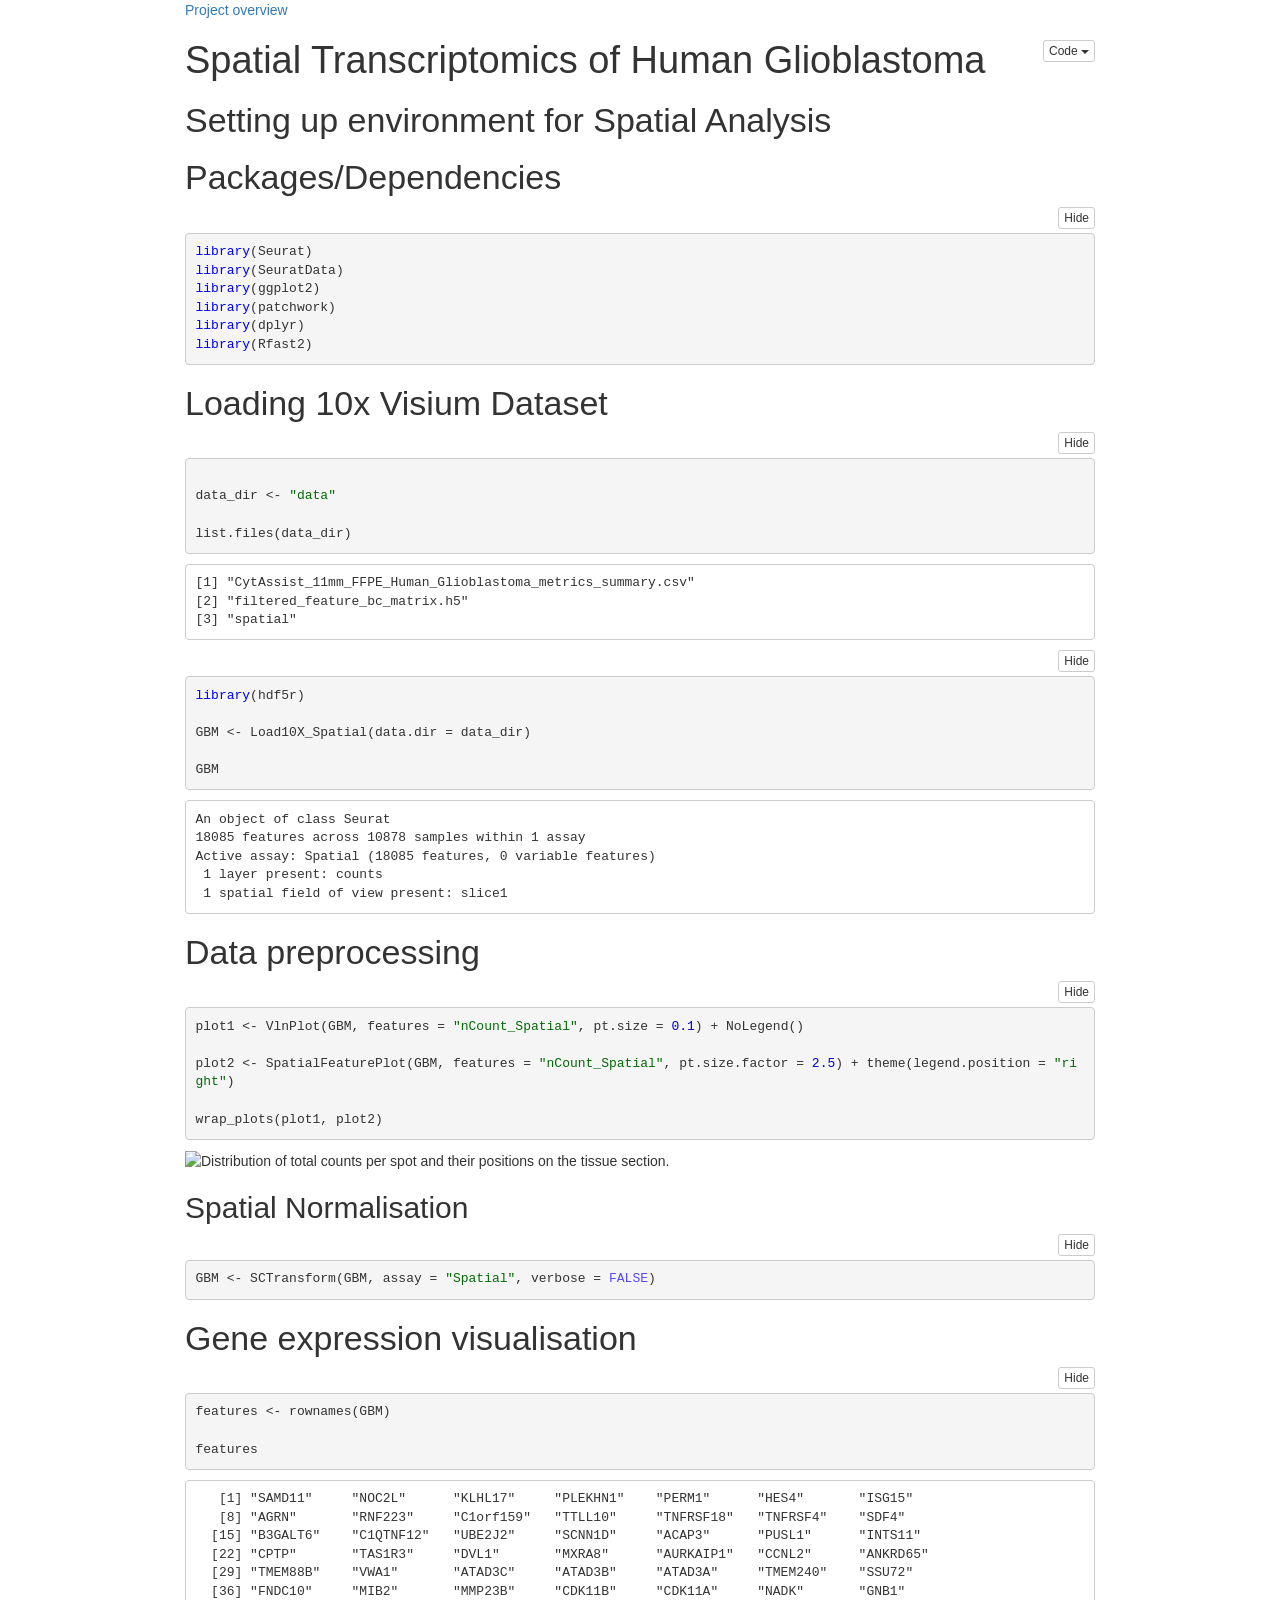
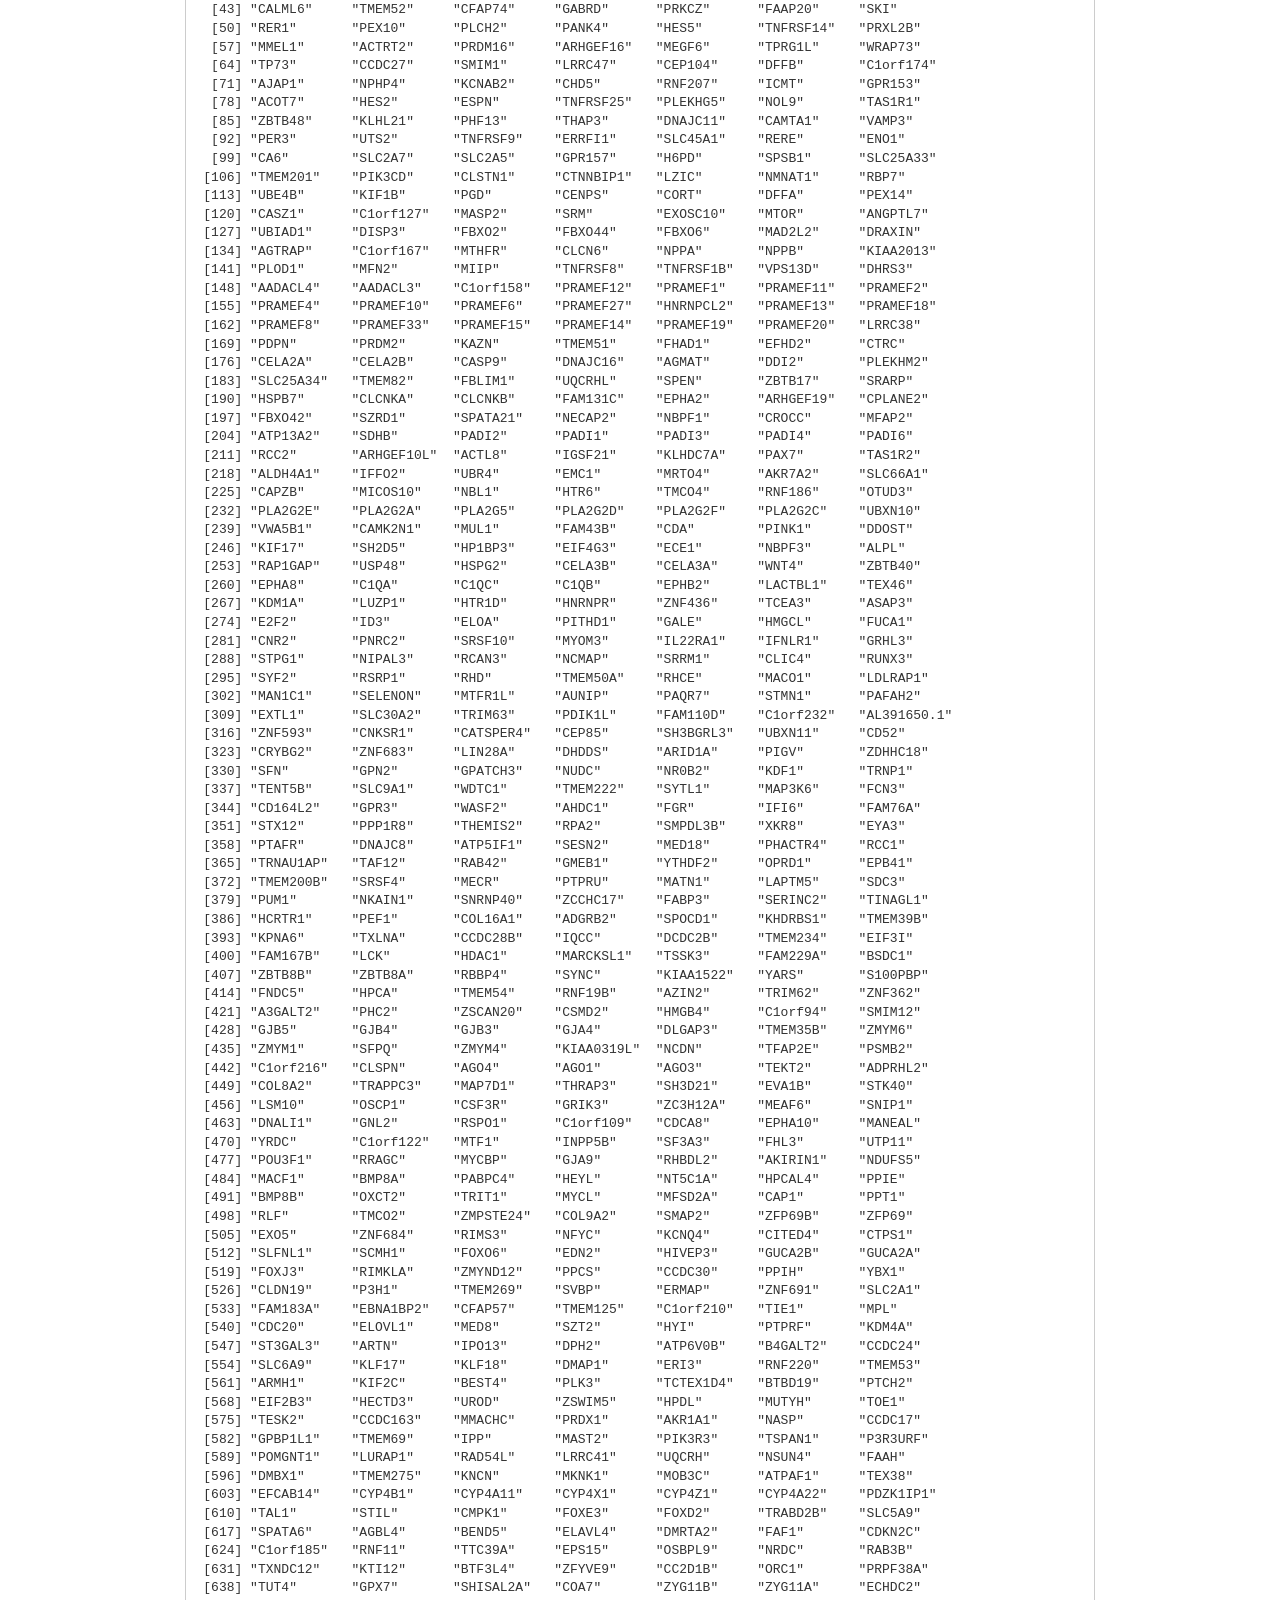
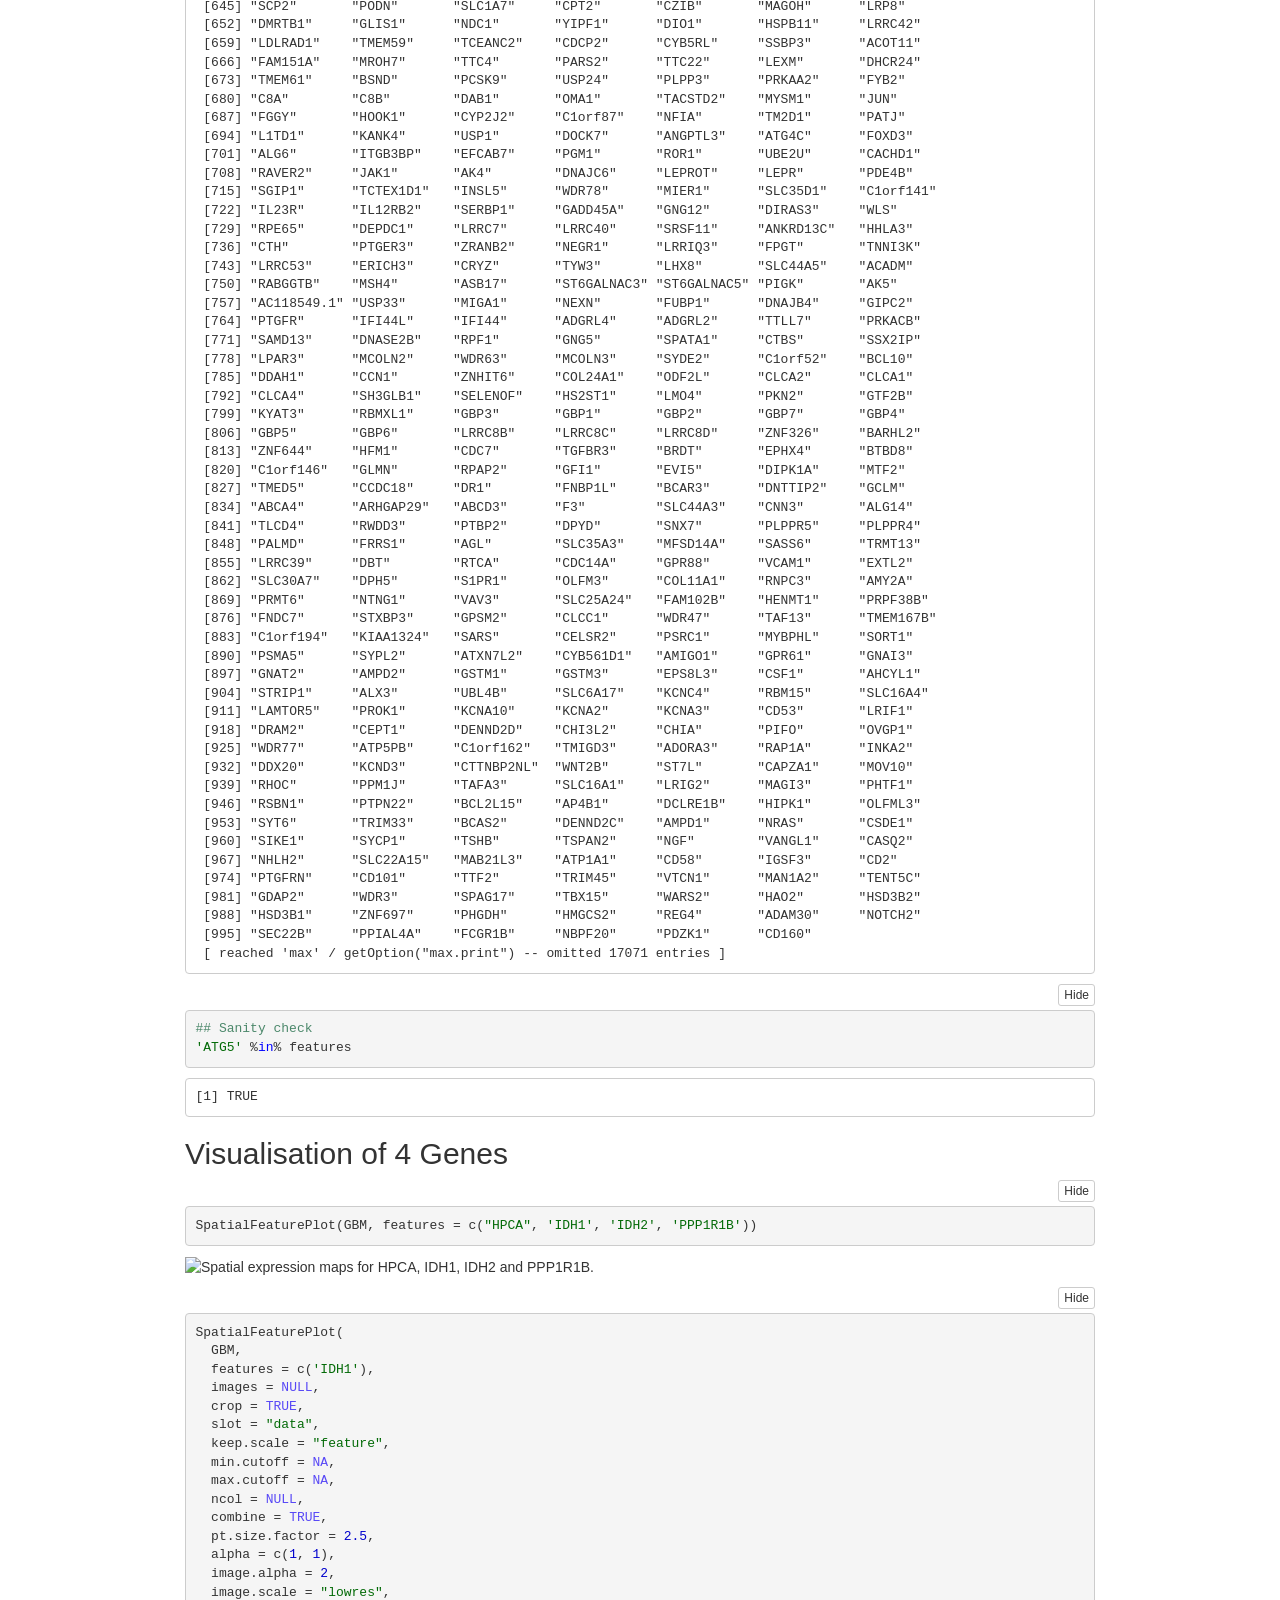
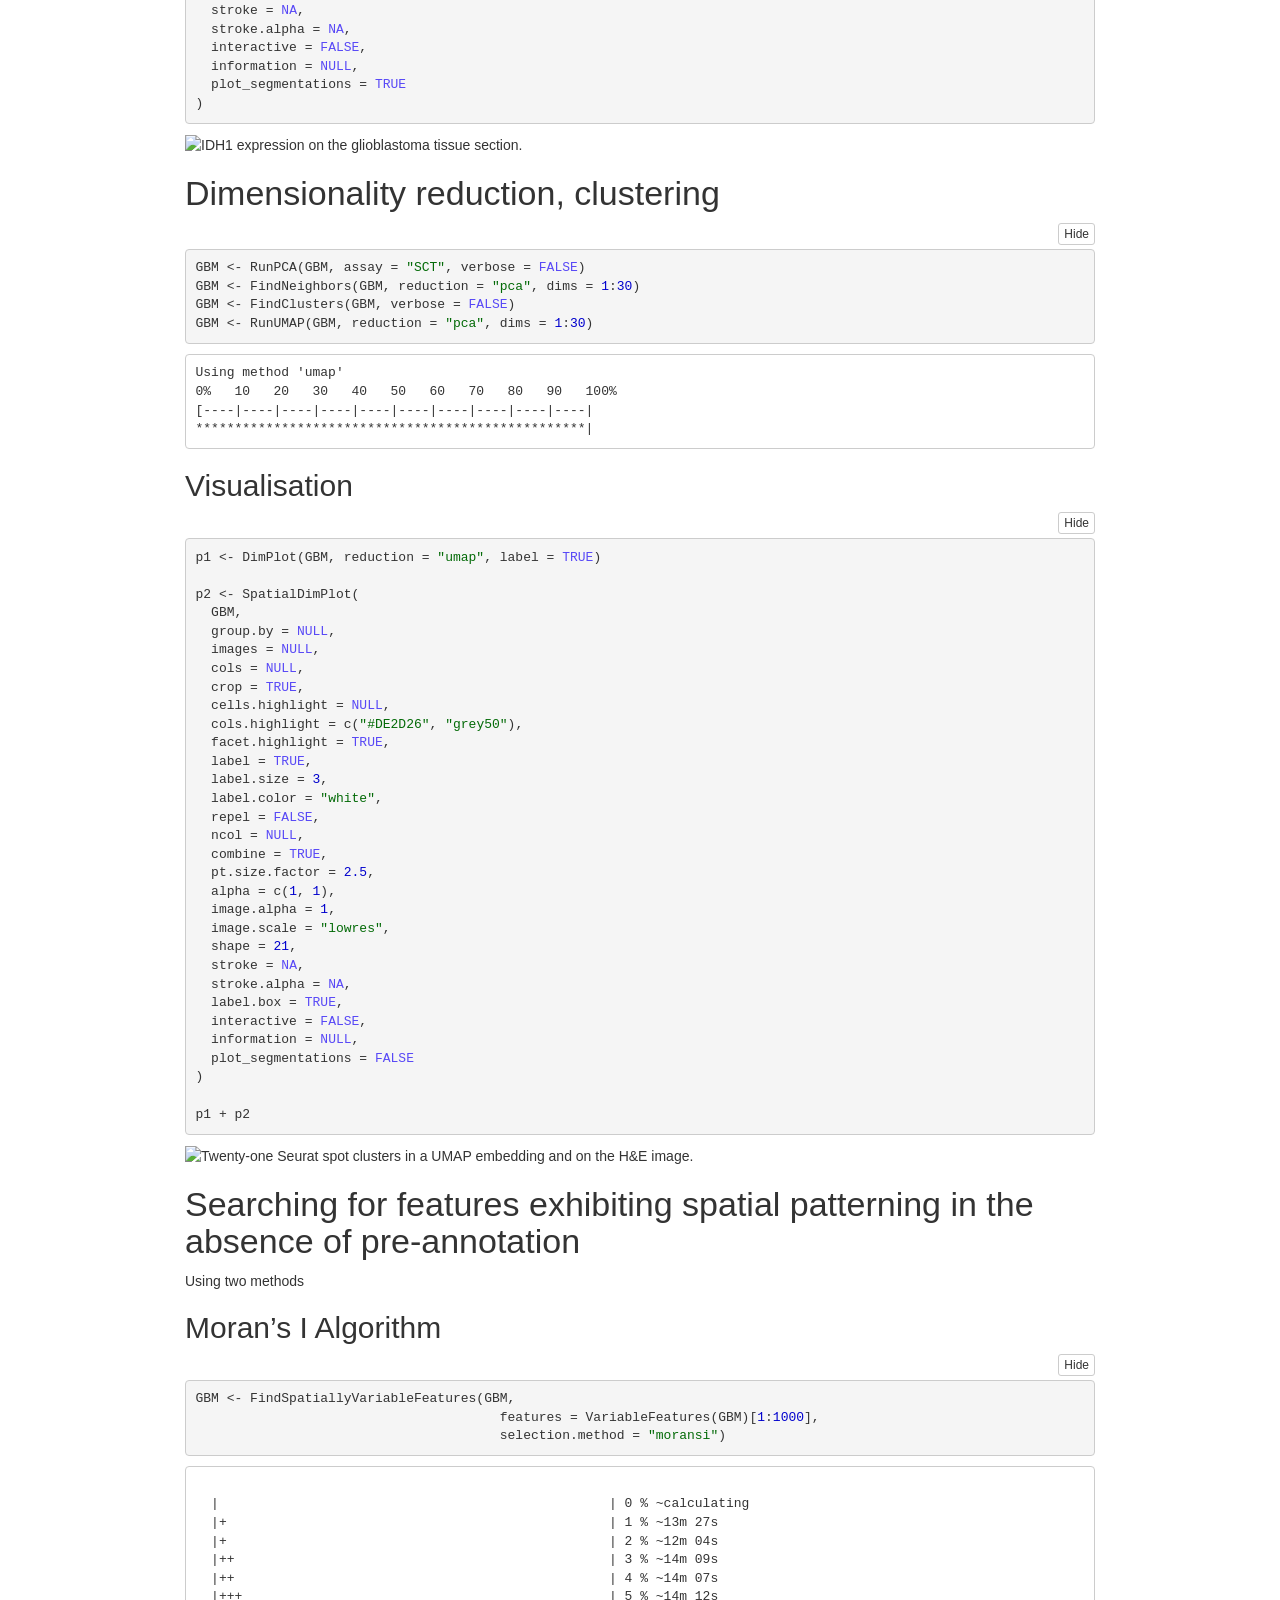
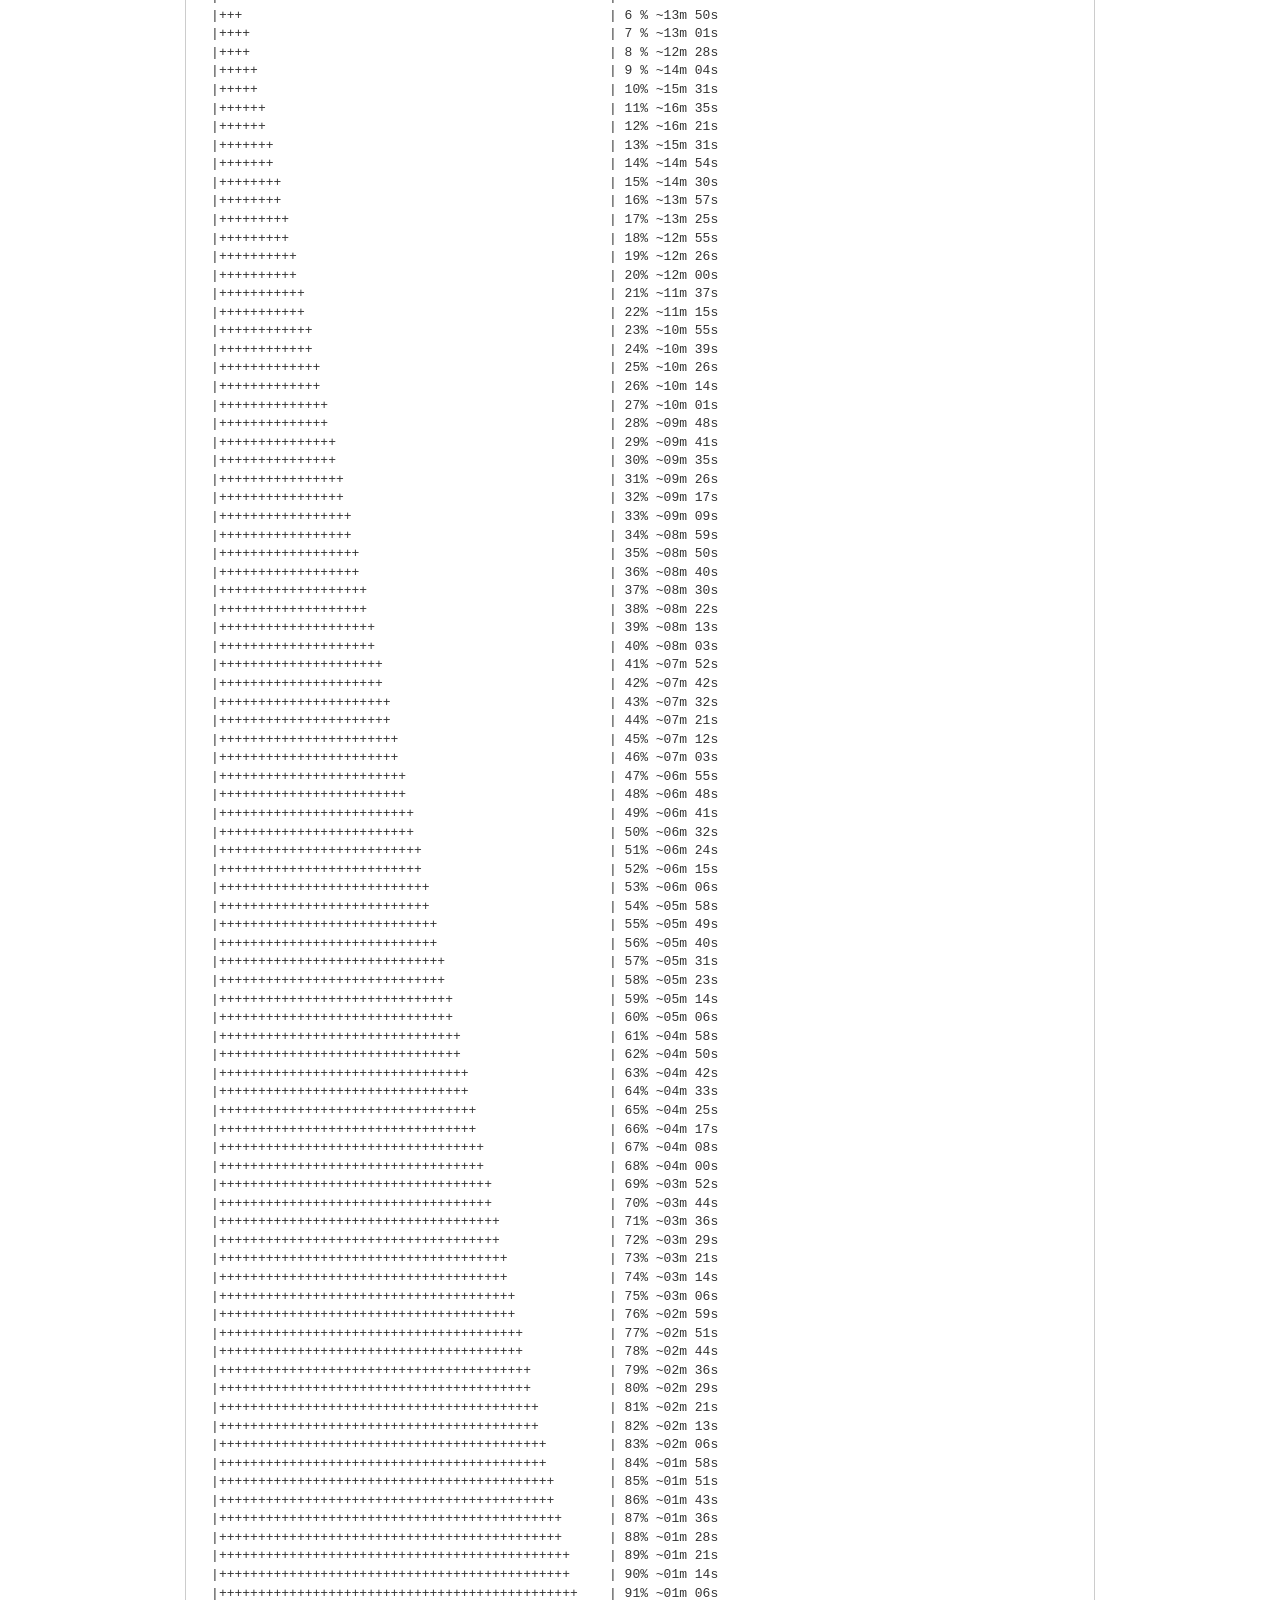
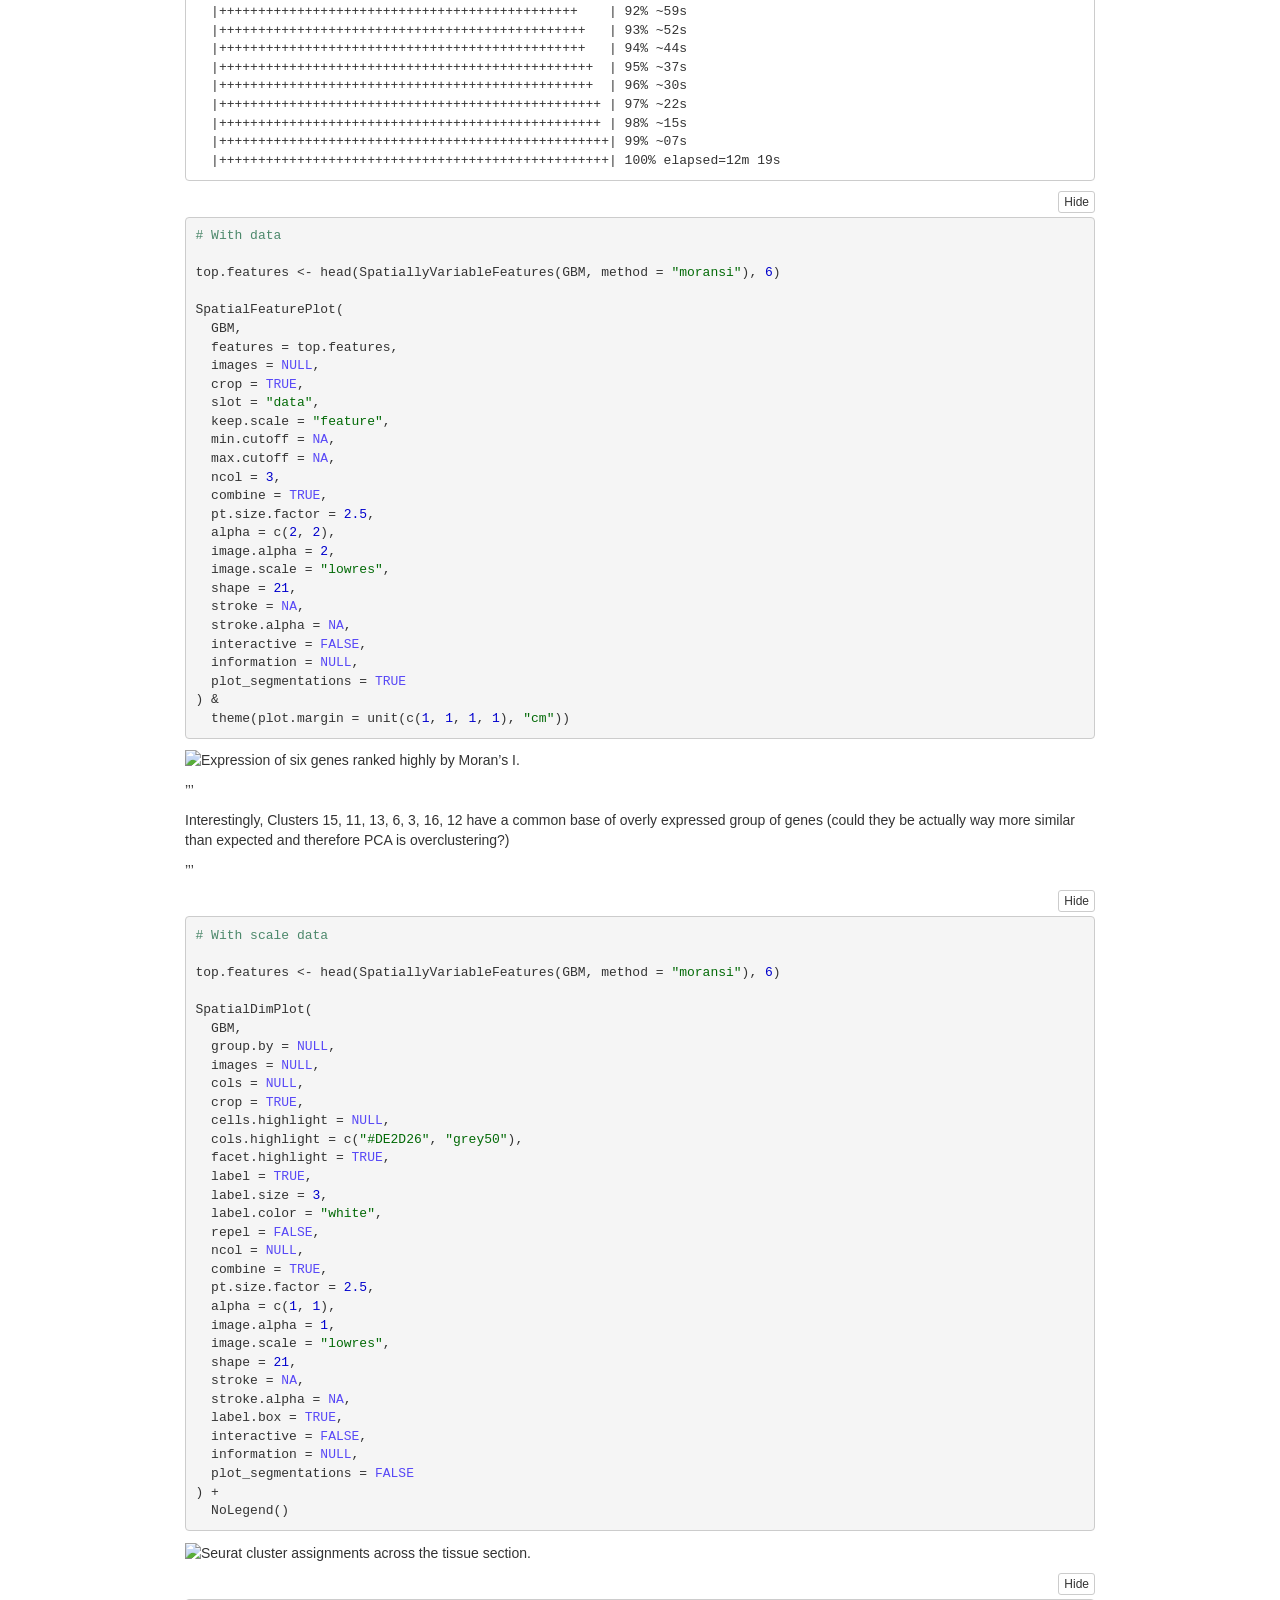
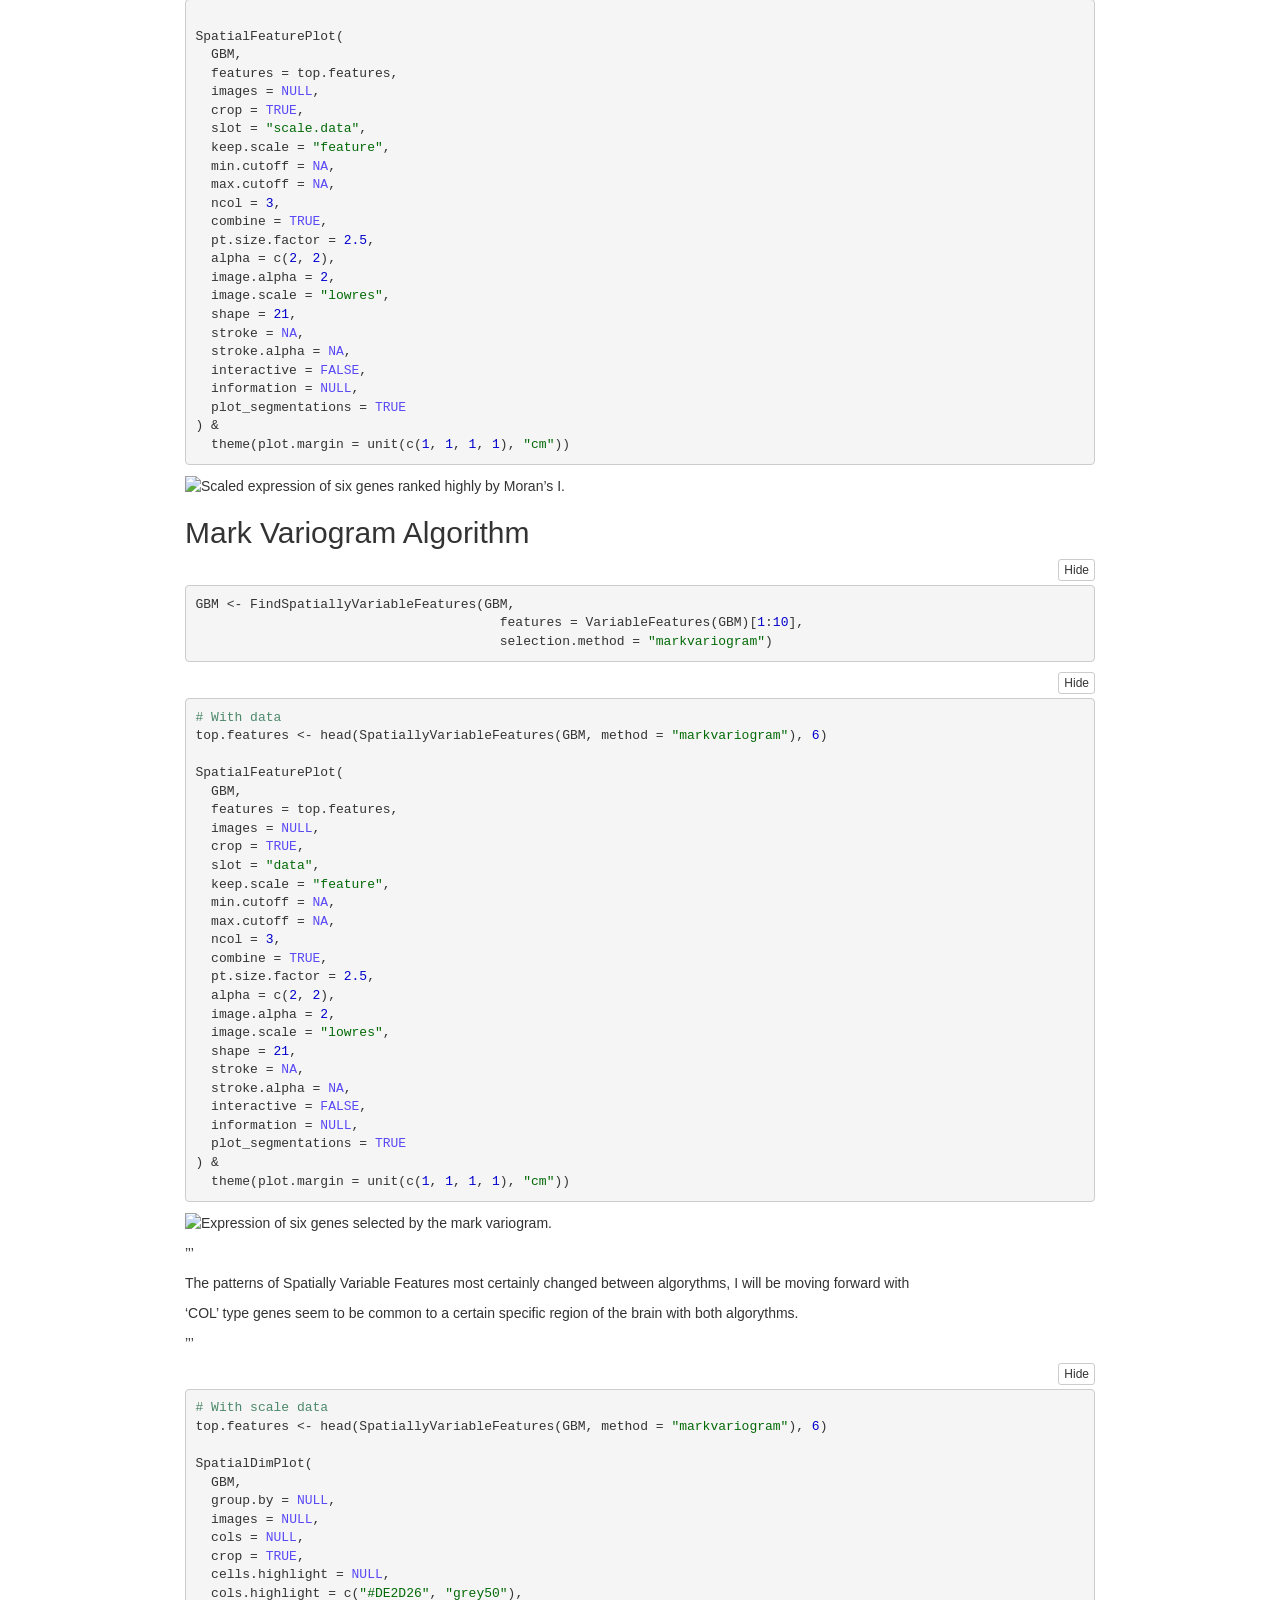
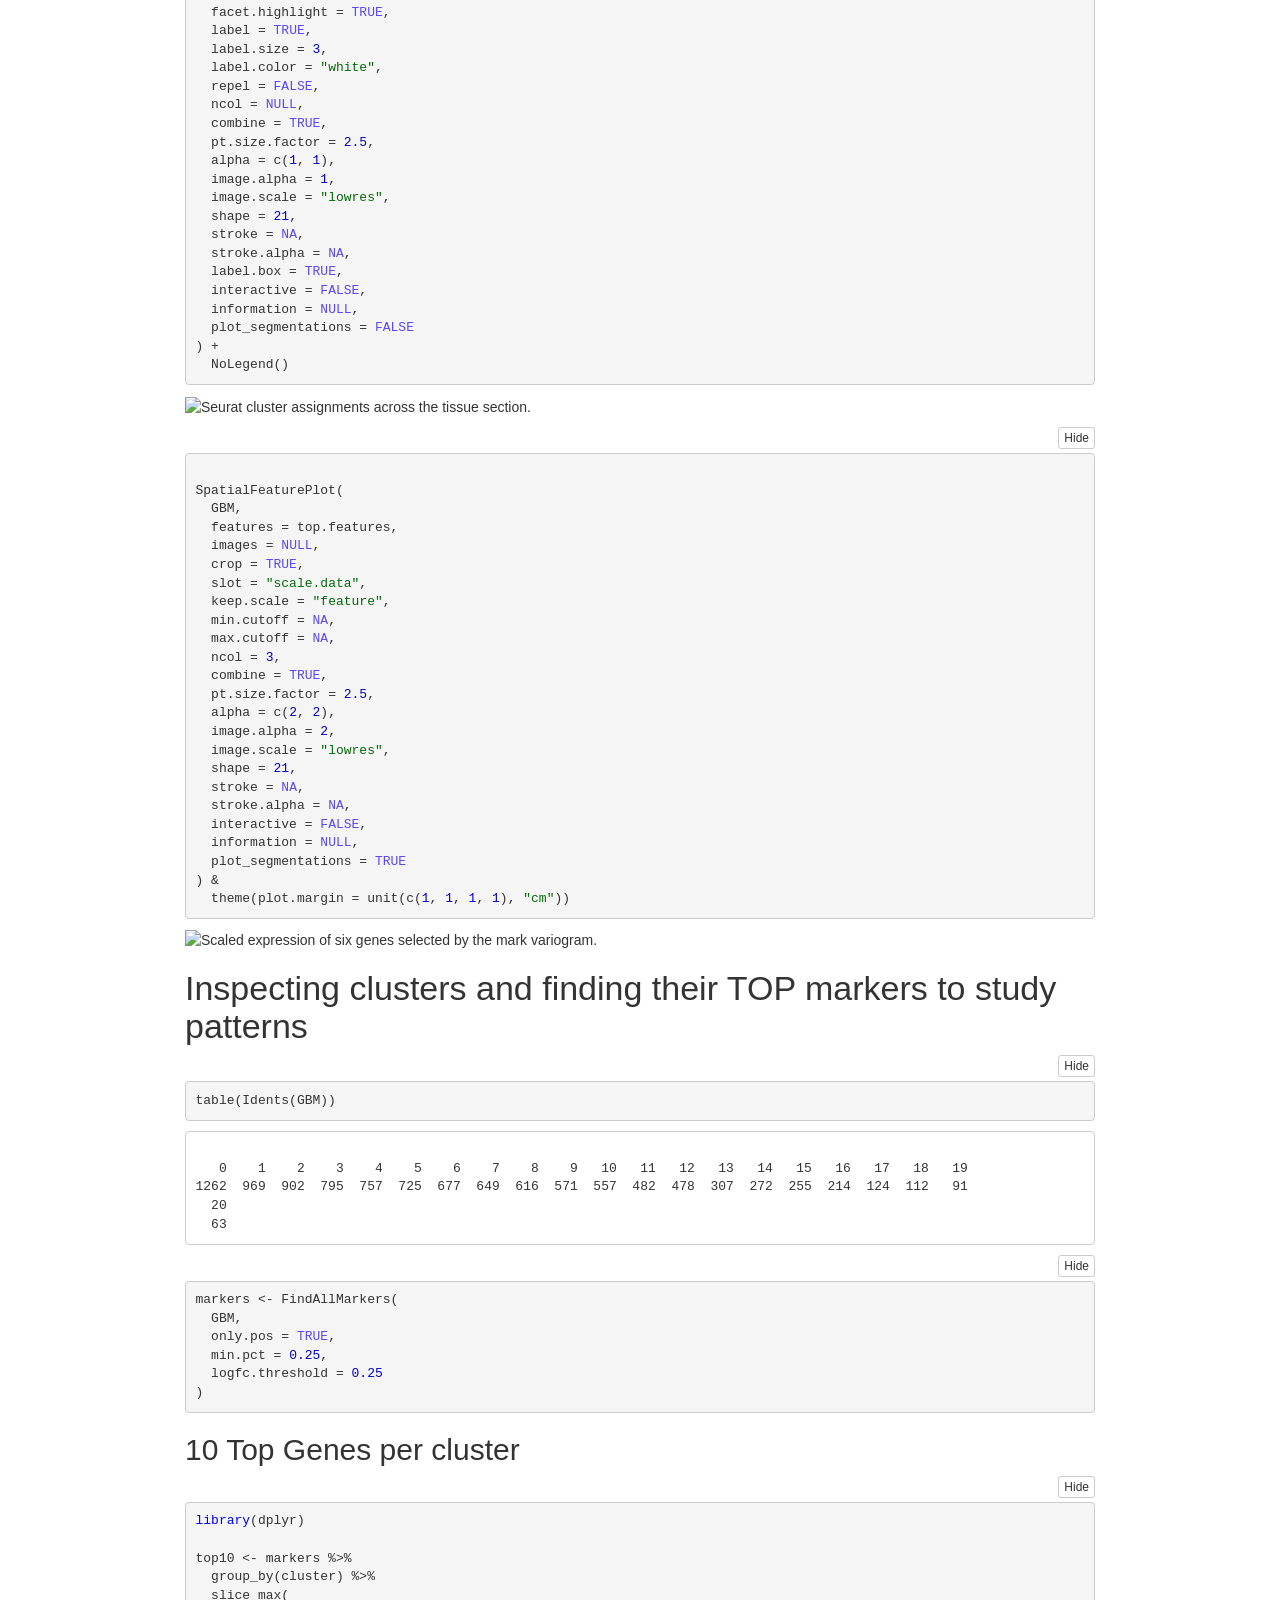
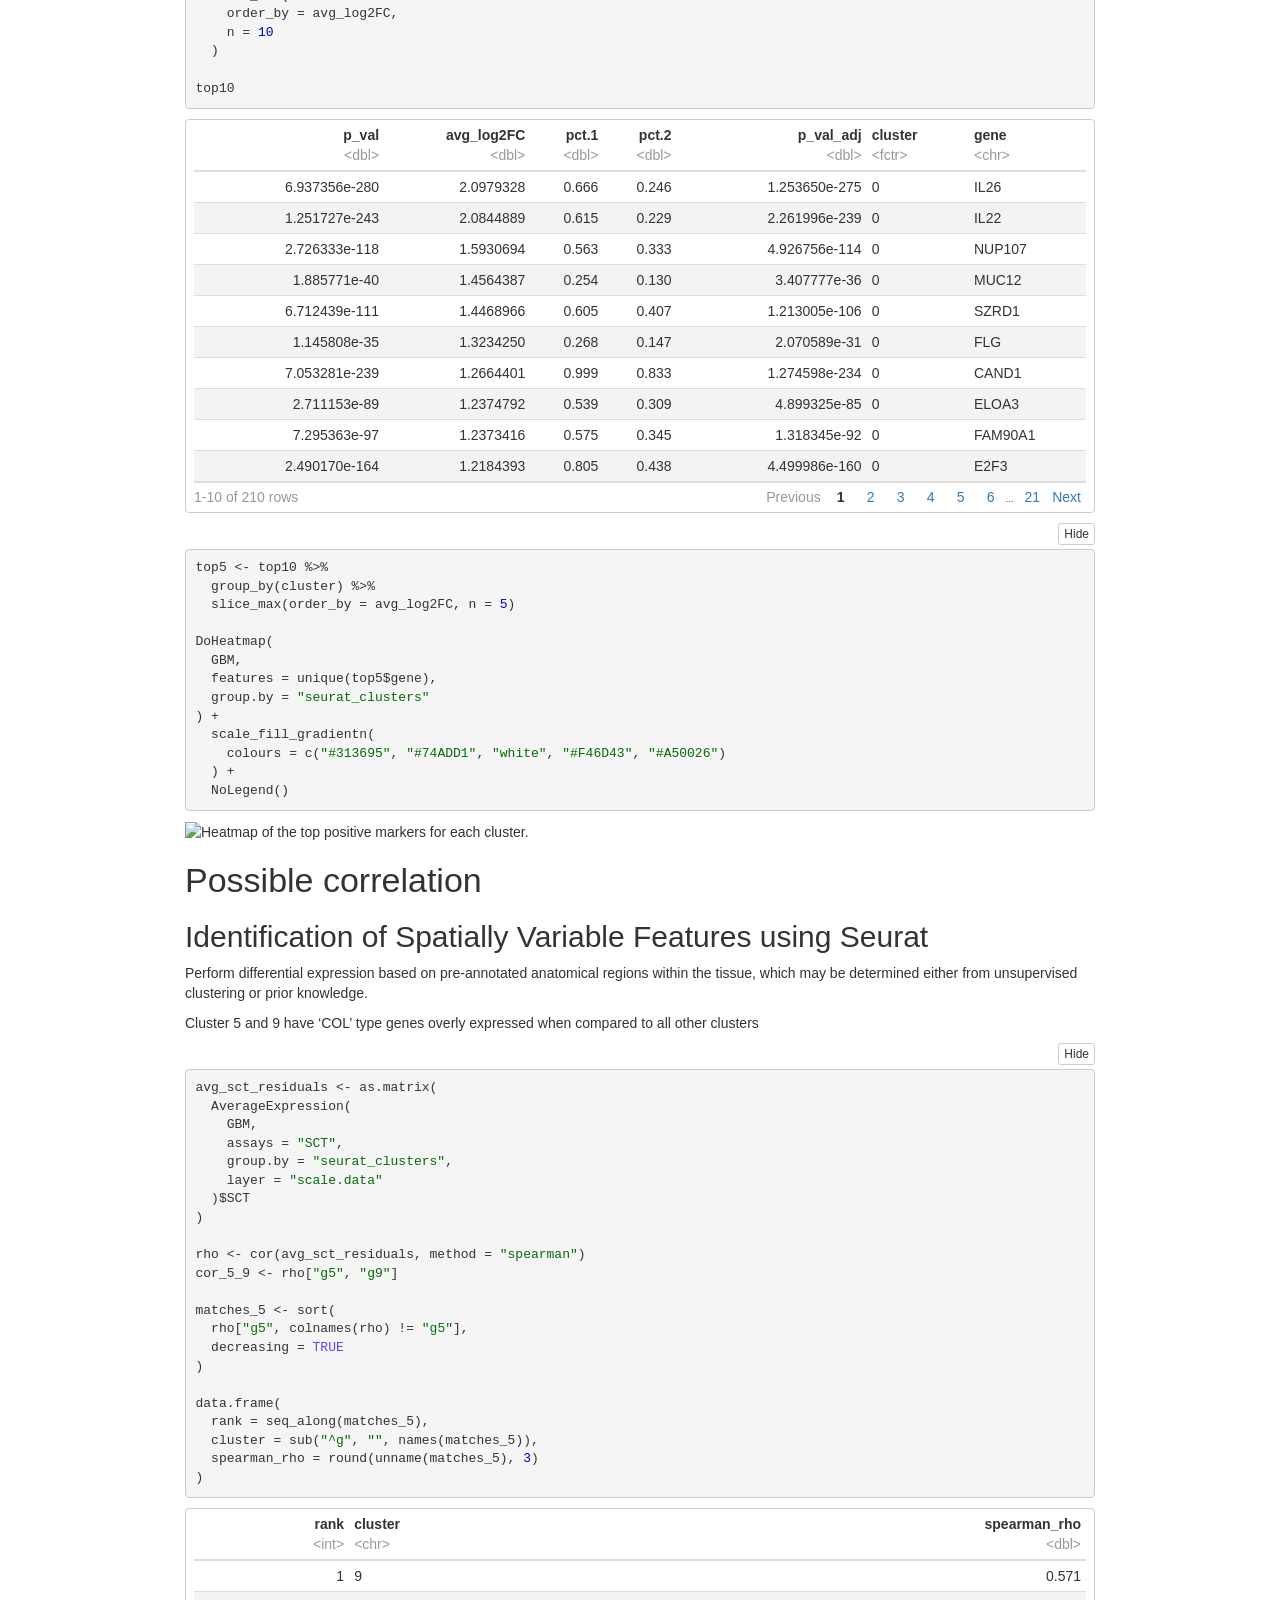
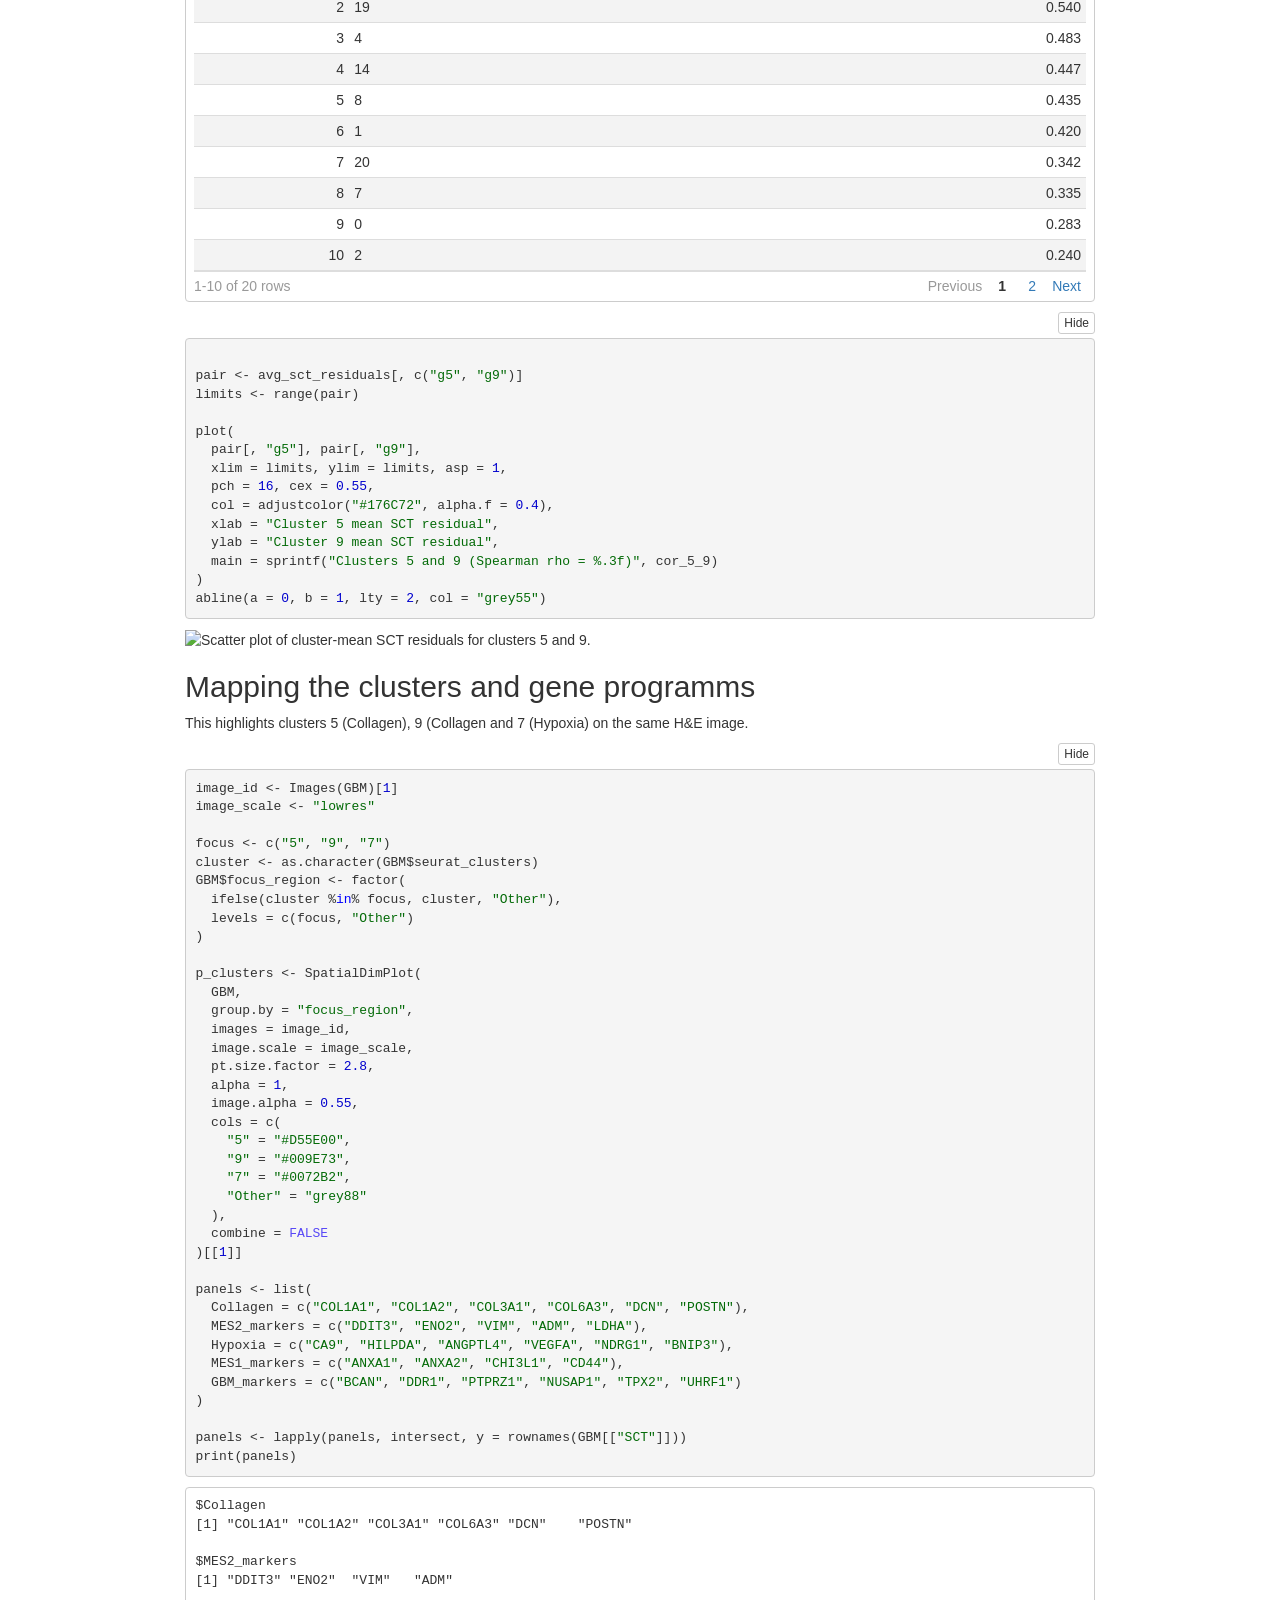
==== notebook.html @ c9907b53 "Add files via upload" ====
<!DOCTYPE html>

<html>

<head>

<meta charset="utf-8" />
<meta name="generator" content="pandoc" />
<meta http-equiv="X-UA-Compatible" content="IE=EDGE" />




<title>Spatial Transcriptomics of Human Glioblastoma | R notebook</title>

<script>// Pandoc 2.9 adds attributes on both header and div. We remove the former (to
// be compatible with the behavior of Pandoc < 2.8).
document.addEventListener('DOMContentLoaded', function(e) {
  var hs = document.querySelectorAll("div.section[class*='level'] > :first-child");
  var i, h, a;
  for (i = 0; i < hs.length; i++) {
    h = hs[i];
    if (!/^h[1-6]$/i.test(h.tagName)) continue;  // it should be a header h1-h6
    a = h.attributes;
    while (a.length > 0) h.removeAttribute(a[0].name);
  }
});
</script>
<script>/*! jQuery v3.6.0 | (c) OpenJS Foundation and other contributors | jquery.org/license */
!function(e,t){"use strict";"object"==typeof module&&"object"==typeof module.exports?module.exports=e.document?t(e,!0):function(e){if(!e.document)throw new Error("jQuery requires a window with a document");return t(e)}:t(e)}("undefined"!=typeof window?window:this,function(C,e){"use strict";var t=[],r=Object.getPrototypeOf,s=t.slice,g=t.flat?function(e){return t.flat.call(e)}:function(e){return t.concat.apply([],e)},u=t.push,i=t.indexOf,n={},o=n.toString,v=n.hasOwnProperty,a=v.toString,l=a.call(Object),y={},m=function(e){return"function"==typeof e&&"number"!=typeof e.nodeType&&"function"!=typeof e.item},x=function(e){return null!=e&&e===e.window},E=C.document,c={type:!0,src:!0,nonce:!0,noModule:!0};function b(e,t,n){var r,i,o=(n=n||E).createElement("script");if(o.text=e,t)for(r in c)(i=t[r]||t.getAttribute&&t.getAttribute(r))&&o.setAttribute(r,i);n.head.appendChild(o).parentNode.removeChild(o)}function w(e){return null==e?e+"":"object"==typeof e||"function"==typeof e?n[o.call(e)]||"object":typeof e}var f="3.6.0",S=function(e,t){return new S.fn.init(e,t)};function p(e){var t=!!e&&"length"in e&&e.length,n=w(e);return!m(e)&&!x(e)&&("array"===n||0===t||"number"==typeof t&&0<t&&t-1 in e)}S.fn=S.prototype={jquery:f,constructor:S,length:0,toArray:function(){return s.call(this)},get:function(e){return null==e?s.call(this):e<0?this[e+this.length]:this[e]},pushStack:function(e){var t=S.merge(this.constructor(),e);return t.prevObject=this,t},each:function(e){return S.each(this,e)},map:function(n){return this.pushStack(S.map(this,function(e,t){return n.call(e,t,e)}))},slice:function(){return this.pushStack(s.apply(this,arguments))},first:function(){return this.eq(0)},last:function(){return this.eq(-1)},even:function(){return this.pushStack(S.grep(this,function(e,t){return(t+1)%2}))},odd:function(){return this.pushStack(S.grep(this,function(e,t){return t%2}))},eq:function(e){var t=this.length,n=+e+(e<0?t:0);return this.pushStack(0<=n&&n<t?[this[n]]:[])},end:function(){return this.prevObject||this.constructor()},push:u,sort:t.sort,splice:t.splice},S.extend=S.fn.extend=function(){var e,t,n,r,i,o,a=arguments[0]||{},s=1,u=arguments.length,l=!1;for("boolean"==typeof a&&(l=a,a=arguments[s]||{},s++),"object"==typeof a||m(a)||(a={}),s===u&&(a=this,s--);s<u;s++)if(null!=(e=arguments[s]))for(t in e)r=e[t],"__proto__"!==t&&a!==r&&(l&&r&&(S.isPlainObject(r)||(i=Array.isArray(r)))?(n=a[t],o=i&&!Array.isArray(n)?[]:i||S.isPlainObject(n)?n:{},i=!1,a[t]=S.extend(l,o,r)):void 0!==r&&(a[t]=r));return a},S.extend({expando:"jQuery"+(f+Math.random()).replace(/\D/g,""),isReady:!0,error:function(e){throw new Error(e)},noop:function(){},isPlainObject:function(e){var t,n;return!(!e||"[object Object]"!==o.call(e))&&(!(t=r(e))||"function"==typeof(n=v.call(t,"constructor")&&t.constructor)&&a.call(n)===l)},isEmptyObject:function(e){var t;for(t in e)return!1;return!0},globalEval:function(e,t,n){b(e,{nonce:t&&t.nonce},n)},each:function(e,t){var n,r=0;if(p(e)){for(n=e.length;r<n;r++)if(!1===t.call(e[r],r,e[r]))break}else for(r in e)if(!1===t.call(e[r],r,e[r]))break;return e},makeArray:function(e,t){var n=t||[];return null!=e&&(p(Object(e))?S.merge(n,"string"==typeof e?[e]:e):u.call(n,e)),n},inArray:function(e,t,n){return null==t?-1:i.call(t,e,n)},merge:function(e,t){for(var n=+t.length,r=0,i=e.length;r<n;r++)e[i++]=t[r];return e.length=i,e},grep:function(e,t,n){for(var r=[],i=0,o=e.length,a=!n;i<o;i++)!t(e[i],i)!==a&&r.push(e[i]);return r},map:function(e,t,n){var r,i,o=0,a=[];if(p(e))for(r=e.length;o<r;o++)null!=(i=t(e[o],o,n))&&a.push(i);else for(o in e)null!=(i=t(e[o],o,n))&&a.push(i);return g(a)},guid:1,support:y}),"function"==typeof Symbol&&(S.fn[Symbol.iterator]=t[Symbol.iterator]),S.each("Boolean Number String Function Array Date RegExp Object Error Symbol".split(" "),function(e,t){n["[object "+t+"]"]=t.toLowerCase()});var d=function(n){var e,d,b,o,i,h,f,g,w,u,l,T,C,a,E,v,s,c,y,S="sizzle"+1*new Date,p=n.document,k=0,r=0,m=ue(),x=ue(),A=ue(),N=ue(),j=function(e,t){return e===t&&(l=!0),0},D={}.hasOwnProperty,t=[],q=t.pop,L=t.push,H=t.push,O=t.slice,P=function(e,t){for(var n=0,r=e.length;n<r;n++)if(e[n]===t)return n;return-1},R="checked|selected|async|autofocus|autoplay|controls|defer|disabled|hidden|ismap|loop|multiple|open|readonly|required|scoped",M="[\\x20\\t\\r\\n\\f]",I="(?:\\\\[\\da-fA-F]{1,6}"+M+"?|\\\\[^\\r\\n\\f]|[\\w-]|[^\0-\\x7f])+",W="\\["+M+"*("+I+")(?:"+M+"*([*^$|!~]?=)"+M+"*(?:'((?:\\\\.|[^\\\\'])*)'|\"((?:\\\\.|[^\\\\\"])*)\"|("+I+"))|)"+M+"*\\]",F=":("+I+")(?:\\((('((?:\\\\.|[^\\\\'])*)'|\"((?:\\\\.|[^\\\\\"])*)\")|((?:\\\\.|[^\\\\()[\\]]|"+W+")*)|.*)\\)|)",B=new RegExp(M+"+","g"),$=new RegExp("^"+M+"+|((?:^|[^\\\\])(?:\\\\.)*)"+M+"+$","g"),_=new RegExp("^"+M+"*,"+M+"*"),z=new RegExp("^"+M+"*([>+~]|"+M+")"+M+"*"),U=new RegExp(M+"|>"),X=new RegExp(F),V=new RegExp("^"+I+"$"),G={ID:new RegExp("^#("+I+")"),CLASS:new RegExp("^\\.("+I+")"),TAG:new RegExp("^("+I+"|[*])"),ATTR:new RegExp("^"+W),PSEUDO:new RegExp("^"+F),CHILD:new RegExp("^:(only|first|last|nth|nth-last)-(child|of-type)(?:\\("+M+"*(even|odd|(([+-]|)(\\d*)n|)"+M+"*(?:([+-]|)"+M+"*(\\d+)|))"+M+"*\\)|)","i"),bool:new RegExp("^(?:"+R+")$","i"),needsContext:new RegExp("^"+M+"*[>+~]|:(even|odd|eq|gt|lt|nth|first|last)(?:\\("+M+"*((?:-\\d)?\\d*)"+M+"*\\)|)(?=[^-]|$)","i")},Y=/HTML$/i,Q=/^(?:input|select|textarea|button)$/i,J=/^h\d$/i,K=/^[^{]+\{\s*\[native \w/,Z=/^(?:#([\w-]+)|(\w+)|\.([\w-]+))$/,ee=/[+~]/,te=new RegExp("\\\\[\\da-fA-F]{1,6}"+M+"?|\\\\([^\\r\\n\\f])","g"),ne=function(e,t){var n="0x"+e.slice(1)-65536;return t||(n<0?String.fromCharCode(n+65536):String.fromCharCode(n>>10|55296,1023&n|56320))},re=/([\0-\x1f\x7f]|^-?\d)|^-$|[^\0-\x1f\x7f-\uFFFF\w-]/g,ie=function(e,t){return t?"\0"===e?"\ufffd":e.slice(0,-1)+"\\"+e.charCodeAt(e.length-1).toString(16)+" ":"\\"+e},oe=function(){T()},ae=be(function(e){return!0===e.disabled&&"fieldset"===e.nodeName.toLowerCase()},{dir:"parentNode",next:"legend"});try{H.apply(t=O.call(p.childNodes),p.childNodes),t[p.childNodes.length].nodeType}catch(e){H={apply:t.length?function(e,t){L.apply(e,O.call(t))}:function(e,t){var n=e.length,r=0;while(e[n++]=t[r++]);e.length=n-1}}}function se(t,e,n,r){var i,o,a,s,u,l,c,f=e&&e.ownerDocument,p=e?e.nodeType:9;if(n=n||[],"string"!=typeof t||!t||1!==p&&9!==p&&11!==p)return n;if(!r&&(T(e),e=e||C,E)){if(11!==p&&(u=Z.exec(t)))if(i=u[1]){if(9===p){if(!(a=e.getElementById(i)))return n;if(a.id===i)return n.push(a),n}else if(f&&(a=f.getElementById(i))&&y(e,a)&&a.id===i)return n.push(a),n}else{if(u[2])return H.apply(n,e.getElementsByTagName(t)),n;if((i=u[3])&&d.getElementsByClassName&&e.getElementsByClassName)return H.apply(n,e.getElementsByClassName(i)),n}if(d.qsa&&!N[t+" "]&&(!v||!v.test(t))&&(1!==p||"object"!==e.nodeName.toLowerCase())){if(c=t,f=e,1===p&&(U.test(t)||z.test(t))){(f=ee.test(t)&&ye(e.parentNode)||e)===e&&d.scope||((s=e.getAttribute("id"))?s=s.replace(re,ie):e.setAttribute("id",s=S)),o=(l=h(t)).length;while(o--)l[o]=(s?"#"+s:":scope")+" "+xe(l[o]);c=l.join(",")}try{return H.apply(n,f.querySelectorAll(c)),n}catch(e){N(t,!0)}finally{s===S&&e.removeAttribute("id")}}}return g(t.replace($,"$1"),e,n,r)}function ue(){var r=[];return function e(t,n){return r.push(t+" ")>b.cacheLength&&delete e[r.shift()],e[t+" "]=n}}function le(e){return e[S]=!0,e}function ce(e){var t=C.createElement("fieldset");try{return!!e(t)}catch(e){return!1}finally{t.parentNode&&t.parentNode.removeChild(t),t=null}}function fe(e,t){var n=e.split("|"),r=n.length;while(r--)b.attrHandle[n[r]]=t}function pe(e,t){var n=t&&e,r=n&&1===e.nodeType&&1===t.nodeType&&e.sourceIndex-t.sourceIndex;if(r)return r;if(n)while(n=n.nextSibling)if(n===t)return-1;return e?1:-1}function de(t){return function(e){return"input"===e.nodeName.toLowerCase()&&e.type===t}}function he(n){return function(e){var t=e.nodeName.toLowerCase();return("input"===t||"button"===t)&&e.type===n}}function ge(t){return function(e){return"form"in e?e.parentNode&&!1===e.disabled?"label"in e?"label"in e.parentNode?e.parentNode.disabled===t:e.disabled===t:e.isDisabled===t||e.isDisabled!==!t&&ae(e)===t:e.disabled===t:"label"in e&&e.disabled===t}}function ve(a){return le(function(o){return o=+o,le(function(e,t){var n,r=a([],e.length,o),i=r.length;while(i--)e[n=r[i]]&&(e[n]=!(t[n]=e[n]))})})}function ye(e){return e&&"undefined"!=typeof e.getElementsByTagName&&e}for(e in d=se.support={},i=se.isXML=function(e){var t=e&&e.namespaceURI,n=e&&(e.ownerDocument||e).documentElement;return!Y.test(t||n&&n.nodeName||"HTML")},T=se.setDocument=function(e){var t,n,r=e?e.ownerDocument||e:p;return r!=C&&9===r.nodeType&&r.documentElement&&(a=(C=r).documentElement,E=!i(C),p!=C&&(n=C.defaultView)&&n.top!==n&&(n.addEventListener?n.addEventListener("unload",oe,!1):n.attachEvent&&n.attachEvent("onunload",oe)),d.scope=ce(function(e){return a.appendChild(e).appendChild(C.createElement("div")),"undefined"!=typeof e.querySelectorAll&&!e.querySelectorAll(":scope fieldset div").length}),d.attributes=ce(function(e){return e.className="i",!e.getAttribute("className")}),d.getElementsByTagName=ce(function(e){return e.appendChild(C.createComment("")),!e.getElementsByTagName("*").length}),d.getElementsByClassName=K.test(C.getElementsByClassName),d.getById=ce(function(e){return a.appendChild(e).id=S,!C.getElementsByName||!C.getElementsByName(S).length}),d.getById?(b.filter.ID=function(e){var t=e.replace(te,ne);return function(e){return e.getAttribute("id")===t}},b.find.ID=function(e,t){if("undefined"!=typeof t.getElementById&&E){var n=t.getElementById(e);return n?[n]:[]}}):(b.filter.ID=function(e){var n=e.replace(te,ne);return function(e){var t="undefined"!=typeof e.getAttributeNode&&e.getAttributeNode("id");return t&&t.value===n}},b.find.ID=function(e,t){if("undefined"!=typeof t.getElementById&&E){var n,r,i,o=t.getElementById(e);if(o){if((n=o.getAttributeNode("id"))&&n.value===e)return[o];i=t.getElementsByName(e),r=0;while(o=i[r++])if((n=o.getAttributeNode("id"))&&n.value===e)return[o]}return[]}}),b.find.TAG=d.getElementsByTagName?function(e,t){return"undefined"!=typeof t.getElementsByTagName?t.getElementsByTagName(e):d.qsa?t.querySelectorAll(e):void 0}:function(e,t){var n,r=[],i=0,o=t.getElementsByTagName(e);if("*"===e){while(n=o[i++])1===n.nodeType&&r.push(n);return r}return o},b.find.CLASS=d.getElementsByClassName&&function(e,t){if("undefined"!=typeof t.getElementsByClassName&&E)return t.getElementsByClassName(e)},s=[],v=[],(d.qsa=K.test(C.querySelectorAll))&&(ce(function(e){var t;a.appendChild(e).innerHTML="<a id='"+S+"'></a><select id='"+S+"-\r\\' msallowcapture=''><option selected=''></option></select>",e.querySelectorAll("[msallowcapture^='']").length&&v.push("[*^$]="+M+"*(?:''|\"\")"),e.querySelectorAll("[selected]").length||v.push("\\["+M+"*(?:value|"+R+")"),e.querySelectorAll("[id~="+S+"-]").length||v.push("~="),(t=C.createElement("input")).setAttribute("name",""),e.appendChild(t),e.querySelectorAll("[name='']").length||v.push("\\["+M+"*name"+M+"*="+M+"*(?:''|\"\")"),e.querySelectorAll(":checked").length||v.push(":checked"),e.querySelectorAll("a#"+S+"+*").length||v.push(".#.+[+~]"),e.querySelectorAll("\\\f"),v.push("[\\r\\n\\f]")}),ce(function(e){e.innerHTML="<a href='' disabled='disabled'></a><select disabled='disabled'><option/></select>";var t=C.createElement("input");t.setAttribute("type","hidden"),e.appendChild(t).setAttribute("name","D"),e.querySelectorAll("[name=d]").length&&v.push("name"+M+"*[*^$|!~]?="),2!==e.querySelectorAll(":enabled").length&&v.push(":enabled",":disabled"),a.appendChild(e).disabled=!0,2!==e.querySelectorAll(":disabled").length&&v.push(":enabled",":disabled"),e.querySelectorAll("*,:x"),v.push(",.*:")})),(d.matchesSelector=K.test(c=a.matches||a.webkitMatchesSelector||a.mozMatchesSelector||a.oMatchesSelector||a.msMatchesSelector))&&ce(function(e){d.disconnectedMatch=c.call(e,"*"),c.call(e,"[s!='']:x"),s.push("!=",F)}),v=v.length&&new RegExp(v.join("|")),s=s.length&&new RegExp(s.join("|")),t=K.test(a.compareDocumentPosition),y=t||K.test(a.contains)?function(e,t){var n=9===e.nodeType?e.documentElement:e,r=t&&t.parentNode;return e===r||!(!r||1!==r.nodeType||!(n.contains?n.contains(r):e.compareDocumentPosition&&16&e.compareDocumentPosition(r)))}:function(e,t){if(t)while(t=t.parentNode)if(t===e)return!0;return!1},j=t?function(e,t){if(e===t)return l=!0,0;var n=!e.compareDocumentPosition-!t.compareDocumentPosition;return n||(1&(n=(e.ownerDocument||e)==(t.ownerDocument||t)?e.compareDocumentPosition(t):1)||!d.sortDetached&&t.compareDocumentPosition(e)===n?e==C||e.ownerDocument==p&&y(p,e)?-1:t==C||t.ownerDocument==p&&y(p,t)?1:u?P(u,e)-P(u,t):0:4&n?-1:1)}:function(e,t){if(e===t)return l=!0,0;var n,r=0,i=e.parentNode,o=t.parentNode,a=[e],s=[t];if(!i||!o)return e==C?-1:t==C?1:i?-1:o?1:u?P(u,e)-P(u,t):0;if(i===o)return pe(e,t);n=e;while(n=n.parentNode)a.unshift(n);n=t;while(n=n.parentNode)s.unshift(n);while(a[r]===s[r])r++;return r?pe(a[r],s[r]):a[r]==p?-1:s[r]==p?1:0}),C},se.matches=function(e,t){return se(e,null,null,t)},se.matchesSelector=function(e,t){if(T(e),d.matchesSelector&&E&&!N[t+" "]&&(!s||!s.test(t))&&(!v||!v.test(t)))try{var n=c.call(e,t);if(n||d.disconnectedMatch||e.document&&11!==e.document.nodeType)return n}catch(e){N(t,!0)}return 0<se(t,C,null,[e]).length},se.contains=function(e,t){return(e.ownerDocument||e)!=C&&T(e),y(e,t)},se.attr=function(e,t){(e.ownerDocument||e)!=C&&T(e);var n=b.attrHandle[t.toLowerCase()],r=n&&D.call(b.attrHandle,t.toLowerCase())?n(e,t,!E):void 0;return void 0!==r?r:d.attributes||!E?e.getAttribute(t):(r=e.getAttributeNode(t))&&r.specified?r.value:null},se.escape=function(e){return(e+"").replace(re,ie)},se.error=function(e){throw new Error("Syntax error, unrecognized expression: "+e)},se.uniqueSort=function(e){var t,n=[],r=0,i=0;if(l=!d.detectDuplicates,u=!d.sortStable&&e.slice(0),e.sort(j),l){while(t=e[i++])t===e[i]&&(r=n.push(i));while(r--)e.splice(n[r],1)}return u=null,e},o=se.getText=function(e){var t,n="",r=0,i=e.nodeType;if(i){if(1===i||9===i||11===i){if("string"==typeof e.textContent)return e.textContent;for(e=e.firstChild;e;e=e.nextSibling)n+=o(e)}else if(3===i||4===i)return e.nodeValue}else while(t=e[r++])n+=o(t);return n},(b=se.selectors={cacheLength:50,createPseudo:le,match:G,attrHandle:{},find:{},relative:{">":{dir:"parentNode",first:!0}," ":{dir:"parentNode"},"+":{dir:"previousSibling",first:!0},"~":{dir:"previousSibling"}},preFilter:{ATTR:function(e){return e[1]=e[1].replace(te,ne),e[3]=(e[3]||e[4]||e[5]||"").replace(te,ne),"~="===e[2]&&(e[3]=" "+e[3]+" "),e.slice(0,4)},CHILD:function(e){return e[1]=e[1].toLowerCase(),"nth"===e[1].slice(0,3)?(e[3]||se.error(e[0]),e[4]=+(e[4]?e[5]+(e[6]||1):2*("even"===e[3]||"odd"===e[3])),e[5]=+(e[7]+e[8]||"odd"===e[3])):e[3]&&se.error(e[0]),e},PSEUDO:function(e){var t,n=!e[6]&&e[2];return G.CHILD.test(e[0])?null:(e[3]?e[2]=e[4]||e[5]||"":n&&X.test(n)&&(t=h(n,!0))&&(t=n.indexOf(")",n.length-t)-n.length)&&(e[0]=e[0].slice(0,t),e[2]=n.slice(0,t)),e.slice(0,3))}},filter:{TAG:function(e){var t=e.replace(te,ne).toLowerCase();return"*"===e?function(){return!0}:function(e){return e.nodeName&&e.nodeName.toLowerCase()===t}},CLASS:function(e){var t=m[e+" "];return t||(t=new RegExp("(^|"+M+")"+e+"("+M+"|$)"))&&m(e,function(e){return t.test("string"==typeof e.className&&e.className||"undefined"!=typeof e.getAttribute&&e.getAttribute("class")||"")})},ATTR:function(n,r,i){return function(e){var t=se.attr(e,n);return null==t?"!="===r:!r||(t+="","="===r?t===i:"!="===r?t!==i:"^="===r?i&&0===t.indexOf(i):"*="===r?i&&-1<t.indexOf(i):"$="===r?i&&t.slice(-i.length)===i:"~="===r?-1<(" "+t.replace(B," ")+" ").indexOf(i):"|="===r&&(t===i||t.slice(0,i.length+1)===i+"-"))}},CHILD:function(h,e,t,g,v){var y="nth"!==h.slice(0,3),m="last"!==h.slice(-4),x="of-type"===e;return 1===g&&0===v?function(e){return!!e.parentNode}:function(e,t,n){var r,i,o,a,s,u,l=y!==m?"nextSibling":"previousSibling",c=e.parentNode,f=x&&e.nodeName.toLowerCase(),p=!n&&!x,d=!1;if(c){if(y){while(l){a=e;while(a=a[l])if(x?a.nodeName.toLowerCase()===f:1===a.nodeType)return!1;u=l="only"===h&&!u&&"nextSibling"}return!0}if(u=[m?c.firstChild:c.lastChild],m&&p){d=(s=(r=(i=(o=(a=c)[S]||(a[S]={}))[a.uniqueID]||(o[a.uniqueID]={}))[h]||[])[0]===k&&r[1])&&r[2],a=s&&c.childNodes[s];while(a=++s&&a&&a[l]||(d=s=0)||u.pop())if(1===a.nodeType&&++d&&a===e){i[h]=[k,s,d];break}}else if(p&&(d=s=(r=(i=(o=(a=e)[S]||(a[S]={}))[a.uniqueID]||(o[a.uniqueID]={}))[h]||[])[0]===k&&r[1]),!1===d)while(a=++s&&a&&a[l]||(d=s=0)||u.pop())if((x?a.nodeName.toLowerCase()===f:1===a.nodeType)&&++d&&(p&&((i=(o=a[S]||(a[S]={}))[a.uniqueID]||(o[a.uniqueID]={}))[h]=[k,d]),a===e))break;return(d-=v)===g||d%g==0&&0<=d/g}}},PSEUDO:function(e,o){var t,a=b.pseudos[e]||b.setFilters[e.toLowerCase()]||se.error("unsupported pseudo: "+e);return a[S]?a(o):1<a.length?(t=[e,e,"",o],b.setFilters.hasOwnProperty(e.toLowerCase())?le(function(e,t){var n,r=a(e,o),i=r.length;while(i--)e[n=P(e,r[i])]=!(t[n]=r[i])}):function(e){return a(e,0,t)}):a}},pseudos:{not:le(function(e){var r=[],i=[],s=f(e.replace($,"$1"));return s[S]?le(function(e,t,n,r){var i,o=s(e,null,r,[]),a=e.length;while(a--)(i=o[a])&&(e[a]=!(t[a]=i))}):function(e,t,n){return r[0]=e,s(r,null,n,i),r[0]=null,!i.pop()}}),has:le(function(t){return function(e){return 0<se(t,e).length}}),contains:le(function(t){return t=t.replace(te,ne),function(e){return-1<(e.textContent||o(e)).indexOf(t)}}),lang:le(function(n){return V.test(n||"")||se.error("unsupported lang: "+n),n=n.replace(te,ne).toLowerCase(),function(e){var t;do{if(t=E?e.lang:e.getAttribute("xml:lang")||e.getAttribute("lang"))return(t=t.toLowerCase())===n||0===t.indexOf(n+"-")}while((e=e.parentNode)&&1===e.nodeType);return!1}}),target:function(e){var t=n.location&&n.location.hash;return t&&t.slice(1)===e.id},root:function(e){return e===a},focus:function(e){return e===C.activeElement&&(!C.hasFocus||C.hasFocus())&&!!(e.type||e.href||~e.tabIndex)},enabled:ge(!1),disabled:ge(!0),checked:function(e){var t=e.nodeName.toLowerCase();return"input"===t&&!!e.checked||"option"===t&&!!e.selected},selected:function(e){return e.parentNode&&e.parentNode.selectedIndex,!0===e.selected},empty:function(e){for(e=e.firstChild;e;e=e.nextSibling)if(e.nodeType<6)return!1;return!0},parent:function(e){return!b.pseudos.empty(e)},header:function(e){return J.test(e.nodeName)},input:function(e){return Q.test(e.nodeName)},button:function(e){var t=e.nodeName.toLowerCase();return"input"===t&&"button"===e.type||"button"===t},text:function(e){var t;return"input"===e.nodeName.toLowerCase()&&"text"===e.type&&(null==(t=e.getAttribute("type"))||"text"===t.toLowerCase())},first:ve(function(){return[0]}),last:ve(function(e,t){return[t-1]}),eq:ve(function(e,t,n){return[n<0?n+t:n]}),even:ve(function(e,t){for(var n=0;n<t;n+=2)e.push(n);return e}),odd:ve(function(e,t){for(var n=1;n<t;n+=2)e.push(n);return e}),lt:ve(function(e,t,n){for(var r=n<0?n+t:t<n?t:n;0<=--r;)e.push(r);return e}),gt:ve(function(e,t,n){for(var r=n<0?n+t:n;++r<t;)e.push(r);return e})}}).pseudos.nth=b.pseudos.eq,{radio:!0,checkbox:!0,file:!0,password:!0,image:!0})b.pseudos[e]=de(e);for(e in{submit:!0,reset:!0})b.pseudos[e]=he(e);function me(){}function xe(e){for(var t=0,n=e.length,r="";t<n;t++)r+=e[t].value;return r}function be(s,e,t){var u=e.dir,l=e.next,c=l||u,f=t&&"parentNode"===c,p=r++;return e.first?function(e,t,n){while(e=e[u])if(1===e.nodeType||f)return s(e,t,n);return!1}:function(e,t,n){var r,i,o,a=[k,p];if(n){while(e=e[u])if((1===e.nodeType||f)&&s(e,t,n))return!0}else while(e=e[u])if(1===e.nodeType||f)if(i=(o=e[S]||(e[S]={}))[e.uniqueID]||(o[e.uniqueID]={}),l&&l===e.nodeName.toLowerCase())e=e[u]||e;else{if((r=i[c])&&r[0]===k&&r[1]===p)return a[2]=r[2];if((i[c]=a)[2]=s(e,t,n))return!0}return!1}}function we(i){return 1<i.length?function(e,t,n){var r=i.length;while(r--)if(!i[r](e,t,n))return!1;return!0}:i[0]}function Te(e,t,n,r,i){for(var o,a=[],s=0,u=e.length,l=null!=t;s<u;s++)(o=e[s])&&(n&&!n(o,r,i)||(a.push(o),l&&t.push(s)));return a}function Ce(d,h,g,v,y,e){return v&&!v[S]&&(v=Ce(v)),y&&!y[S]&&(y=Ce(y,e)),le(function(e,t,n,r){var i,o,a,s=[],u=[],l=t.length,c=e||function(e,t,n){for(var r=0,i=t.length;r<i;r++)se(e,t[r],n);return n}(h||"*",n.nodeType?[n]:n,[]),f=!d||!e&&h?c:Te(c,s,d,n,r),p=g?y||(e?d:l||v)?[]:t:f;if(g&&g(f,p,n,r),v){i=Te(p,u),v(i,[],n,r),o=i.length;while(o--)(a=i[o])&&(p[u[o]]=!(f[u[o]]=a))}if(e){if(y||d){if(y){i=[],o=p.length;while(o--)(a=p[o])&&i.push(f[o]=a);y(null,p=[],i,r)}o=p.length;while(o--)(a=p[o])&&-1<(i=y?P(e,a):s[o])&&(e[i]=!(t[i]=a))}}else p=Te(p===t?p.splice(l,p.length):p),y?y(null,t,p,r):H.apply(t,p)})}function Ee(e){for(var i,t,n,r=e.length,o=b.relative[e[0].type],a=o||b.relative[" "],s=o?1:0,u=be(function(e){return e===i},a,!0),l=be(function(e){return-1<P(i,e)},a,!0),c=[function(e,t,n){var r=!o&&(n||t!==w)||((i=t).nodeType?u(e,t,n):l(e,t,n));return i=null,r}];s<r;s++)if(t=b.relative[e[s].type])c=[be(we(c),t)];else{if((t=b.filter[e[s].type].apply(null,e[s].matches))[S]){for(n=++s;n<r;n++)if(b.relative[e[n].type])break;return Ce(1<s&&we(c),1<s&&xe(e.slice(0,s-1).concat({value:" "===e[s-2].type?"*":""})).replace($,"$1"),t,s<n&&Ee(e.slice(s,n)),n<r&&Ee(e=e.slice(n)),n<r&&xe(e))}c.push(t)}return we(c)}return me.prototype=b.filters=b.pseudos,b.setFilters=new me,h=se.tokenize=function(e,t){var n,r,i,o,a,s,u,l=x[e+" "];if(l)return t?0:l.slice(0);a=e,s=[],u=b.preFilter;while(a){for(o in n&&!(r=_.exec(a))||(r&&(a=a.slice(r[0].length)||a),s.push(i=[])),n=!1,(r=z.exec(a))&&(n=r.shift(),i.push({value:n,type:r[0].replace($," ")}),a=a.slice(n.length)),b.filter)!(r=G[o].exec(a))||u[o]&&!(r=u[o](r))||(n=r.shift(),i.push({value:n,type:o,matches:r}),a=a.slice(n.length));if(!n)break}return t?a.length:a?se.error(e):x(e,s).slice(0)},f=se.compile=function(e,t){var n,v,y,m,x,r,i=[],o=[],a=A[e+" "];if(!a){t||(t=h(e)),n=t.length;while(n--)(a=Ee(t[n]))[S]?i.push(a):o.push(a);(a=A(e,(v=o,m=0<(y=i).length,x=0<v.length,r=function(e,t,n,r,i){var o,a,s,u=0,l="0",c=e&&[],f=[],p=w,d=e||x&&b.find.TAG("*",i),h=k+=null==p?1:Math.random()||.1,g=d.length;for(i&&(w=t==C||t||i);l!==g&&null!=(o=d[l]);l++){if(x&&o){a=0,t||o.ownerDocument==C||(T(o),n=!E);while(s=v[a++])if(s(o,t||C,n)){r.push(o);break}i&&(k=h)}m&&((o=!s&&o)&&u--,e&&c.push(o))}if(u+=l,m&&l!==u){a=0;while(s=y[a++])s(c,f,t,n);if(e){if(0<u)while(l--)c[l]||f[l]||(f[l]=q.call(r));f=Te(f)}H.apply(r,f),i&&!e&&0<f.length&&1<u+y.length&&se.uniqueSort(r)}return i&&(k=h,w=p),c},m?le(r):r))).selector=e}return a},g=se.select=function(e,t,n,r){var i,o,a,s,u,l="function"==typeof e&&e,c=!r&&h(e=l.selector||e);if(n=n||[],1===c.length){if(2<(o=c[0]=c[0].slice(0)).length&&"ID"===(a=o[0]).type&&9===t.nodeType&&E&&b.relative[o[1].type]){if(!(t=(b.find.ID(a.matches[0].replace(te,ne),t)||[])[0]))return n;l&&(t=t.parentNode),e=e.slice(o.shift().value.length)}i=G.needsContext.test(e)?0:o.length;while(i--){if(a=o[i],b.relative[s=a.type])break;if((u=b.find[s])&&(r=u(a.matches[0].replace(te,ne),ee.test(o[0].type)&&ye(t.parentNode)||t))){if(o.splice(i,1),!(e=r.length&&xe(o)))return H.apply(n,r),n;break}}}return(l||f(e,c))(r,t,!E,n,!t||ee.test(e)&&ye(t.parentNode)||t),n},d.sortStable=S.split("").sort(j).join("")===S,d.detectDuplicates=!!l,T(),d.sortDetached=ce(function(e){return 1&e.compareDocumentPosition(C.createElement("fieldset"))}),ce(function(e){return e.innerHTML="<a href='#'></a>","#"===e.firstChild.getAttribute("href")})||fe("type|href|height|width",function(e,t,n){if(!n)return e.getAttribute(t,"type"===t.toLowerCase()?1:2)}),d.attributes&&ce(function(e){return e.innerHTML="<input/>",e.firstChild.setAttribute("value",""),""===e.firstChild.getAttribute("value")})||fe("value",function(e,t,n){if(!n&&"input"===e.nodeName.toLowerCase())return e.defaultValue}),ce(function(e){return null==e.getAttribute("disabled")})||fe(R,function(e,t,n){var r;if(!n)return!0===e[t]?t.toLowerCase():(r=e.getAttributeNode(t))&&r.specified?r.value:null}),se}(C);S.find=d,S.expr=d.selectors,S.expr[":"]=S.expr.pseudos,S.uniqueSort=S.unique=d.uniqueSort,S.text=d.getText,S.isXMLDoc=d.isXML,S.contains=d.contains,S.escapeSelector=d.escape;var h=function(e,t,n){var r=[],i=void 0!==n;while((e=e[t])&&9!==e.nodeType)if(1===e.nodeType){if(i&&S(e).is(n))break;r.push(e)}return r},T=function(e,t){for(var n=[];e;e=e.nextSibling)1===e.nodeType&&e!==t&&n.push(e);return n},k=S.expr.match.needsContext;function A(e,t){return e.nodeName&&e.nodeName.toLowerCase()===t.toLowerCase()}var N=/^<([a-z][^\/\0>:\x20\t\r\n\f]*)[\x20\t\r\n\f]*\/?>(?:<\/\1>|)$/i;function j(e,n,r){return m(n)?S.grep(e,function(e,t){return!!n.call(e,t,e)!==r}):n.nodeType?S.grep(e,function(e){return e===n!==r}):"string"!=typeof n?S.grep(e,function(e){return-1<i.call(n,e)!==r}):S.filter(n,e,r)}S.filter=function(e,t,n){var r=t[0];return n&&(e=":not("+e+")"),1===t.length&&1===r.nodeType?S.find.matchesSelector(r,e)?[r]:[]:S.find.matches(e,S.grep(t,function(e){return 1===e.nodeType}))},S.fn.extend({find:function(e){var t,n,r=this.length,i=this;if("string"!=typeof e)return this.pushStack(S(e).filter(function(){for(t=0;t<r;t++)if(S.contains(i[t],this))return!0}));for(n=this.pushStack([]),t=0;t<r;t++)S.find(e,i[t],n);return 1<r?S.uniqueSort(n):n},filter:function(e){return this.pushStack(j(this,e||[],!1))},not:function(e){return this.pushStack(j(this,e||[],!0))},is:function(e){return!!j(this,"string"==typeof e&&k.test(e)?S(e):e||[],!1).length}});var D,q=/^(?:\s*(<[\w\W]+>)[^>]*|#([\w-]+))$/;(S.fn.init=function(e,t,n){var r,i;if(!e)return this;if(n=n||D,"string"==typeof e){if(!(r="<"===e[0]&&">"===e[e.length-1]&&3<=e.length?[null,e,null]:q.exec(e))||!r[1]&&t)return!t||t.jquery?(t||n).find(e):this.constructor(t).find(e);if(r[1]){if(t=t instanceof S?t[0]:t,S.merge(this,S.parseHTML(r[1],t&&t.nodeType?t.ownerDocument||t:E,!0)),N.test(r[1])&&S.isPlainObject(t))for(r in t)m(this[r])?this[r](t[r]):this.attr(r,t[r]);return this}return(i=E.getElementById(r[2]))&&(this[0]=i,this.length=1),this}return e.nodeType?(this[0]=e,this.length=1,this):m(e)?void 0!==n.ready?n.ready(e):e(S):S.makeArray(e,this)}).prototype=S.fn,D=S(E);var L=/^(?:parents|prev(?:Until|All))/,H={children:!0,contents:!0,next:!0,prev:!0};function O(e,t){while((e=e[t])&&1!==e.nodeType);return e}S.fn.extend({has:function(e){var t=S(e,this),n=t.length;return this.filter(function(){for(var e=0;e<n;e++)if(S.contains(this,t[e]))return!0})},closest:function(e,t){var n,r=0,i=this.length,o=[],a="string"!=typeof e&&S(e);if(!k.test(e))for(;r<i;r++)for(n=this[r];n&&n!==t;n=n.parentNode)if(n.nodeType<11&&(a?-1<a.index(n):1===n.nodeType&&S.find.matchesSelector(n,e))){o.push(n);break}return this.pushStack(1<o.length?S.uniqueSort(o):o)},index:function(e){return e?"string"==typeof e?i.call(S(e),this[0]):i.call(this,e.jquery?e[0]:e):this[0]&&this[0].parentNode?this.first().prevAll().length:-1},add:function(e,t){return this.pushStack(S.uniqueSort(S.merge(this.get(),S(e,t))))},addBack:function(e){return this.add(null==e?this.prevObject:this.prevObject.filter(e))}}),S.each({parent:function(e){var t=e.parentNode;return t&&11!==t.nodeType?t:null},parents:function(e){return h(e,"parentNode")},parentsUntil:function(e,t,n){return h(e,"parentNode",n)},next:function(e){return O(e,"nextSibling")},prev:function(e){return O(e,"previousSibling")},nextAll:function(e){return h(e,"nextSibling")},prevAll:function(e){return h(e,"previousSibling")},nextUntil:function(e,t,n){return h(e,"nextSibling",n)},prevUntil:function(e,t,n){return h(e,"previousSibling",n)},siblings:function(e){return T((e.parentNode||{}).firstChild,e)},children:function(e){return T(e.firstChild)},contents:function(e){return null!=e.contentDocument&&r(e.contentDocument)?e.contentDocument:(A(e,"template")&&(e=e.content||e),S.merge([],e.childNodes))}},function(r,i){S.fn[r]=function(e,t){var n=S.map(this,i,e);return"Until"!==r.slice(-5)&&(t=e),t&&"string"==typeof t&&(n=S.filter(t,n)),1<this.length&&(H[r]||S.uniqueSort(n),L.test(r)&&n.reverse()),this.pushStack(n)}});var P=/[^\x20\t\r\n\f]+/g;function R(e){return e}function M(e){throw e}function I(e,t,n,r){var i;try{e&&m(i=e.promise)?i.call(e).done(t).fail(n):e&&m(i=e.then)?i.call(e,t,n):t.apply(void 0,[e].slice(r))}catch(e){n.apply(void 0,[e])}}S.Callbacks=function(r){var e,n;r="string"==typeof r?(e=r,n={},S.each(e.match(P)||[],function(e,t){n[t]=!0}),n):S.extend({},r);var i,t,o,a,s=[],u=[],l=-1,c=function(){for(a=a||r.once,o=i=!0;u.length;l=-1){t=u.shift();while(++l<s.length)!1===s[l].apply(t[0],t[1])&&r.stopOnFalse&&(l=s.length,t=!1)}r.memory||(t=!1),i=!1,a&&(s=t?[]:"")},f={add:function(){return s&&(t&&!i&&(l=s.length-1,u.push(t)),function n(e){S.each(e,function(e,t){m(t)?r.unique&&f.has(t)||s.push(t):t&&t.length&&"string"!==w(t)&&n(t)})}(arguments),t&&!i&&c()),this},remove:function(){return S.each(arguments,function(e,t){var n;while(-1<(n=S.inArray(t,s,n)))s.splice(n,1),n<=l&&l--}),this},has:function(e){return e?-1<S.inArray(e,s):0<s.length},empty:function(){return s&&(s=[]),this},disable:function(){return a=u=[],s=t="",this},disabled:function(){return!s},lock:function(){return a=u=[],t||i||(s=t=""),this},locked:function(){return!!a},fireWith:function(e,t){return a||(t=[e,(t=t||[]).slice?t.slice():t],u.push(t),i||c()),this},fire:function(){return f.fireWith(this,arguments),this},fired:function(){return!!o}};return f},S.extend({Deferred:function(e){var o=[["notify","progress",S.Callbacks("memory"),S.Callbacks("memory"),2],["resolve","done",S.Callbacks("once memory"),S.Callbacks("once memory"),0,"resolved"],["reject","fail",S.Callbacks("once memory"),S.Callbacks("once memory"),1,"rejected"]],i="pending",a={state:function(){return i},always:function(){return s.done(arguments).fail(arguments),this},"catch":function(e){return a.then(null,e)},pipe:function(){var i=arguments;return S.Deferred(function(r){S.each(o,function(e,t){var n=m(i[t[4]])&&i[t[4]];s[t[1]](function(){var e=n&&n.apply(this,arguments);e&&m(e.promise)?e.promise().progress(r.notify).done(r.resolve).fail(r.reject):r[t[0]+"With"](this,n?[e]:arguments)})}),i=null}).promise()},then:function(t,n,r){var u=0;function l(i,o,a,s){return function(){var n=this,r=arguments,e=function(){var e,t;if(!(i<u)){if((e=a.apply(n,r))===o.promise())throw new TypeError("Thenable self-resolution");t=e&&("object"==typeof e||"function"==typeof e)&&e.then,m(t)?s?t.call(e,l(u,o,R,s),l(u,o,M,s)):(u++,t.call(e,l(u,o,R,s),l(u,o,M,s),l(u,o,R,o.notifyWith))):(a!==R&&(n=void 0,r=[e]),(s||o.resolveWith)(n,r))}},t=s?e:function(){try{e()}catch(e){S.Deferred.exceptionHook&&S.Deferred.exceptionHook(e,t.stackTrace),u<=i+1&&(a!==M&&(n=void 0,r=[e]),o.rejectWith(n,r))}};i?t():(S.Deferred.getStackHook&&(t.stackTrace=S.Deferred.getStackHook()),C.setTimeout(t))}}return S.Deferred(function(e){o[0][3].add(l(0,e,m(r)?r:R,e.notifyWith)),o[1][3].add(l(0,e,m(t)?t:R)),o[2][3].add(l(0,e,m(n)?n:M))}).promise()},promise:function(e){return null!=e?S.extend(e,a):a}},s={};return S.each(o,function(e,t){var n=t[2],r=t[5];a[t[1]]=n.add,r&&n.add(function(){i=r},o[3-e][2].disable,o[3-e][3].disable,o[0][2].lock,o[0][3].lock),n.add(t[3].fire),s[t[0]]=function(){return s[t[0]+"With"](this===s?void 0:this,arguments),this},s[t[0]+"With"]=n.fireWith}),a.promise(s),e&&e.call(s,s),s},when:function(e){var n=arguments.length,t=n,r=Array(t),i=s.call(arguments),o=S.Deferred(),a=function(t){return function(e){r[t]=this,i[t]=1<arguments.length?s.call(arguments):e,--n||o.resolveWith(r,i)}};if(n<=1&&(I(e,o.done(a(t)).resolve,o.reject,!n),"pending"===o.state()||m(i[t]&&i[t].then)))return o.then();while(t--)I(i[t],a(t),o.reject);return o.promise()}});var W=/^(Eval|Internal|Range|Reference|Syntax|Type|URI)Error$/;S.Deferred.exceptionHook=function(e,t){C.console&&C.console.warn&&e&&W.test(e.name)&&C.console.warn("jQuery.Deferred exception: "+e.message,e.stack,t)},S.readyException=function(e){C.setTimeout(function(){throw e})};var F=S.Deferred();function B(){E.removeEventListener("DOMContentLoaded",B),C.removeEventListener("load",B),S.ready()}S.fn.ready=function(e){return F.then(e)["catch"](function(e){S.readyException(e)}),this},S.extend({isReady:!1,readyWait:1,ready:function(e){(!0===e?--S.readyWait:S.isReady)||(S.isReady=!0)!==e&&0<--S.readyWait||F.resolveWith(E,[S])}}),S.ready.then=F.then,"complete"===E.readyState||"loading"!==E.readyState&&!E.documentElement.doScroll?C.setTimeout(S.ready):(E.addEventListener("DOMContentLoaded",B),C.addEventListener("load",B));var $=function(e,t,n,r,i,o,a){var s=0,u=e.length,l=null==n;if("object"===w(n))for(s in i=!0,n)$(e,t,s,n[s],!0,o,a);else if(void 0!==r&&(i=!0,m(r)||(a=!0),l&&(a?(t.call(e,r),t=null):(l=t,t=function(e,t,n){return l.call(S(e),n)})),t))for(;s<u;s++)t(e[s],n,a?r:r.call(e[s],s,t(e[s],n)));return i?e:l?t.call(e):u?t(e[0],n):o},_=/^-ms-/,z=/-([a-z])/g;function U(e,t){return t.toUpperCase()}function X(e){return e.replace(_,"ms-").replace(z,U)}var V=function(e){return 1===e.nodeType||9===e.nodeType||!+e.nodeType};function G(){this.expando=S.expando+G.uid++}G.uid=1,G.prototype={cache:function(e){var t=e[this.expando];return t||(t={},V(e)&&(e.nodeType?e[this.expando]=t:Object.defineProperty(e,this.expando,{value:t,configurable:!0}))),t},set:function(e,t,n){var r,i=this.cache(e);if("string"==typeof t)i[X(t)]=n;else for(r in t)i[X(r)]=t[r];return i},get:function(e,t){return void 0===t?this.cache(e):e[this.expando]&&e[this.expando][X(t)]},access:function(e,t,n){return void 0===t||t&&"string"==typeof t&&void 0===n?this.get(e,t):(this.set(e,t,n),void 0!==n?n:t)},remove:function(e,t){var n,r=e[this.expando];if(void 0!==r){if(void 0!==t){n=(t=Array.isArray(t)?t.map(X):(t=X(t))in r?[t]:t.match(P)||[]).length;while(n--)delete r[t[n]]}(void 0===t||S.isEmptyObject(r))&&(e.nodeType?e[this.expando]=void 0:delete e[this.expando])}},hasData:function(e){var t=e[this.expando];return void 0!==t&&!S.isEmptyObject(t)}};var Y=new G,Q=new G,J=/^(?:\{[\w\W]*\}|\[[\w\W]*\])$/,K=/[A-Z]/g;function Z(e,t,n){var r,i;if(void 0===n&&1===e.nodeType)if(r="data-"+t.replace(K,"-$&").toLowerCase(),"string"==typeof(n=e.getAttribute(r))){try{n="true"===(i=n)||"false"!==i&&("null"===i?null:i===+i+""?+i:J.test(i)?JSON.parse(i):i)}catch(e){}Q.set(e,t,n)}else n=void 0;return n}S.extend({hasData:function(e){return Q.hasData(e)||Y.hasData(e)},data:function(e,t,n){return Q.access(e,t,n)},removeData:function(e,t){Q.remove(e,t)},_data:function(e,t,n){return Y.access(e,t,n)},_removeData:function(e,t){Y.remove(e,t)}}),S.fn.extend({data:function(n,e){var t,r,i,o=this[0],a=o&&o.attributes;if(void 0===n){if(this.length&&(i=Q.get(o),1===o.nodeType&&!Y.get(o,"hasDataAttrs"))){t=a.length;while(t--)a[t]&&0===(r=a[t].name).indexOf("data-")&&(r=X(r.slice(5)),Z(o,r,i[r]));Y.set(o,"hasDataAttrs",!0)}return i}return"object"==typeof n?this.each(function(){Q.set(this,n)}):$(this,function(e){var t;if(o&&void 0===e)return void 0!==(t=Q.get(o,n))?t:void 0!==(t=Z(o,n))?t:void 0;this.each(function(){Q.set(this,n,e)})},null,e,1<arguments.length,null,!0)},removeData:function(e){return this.each(function(){Q.remove(this,e)})}}),S.extend({queue:function(e,t,n){var r;if(e)return t=(t||"fx")+"queue",r=Y.get(e,t),n&&(!r||Array.isArray(n)?r=Y.access(e,t,S.makeArray(n)):r.push(n)),r||[]},dequeue:function(e,t){t=t||"fx";var n=S.queue(e,t),r=n.length,i=n.shift(),o=S._queueHooks(e,t);"inprogress"===i&&(i=n.shift(),r--),i&&("fx"===t&&n.unshift("inprogress"),delete o.stop,i.call(e,function(){S.dequeue(e,t)},o)),!r&&o&&o.empty.fire()},_queueHooks:function(e,t){var n=t+"queueHooks";return Y.get(e,n)||Y.access(e,n,{empty:S.Callbacks("once memory").add(function(){Y.remove(e,[t+"queue",n])})})}}),S.fn.extend({queue:function(t,n){var e=2;return"string"!=typeof t&&(n=t,t="fx",e--),arguments.length<e?S.queue(this[0],t):void 0===n?this:this.each(function(){var e=S.queue(this,t,n);S._queueHooks(this,t),"fx"===t&&"inprogress"!==e[0]&&S.dequeue(this,t)})},dequeue:function(e){return this.each(function(){S.dequeue(this,e)})},clearQueue:function(e){return this.queue(e||"fx",[])},promise:function(e,t){var n,r=1,i=S.Deferred(),o=this,a=this.length,s=function(){--r||i.resolveWith(o,[o])};"string"!=typeof e&&(t=e,e=void 0),e=e||"fx";while(a--)(n=Y.get(o[a],e+"queueHooks"))&&n.empty&&(r++,n.empty.add(s));return s(),i.promise(t)}});var ee=/[+-]?(?:\d*\.|)\d+(?:[eE][+-]?\d+|)/.source,te=new RegExp("^(?:([+-])=|)("+ee+")([a-z%]*)$","i"),ne=["Top","Right","Bottom","Left"],re=E.documentElement,ie=function(e){return S.contains(e.ownerDocument,e)},oe={composed:!0};re.getRootNode&&(ie=function(e){return S.contains(e.ownerDocument,e)||e.getRootNode(oe)===e.ownerDocument});var ae=function(e,t){return"none"===(e=t||e).style.display||""===e.style.display&&ie(e)&&"none"===S.css(e,"display")};function se(e,t,n,r){var i,o,a=20,s=r?function(){return r.cur()}:function(){return S.css(e,t,"")},u=s(),l=n&&n[3]||(S.cssNumber[t]?"":"px"),c=e.nodeType&&(S.cssNumber[t]||"px"!==l&&+u)&&te.exec(S.css(e,t));if(c&&c[3]!==l){u/=2,l=l||c[3],c=+u||1;while(a--)S.style(e,t,c+l),(1-o)*(1-(o=s()/u||.5))<=0&&(a=0),c/=o;c*=2,S.style(e,t,c+l),n=n||[]}return n&&(c=+c||+u||0,i=n[1]?c+(n[1]+1)*n[2]:+n[2],r&&(r.unit=l,r.start=c,r.end=i)),i}var ue={};function le(e,t){for(var n,r,i,o,a,s,u,l=[],c=0,f=e.length;c<f;c++)(r=e[c]).style&&(n=r.style.display,t?("none"===n&&(l[c]=Y.get(r,"display")||null,l[c]||(r.style.display="")),""===r.style.display&&ae(r)&&(l[c]=(u=a=o=void 0,a=(i=r).ownerDocument,s=i.nodeName,(u=ue[s])||(o=a.body.appendChild(a.createElement(s)),u=S.css(o,"display"),o.parentNode.removeChild(o),"none"===u&&(u="block"),ue[s]=u)))):"none"!==n&&(l[c]="none",Y.set(r,"display",n)));for(c=0;c<f;c++)null!=l[c]&&(e[c].style.display=l[c]);return e}S.fn.extend({show:function(){return le(this,!0)},hide:function(){return le(this)},toggle:function(e){return"boolean"==typeof e?e?this.show():this.hide():this.each(function(){ae(this)?S(this).show():S(this).hide()})}});var ce,fe,pe=/^(?:checkbox|radio)$/i,de=/<([a-z][^\/\0>\x20\t\r\n\f]*)/i,he=/^$|^module$|\/(?:java|ecma)script/i;ce=E.createDocumentFragment().appendChild(E.createElement("div")),(fe=E.createElement("input")).setAttribute("type","radio"),fe.setAttribute("checked","checked"),fe.setAttribute("name","t"),ce.appendChild(fe),y.checkClone=ce.cloneNode(!0).cloneNode(!0).lastChild.checked,ce.innerHTML="<textarea>x</textarea>",y.noCloneChecked=!!ce.cloneNode(!0).lastChild.defaultValue,ce.innerHTML="<option></option>",y.option=!!ce.lastChild;var ge={thead:[1,"<table>","</table>"],col:[2,"<table><colgroup>","</colgroup></table>"],tr:[2,"<table><tbody>","</tbody></table>"],td:[3,"<table><tbody><tr>","</tr></tbody></table>"],_default:[0,"",""]};function ve(e,t){var n;return n="undefined"!=typeof e.getElementsByTagName?e.getElementsByTagName(t||"*"):"undefined"!=typeof e.querySelectorAll?e.querySelectorAll(t||"*"):[],void 0===t||t&&A(e,t)?S.merge([e],n):n}function ye(e,t){for(var n=0,r=e.length;n<r;n++)Y.set(e[n],"globalEval",!t||Y.get(t[n],"globalEval"))}ge.tbody=ge.tfoot=ge.colgroup=ge.caption=ge.thead,ge.th=ge.td,y.option||(ge.optgroup=ge.option=[1,"<select multiple='multiple'>","</select>"]);var me=/<|&#?\w+;/;function xe(e,t,n,r,i){for(var o,a,s,u,l,c,f=t.createDocumentFragment(),p=[],d=0,h=e.length;d<h;d++)if((o=e[d])||0===o)if("object"===w(o))S.merge(p,o.nodeType?[o]:o);else if(me.test(o)){a=a||f.appendChild(t.createElement("div")),s=(de.exec(o)||["",""])[1].toLowerCase(),u=ge[s]||ge._default,a.innerHTML=u[1]+S.htmlPrefilter(o)+u[2],c=u[0];while(c--)a=a.lastChild;S.merge(p,a.childNodes),(a=f.firstChild).textContent=""}else p.push(t.createTextNode(o));f.textContent="",d=0;while(o=p[d++])if(r&&-1<S.inArray(o,r))i&&i.push(o);else if(l=ie(o),a=ve(f.appendChild(o),"script"),l&&ye(a),n){c=0;while(o=a[c++])he.test(o.type||"")&&n.push(o)}return f}var be=/^([^.]*)(?:\.(.+)|)/;function we(){return!0}function Te(){return!1}function Ce(e,t){return e===function(){try{return E.activeElement}catch(e){}}()==("focus"===t)}function Ee(e,t,n,r,i,o){var a,s;if("object"==typeof t){for(s in"string"!=typeof n&&(r=r||n,n=void 0),t)Ee(e,s,n,r,t[s],o);return e}if(null==r&&null==i?(i=n,r=n=void 0):null==i&&("string"==typeof n?(i=r,r=void 0):(i=r,r=n,n=void 0)),!1===i)i=Te;else if(!i)return e;return 1===o&&(a=i,(i=function(e){return S().off(e),a.apply(this,arguments)}).guid=a.guid||(a.guid=S.guid++)),e.each(function(){S.event.add(this,t,i,r,n)})}function Se(e,i,o){o?(Y.set(e,i,!1),S.event.add(e,i,{namespace:!1,handler:function(e){var t,n,r=Y.get(this,i);if(1&e.isTrigger&&this[i]){if(r.length)(S.event.special[i]||{}).delegateType&&e.stopPropagation();else if(r=s.call(arguments),Y.set(this,i,r),t=o(this,i),this[i](),r!==(n=Y.get(this,i))||t?Y.set(this,i,!1):n={},r!==n)return e.stopImmediatePropagation(),e.preventDefault(),n&&n.value}else r.length&&(Y.set(this,i,{value:S.event.trigger(S.extend(r[0],S.Event.prototype),r.slice(1),this)}),e.stopImmediatePropagation())}})):void 0===Y.get(e,i)&&S.event.add(e,i,we)}S.event={global:{},add:function(t,e,n,r,i){var o,a,s,u,l,c,f,p,d,h,g,v=Y.get(t);if(V(t)){n.handler&&(n=(o=n).handler,i=o.selector),i&&S.find.matchesSelector(re,i),n.guid||(n.guid=S.guid++),(u=v.events)||(u=v.events=Object.create(null)),(a=v.handle)||(a=v.handle=function(e){return"undefined"!=typeof S&&S.event.triggered!==e.type?S.event.dispatch.apply(t,arguments):void 0}),l=(e=(e||"").match(P)||[""]).length;while(l--)d=g=(s=be.exec(e[l])||[])[1],h=(s[2]||"").split(".").sort(),d&&(f=S.event.special[d]||{},d=(i?f.delegateType:f.bindType)||d,f=S.event.special[d]||{},c=S.extend({type:d,origType:g,data:r,handler:n,guid:n.guid,selector:i,needsContext:i&&S.expr.match.needsContext.test(i),namespace:h.join(".")},o),(p=u[d])||((p=u[d]=[]).delegateCount=0,f.setup&&!1!==f.setup.call(t,r,h,a)||t.addEventListener&&t.addEventListener(d,a)),f.add&&(f.add.call(t,c),c.handler.guid||(c.handler.guid=n.guid)),i?p.splice(p.delegateCount++,0,c):p.push(c),S.event.global[d]=!0)}},remove:function(e,t,n,r,i){var o,a,s,u,l,c,f,p,d,h,g,v=Y.hasData(e)&&Y.get(e);if(v&&(u=v.events)){l=(t=(t||"").match(P)||[""]).length;while(l--)if(d=g=(s=be.exec(t[l])||[])[1],h=(s[2]||"").split(".").sort(),d){f=S.event.special[d]||{},p=u[d=(r?f.delegateType:f.bindType)||d]||[],s=s[2]&&new RegExp("(^|\\.)"+h.join("\\.(?:.*\\.|)")+"(\\.|$)"),a=o=p.length;while(o--)c=p[o],!i&&g!==c.origType||n&&n.guid!==c.guid||s&&!s.test(c.namespace)||r&&r!==c.selector&&("**"!==r||!c.selector)||(p.splice(o,1),c.selector&&p.delegateCount--,f.remove&&f.remove.call(e,c));a&&!p.length&&(f.teardown&&!1!==f.teardown.call(e,h,v.handle)||S.removeEvent(e,d,v.handle),delete u[d])}else for(d in u)S.event.remove(e,d+t[l],n,r,!0);S.isEmptyObject(u)&&Y.remove(e,"handle events")}},dispatch:function(e){var t,n,r,i,o,a,s=new Array(arguments.length),u=S.event.fix(e),l=(Y.get(this,"events")||Object.create(null))[u.type]||[],c=S.event.special[u.type]||{};for(s[0]=u,t=1;t<arguments.length;t++)s[t]=arguments[t];if(u.delegateTarget=this,!c.preDispatch||!1!==c.preDispatch.call(this,u)){a=S.event.handlers.call(this,u,l),t=0;while((i=a[t++])&&!u.isPropagationStopped()){u.currentTarget=i.elem,n=0;while((o=i.handlers[n++])&&!u.isImmediatePropagationStopped())u.rnamespace&&!1!==o.namespace&&!u.rnamespace.test(o.namespace)||(u.handleObj=o,u.data=o.data,void 0!==(r=((S.event.special[o.origType]||{}).handle||o.handler).apply(i.elem,s))&&!1===(u.result=r)&&(u.preventDefault(),u.stopPropagation()))}return c.postDispatch&&c.postDispatch.call(this,u),u.result}},handlers:function(e,t){var n,r,i,o,a,s=[],u=t.delegateCount,l=e.target;if(u&&l.nodeType&&!("click"===e.type&&1<=e.button))for(;l!==this;l=l.parentNode||this)if(1===l.nodeType&&("click"!==e.type||!0!==l.disabled)){for(o=[],a={},n=0;n<u;n++)void 0===a[i=(r=t[n]).selector+" "]&&(a[i]=r.needsContext?-1<S(i,this).index(l):S.find(i,this,null,[l]).length),a[i]&&o.push(r);o.length&&s.push({elem:l,handlers:o})}return l=this,u<t.length&&s.push({elem:l,handlers:t.slice(u)}),s},addProp:function(t,e){Object.defineProperty(S.Event.prototype,t,{enumerable:!0,configurable:!0,get:m(e)?function(){if(this.originalEvent)return e(this.originalEvent)}:function(){if(this.originalEvent)return this.originalEvent[t]},set:function(e){Object.defineProperty(this,t,{enumerable:!0,configurable:!0,writable:!0,value:e})}})},fix:function(e){return e[S.expando]?e:new S.Event(e)},special:{load:{noBubble:!0},click:{setup:function(e){var t=this||e;return pe.test(t.type)&&t.click&&A(t,"input")&&Se(t,"click",we),!1},trigger:function(e){var t=this||e;return pe.test(t.type)&&t.click&&A(t,"input")&&Se(t,"click"),!0},_default:function(e){var t=e.target;return pe.test(t.type)&&t.click&&A(t,"input")&&Y.get(t,"click")||A(t,"a")}},beforeunload:{postDispatch:function(e){void 0!==e.result&&e.originalEvent&&(e.originalEvent.returnValue=e.result)}}}},S.removeEvent=function(e,t,n){e.removeEventListener&&e.removeEventListener(t,n)},S.Event=function(e,t){if(!(this instanceof S.Event))return new S.Event(e,t);e&&e.type?(this.originalEvent=e,this.type=e.type,this.isDefaultPrevented=e.defaultPrevented||void 0===e.defaultPrevented&&!1===e.returnValue?we:Te,this.target=e.target&&3===e.target.nodeType?e.target.parentNode:e.target,this.currentTarget=e.currentTarget,this.relatedTarget=e.relatedTarget):this.type=e,t&&S.extend(this,t),this.timeStamp=e&&e.timeStamp||Date.now(),this[S.expando]=!0},S.Event.prototype={constructor:S.Event,isDefaultPrevented:Te,isPropagationStopped:Te,isImmediatePropagationStopped:Te,isSimulated:!1,preventDefault:function(){var e=this.originalEvent;this.isDefaultPrevented=we,e&&!this.isSimulated&&e.preventDefault()},stopPropagation:function(){var e=this.originalEvent;this.isPropagationStopped=we,e&&!this.isSimulated&&e.stopPropagation()},stopImmediatePropagation:function(){var e=this.originalEvent;this.isImmediatePropagationStopped=we,e&&!this.isSimulated&&e.stopImmediatePropagation(),this.stopPropagation()}},S.each({altKey:!0,bubbles:!0,cancelable:!0,changedTouches:!0,ctrlKey:!0,detail:!0,eventPhase:!0,metaKey:!0,pageX:!0,pageY:!0,shiftKey:!0,view:!0,"char":!0,code:!0,charCode:!0,key:!0,keyCode:!0,button:!0,buttons:!0,clientX:!0,clientY:!0,offsetX:!0,offsetY:!0,pointerId:!0,pointerType:!0,screenX:!0,screenY:!0,targetTouches:!0,toElement:!0,touches:!0,which:!0},S.event.addProp),S.each({focus:"focusin",blur:"focusout"},function(e,t){S.event.special[e]={setup:function(){return Se(this,e,Ce),!1},trigger:function(){return Se(this,e),!0},_default:function(){return!0},delegateType:t}}),S.each({mouseenter:"mouseover",mouseleave:"mouseout",pointerenter:"pointerover",pointerleave:"pointerout"},function(e,i){S.event.special[e]={delegateType:i,bindType:i,handle:function(e){var t,n=e.relatedTarget,r=e.handleObj;return n&&(n===this||S.contains(this,n))||(e.type=r.origType,t=r.handler.apply(this,arguments),e.type=i),t}}}),S.fn.extend({on:function(e,t,n,r){return Ee(this,e,t,n,r)},one:function(e,t,n,r){return Ee(this,e,t,n,r,1)},off:function(e,t,n){var r,i;if(e&&e.preventDefault&&e.handleObj)return r=e.handleObj,S(e.delegateTarget).off(r.namespace?r.origType+"."+r.namespace:r.origType,r.selector,r.handler),this;if("object"==typeof e){for(i in e)this.off(i,t,e[i]);return this}return!1!==t&&"function"!=typeof t||(n=t,t=void 0),!1===n&&(n=Te),this.each(function(){S.event.remove(this,e,n,t)})}});var ke=/<script|<style|<link/i,Ae=/checked\s*(?:[^=]|=\s*.checked.)/i,Ne=/^\s*<!(?:\[CDATA\[|--)|(?:\]\]|--)>\s*$/g;function je(e,t){return A(e,"table")&&A(11!==t.nodeType?t:t.firstChild,"tr")&&S(e).children("tbody")[0]||e}function De(e){return e.type=(null!==e.getAttribute("type"))+"/"+e.type,e}function qe(e){return"true/"===(e.type||"").slice(0,5)?e.type=e.type.slice(5):e.removeAttribute("type"),e}function Le(e,t){var n,r,i,o,a,s;if(1===t.nodeType){if(Y.hasData(e)&&(s=Y.get(e).events))for(i in Y.remove(t,"handle events"),s)for(n=0,r=s[i].length;n<r;n++)S.event.add(t,i,s[i][n]);Q.hasData(e)&&(o=Q.access(e),a=S.extend({},o),Q.set(t,a))}}function He(n,r,i,o){r=g(r);var e,t,a,s,u,l,c=0,f=n.length,p=f-1,d=r[0],h=m(d);if(h||1<f&&"string"==typeof d&&!y.checkClone&&Ae.test(d))return n.each(function(e){var t=n.eq(e);h&&(r[0]=d.call(this,e,t.html())),He(t,r,i,o)});if(f&&(t=(e=xe(r,n[0].ownerDocument,!1,n,o)).firstChild,1===e.childNodes.length&&(e=t),t||o)){for(s=(a=S.map(ve(e,"script"),De)).length;c<f;c++)u=e,c!==p&&(u=S.clone(u,!0,!0),s&&S.merge(a,ve(u,"script"))),i.call(n[c],u,c);if(s)for(l=a[a.length-1].ownerDocument,S.map(a,qe),c=0;c<s;c++)u=a[c],he.test(u.type||"")&&!Y.access(u,"globalEval")&&S.contains(l,u)&&(u.src&&"module"!==(u.type||"").toLowerCase()?S._evalUrl&&!u.noModule&&S._evalUrl(u.src,{nonce:u.nonce||u.getAttribute("nonce")},l):b(u.textContent.replace(Ne,""),u,l))}return n}function Oe(e,t,n){for(var r,i=t?S.filter(t,e):e,o=0;null!=(r=i[o]);o++)n||1!==r.nodeType||S.cleanData(ve(r)),r.parentNode&&(n&&ie(r)&&ye(ve(r,"script")),r.parentNode.removeChild(r));return e}S.extend({htmlPrefilter:function(e){return e},clone:function(e,t,n){var r,i,o,a,s,u,l,c=e.cloneNode(!0),f=ie(e);if(!(y.noCloneChecked||1!==e.nodeType&&11!==e.nodeType||S.isXMLDoc(e)))for(a=ve(c),r=0,i=(o=ve(e)).length;r<i;r++)s=o[r],u=a[r],void 0,"input"===(l=u.nodeName.toLowerCase())&&pe.test(s.type)?u.checked=s.checked:"input"!==l&&"textarea"!==l||(u.defaultValue=s.defaultValue);if(t)if(n)for(o=o||ve(e),a=a||ve(c),r=0,i=o.length;r<i;r++)Le(o[r],a[r]);else Le(e,c);return 0<(a=ve(c,"script")).length&&ye(a,!f&&ve(e,"script")),c},cleanData:function(e){for(var t,n,r,i=S.event.special,o=0;void 0!==(n=e[o]);o++)if(V(n)){if(t=n[Y.expando]){if(t.events)for(r in t.events)i[r]?S.event.remove(n,r):S.removeEvent(n,r,t.handle);n[Y.expando]=void 0}n[Q.expando]&&(n[Q.expando]=void 0)}}}),S.fn.extend({detach:function(e){return Oe(this,e,!0)},remove:function(e){return Oe(this,e)},text:function(e){return $(this,function(e){return void 0===e?S.text(this):this.empty().each(function(){1!==this.nodeType&&11!==this.nodeType&&9!==this.nodeType||(this.textContent=e)})},null,e,arguments.length)},append:function(){return He(this,arguments,function(e){1!==this.nodeType&&11!==this.nodeType&&9!==this.nodeType||je(this,e).appendChild(e)})},prepend:function(){return He(this,arguments,function(e){if(1===this.nodeType||11===this.nodeType||9===this.nodeType){var t=je(this,e);t.insertBefore(e,t.firstChild)}})},before:function(){return He(this,arguments,function(e){this.parentNode&&this.parentNode.insertBefore(e,this)})},after:function(){return He(this,arguments,function(e){this.parentNode&&this.parentNode.insertBefore(e,this.nextSibling)})},empty:function(){for(var e,t=0;null!=(e=this[t]);t++)1===e.nodeType&&(S.cleanData(ve(e,!1)),e.textContent="");return this},clone:function(e,t){return e=null!=e&&e,t=null==t?e:t,this.map(function(){return S.clone(this,e,t)})},html:function(e){return $(this,function(e){var t=this[0]||{},n=0,r=this.length;if(void 0===e&&1===t.nodeType)return t.innerHTML;if("string"==typeof e&&!ke.test(e)&&!ge[(de.exec(e)||["",""])[1].toLowerCase()]){e=S.htmlPrefilter(e);try{for(;n<r;n++)1===(t=this[n]||{}).nodeType&&(S.cleanData(ve(t,!1)),t.innerHTML=e);t=0}catch(e){}}t&&this.empty().append(e)},null,e,arguments.length)},replaceWith:function(){var n=[];return He(this,arguments,function(e){var t=this.parentNode;S.inArray(this,n)<0&&(S.cleanData(ve(this)),t&&t.replaceChild(e,this))},n)}}),S.each({appendTo:"append",prependTo:"prepend",insertBefore:"before",insertAfter:"after",replaceAll:"replaceWith"},function(e,a){S.fn[e]=function(e){for(var t,n=[],r=S(e),i=r.length-1,o=0;o<=i;o++)t=o===i?this:this.clone(!0),S(r[o])[a](t),u.apply(n,t.get());return this.pushStack(n)}});var Pe=new RegExp("^("+ee+")(?!px)[a-z%]+$","i"),Re=function(e){var t=e.ownerDocument.defaultView;return t&&t.opener||(t=C),t.getComputedStyle(e)},Me=function(e,t,n){var r,i,o={};for(i in t)o[i]=e.style[i],e.style[i]=t[i];for(i in r=n.call(e),t)e.style[i]=o[i];return r},Ie=new RegExp(ne.join("|"),"i");function We(e,t,n){var r,i,o,a,s=e.style;return(n=n||Re(e))&&(""!==(a=n.getPropertyValue(t)||n[t])||ie(e)||(a=S.style(e,t)),!y.pixelBoxStyles()&&Pe.test(a)&&Ie.test(t)&&(r=s.width,i=s.minWidth,o=s.maxWidth,s.minWidth=s.maxWidth=s.width=a,a=n.width,s.width=r,s.minWidth=i,s.maxWidth=o)),void 0!==a?a+"":a}function Fe(e,t){return{get:function(){if(!e())return(this.get=t).apply(this,arguments);delete this.get}}}!function(){function e(){if(l){u.style.cssText="position:absolute;left:-11111px;width:60px;margin-top:1px;padding:0;border:0",l.style.cssText="position:relative;display:block;box-sizing:border-box;overflow:scroll;margin:auto;border:1px;padding:1px;width:60%;top:1%",re.appendChild(u).appendChild(l);var e=C.getComputedStyle(l);n="1%"!==e.top,s=12===t(e.marginLeft),l.style.right="60%",o=36===t(e.right),r=36===t(e.width),l.style.position="absolute",i=12===t(l.offsetWidth/3),re.removeChild(u),l=null}}function t(e){return Math.round(parseFloat(e))}var n,r,i,o,a,s,u=E.createElement("div"),l=E.createElement("div");l.style&&(l.style.backgroundClip="content-box",l.cloneNode(!0).style.backgroundClip="",y.clearCloneStyle="content-box"===l.style.backgroundClip,S.extend(y,{boxSizingReliable:function(){return e(),r},pixelBoxStyles:function(){return e(),o},pixelPosition:function(){return e(),n},reliableMarginLeft:function(){return e(),s},scrollboxSize:function(){return e(),i},reliableTrDimensions:function(){var e,t,n,r;return null==a&&(e=E.createElement("table"),t=E.createElement("tr"),n=E.createElement("div"),e.style.cssText="position:absolute;left:-11111px;border-collapse:separate",t.style.cssText="border:1px solid",t.style.height="1px",n.style.height="9px",n.style.display="block",re.appendChild(e).appendChild(t).appendChild(n),r=C.getComputedStyle(t),a=parseInt(r.height,10)+parseInt(r.borderTopWidth,10)+parseInt(r.borderBottomWidth,10)===t.offsetHeight,re.removeChild(e)),a}}))}();var Be=["Webkit","Moz","ms"],$e=E.createElement("div").style,_e={};function ze(e){var t=S.cssProps[e]||_e[e];return t||(e in $e?e:_e[e]=function(e){var t=e[0].toUpperCase()+e.slice(1),n=Be.length;while(n--)if((e=Be[n]+t)in $e)return e}(e)||e)}var Ue=/^(none|table(?!-c[ea]).+)/,Xe=/^--/,Ve={position:"absolute",visibility:"hidden",display:"block"},Ge={letterSpacing:"0",fontWeight:"400"};function Ye(e,t,n){var r=te.exec(t);return r?Math.max(0,r[2]-(n||0))+(r[3]||"px"):t}function Qe(e,t,n,r,i,o){var a="width"===t?1:0,s=0,u=0;if(n===(r?"border":"content"))return 0;for(;a<4;a+=2)"margin"===n&&(u+=S.css(e,n+ne[a],!0,i)),r?("content"===n&&(u-=S.css(e,"padding"+ne[a],!0,i)),"margin"!==n&&(u-=S.css(e,"border"+ne[a]+"Width",!0,i))):(u+=S.css(e,"padding"+ne[a],!0,i),"padding"!==n?u+=S.css(e,"border"+ne[a]+"Width",!0,i):s+=S.css(e,"border"+ne[a]+"Width",!0,i));return!r&&0<=o&&(u+=Math.max(0,Math.ceil(e["offset"+t[0].toUpperCase()+t.slice(1)]-o-u-s-.5))||0),u}function Je(e,t,n){var r=Re(e),i=(!y.boxSizingReliable()||n)&&"border-box"===S.css(e,"boxSizing",!1,r),o=i,a=We(e,t,r),s="offset"+t[0].toUpperCase()+t.slice(1);if(Pe.test(a)){if(!n)return a;a="auto"}return(!y.boxSizingReliable()&&i||!y.reliableTrDimensions()&&A(e,"tr")||"auto"===a||!parseFloat(a)&&"inline"===S.css(e,"display",!1,r))&&e.getClientRects().length&&(i="border-box"===S.css(e,"boxSizing",!1,r),(o=s in e)&&(a=e[s])),(a=parseFloat(a)||0)+Qe(e,t,n||(i?"border":"content"),o,r,a)+"px"}function Ke(e,t,n,r,i){return new Ke.prototype.init(e,t,n,r,i)}S.extend({cssHooks:{opacity:{get:function(e,t){if(t){var n=We(e,"opacity");return""===n?"1":n}}}},cssNumber:{animationIterationCount:!0,columnCount:!0,fillOpacity:!0,flexGrow:!0,flexShrink:!0,fontWeight:!0,gridArea:!0,gridColumn:!0,gridColumnEnd:!0,gridColumnStart:!0,gridRow:!0,gridRowEnd:!0,gridRowStart:!0,lineHeight:!0,opacity:!0,order:!0,orphans:!0,widows:!0,zIndex:!0,zoom:!0},cssProps:{},style:function(e,t,n,r){if(e&&3!==e.nodeType&&8!==e.nodeType&&e.style){var i,o,a,s=X(t),u=Xe.test(t),l=e.style;if(u||(t=ze(s)),a=S.cssHooks[t]||S.cssHooks[s],void 0===n)return a&&"get"in a&&void 0!==(i=a.get(e,!1,r))?i:l[t];"string"===(o=typeof n)&&(i=te.exec(n))&&i[1]&&(n=se(e,t,i),o="number"),null!=n&&n==n&&("number"!==o||u||(n+=i&&i[3]||(S.cssNumber[s]?"":"px")),y.clearCloneStyle||""!==n||0!==t.indexOf("background")||(l[t]="inherit"),a&&"set"in a&&void 0===(n=a.set(e,n,r))||(u?l.setProperty(t,n):l[t]=n))}},css:function(e,t,n,r){var i,o,a,s=X(t);return Xe.test(t)||(t=ze(s)),(a=S.cssHooks[t]||S.cssHooks[s])&&"get"in a&&(i=a.get(e,!0,n)),void 0===i&&(i=We(e,t,r)),"normal"===i&&t in Ge&&(i=Ge[t]),""===n||n?(o=parseFloat(i),!0===n||isFinite(o)?o||0:i):i}}),S.each(["height","width"],function(e,u){S.cssHooks[u]={get:function(e,t,n){if(t)return!Ue.test(S.css(e,"display"))||e.getClientRects().length&&e.getBoundingClientRect().width?Je(e,u,n):Me(e,Ve,function(){return Je(e,u,n)})},set:function(e,t,n){var r,i=Re(e),o=!y.scrollboxSize()&&"absolute"===i.position,a=(o||n)&&"border-box"===S.css(e,"boxSizing",!1,i),s=n?Qe(e,u,n,a,i):0;return a&&o&&(s-=Math.ceil(e["offset"+u[0].toUpperCase()+u.slice(1)]-parseFloat(i[u])-Qe(e,u,"border",!1,i)-.5)),s&&(r=te.exec(t))&&"px"!==(r[3]||"px")&&(e.style[u]=t,t=S.css(e,u)),Ye(0,t,s)}}}),S.cssHooks.marginLeft=Fe(y.reliableMarginLeft,function(e,t){if(t)return(parseFloat(We(e,"marginLeft"))||e.getBoundingClientRect().left-Me(e,{marginLeft:0},function(){return e.getBoundingClientRect().left}))+"px"}),S.each({margin:"",padding:"",border:"Width"},function(i,o){S.cssHooks[i+o]={expand:function(e){for(var t=0,n={},r="string"==typeof e?e.split(" "):[e];t<4;t++)n[i+ne[t]+o]=r[t]||r[t-2]||r[0];return n}},"margin"!==i&&(S.cssHooks[i+o].set=Ye)}),S.fn.extend({css:function(e,t){return $(this,function(e,t,n){var r,i,o={},a=0;if(Array.isArray(t)){for(r=Re(e),i=t.length;a<i;a++)o[t[a]]=S.css(e,t[a],!1,r);return o}return void 0!==n?S.style(e,t,n):S.css(e,t)},e,t,1<arguments.length)}}),((S.Tween=Ke).prototype={constructor:Ke,init:function(e,t,n,r,i,o){this.elem=e,this.prop=n,this.easing=i||S.easing._default,this.options=t,this.start=this.now=this.cur(),this.end=r,this.unit=o||(S.cssNumber[n]?"":"px")},cur:function(){var e=Ke.propHooks[this.prop];return e&&e.get?e.get(this):Ke.propHooks._default.get(this)},run:function(e){var t,n=Ke.propHooks[this.prop];return this.options.duration?this.pos=t=S.easing[this.easing](e,this.options.duration*e,0,1,this.options.duration):this.pos=t=e,this.now=(this.end-this.start)*t+this.start,this.options.step&&this.options.step.call(this.elem,this.now,this),n&&n.set?n.set(this):Ke.propHooks._default.set(this),this}}).init.prototype=Ke.prototype,(Ke.propHooks={_default:{get:function(e){var t;return 1!==e.elem.nodeType||null!=e.elem[e.prop]&&null==e.elem.style[e.prop]?e.elem[e.prop]:(t=S.css(e.elem,e.prop,""))&&"auto"!==t?t:0},set:function(e){S.fx.step[e.prop]?S.fx.step[e.prop](e):1!==e.elem.nodeType||!S.cssHooks[e.prop]&&null==e.elem.style[ze(e.prop)]?e.elem[e.prop]=e.now:S.style(e.elem,e.prop,e.now+e.unit)}}}).scrollTop=Ke.propHooks.scrollLeft={set:function(e){e.elem.nodeType&&e.elem.parentNode&&(e.elem[e.prop]=e.now)}},S.easing={linear:function(e){return e},swing:function(e){return.5-Math.cos(e*Math.PI)/2},_default:"swing"},S.fx=Ke.prototype.init,S.fx.step={};var Ze,et,tt,nt,rt=/^(?:toggle|show|hide)$/,it=/queueHooks$/;function ot(){et&&(!1===E.hidden&&C.requestAnimationFrame?C.requestAnimationFrame(ot):C.setTimeout(ot,S.fx.interval),S.fx.tick())}function at(){return C.setTimeout(function(){Ze=void 0}),Ze=Date.now()}function st(e,t){var n,r=0,i={height:e};for(t=t?1:0;r<4;r+=2-t)i["margin"+(n=ne[r])]=i["padding"+n]=e;return t&&(i.opacity=i.width=e),i}function ut(e,t,n){for(var r,i=(lt.tweeners[t]||[]).concat(lt.tweeners["*"]),o=0,a=i.length;o<a;o++)if(r=i[o].call(n,t,e))return r}function lt(o,e,t){var n,a,r=0,i=lt.prefilters.length,s=S.Deferred().always(function(){delete u.elem}),u=function(){if(a)return!1;for(var e=Ze||at(),t=Math.max(0,l.startTime+l.duration-e),n=1-(t/l.duration||0),r=0,i=l.tweens.length;r<i;r++)l.tweens[r].run(n);return s.notifyWith(o,[l,n,t]),n<1&&i?t:(i||s.notifyWith(o,[l,1,0]),s.resolveWith(o,[l]),!1)},l=s.promise({elem:o,props:S.extend({},e),opts:S.extend(!0,{specialEasing:{},easing:S.easing._default},t),originalProperties:e,originalOptions:t,startTime:Ze||at(),duration:t.duration,tweens:[],createTween:function(e,t){var n=S.Tween(o,l.opts,e,t,l.opts.specialEasing[e]||l.opts.easing);return l.tweens.push(n),n},stop:function(e){var t=0,n=e?l.tweens.length:0;if(a)return this;for(a=!0;t<n;t++)l.tweens[t].run(1);return e?(s.notifyWith(o,[l,1,0]),s.resolveWith(o,[l,e])):s.rejectWith(o,[l,e]),this}}),c=l.props;for(!function(e,t){var n,r,i,o,a;for(n in e)if(i=t[r=X(n)],o=e[n],Array.isArray(o)&&(i=o[1],o=e[n]=o[0]),n!==r&&(e[r]=o,delete e[n]),(a=S.cssHooks[r])&&"expand"in a)for(n in o=a.expand(o),delete e[r],o)n in e||(e[n]=o[n],t[n]=i);else t[r]=i}(c,l.opts.specialEasing);r<i;r++)if(n=lt.prefilters[r].call(l,o,c,l.opts))return m(n.stop)&&(S._queueHooks(l.elem,l.opts.queue).stop=n.stop.bind(n)),n;return S.map(c,ut,l),m(l.opts.start)&&l.opts.start.call(o,l),l.progress(l.opts.progress).done(l.opts.done,l.opts.complete).fail(l.opts.fail).always(l.opts.always),S.fx.timer(S.extend(u,{elem:o,anim:l,queue:l.opts.queue})),l}S.Animation=S.extend(lt,{tweeners:{"*":[function(e,t){var n=this.createTween(e,t);return se(n.elem,e,te.exec(t),n),n}]},tweener:function(e,t){m(e)?(t=e,e=["*"]):e=e.match(P);for(var n,r=0,i=e.length;r<i;r++)n=e[r],lt.tweeners[n]=lt.tweeners[n]||[],lt.tweeners[n].unshift(t)},prefilters:[function(e,t,n){var r,i,o,a,s,u,l,c,f="width"in t||"height"in t,p=this,d={},h=e.style,g=e.nodeType&&ae(e),v=Y.get(e,"fxshow");for(r in n.queue||(null==(a=S._queueHooks(e,"fx")).unqueued&&(a.unqueued=0,s=a.empty.fire,a.empty.fire=function(){a.unqueued||s()}),a.unqueued++,p.always(function(){p.always(function(){a.unqueued--,S.queue(e,"fx").length||a.empty.fire()})})),t)if(i=t[r],rt.test(i)){if(delete t[r],o=o||"toggle"===i,i===(g?"hide":"show")){if("show"!==i||!v||void 0===v[r])continue;g=!0}d[r]=v&&v[r]||S.style(e,r)}if((u=!S.isEmptyObject(t))||!S.isEmptyObject(d))for(r in f&&1===e.nodeType&&(n.overflow=[h.overflow,h.overflowX,h.overflowY],null==(l=v&&v.display)&&(l=Y.get(e,"display")),"none"===(c=S.css(e,"display"))&&(l?c=l:(le([e],!0),l=e.style.display||l,c=S.css(e,"display"),le([e]))),("inline"===c||"inline-block"===c&&null!=l)&&"none"===S.css(e,"float")&&(u||(p.done(function(){h.display=l}),null==l&&(c=h.display,l="none"===c?"":c)),h.display="inline-block")),n.overflow&&(h.overflow="hidden",p.always(function(){h.overflow=n.overflow[0],h.overflowX=n.overflow[1],h.overflowY=n.overflow[2]})),u=!1,d)u||(v?"hidden"in v&&(g=v.hidden):v=Y.access(e,"fxshow",{display:l}),o&&(v.hidden=!g),g&&le([e],!0),p.done(function(){for(r in g||le([e]),Y.remove(e,"fxshow"),d)S.style(e,r,d[r])})),u=ut(g?v[r]:0,r,p),r in v||(v[r]=u.start,g&&(u.end=u.start,u.start=0))}],prefilter:function(e,t){t?lt.prefilters.unshift(e):lt.prefilters.push(e)}}),S.speed=function(e,t,n){var r=e&&"object"==typeof e?S.extend({},e):{complete:n||!n&&t||m(e)&&e,duration:e,easing:n&&t||t&&!m(t)&&t};return S.fx.off?r.duration=0:"number"!=typeof r.duration&&(r.duration in S.fx.speeds?r.duration=S.fx.speeds[r.duration]:r.duration=S.fx.speeds._default),null!=r.queue&&!0!==r.queue||(r.queue="fx"),r.old=r.complete,r.complete=function(){m(r.old)&&r.old.call(this),r.queue&&S.dequeue(this,r.queue)},r},S.fn.extend({fadeTo:function(e,t,n,r){return this.filter(ae).css("opacity",0).show().end().animate({opacity:t},e,n,r)},animate:function(t,e,n,r){var i=S.isEmptyObject(t),o=S.speed(e,n,r),a=function(){var e=lt(this,S.extend({},t),o);(i||Y.get(this,"finish"))&&e.stop(!0)};return a.finish=a,i||!1===o.queue?this.each(a):this.queue(o.queue,a)},stop:function(i,e,o){var a=function(e){var t=e.stop;delete e.stop,t(o)};return"string"!=typeof i&&(o=e,e=i,i=void 0),e&&this.queue(i||"fx",[]),this.each(function(){var e=!0,t=null!=i&&i+"queueHooks",n=S.timers,r=Y.get(this);if(t)r[t]&&r[t].stop&&a(r[t]);else for(t in r)r[t]&&r[t].stop&&it.test(t)&&a(r[t]);for(t=n.length;t--;)n[t].elem!==this||null!=i&&n[t].queue!==i||(n[t].anim.stop(o),e=!1,n.splice(t,1));!e&&o||S.dequeue(this,i)})},finish:function(a){return!1!==a&&(a=a||"fx"),this.each(function(){var e,t=Y.get(this),n=t[a+"queue"],r=t[a+"queueHooks"],i=S.timers,o=n?n.length:0;for(t.finish=!0,S.queue(this,a,[]),r&&r.stop&&r.stop.call(this,!0),e=i.length;e--;)i[e].elem===this&&i[e].queue===a&&(i[e].anim.stop(!0),i.splice(e,1));for(e=0;e<o;e++)n[e]&&n[e].finish&&n[e].finish.call(this);delete t.finish})}}),S.each(["toggle","show","hide"],function(e,r){var i=S.fn[r];S.fn[r]=function(e,t,n){return null==e||"boolean"==typeof e?i.apply(this,arguments):this.animate(st(r,!0),e,t,n)}}),S.each({slideDown:st("show"),slideUp:st("hide"),slideToggle:st("toggle"),fadeIn:{opacity:"show"},fadeOut:{opacity:"hide"},fadeToggle:{opacity:"toggle"}},function(e,r){S.fn[e]=function(e,t,n){return this.animate(r,e,t,n)}}),S.timers=[],S.fx.tick=function(){var e,t=0,n=S.timers;for(Ze=Date.now();t<n.length;t++)(e=n[t])()||n[t]!==e||n.splice(t--,1);n.length||S.fx.stop(),Ze=void 0},S.fx.timer=function(e){S.timers.push(e),S.fx.start()},S.fx.interval=13,S.fx.start=function(){et||(et=!0,ot())},S.fx.stop=function(){et=null},S.fx.speeds={slow:600,fast:200,_default:400},S.fn.delay=function(r,e){return r=S.fx&&S.fx.speeds[r]||r,e=e||"fx",this.queue(e,function(e,t){var n=C.setTimeout(e,r);t.stop=function(){C.clearTimeout(n)}})},tt=E.createElement("input"),nt=E.createElement("select").appendChild(E.createElement("option")),tt.type="checkbox",y.checkOn=""!==tt.value,y.optSelected=nt.selected,(tt=E.createElement("input")).value="t",tt.type="radio",y.radioValue="t"===tt.value;var ct,ft=S.expr.attrHandle;S.fn.extend({attr:function(e,t){return $(this,S.attr,e,t,1<arguments.length)},removeAttr:function(e){return this.each(function(){S.removeAttr(this,e)})}}),S.extend({attr:function(e,t,n){var r,i,o=e.nodeType;if(3!==o&&8!==o&&2!==o)return"undefined"==typeof e.getAttribute?S.prop(e,t,n):(1===o&&S.isXMLDoc(e)||(i=S.attrHooks[t.toLowerCase()]||(S.expr.match.bool.test(t)?ct:void 0)),void 0!==n?null===n?void S.removeAttr(e,t):i&&"set"in i&&void 0!==(r=i.set(e,n,t))?r:(e.setAttribute(t,n+""),n):i&&"get"in i&&null!==(r=i.get(e,t))?r:null==(r=S.find.attr(e,t))?void 0:r)},attrHooks:{type:{set:function(e,t){if(!y.radioValue&&"radio"===t&&A(e,"input")){var n=e.value;return e.setAttribute("type",t),n&&(e.value=n),t}}}},removeAttr:function(e,t){var n,r=0,i=t&&t.match(P);if(i&&1===e.nodeType)while(n=i[r++])e.removeAttribute(n)}}),ct={set:function(e,t,n){return!1===t?S.removeAttr(e,n):e.setAttribute(n,n),n}},S.each(S.expr.match.bool.source.match(/\w+/g),function(e,t){var a=ft[t]||S.find.attr;ft[t]=function(e,t,n){var r,i,o=t.toLowerCase();return n||(i=ft[o],ft[o]=r,r=null!=a(e,t,n)?o:null,ft[o]=i),r}});var pt=/^(?:input|select|textarea|button)$/i,dt=/^(?:a|area)$/i;function ht(e){return(e.match(P)||[]).join(" ")}function gt(e){return e.getAttribute&&e.getAttribute("class")||""}function vt(e){return Array.isArray(e)?e:"string"==typeof e&&e.match(P)||[]}S.fn.extend({prop:function(e,t){return $(this,S.prop,e,t,1<arguments.length)},removeProp:function(e){return this.each(function(){delete this[S.propFix[e]||e]})}}),S.extend({prop:function(e,t,n){var r,i,o=e.nodeType;if(3!==o&&8!==o&&2!==o)return 1===o&&S.isXMLDoc(e)||(t=S.propFix[t]||t,i=S.propHooks[t]),void 0!==n?i&&"set"in i&&void 0!==(r=i.set(e,n,t))?r:e[t]=n:i&&"get"in i&&null!==(r=i.get(e,t))?r:e[t]},propHooks:{tabIndex:{get:function(e){var t=S.find.attr(e,"tabindex");return t?parseInt(t,10):pt.test(e.nodeName)||dt.test(e.nodeName)&&e.href?0:-1}}},propFix:{"for":"htmlFor","class":"className"}}),y.optSelected||(S.propHooks.selected={get:function(e){var t=e.parentNode;return t&&t.parentNode&&t.parentNode.selectedIndex,null},set:function(e){var t=e.parentNode;t&&(t.selectedIndex,t.parentNode&&t.parentNode.selectedIndex)}}),S.each(["tabIndex","readOnly","maxLength","cellSpacing","cellPadding","rowSpan","colSpan","useMap","frameBorder","contentEditable"],function(){S.propFix[this.toLowerCase()]=this}),S.fn.extend({addClass:function(t){var e,n,r,i,o,a,s,u=0;if(m(t))return this.each(function(e){S(this).addClass(t.call(this,e,gt(this)))});if((e=vt(t)).length)while(n=this[u++])if(i=gt(n),r=1===n.nodeType&&" "+ht(i)+" "){a=0;while(o=e[a++])r.indexOf(" "+o+" ")<0&&(r+=o+" ");i!==(s=ht(r))&&n.setAttribute("class",s)}return this},removeClass:function(t){var e,n,r,i,o,a,s,u=0;if(m(t))return this.each(function(e){S(this).removeClass(t.call(this,e,gt(this)))});if(!arguments.length)return this.attr("class","");if((e=vt(t)).length)while(n=this[u++])if(i=gt(n),r=1===n.nodeType&&" "+ht(i)+" "){a=0;while(o=e[a++])while(-1<r.indexOf(" "+o+" "))r=r.replace(" "+o+" "," ");i!==(s=ht(r))&&n.setAttribute("class",s)}return this},toggleClass:function(i,t){var o=typeof i,a="string"===o||Array.isArray(i);return"boolean"==typeof t&&a?t?this.addClass(i):this.removeClass(i):m(i)?this.each(function(e){S(this).toggleClass(i.call(this,e,gt(this),t),t)}):this.each(function(){var e,t,n,r;if(a){t=0,n=S(this),r=vt(i);while(e=r[t++])n.hasClass(e)?n.removeClass(e):n.addClass(e)}else void 0!==i&&"boolean"!==o||((e=gt(this))&&Y.set(this,"__className__",e),this.setAttribute&&this.setAttribute("class",e||!1===i?"":Y.get(this,"__className__")||""))})},hasClass:function(e){var t,n,r=0;t=" "+e+" ";while(n=this[r++])if(1===n.nodeType&&-1<(" "+ht(gt(n))+" ").indexOf(t))return!0;return!1}});var yt=/\r/g;S.fn.extend({val:function(n){var r,e,i,t=this[0];return arguments.length?(i=m(n),this.each(function(e){var t;1===this.nodeType&&(null==(t=i?n.call(this,e,S(this).val()):n)?t="":"number"==typeof t?t+="":Array.isArray(t)&&(t=S.map(t,function(e){return null==e?"":e+""})),(r=S.valHooks[this.type]||S.valHooks[this.nodeName.toLowerCase()])&&"set"in r&&void 0!==r.set(this,t,"value")||(this.value=t))})):t?(r=S.valHooks[t.type]||S.valHooks[t.nodeName.toLowerCase()])&&"get"in r&&void 0!==(e=r.get(t,"value"))?e:"string"==typeof(e=t.value)?e.replace(yt,""):null==e?"":e:void 0}}),S.extend({valHooks:{option:{get:function(e){var t=S.find.attr(e,"value");return null!=t?t:ht(S.text(e))}},select:{get:function(e){var t,n,r,i=e.options,o=e.selectedIndex,a="select-one"===e.type,s=a?null:[],u=a?o+1:i.length;for(r=o<0?u:a?o:0;r<u;r++)if(((n=i[r]).selected||r===o)&&!n.disabled&&(!n.parentNode.disabled||!A(n.parentNode,"optgroup"))){if(t=S(n).val(),a)return t;s.push(t)}return s},set:function(e,t){var n,r,i=e.options,o=S.makeArray(t),a=i.length;while(a--)((r=i[a]).selected=-1<S.inArray(S.valHooks.option.get(r),o))&&(n=!0);return n||(e.selectedIndex=-1),o}}}}),S.each(["radio","checkbox"],function(){S.valHooks[this]={set:function(e,t){if(Array.isArray(t))return e.checked=-1<S.inArray(S(e).val(),t)}},y.checkOn||(S.valHooks[this].get=function(e){return null===e.getAttribute("value")?"on":e.value})}),y.focusin="onfocusin"in C;var mt=/^(?:focusinfocus|focusoutblur)$/,xt=function(e){e.stopPropagation()};S.extend(S.event,{trigger:function(e,t,n,r){var i,o,a,s,u,l,c,f,p=[n||E],d=v.call(e,"type")?e.type:e,h=v.call(e,"namespace")?e.namespace.split("."):[];if(o=f=a=n=n||E,3!==n.nodeType&&8!==n.nodeType&&!mt.test(d+S.event.triggered)&&(-1<d.indexOf(".")&&(d=(h=d.split(".")).shift(),h.sort()),u=d.indexOf(":")<0&&"on"+d,(e=e[S.expando]?e:new S.Event(d,"object"==typeof e&&e)).isTrigger=r?2:3,e.namespace=h.join("."),e.rnamespace=e.namespace?new RegExp("(^|\\.)"+h.join("\\.(?:.*\\.|)")+"(\\.|$)"):null,e.result=void 0,e.target||(e.target=n),t=null==t?[e]:S.makeArray(t,[e]),c=S.event.special[d]||{},r||!c.trigger||!1!==c.trigger.apply(n,t))){if(!r&&!c.noBubble&&!x(n)){for(s=c.delegateType||d,mt.test(s+d)||(o=o.parentNode);o;o=o.parentNode)p.push(o),a=o;a===(n.ownerDocument||E)&&p.push(a.defaultView||a.parentWindow||C)}i=0;while((o=p[i++])&&!e.isPropagationStopped())f=o,e.type=1<i?s:c.bindType||d,(l=(Y.get(o,"events")||Object.create(null))[e.type]&&Y.get(o,"handle"))&&l.apply(o,t),(l=u&&o[u])&&l.apply&&V(o)&&(e.result=l.apply(o,t),!1===e.result&&e.preventDefault());return e.type=d,r||e.isDefaultPrevented()||c._default&&!1!==c._default.apply(p.pop(),t)||!V(n)||u&&m(n[d])&&!x(n)&&((a=n[u])&&(n[u]=null),S.event.triggered=d,e.isPropagationStopped()&&f.addEventListener(d,xt),n[d](),e.isPropagationStopped()&&f.removeEventListener(d,xt),S.event.triggered=void 0,a&&(n[u]=a)),e.result}},simulate:function(e,t,n){var r=S.extend(new S.Event,n,{type:e,isSimulated:!0});S.event.trigger(r,null,t)}}),S.fn.extend({trigger:function(e,t){return this.each(function(){S.event.trigger(e,t,this)})},triggerHandler:function(e,t){var n=this[0];if(n)return S.event.trigger(e,t,n,!0)}}),y.focusin||S.each({focus:"focusin",blur:"focusout"},function(n,r){var i=function(e){S.event.simulate(r,e.target,S.event.fix(e))};S.event.special[r]={setup:function(){var e=this.ownerDocument||this.document||this,t=Y.access(e,r);t||e.addEventListener(n,i,!0),Y.access(e,r,(t||0)+1)},teardown:function(){var e=this.ownerDocument||this.document||this,t=Y.access(e,r)-1;t?Y.access(e,r,t):(e.removeEventListener(n,i,!0),Y.remove(e,r))}}});var bt=C.location,wt={guid:Date.now()},Tt=/\?/;S.parseXML=function(e){var t,n;if(!e||"string"!=typeof e)return null;try{t=(new C.DOMParser).parseFromString(e,"text/xml")}catch(e){}return n=t&&t.getElementsByTagName("parsererror")[0],t&&!n||S.error("Invalid XML: "+(n?S.map(n.childNodes,function(e){return e.textContent}).join("\n"):e)),t};var Ct=/\[\]$/,Et=/\r?\n/g,St=/^(?:submit|button|image|reset|file)$/i,kt=/^(?:input|select|textarea|keygen)/i;function At(n,e,r,i){var t;if(Array.isArray(e))S.each(e,function(e,t){r||Ct.test(n)?i(n,t):At(n+"["+("object"==typeof t&&null!=t?e:"")+"]",t,r,i)});else if(r||"object"!==w(e))i(n,e);else for(t in e)At(n+"["+t+"]",e[t],r,i)}S.param=function(e,t){var n,r=[],i=function(e,t){var n=m(t)?t():t;r[r.length]=encodeURIComponent(e)+"="+encodeURIComponent(null==n?"":n)};if(null==e)return"";if(Array.isArray(e)||e.jquery&&!S.isPlainObject(e))S.each(e,function(){i(this.name,this.value)});else for(n in e)At(n,e[n],t,i);return r.join("&")},S.fn.extend({serialize:function(){return S.param(this.serializeArray())},serializeArray:function(){return this.map(function(){var e=S.prop(this,"elements");return e?S.makeArray(e):this}).filter(function(){var e=this.type;return this.name&&!S(this).is(":disabled")&&kt.test(this.nodeName)&&!St.test(e)&&(this.checked||!pe.test(e))}).map(function(e,t){var n=S(this).val();return null==n?null:Array.isArray(n)?S.map(n,function(e){return{name:t.name,value:e.replace(Et,"\r\n")}}):{name:t.name,value:n.replace(Et,"\r\n")}}).get()}});var Nt=/%20/g,jt=/#.*$/,Dt=/([?&])_=[^&]*/,qt=/^(.*?):[ \t]*([^\r\n]*)$/gm,Lt=/^(?:GET|HEAD)$/,Ht=/^\/\//,Ot={},Pt={},Rt="*/".concat("*"),Mt=E.createElement("a");function It(o){return function(e,t){"string"!=typeof e&&(t=e,e="*");var n,r=0,i=e.toLowerCase().match(P)||[];if(m(t))while(n=i[r++])"+"===n[0]?(n=n.slice(1)||"*",(o[n]=o[n]||[]).unshift(t)):(o[n]=o[n]||[]).push(t)}}function Wt(t,i,o,a){var s={},u=t===Pt;function l(e){var r;return s[e]=!0,S.each(t[e]||[],function(e,t){var n=t(i,o,a);return"string"!=typeof n||u||s[n]?u?!(r=n):void 0:(i.dataTypes.unshift(n),l(n),!1)}),r}return l(i.dataTypes[0])||!s["*"]&&l("*")}function Ft(e,t){var n,r,i=S.ajaxSettings.flatOptions||{};for(n in t)void 0!==t[n]&&((i[n]?e:r||(r={}))[n]=t[n]);return r&&S.extend(!0,e,r),e}Mt.href=bt.href,S.extend({active:0,lastModified:{},etag:{},ajaxSettings:{url:bt.href,type:"GET",isLocal:/^(?:about|app|app-storage|.+-extension|file|res|widget):$/.test(bt.protocol),global:!0,processData:!0,async:!0,contentType:"application/x-www-form-urlencoded; charset=UTF-8",accepts:{"*":Rt,text:"text/plain",html:"text/html",xml:"application/xml, text/xml",json:"application/json, text/javascript"},contents:{xml:/\bxml\b/,html:/\bhtml/,json:/\bjson\b/},responseFields:{xml:"responseXML",text:"responseText",json:"responseJSON"},converters:{"* text":String,"text html":!0,"text json":JSON.parse,"text xml":S.parseXML},flatOptions:{url:!0,context:!0}},ajaxSetup:function(e,t){return t?Ft(Ft(e,S.ajaxSettings),t):Ft(S.ajaxSettings,e)},ajaxPrefilter:It(Ot),ajaxTransport:It(Pt),ajax:function(e,t){"object"==typeof e&&(t=e,e=void 0),t=t||{};var c,f,p,n,d,r,h,g,i,o,v=S.ajaxSetup({},t),y=v.context||v,m=v.context&&(y.nodeType||y.jquery)?S(y):S.event,x=S.Deferred(),b=S.Callbacks("once memory"),w=v.statusCode||{},a={},s={},u="canceled",T={readyState:0,getResponseHeader:function(e){var t;if(h){if(!n){n={};while(t=qt.exec(p))n[t[1].toLowerCase()+" "]=(n[t[1].toLowerCase()+" "]||[]).concat(t[2])}t=n[e.toLowerCase()+" "]}return null==t?null:t.join(", ")},getAllResponseHeaders:function(){return h?p:null},setRequestHeader:function(e,t){return null==h&&(e=s[e.toLowerCase()]=s[e.toLowerCase()]||e,a[e]=t),this},overrideMimeType:function(e){return null==h&&(v.mimeType=e),this},statusCode:function(e){var t;if(e)if(h)T.always(e[T.status]);else for(t in e)w[t]=[w[t],e[t]];return this},abort:function(e){var t=e||u;return c&&c.abort(t),l(0,t),this}};if(x.promise(T),v.url=((e||v.url||bt.href)+"").replace(Ht,bt.protocol+"//"),v.type=t.method||t.type||v.method||v.type,v.dataTypes=(v.dataType||"*").toLowerCase().match(P)||[""],null==v.crossDomain){r=E.createElement("a");try{r.href=v.url,r.href=r.href,v.crossDomain=Mt.protocol+"//"+Mt.host!=r.protocol+"//"+r.host}catch(e){v.crossDomain=!0}}if(v.data&&v.processData&&"string"!=typeof v.data&&(v.data=S.param(v.data,v.traditional)),Wt(Ot,v,t,T),h)return T;for(i in(g=S.event&&v.global)&&0==S.active++&&S.event.trigger("ajaxStart"),v.type=v.type.toUpperCase(),v.hasContent=!Lt.test(v.type),f=v.url.replace(jt,""),v.hasContent?v.data&&v.processData&&0===(v.contentType||"").indexOf("application/x-www-form-urlencoded")&&(v.data=v.data.replace(Nt,"+")):(o=v.url.slice(f.length),v.data&&(v.processData||"string"==typeof v.data)&&(f+=(Tt.test(f)?"&":"?")+v.data,delete v.data),!1===v.cache&&(f=f.replace(Dt,"$1"),o=(Tt.test(f)?"&":"?")+"_="+wt.guid+++o),v.url=f+o),v.ifModified&&(S.lastModified[f]&&T.setRequestHeader("If-Modified-Since",S.lastModified[f]),S.etag[f]&&T.setRequestHeader("If-None-Match",S.etag[f])),(v.data&&v.hasContent&&!1!==v.contentType||t.contentType)&&T.setRequestHeader("Content-Type",v.contentType),T.setRequestHeader("Accept",v.dataTypes[0]&&v.accepts[v.dataTypes[0]]?v.accepts[v.dataTypes[0]]+("*"!==v.dataTypes[0]?", "+Rt+"; q=0.01":""):v.accepts["*"]),v.headers)T.setRequestHeader(i,v.headers[i]);if(v.beforeSend&&(!1===v.beforeSend.call(y,T,v)||h))return T.abort();if(u="abort",b.add(v.complete),T.done(v.success),T.fail(v.error),c=Wt(Pt,v,t,T)){if(T.readyState=1,g&&m.trigger("ajaxSend",[T,v]),h)return T;v.async&&0<v.timeout&&(d=C.setTimeout(function(){T.abort("timeout")},v.timeout));try{h=!1,c.send(a,l)}catch(e){if(h)throw e;l(-1,e)}}else l(-1,"No Transport");function l(e,t,n,r){var i,o,a,s,u,l=t;h||(h=!0,d&&C.clearTimeout(d),c=void 0,p=r||"",T.readyState=0<e?4:0,i=200<=e&&e<300||304===e,n&&(s=function(e,t,n){var r,i,o,a,s=e.contents,u=e.dataTypes;while("*"===u[0])u.shift(),void 0===r&&(r=e.mimeType||t.getResponseHeader("Content-Type"));if(r)for(i in s)if(s[i]&&s[i].test(r)){u.unshift(i);break}if(u[0]in n)o=u[0];else{for(i in n){if(!u[0]||e.converters[i+" "+u[0]]){o=i;break}a||(a=i)}o=o||a}if(o)return o!==u[0]&&u.unshift(o),n[o]}(v,T,n)),!i&&-1<S.inArray("script",v.dataTypes)&&S.inArray("json",v.dataTypes)<0&&(v.converters["text script"]=function(){}),s=function(e,t,n,r){var i,o,a,s,u,l={},c=e.dataTypes.slice();if(c[1])for(a in e.converters)l[a.toLowerCase()]=e.converters[a];o=c.shift();while(o)if(e.responseFields[o]&&(n[e.responseFields[o]]=t),!u&&r&&e.dataFilter&&(t=e.dataFilter(t,e.dataType)),u=o,o=c.shift())if("*"===o)o=u;else if("*"!==u&&u!==o){if(!(a=l[u+" "+o]||l["* "+o]))for(i in l)if((s=i.split(" "))[1]===o&&(a=l[u+" "+s[0]]||l["* "+s[0]])){!0===a?a=l[i]:!0!==l[i]&&(o=s[0],c.unshift(s[1]));break}if(!0!==a)if(a&&e["throws"])t=a(t);else try{t=a(t)}catch(e){return{state:"parsererror",error:a?e:"No conversion from "+u+" to "+o}}}return{state:"success",data:t}}(v,s,T,i),i?(v.ifModified&&((u=T.getResponseHeader("Last-Modified"))&&(S.lastModified[f]=u),(u=T.getResponseHeader("etag"))&&(S.etag[f]=u)),204===e||"HEAD"===v.type?l="nocontent":304===e?l="notmodified":(l=s.state,o=s.data,i=!(a=s.error))):(a=l,!e&&l||(l="error",e<0&&(e=0))),T.status=e,T.statusText=(t||l)+"",i?x.resolveWith(y,[o,l,T]):x.rejectWith(y,[T,l,a]),T.statusCode(w),w=void 0,g&&m.trigger(i?"ajaxSuccess":"ajaxError",[T,v,i?o:a]),b.fireWith(y,[T,l]),g&&(m.trigger("ajaxComplete",[T,v]),--S.active||S.event.trigger("ajaxStop")))}return T},getJSON:function(e,t,n){return S.get(e,t,n,"json")},getScript:function(e,t){return S.get(e,void 0,t,"script")}}),S.each(["get","post"],function(e,i){S[i]=function(e,t,n,r){return m(t)&&(r=r||n,n=t,t=void 0),S.ajax(S.extend({url:e,type:i,dataType:r,data:t,success:n},S.isPlainObject(e)&&e))}}),S.ajaxPrefilter(function(e){var t;for(t in e.headers)"content-type"===t.toLowerCase()&&(e.contentType=e.headers[t]||"")}),S._evalUrl=function(e,t,n){return S.ajax({url:e,type:"GET",dataType:"script",cache:!0,async:!1,global:!1,converters:{"text script":function(){}},dataFilter:function(e){S.globalEval(e,t,n)}})},S.fn.extend({wrapAll:function(e){var t;return this[0]&&(m(e)&&(e=e.call(this[0])),t=S(e,this[0].ownerDocument).eq(0).clone(!0),this[0].parentNode&&t.insertBefore(this[0]),t.map(function(){var e=this;while(e.firstElementChild)e=e.firstElementChild;return e}).append(this)),this},wrapInner:function(n){return m(n)?this.each(function(e){S(this).wrapInner(n.call(this,e))}):this.each(function(){var e=S(this),t=e.contents();t.length?t.wrapAll(n):e.append(n)})},wrap:function(t){var n=m(t);return this.each(function(e){S(this).wrapAll(n?t.call(this,e):t)})},unwrap:function(e){return this.parent(e).not("body").each(function(){S(this).replaceWith(this.childNodes)}),this}}),S.expr.pseudos.hidden=function(e){return!S.expr.pseudos.visible(e)},S.expr.pseudos.visible=function(e){return!!(e.offsetWidth||e.offsetHeight||e.getClientRects().length)},S.ajaxSettings.xhr=function(){try{return new C.XMLHttpRequest}catch(e){}};var Bt={0:200,1223:204},$t=S.ajaxSettings.xhr();y.cors=!!$t&&"withCredentials"in $t,y.ajax=$t=!!$t,S.ajaxTransport(function(i){var o,a;if(y.cors||$t&&!i.crossDomain)return{send:function(e,t){var n,r=i.xhr();if(r.open(i.type,i.url,i.async,i.username,i.password),i.xhrFields)for(n in i.xhrFields)r[n]=i.xhrFields[n];for(n in i.mimeType&&r.overrideMimeType&&r.overrideMimeType(i.mimeType),i.crossDomain||e["X-Requested-With"]||(e["X-Requested-With"]="XMLHttpRequest"),e)r.setRequestHeader(n,e[n]);o=function(e){return function(){o&&(o=a=r.onload=r.onerror=r.onabort=r.ontimeout=r.onreadystatechange=null,"abort"===e?r.abort():"error"===e?"number"!=typeof r.status?t(0,"error"):t(r.status,r.statusText):t(Bt[r.status]||r.status,r.statusText,"text"!==(r.responseType||"text")||"string"!=typeof r.responseText?{binary:r.response}:{text:r.responseText},r.getAllResponseHeaders()))}},r.onload=o(),a=r.onerror=r.ontimeout=o("error"),void 0!==r.onabort?r.onabort=a:r.onreadystatechange=function(){4===r.readyState&&C.setTimeout(function(){o&&a()})},o=o("abort");try{r.send(i.hasContent&&i.data||null)}catch(e){if(o)throw e}},abort:function(){o&&o()}}}),S.ajaxPrefilter(function(e){e.crossDomain&&(e.contents.script=!1)}),S.ajaxSetup({accepts:{script:"text/javascript, application/javascript, application/ecmascript, application/x-ecmascript"},contents:{script:/\b(?:java|ecma)script\b/},converters:{"text script":function(e){return S.globalEval(e),e}}}),S.ajaxPrefilter("script",function(e){void 0===e.cache&&(e.cache=!1),e.crossDomain&&(e.type="GET")}),S.ajaxTransport("script",function(n){var r,i;if(n.crossDomain||n.scriptAttrs)return{send:function(e,t){r=S("<script>").attr(n.scriptAttrs||{}).prop({charset:n.scriptCharset,src:n.url}).on("load error",i=function(e){r.remove(),i=null,e&&t("error"===e.type?404:200,e.type)}),E.head.appendChild(r[0])},abort:function(){i&&i()}}});var _t,zt=[],Ut=/(=)\?(?=&|$)|\?\?/;S.ajaxSetup({jsonp:"callback",jsonpCallback:function(){var e=zt.pop()||S.expando+"_"+wt.guid++;return this[e]=!0,e}}),S.ajaxPrefilter("json jsonp",function(e,t,n){var r,i,o,a=!1!==e.jsonp&&(Ut.test(e.url)?"url":"string"==typeof e.data&&0===(e.contentType||"").indexOf("application/x-www-form-urlencoded")&&Ut.test(e.data)&&"data");if(a||"jsonp"===e.dataTypes[0])return r=e.jsonpCallback=m(e.jsonpCallback)?e.jsonpCallback():e.jsonpCallback,a?e[a]=e[a].replace(Ut,"$1"+r):!1!==e.jsonp&&(e.url+=(Tt.test(e.url)?"&":"?")+e.jsonp+"="+r),e.converters["script json"]=function(){return o||S.error(r+" was not called"),o[0]},e.dataTypes[0]="json",i=C[r],C[r]=function(){o=arguments},n.always(function(){void 0===i?S(C).removeProp(r):C[r]=i,e[r]&&(e.jsonpCallback=t.jsonpCallback,zt.push(r)),o&&m(i)&&i(o[0]),o=i=void 0}),"script"}),y.createHTMLDocument=((_t=E.implementation.createHTMLDocument("").body).innerHTML="<form></form><form></form>",2===_t.childNodes.length),S.parseHTML=function(e,t,n){return"string"!=typeof e?[]:("boolean"==typeof t&&(n=t,t=!1),t||(y.createHTMLDocument?((r=(t=E.implementation.createHTMLDocument("")).createElement("base")).href=E.location.href,t.head.appendChild(r)):t=E),o=!n&&[],(i=N.exec(e))?[t.createElement(i[1])]:(i=xe([e],t,o),o&&o.length&&S(o).remove(),S.merge([],i.childNodes)));var r,i,o},S.fn.load=function(e,t,n){var r,i,o,a=this,s=e.indexOf(" ");return-1<s&&(r=ht(e.slice(s)),e=e.slice(0,s)),m(t)?(n=t,t=void 0):t&&"object"==typeof t&&(i="POST"),0<a.length&&S.ajax({url:e,type:i||"GET",dataType:"html",data:t}).done(function(e){o=arguments,a.html(r?S("<div>").append(S.parseHTML(e)).find(r):e)}).always(n&&function(e,t){a.each(function(){n.apply(this,o||[e.responseText,t,e])})}),this},S.expr.pseudos.animated=function(t){return S.grep(S.timers,function(e){return t===e.elem}).length},S.offset={setOffset:function(e,t,n){var r,i,o,a,s,u,l=S.css(e,"position"),c=S(e),f={};"static"===l&&(e.style.position="relative"),s=c.offset(),o=S.css(e,"top"),u=S.css(e,"left"),("absolute"===l||"fixed"===l)&&-1<(o+u).indexOf("auto")?(a=(r=c.position()).top,i=r.left):(a=parseFloat(o)||0,i=parseFloat(u)||0),m(t)&&(t=t.call(e,n,S.extend({},s))),null!=t.top&&(f.top=t.top-s.top+a),null!=t.left&&(f.left=t.left-s.left+i),"using"in t?t.using.call(e,f):c.css(f)}},S.fn.extend({offset:function(t){if(arguments.length)return void 0===t?this:this.each(function(e){S.offset.setOffset(this,t,e)});var e,n,r=this[0];return r?r.getClientRects().length?(e=r.getBoundingClientRect(),n=r.ownerDocument.defaultView,{top:e.top+n.pageYOffset,left:e.left+n.pageXOffset}):{top:0,left:0}:void 0},position:function(){if(this[0]){var e,t,n,r=this[0],i={top:0,left:0};if("fixed"===S.css(r,"position"))t=r.getBoundingClientRect();else{t=this.offset(),n=r.ownerDocument,e=r.offsetParent||n.documentElement;while(e&&(e===n.body||e===n.documentElement)&&"static"===S.css(e,"position"))e=e.parentNode;e&&e!==r&&1===e.nodeType&&((i=S(e).offset()).top+=S.css(e,"borderTopWidth",!0),i.left+=S.css(e,"borderLeftWidth",!0))}return{top:t.top-i.top-S.css(r,"marginTop",!0),left:t.left-i.left-S.css(r,"marginLeft",!0)}}},offsetParent:function(){return this.map(function(){var e=this.offsetParent;while(e&&"static"===S.css(e,"position"))e=e.offsetParent;return e||re})}}),S.each({scrollLeft:"pageXOffset",scrollTop:"pageYOffset"},function(t,i){var o="pageYOffset"===i;S.fn[t]=function(e){return $(this,function(e,t,n){var r;if(x(e)?r=e:9===e.nodeType&&(r=e.defaultView),void 0===n)return r?r[i]:e[t];r?r.scrollTo(o?r.pageXOffset:n,o?n:r.pageYOffset):e[t]=n},t,e,arguments.length)}}),S.each(["top","left"],function(e,n){S.cssHooks[n]=Fe(y.pixelPosition,function(e,t){if(t)return t=We(e,n),Pe.test(t)?S(e).position()[n]+"px":t})}),S.each({Height:"height",Width:"width"},function(a,s){S.each({padding:"inner"+a,content:s,"":"outer"+a},function(r,o){S.fn[o]=function(e,t){var n=arguments.length&&(r||"boolean"!=typeof e),i=r||(!0===e||!0===t?"margin":"border");return $(this,function(e,t,n){var r;return x(e)?0===o.indexOf("outer")?e["inner"+a]:e.document.documentElement["client"+a]:9===e.nodeType?(r=e.documentElement,Math.max(e.body["scroll"+a],r["scroll"+a],e.body["offset"+a],r["offset"+a],r["client"+a])):void 0===n?S.css(e,t,i):S.style(e,t,n,i)},s,n?e:void 0,n)}})}),S.each(["ajaxStart","ajaxStop","ajaxComplete","ajaxError","ajaxSuccess","ajaxSend"],function(e,t){S.fn[t]=function(e){return this.on(t,e)}}),S.fn.extend({bind:function(e,t,n){return this.on(e,null,t,n)},unbind:function(e,t){return this.off(e,null,t)},delegate:function(e,t,n,r){return this.on(t,e,n,r)},undelegate:function(e,t,n){return 1===arguments.length?this.off(e,"**"):this.off(t,e||"**",n)},hover:function(e,t){return this.mouseenter(e).mouseleave(t||e)}}),S.each("blur focus focusin focusout resize scroll click dblclick mousedown mouseup mousemove mouseover mouseout mouseenter mouseleave change select submit keydown keypress keyup contextmenu".split(" "),function(e,n){S.fn[n]=function(e,t){return 0<arguments.length?this.on(n,null,e,t):this.trigger(n)}});var Xt=/^[\s\uFEFF\xA0]+|[\s\uFEFF\xA0]+$/g;S.proxy=function(e,t){var n,r,i;if("string"==typeof t&&(n=e[t],t=e,e=n),m(e))return r=s.call(arguments,2),(i=function(){return e.apply(t||this,r.concat(s.call(arguments)))}).guid=e.guid=e.guid||S.guid++,i},S.holdReady=function(e){e?S.readyWait++:S.ready(!0)},S.isArray=Array.isArray,S.parseJSON=JSON.parse,S.nodeName=A,S.isFunction=m,S.isWindow=x,S.camelCase=X,S.type=w,S.now=Date.now,S.isNumeric=function(e){var t=S.type(e);return("number"===t||"string"===t)&&!isNaN(e-parseFloat(e))},S.trim=function(e){return null==e?"":(e+"").replace(Xt,"")},"function"==typeof define&&define.amd&&define("jquery",[],function(){return S});var Vt=C.jQuery,Gt=C.$;return S.noConflict=function(e){return C.$===S&&(C.$=Gt),e&&C.jQuery===S&&(C.jQuery=Vt),S},"undefined"==typeof e&&(C.jQuery=C.$=S),S});
</script>
<meta name="viewport" content="width=device-width, initial-scale=1" />
<style type="text/css">html{font-family:sans-serif;-webkit-text-size-adjust:100%;-ms-text-size-adjust:100%}body{margin:0}article,aside,details,figcaption,figure,footer,header,hgroup,main,menu,nav,section,summary{display:block}audio,canvas,progress,video{display:inline-block;vertical-align:baseline}audio:not([controls]){display:none;height:0}[hidden],template{display:none}a{background-color:transparent}a:active,a:hover{outline:0}abbr[title]{border-bottom:1px dotted}b,strong{font-weight:700}dfn{font-style:italic}h1{margin:.67em 0;font-size:2em}mark{color:#000;background:#ff0}small{font-size:80%}sub,sup{position:relative;font-size:75%;line-height:0;vertical-align:baseline}sup{top:-.5em}sub{bottom:-.25em}img{border:0}svg:not(:root){overflow:hidden}figure{margin:1em 40px}hr{height:0;-webkit-box-sizing:content-box;-moz-box-sizing:content-box;box-sizing:content-box}pre{overflow:auto}code,kbd,pre,samp{font-family:monospace,monospace;font-size:1em}button,input,optgroup,select,textarea{margin:0;font:inherit;color:inherit}button{overflow:visible}button,select{text-transform:none}button,html input[type=button],input[type=reset],input[type=submit]{-webkit-appearance:button;cursor:pointer}button[disabled],html input[disabled]{cursor:default}button::-moz-focus-inner,input::-moz-focus-inner{padding:0;border:0}input{line-height:normal}input[type=checkbox],input[type=radio]{-webkit-box-sizing:border-box;-moz-box-sizing:border-box;box-sizing:border-box;padding:0}input[type=number]::-webkit-inner-spin-button,input[type=number]::-webkit-outer-spin-button{height:auto}input[type=search]{-webkit-box-sizing:content-box;-moz-box-sizing:content-box;box-sizing:content-box;-webkit-appearance:textfield}input[type=search]::-webkit-search-cancel-button,input[type=search]::-webkit-search-decoration{-webkit-appearance:none}fieldset{padding:.35em .625em .75em;margin:0 2px;border:1px solid silver}legend{padding:0;border:0}textarea{overflow:auto}optgroup{font-weight:700}table{border-spacing:0;border-collapse:collapse}td,th{padding:0}@media print{*,:after,:before{color:#000!important;text-shadow:none!important;background:0 0!important;-webkit-box-shadow:none!important;box-shadow:none!important}a,a:visited{text-decoration:underline}a[href]:after{content:" (" attr(href) ")"}abbr[title]:after{content:" (" attr(title) ")"}a[href^="javascript:"]:after,a[href^="#"]:after{content:""}blockquote,pre{border:1px solid #999;page-break-inside:avoid}thead{display:table-header-group}img,tr{page-break-inside:avoid}img{max-width:100%!important}h2,h3,p{orphans:3;widows:3}h2,h3{page-break-after:avoid}.navbar{display:none}.btn>.caret,.dropup>.btn>.caret{border-top-color:#000!important}.label{border:1px solid #000}.table{border-collapse:collapse!important}.table td,.table th{background-color:#fff!important}.table-bordered td,.table-bordered th{border:1px solid #ddd!important}}@font-face{font-family:'Glyphicons Halflings';src:url([data-uri]);src:url([data-uri]) format('embedded-opentype'),url([data-uri]) format('woff'),url([data-uri]) format('truetype'),url([data-uri]) format('svg')}.glyphicon{position:relative;top:1px;display:inline-block;font-family:'Glyphicons Halflings';font-style:normal;font-weight:400;line-height:1;-webkit-font-smoothing:antialiased;-moz-osx-font-smoothing:grayscale}.glyphicon-asterisk:before{content:"\2a"}.glyphicon-plus:before{content:"\2b"}.glyphicon-eur:before,.glyphicon-euro:before{content:"\20ac"}.glyphicon-minus:before{content:"\2212"}.glyphicon-cloud:before{content:"\2601"}.glyphicon-envelope:before{content:"\2709"}.glyphicon-pencil:before{content:"\270f"}.glyphicon-glass:before{content:"\e001"}.glyphicon-music:before{content:"\e002"}.glyphicon-search:before{content:"\e003"}.glyphicon-heart:before{content:"\e005"}.glyphicon-star:before{content:"\e006"}.glyphicon-star-empty:before{content:"\e007"}.glyphicon-user:before{content:"\e008"}.glyphicon-film:before{content:"\e009"}.glyphicon-th-large:before{content:"\e010"}.glyphicon-th:before{content:"\e011"}.glyphicon-th-list:before{content:"\e012"}.glyphicon-ok:before{content:"\e013"}.glyphicon-remove:before{content:"\e014"}.glyphicon-zoom-in:before{content:"\e015"}.glyphicon-zoom-out:before{content:"\e016"}.glyphicon-off:before{content:"\e017"}.glyphicon-signal:before{content:"\e018"}.glyphicon-cog:before{content:"\e019"}.glyphicon-trash:before{content:"\e020"}.glyphicon-home:before{content:"\e021"}.glyphicon-file:before{content:"\e022"}.glyphicon-time:before{content:"\e023"}.glyphicon-road:before{content:"\e024"}.glyphicon-download-alt:before{content:"\e025"}.glyphicon-download:before{content:"\e026"}.glyphicon-upload:before{content:"\e027"}.glyphicon-inbox:before{content:"\e028"}.glyphicon-play-circle:before{content:"\e029"}.glyphicon-repeat:before{content:"\e030"}.glyphicon-refresh:before{content:"\e031"}.glyphicon-list-alt:before{content:"\e032"}.glyphicon-lock:before{content:"\e033"}.glyphicon-flag:before{content:"\e034"}.glyphicon-headphones:before{content:"\e035"}.glyphicon-volume-off:before{content:"\e036"}.glyphicon-volume-down:before{content:"\e037"}.glyphicon-volume-up:before{content:"\e038"}.glyphicon-qrcode:before{content:"\e039"}.glyphicon-barcode:before{content:"\e040"}.glyphicon-tag:before{content:"\e041"}.glyphicon-tags:before{content:"\e042"}.glyphicon-book:before{content:"\e043"}.glyphicon-bookmark:before{content:"\e044"}.glyphicon-print:before{content:"\e045"}.glyphicon-camera:before{content:"\e046"}.glyphicon-font:before{content:"\e047"}.glyphicon-bold:before{content:"\e048"}.glyphicon-italic:before{content:"\e049"}.glyphicon-text-height:before{content:"\e050"}.glyphicon-text-width:before{content:"\e051"}.glyphicon-align-left:before{content:"\e052"}.glyphicon-align-center:before{content:"\e053"}.glyphicon-align-right:before{content:"\e054"}.glyphicon-align-justify:before{content:"\e055"}.glyphicon-list:before{content:"\e056"}.glyphicon-indent-left:before{content:"\e057"}.glyphicon-indent-right:before{content:"\e058"}.glyphicon-facetime-video:before{content:"\e059"}.glyphicon-picture:before{content:"\e060"}.glyphicon-map-marker:before{content:"\e062"}.glyphicon-adjust:before{content:"\e063"}.glyphicon-tint:before{content:"\e064"}.glyphicon-edit:before{content:"\e065"}.glyphicon-share:before{content:"\e066"}.glyphicon-check:before{content:"\e067"}.glyphicon-move:before{content:"\e068"}.glyphicon-step-backward:before{content:"\e069"}.glyphicon-fast-backward:before{content:"\e070"}.glyphicon-backward:before{content:"\e071"}.glyphicon-play:before{content:"\e072"}.glyphicon-pause:before{content:"\e073"}.glyphicon-stop:before{content:"\e074"}.glyphicon-forward:before{content:"\e075"}.glyphicon-fast-forward:before{content:"\e076"}.glyphicon-step-forward:before{content:"\e077"}.glyphicon-eject:before{content:"\e078"}.glyphicon-chevron-left:before{content:"\e079"}.glyphicon-chevron-right:before{content:"\e080"}.glyphicon-plus-sign:before{content:"\e081"}.glyphicon-minus-sign:before{content:"\e082"}.glyphicon-remove-sign:before{content:"\e083"}.glyphicon-ok-sign:before{content:"\e084"}.glyphicon-question-sign:before{content:"\e085"}.glyphicon-info-sign:before{content:"\e086"}.glyphicon-screenshot:before{content:"\e087"}.glyphicon-remove-circle:before{content:"\e088"}.glyphicon-ok-circle:before{content:"\e089"}.glyphicon-ban-circle:before{content:"\e090"}.glyphicon-arrow-left:before{content:"\e091"}.glyphicon-arrow-right:before{content:"\e092"}.glyphicon-arrow-up:before{content:"\e093"}.glyphicon-arrow-down:before{content:"\e094"}.glyphicon-share-alt:before{content:"\e095"}.glyphicon-resize-full:before{content:"\e096"}.glyphicon-resize-small:before{content:"\e097"}.glyphicon-exclamation-sign:before{content:"\e101"}.glyphicon-gift:before{content:"\e102"}.glyphicon-leaf:before{content:"\e103"}.glyphicon-fire:before{content:"\e104"}.glyphicon-eye-open:before{content:"\e105"}.glyphicon-eye-close:before{content:"\e106"}.glyphicon-warning-sign:before{content:"\e107"}.glyphicon-plane:before{content:"\e108"}.glyphicon-calendar:before{content:"\e109"}.glyphicon-random:before{content:"\e110"}.glyphicon-comment:before{content:"\e111"}.glyphicon-magnet:before{content:"\e112"}.glyphicon-chevron-up:before{content:"\e113"}.glyphicon-chevron-down:before{content:"\e114"}.glyphicon-retweet:before{content:"\e115"}.glyphicon-shopping-cart:before{content:"\e116"}.glyphicon-folder-close:before{content:"\e117"}.glyphicon-folder-open:before{content:"\e118"}.glyphicon-resize-vertical:before{content:"\e119"}.glyphicon-resize-horizontal:before{content:"\e120"}.glyphicon-hdd:before{content:"\e121"}.glyphicon-bullhorn:before{content:"\e122"}.glyphicon-bell:before{content:"\e123"}.glyphicon-certificate:before{content:"\e124"}.glyphicon-thumbs-up:before{content:"\e125"}.glyphicon-thumbs-down:before{content:"\e126"}.glyphicon-hand-right:before{content:"\e127"}.glyphicon-hand-left:before{content:"\e128"}.glyphicon-hand-up:before{content:"\e129"}.glyphicon-hand-down:before{content:"\e130"}.glyphicon-circle-arrow-right:before{content:"\e131"}.glyphicon-circle-arrow-left:before{content:"\e132"}.glyphicon-circle-arrow-up:before{content:"\e133"}.glyphicon-circle-arrow-down:before{content:"\e134"}.glyphicon-globe:before{content:"\e135"}.glyphicon-wrench:before{content:"\e136"}.glyphicon-tasks:before{content:"\e137"}.glyphicon-filter:before{content:"\e138"}.glyphicon-briefcase:before{content:"\e139"}.glyphicon-fullscreen:before{content:"\e140"}.glyphicon-dashboard:before{content:"\e141"}.glyphicon-paperclip:before{content:"\e142"}.glyphicon-heart-empty:before{content:"\e143"}.glyphicon-link:before{content:"\e144"}.glyphicon-phone:before{content:"\e145"}.glyphicon-pushpin:before{content:"\e146"}.glyphicon-usd:before{content:"\e148"}.glyphicon-gbp:before{content:"\e149"}.glyphicon-sort:before{content:"\e150"}.glyphicon-sort-by-alphabet:before{content:"\e151"}.glyphicon-sort-by-alphabet-alt:before{content:"\e152"}.glyphicon-sort-by-order:before{content:"\e153"}.glyphicon-sort-by-order-alt:before{content:"\e154"}.glyphicon-sort-by-attributes:before{content:"\e155"}.glyphicon-sort-by-attributes-alt:before{content:"\e156"}.glyphicon-unchecked:before{content:"\e157"}.glyphicon-expand:before{content:"\e158"}.glyphicon-collapse-down:before{content:"\e159"}.glyphicon-collapse-up:before{content:"\e160"}.glyphicon-log-in:before{content:"\e161"}.glyphicon-flash:before{content:"\e162"}.glyphicon-log-out:before{content:"\e163"}.glyphicon-new-window:before{content:"\e164"}.glyphicon-record:before{content:"\e165"}.glyphicon-save:before{content:"\e166"}.glyphicon-open:before{content:"\e167"}.glyphicon-saved:before{content:"\e168"}.glyphicon-import:before{content:"\e169"}.glyphicon-export:before{content:"\e170"}.glyphicon-send:before{content:"\e171"}.glyphicon-floppy-disk:before{content:"\e172"}.glyphicon-floppy-saved:before{content:"\e173"}.glyphicon-floppy-remove:before{content:"\e174"}.glyphicon-floppy-save:before{content:"\e175"}.glyphicon-floppy-open:before{content:"\e176"}.glyphicon-credit-card:before{content:"\e177"}.glyphicon-transfer:before{content:"\e178"}.glyphicon-cutlery:before{content:"\e179"}.glyphicon-header:before{content:"\e180"}.glyphicon-compressed:before{content:"\e181"}.glyphicon-earphone:before{content:"\e182"}.glyphicon-phone-alt:before{content:"\e183"}.glyphicon-tower:before{content:"\e184"}.glyphicon-stats:before{content:"\e185"}.glyphicon-sd-video:before{content:"\e186"}.glyphicon-hd-video:before{content:"\e187"}.glyphicon-subtitles:before{content:"\e188"}.glyphicon-sound-stereo:before{content:"\e189"}.glyphicon-sound-dolby:before{content:"\e190"}.glyphicon-sound-5-1:before{content:"\e191"}.glyphicon-sound-6-1:before{content:"\e192"}.glyphicon-sound-7-1:before{content:"\e193"}.glyphicon-copyright-mark:before{content:"\e194"}.glyphicon-registration-mark:before{content:"\e195"}.glyphicon-cloud-download:before{content:"\e197"}.glyphicon-cloud-upload:before{content:"\e198"}.glyphicon-tree-conifer:before{content:"\e199"}.glyphicon-tree-deciduous:before{content:"\e200"}.glyphicon-cd:before{content:"\e201"}.glyphicon-save-file:before{content:"\e202"}.glyphicon-open-file:before{content:"\e203"}.glyphicon-level-up:before{content:"\e204"}.glyphicon-copy:before{content:"\e205"}.glyphicon-paste:before{content:"\e206"}.glyphicon-alert:before{content:"\e209"}.glyphicon-equalizer:before{content:"\e210"}.glyphicon-king:before{content:"\e211"}.glyphicon-queen:before{content:"\e212"}.glyphicon-pawn:before{content:"\e213"}.glyphicon-bishop:before{content:"\e214"}.glyphicon-knight:before{content:"\e215"}.glyphicon-baby-formula:before{content:"\e216"}.glyphicon-tent:before{content:"\26fa"}.glyphicon-blackboard:before{content:"\e218"}.glyphicon-bed:before{content:"\e219"}.glyphicon-apple:before{content:"\f8ff"}.glyphicon-erase:before{content:"\e221"}.glyphicon-hourglass:before{content:"\231b"}.glyphicon-lamp:before{content:"\e223"}.glyphicon-duplicate:before{content:"\e224"}.glyphicon-piggy-bank:before{content:"\e225"}.glyphicon-scissors:before{content:"\e226"}.glyphicon-bitcoin:before{content:"\e227"}.glyphicon-btc:before{content:"\e227"}.glyphicon-xbt:before{content:"\e227"}.glyphicon-yen:before{content:"\00a5"}.glyphicon-jpy:before{content:"\00a5"}.glyphicon-ruble:before{content:"\20bd"}.glyphicon-rub:before{content:"\20bd"}.glyphicon-scale:before{content:"\e230"}.glyphicon-ice-lolly:before{content:"\e231"}.glyphicon-ice-lolly-tasted:before{content:"\e232"}.glyphicon-education:before{content:"\e233"}.glyphicon-option-horizontal:before{content:"\e234"}.glyphicon-option-vertical:before{content:"\e235"}.glyphicon-menu-hamburger:before{content:"\e236"}.glyphicon-modal-window:before{content:"\e237"}.glyphicon-oil:before{content:"\e238"}.glyphicon-grain:before{content:"\e239"}.glyphicon-sunglasses:before{content:"\e240"}.glyphicon-text-size:before{content:"\e241"}.glyphicon-text-color:before{content:"\e242"}.glyphicon-text-background:before{content:"\e243"}.glyphicon-object-align-top:before{content:"\e244"}.glyphicon-object-align-bottom:before{content:"\e245"}.glyphicon-object-align-horizontal:before{content:"\e246"}.glyphicon-object-align-left:before{content:"\e247"}.glyphicon-object-align-vertical:before{content:"\e248"}.glyphicon-object-align-right:before{content:"\e249"}.glyphicon-triangle-right:before{content:"\e250"}.glyphicon-triangle-left:before{content:"\e251"}.glyphicon-triangle-bottom:before{content:"\e252"}.glyphicon-triangle-top:before{content:"\e253"}.glyphicon-console:before{content:"\e254"}.glyphicon-superscript:before{content:"\e255"}.glyphicon-subscript:before{content:"\e256"}.glyphicon-menu-left:before{content:"\e257"}.glyphicon-menu-right:before{content:"\e258"}.glyphicon-menu-down:before{content:"\e259"}.glyphicon-menu-up:before{content:"\e260"}*{-webkit-box-sizing:border-box;-moz-box-sizing:border-box;box-sizing:border-box}:after,:before{-webkit-box-sizing:border-box;-moz-box-sizing:border-box;box-sizing:border-box}html{font-size:10px;-webkit-tap-highlight-color:rgba(0,0,0,0)}body{font-family:"Helvetica Neue",Helvetica,Arial,sans-serif;font-size:14px;line-height:1.42857143;color:#333;background-color:#fff}button,input,select,textarea{font-family:inherit;font-size:inherit;line-height:inherit}a{color:#337ab7;text-decoration:none}a:focus,a:hover{color:#23527c;text-decoration:underline}a:focus{outline:thin dotted;outline:5px auto -webkit-focus-ring-color;outline-offset:-2px}figure{margin:0}img{vertical-align:middle}.carousel-inner>.item>a>img,.carousel-inner>.item>img,.img-responsive,.thumbnail a>img,.thumbnail>img{display:block;max-width:100%;height:auto}.img-rounded{border-radius:6px}.img-thumbnail{display:inline-block;max-width:100%;height:auto;padding:4px;line-height:1.42857143;background-color:#fff;border:1px solid #ddd;border-radius:4px;-webkit-transition:all .2s ease-in-out;-o-transition:all .2s ease-in-out;transition:all .2s ease-in-out}.img-circle{border-radius:50%}hr{margin-top:20px;margin-bottom:20px;border:0;border-top:1px solid #eee}.sr-only{position:absolute;width:1px;height:1px;padding:0;margin:-1px;overflow:hidden;clip:rect(0,0,0,0);border:0}.sr-only-focusable:active,.sr-only-focusable:focus{position:static;width:auto;height:auto;margin:0;overflow:visible;clip:auto}[role=button]{cursor:pointer}.h1,.h2,.h3,.h4,.h5,.h6,h1,h2,h3,h4,h5,h6{font-family:inherit;font-weight:500;line-height:1.1;color:inherit}.h1 .small,.h1 small,.h2 .small,.h2 small,.h3 .small,.h3 small,.h4 .small,.h4 small,.h5 .small,.h5 small,.h6 .small,.h6 small,h1 .small,h1 small,h2 .small,h2 small,h3 .small,h3 small,h4 .small,h4 small,h5 .small,h5 small,h6 .small,h6 small{font-weight:400;line-height:1;color:#777}.h1,.h2,.h3,h1,h2,h3{margin-top:20px;margin-bottom:10px}.h1 .small,.h1 small,.h2 .small,.h2 small,.h3 .small,.h3 small,h1 .small,h1 small,h2 .small,h2 small,h3 .small,h3 small{font-size:65%}.h4,.h5,.h6,h4,h5,h6{margin-top:10px;margin-bottom:10px}.h4 .small,.h4 small,.h5 .small,.h5 small,.h6 .small,.h6 small,h4 .small,h4 small,h5 .small,h5 small,h6 .small,h6 small{font-size:75%}.h1,h1{font-size:36px}.h2,h2{font-size:30px}.h3,h3{font-size:24px}.h4,h4{font-size:18px}.h5,h5{font-size:14px}.h6,h6{font-size:12px}p{margin:0 0 10px}.lead{margin-bottom:20px;font-size:16px;font-weight:300;line-height:1.4}@media (min-width:768px){.lead{font-size:21px}}.small,small{font-size:85%}.mark,mark{padding:.2em;background-color:#fcf8e3}.text-left{text-align:left}.text-right{text-align:right}.text-center{text-align:center}.text-justify{text-align:justify}.text-nowrap{white-space:nowrap}.text-lowercase{text-transform:lowercase}.text-uppercase{text-transform:uppercase}.text-capitalize{text-transform:capitalize}.text-muted{color:#777}.text-primary{color:#337ab7}a.text-primary:focus,a.text-primary:hover{color:#286090}.text-success{color:#3c763d}a.text-success:focus,a.text-success:hover{color:#2b542c}.text-info{color:#31708f}a.text-info:focus,a.text-info:hover{color:#245269}.text-warning{color:#8a6d3b}a.text-warning:focus,a.text-warning:hover{color:#66512c}.text-danger{color:#a94442}a.text-danger:focus,a.text-danger:hover{color:#843534}.bg-primary{color:#fff;background-color:#337ab7}a.bg-primary:focus,a.bg-primary:hover{background-color:#286090}.bg-success{background-color:#dff0d8}a.bg-success:focus,a.bg-success:hover{background-color:#c1e2b3}.bg-info{background-color:#d9edf7}a.bg-info:focus,a.bg-info:hover{background-color:#afd9ee}.bg-warning{background-color:#fcf8e3}a.bg-warning:focus,a.bg-warning:hover{background-color:#f7ecb5}.bg-danger{background-color:#f2dede}a.bg-danger:focus,a.bg-danger:hover{background-color:#e4b9b9}.page-header{padding-bottom:9px;margin:40px 0 20px;border-bottom:1px solid #eee}ol,ul{margin-top:0;margin-bottom:10px}ol ol,ol ul,ul ol,ul ul{margin-bottom:0}.list-unstyled{padding-left:0;list-style:none}.list-inline{padding-left:0;margin-left:-5px;list-style:none}.list-inline>li{display:inline-block;padding-right:5px;padding-left:5px}dl{margin-top:0;margin-bottom:20px}dd,dt{line-height:1.42857143}dt{font-weight:700}dd{margin-left:0}@media (min-width:768px){.dl-horizontal dt{float:left;width:160px;overflow:hidden;clear:left;text-align:right;text-overflow:ellipsis;white-space:nowrap}.dl-horizontal dd{margin-left:180px}}abbr[data-original-title],abbr[title]{cursor:help;border-bottom:1px dotted #777}.initialism{font-size:90%;text-transform:uppercase}blockquote{padding:10px 20px;margin:0 0 20px;font-size:17.5px;border-left:5px solid #eee}blockquote ol:last-child,blockquote p:last-child,blockquote ul:last-child{margin-bottom:0}blockquote .small,blockquote footer,blockquote small{display:block;font-size:80%;line-height:1.42857143;color:#777}blockquote .small:before,blockquote footer:before,blockquote small:before{content:'\2014 \00A0'}.blockquote-reverse,blockquote.pull-right{padding-right:15px;padding-left:0;text-align:right;border-right:5px solid #eee;border-left:0}.blockquote-reverse .small:before,.blockquote-reverse footer:before,.blockquote-reverse small:before,blockquote.pull-right .small:before,blockquote.pull-right footer:before,blockquote.pull-right small:before{content:''}.blockquote-reverse .small:after,.blockquote-reverse footer:after,.blockquote-reverse small:after,blockquote.pull-right .small:after,blockquote.pull-right footer:after,blockquote.pull-right small:after{content:'\00A0 \2014'}address{margin-bottom:20px;font-style:normal;line-height:1.42857143}code,kbd,pre,samp{font-family:monospace}code{padding:2px 4px;font-size:90%;color:#c7254e;background-color:#f9f2f4;border-radius:4px}kbd{padding:2px 4px;font-size:90%;color:#fff;background-color:#333;border-radius:3px;-webkit-box-shadow:inset 0 -1px 0 rgba(0,0,0,.25);box-shadow:inset 0 -1px 0 rgba(0,0,0,.25)}kbd kbd{padding:0;font-size:100%;font-weight:700;-webkit-box-shadow:none;box-shadow:none}pre{display:block;padding:9.5px;margin:0 0 10px;font-size:13px;line-height:1.42857143;color:#333;word-break:break-all;word-wrap:break-word;background-color:#f5f5f5;border:1px solid #ccc;border-radius:4px}pre code{padding:0;font-size:inherit;color:inherit;white-space:pre-wrap;background-color:transparent;border-radius:0}.pre-scrollable{max-height:340px;overflow-y:scroll}.container{padding-right:15px;padding-left:15px;margin-right:auto;margin-left:auto}@media (min-width:768px){.container{width:750px}}@media (min-width:992px){.container{width:970px}}@media (min-width:1200px){.container{width:1170px}}.container-fluid{padding-right:15px;padding-left:15px;margin-right:auto;margin-left:auto}.row{margin-right:-15px;margin-left:-15px}.col-lg-1,.col-lg-10,.col-lg-11,.col-lg-12,.col-lg-2,.col-lg-3,.col-lg-4,.col-lg-5,.col-lg-6,.col-lg-7,.col-lg-8,.col-lg-9,.col-md-1,.col-md-10,.col-md-11,.col-md-12,.col-md-2,.col-md-3,.col-md-4,.col-md-5,.col-md-6,.col-md-7,.col-md-8,.col-md-9,.col-sm-1,.col-sm-10,.col-sm-11,.col-sm-12,.col-sm-2,.col-sm-3,.col-sm-4,.col-sm-5,.col-sm-6,.col-sm-7,.col-sm-8,.col-sm-9,.col-xs-1,.col-xs-10,.col-xs-11,.col-xs-12,.col-xs-2,.col-xs-3,.col-xs-4,.col-xs-5,.col-xs-6,.col-xs-7,.col-xs-8,.col-xs-9{position:relative;min-height:1px;padding-right:15px;padding-left:15px}.col-xs-1,.col-xs-10,.col-xs-11,.col-xs-12,.col-xs-2,.col-xs-3,.col-xs-4,.col-xs-5,.col-xs-6,.col-xs-7,.col-xs-8,.col-xs-9{float:left}.col-xs-12{width:100%}.col-xs-11{width:91.66666667%}.col-xs-10{width:83.33333333%}.col-xs-9{width:75%}.col-xs-8{width:66.66666667%}.col-xs-7{width:58.33333333%}.col-xs-6{width:50%}.col-xs-5{width:41.66666667%}.col-xs-4{width:33.33333333%}.col-xs-3{width:25%}.col-xs-2{width:16.66666667%}.col-xs-1{width:8.33333333%}.col-xs-pull-12{right:100%}.col-xs-pull-11{right:91.66666667%}.col-xs-pull-10{right:83.33333333%}.col-xs-pull-9{right:75%}.col-xs-pull-8{right:66.66666667%}.col-xs-pull-7{right:58.33333333%}.col-xs-pull-6{right:50%}.col-xs-pull-5{right:41.66666667%}.col-xs-pull-4{right:33.33333333%}.col-xs-pull-3{right:25%}.col-xs-pull-2{right:16.66666667%}.col-xs-pull-1{right:8.33333333%}.col-xs-pull-0{right:auto}.col-xs-push-12{left:100%}.col-xs-push-11{left:91.66666667%}.col-xs-push-10{left:83.33333333%}.col-xs-push-9{left:75%}.col-xs-push-8{left:66.66666667%}.col-xs-push-7{left:58.33333333%}.col-xs-push-6{left:50%}.col-xs-push-5{left:41.66666667%}.col-xs-push-4{left:33.33333333%}.col-xs-push-3{left:25%}.col-xs-push-2{left:16.66666667%}.col-xs-push-1{left:8.33333333%}.col-xs-push-0{left:auto}.col-xs-offset-12{margin-left:100%}.col-xs-offset-11{margin-left:91.66666667%}.col-xs-offset-10{margin-left:83.33333333%}.col-xs-offset-9{margin-left:75%}.col-xs-offset-8{margin-left:66.66666667%}.col-xs-offset-7{margin-left:58.33333333%}.col-xs-offset-6{margin-left:50%}.col-xs-offset-5{margin-left:41.66666667%}.col-xs-offset-4{margin-left:33.33333333%}.col-xs-offset-3{margin-left:25%}.col-xs-offset-2{margin-left:16.66666667%}.col-xs-offset-1{margin-left:8.33333333%}.col-xs-offset-0{margin-left:0}@media (min-width:768px){.col-sm-1,.col-sm-10,.col-sm-11,.col-sm-12,.col-sm-2,.col-sm-3,.col-sm-4,.col-sm-5,.col-sm-6,.col-sm-7,.col-sm-8,.col-sm-9{float:left}.col-sm-12{width:100%}.col-sm-11{width:91.66666667%}.col-sm-10{width:83.33333333%}.col-sm-9{width:75%}.col-sm-8{width:66.66666667%}.col-sm-7{width:58.33333333%}.col-sm-6{width:50%}.col-sm-5{width:41.66666667%}.col-sm-4{width:33.33333333%}.col-sm-3{width:25%}.col-sm-2{width:16.66666667%}.col-sm-1{width:8.33333333%}.col-sm-pull-12{right:100%}.col-sm-pull-11{right:91.66666667%}.col-sm-pull-10{right:83.33333333%}.col-sm-pull-9{right:75%}.col-sm-pull-8{right:66.66666667%}.col-sm-pull-7{right:58.33333333%}.col-sm-pull-6{right:50%}.col-sm-pull-5{right:41.66666667%}.col-sm-pull-4{right:33.33333333%}.col-sm-pull-3{right:25%}.col-sm-pull-2{right:16.66666667%}.col-sm-pull-1{right:8.33333333%}.col-sm-pull-0{right:auto}.col-sm-push-12{left:100%}.col-sm-push-11{left:91.66666667%}.col-sm-push-10{left:83.33333333%}.col-sm-push-9{left:75%}.col-sm-push-8{left:66.66666667%}.col-sm-push-7{left:58.33333333%}.col-sm-push-6{left:50%}.col-sm-push-5{left:41.66666667%}.col-sm-push-4{left:33.33333333%}.col-sm-push-3{left:25%}.col-sm-push-2{left:16.66666667%}.col-sm-push-1{left:8.33333333%}.col-sm-push-0{left:auto}.col-sm-offset-12{margin-left:100%}.col-sm-offset-11{margin-left:91.66666667%}.col-sm-offset-10{margin-left:83.33333333%}.col-sm-offset-9{margin-left:75%}.col-sm-offset-8{margin-left:66.66666667%}.col-sm-offset-7{margin-left:58.33333333%}.col-sm-offset-6{margin-left:50%}.col-sm-offset-5{margin-left:41.66666667%}.col-sm-offset-4{margin-left:33.33333333%}.col-sm-offset-3{margin-left:25%}.col-sm-offset-2{margin-left:16.66666667%}.col-sm-offset-1{margin-left:8.33333333%}.col-sm-offset-0{margin-left:0}}@media (min-width:992px){.col-md-1,.col-md-10,.col-md-11,.col-md-12,.col-md-2,.col-md-3,.col-md-4,.col-md-5,.col-md-6,.col-md-7,.col-md-8,.col-md-9{float:left}.col-md-12{width:100%}.col-md-11{width:91.66666667%}.col-md-10{width:83.33333333%}.col-md-9{width:75%}.col-md-8{width:66.66666667%}.col-md-7{width:58.33333333%}.col-md-6{width:50%}.col-md-5{width:41.66666667%}.col-md-4{width:33.33333333%}.col-md-3{width:25%}.col-md-2{width:16.66666667%}.col-md-1{width:8.33333333%}.col-md-pull-12{right:100%}.col-md-pull-11{right:91.66666667%}.col-md-pull-10{right:83.33333333%}.col-md-pull-9{right:75%}.col-md-pull-8{right:66.66666667%}.col-md-pull-7{right:58.33333333%}.col-md-pull-6{right:50%}.col-md-pull-5{right:41.66666667%}.col-md-pull-4{right:33.33333333%}.col-md-pull-3{right:25%}.col-md-pull-2{right:16.66666667%}.col-md-pull-1{right:8.33333333%}.col-md-pull-0{right:auto}.col-md-push-12{left:100%}.col-md-push-11{left:91.66666667%}.col-md-push-10{left:83.33333333%}.col-md-push-9{left:75%}.col-md-push-8{left:66.66666667%}.col-md-push-7{left:58.33333333%}.col-md-push-6{left:50%}.col-md-push-5{left:41.66666667%}.col-md-push-4{left:33.33333333%}.col-md-push-3{left:25%}.col-md-push-2{left:16.66666667%}.col-md-push-1{left:8.33333333%}.col-md-push-0{left:auto}.col-md-offset-12{margin-left:100%}.col-md-offset-11{margin-left:91.66666667%}.col-md-offset-10{margin-left:83.33333333%}.col-md-offset-9{margin-left:75%}.col-md-offset-8{margin-left:66.66666667%}.col-md-offset-7{margin-left:58.33333333%}.col-md-offset-6{margin-left:50%}.col-md-offset-5{margin-left:41.66666667%}.col-md-offset-4{margin-left:33.33333333%}.col-md-offset-3{margin-left:25%}.col-md-offset-2{margin-left:16.66666667%}.col-md-offset-1{margin-left:8.33333333%}.col-md-offset-0{margin-left:0}}@media (min-width:1200px){.col-lg-1,.col-lg-10,.col-lg-11,.col-lg-12,.col-lg-2,.col-lg-3,.col-lg-4,.col-lg-5,.col-lg-6,.col-lg-7,.col-lg-8,.col-lg-9{float:left}.col-lg-12{width:100%}.col-lg-11{width:91.66666667%}.col-lg-10{width:83.33333333%}.col-lg-9{width:75%}.col-lg-8{width:66.66666667%}.col-lg-7{width:58.33333333%}.col-lg-6{width:50%}.col-lg-5{width:41.66666667%}.col-lg-4{width:33.33333333%}.col-lg-3{width:25%}.col-lg-2{width:16.66666667%}.col-lg-1{width:8.33333333%}.col-lg-pull-12{right:100%}.col-lg-pull-11{right:91.66666667%}.col-lg-pull-10{right:83.33333333%}.col-lg-pull-9{right:75%}.col-lg-pull-8{right:66.66666667%}.col-lg-pull-7{right:58.33333333%}.col-lg-pull-6{right:50%}.col-lg-pull-5{right:41.66666667%}.col-lg-pull-4{right:33.33333333%}.col-lg-pull-3{right:25%}.col-lg-pull-2{right:16.66666667%}.col-lg-pull-1{right:8.33333333%}.col-lg-pull-0{right:auto}.col-lg-push-12{left:100%}.col-lg-push-11{left:91.66666667%}.col-lg-push-10{left:83.33333333%}.col-lg-push-9{left:75%}.col-lg-push-8{left:66.66666667%}.col-lg-push-7{left:58.33333333%}.col-lg-push-6{left:50%}.col-lg-push-5{left:41.66666667%}.col-lg-push-4{left:33.33333333%}.col-lg-push-3{left:25%}.col-lg-push-2{left:16.66666667%}.col-lg-push-1{left:8.33333333%}.col-lg-push-0{left:auto}.col-lg-offset-12{margin-left:100%}.col-lg-offset-11{margin-left:91.66666667%}.col-lg-offset-10{margin-left:83.33333333%}.col-lg-offset-9{margin-left:75%}.col-lg-offset-8{margin-left:66.66666667%}.col-lg-offset-7{margin-left:58.33333333%}.col-lg-offset-6{margin-left:50%}.col-lg-offset-5{margin-left:41.66666667%}.col-lg-offset-4{margin-left:33.33333333%}.col-lg-offset-3{margin-left:25%}.col-lg-offset-2{margin-left:16.66666667%}.col-lg-offset-1{margin-left:8.33333333%}.col-lg-offset-0{margin-left:0}}table{background-color:transparent}caption{padding-top:8px;padding-bottom:8px;color:#777;text-align:left}th{}.table{width:100%;max-width:100%;margin-bottom:20px}.table>tbody>tr>td,.table>tbody>tr>th,.table>tfoot>tr>td,.table>tfoot>tr>th,.table>thead>tr>td,.table>thead>tr>th{padding:8px;line-height:1.42857143;vertical-align:top;border-top:1px solid #ddd}.table>thead>tr>th{vertical-align:bottom;border-bottom:2px solid #ddd}.table>caption+thead>tr:first-child>td,.table>caption+thead>tr:first-child>th,.table>colgroup+thead>tr:first-child>td,.table>colgroup+thead>tr:first-child>th,.table>thead:first-child>tr:first-child>td,.table>thead:first-child>tr:first-child>th{border-top:0}.table>tbody+tbody{border-top:2px solid #ddd}.table .table{background-color:#fff}.table-condensed>tbody>tr>td,.table-condensed>tbody>tr>th,.table-condensed>tfoot>tr>td,.table-condensed>tfoot>tr>th,.table-condensed>thead>tr>td,.table-condensed>thead>tr>th{padding:5px}.table-bordered{border:1px solid #ddd}.table-bordered>tbody>tr>td,.table-bordered>tbody>tr>th,.table-bordered>tfoot>tr>td,.table-bordered>tfoot>tr>th,.table-bordered>thead>tr>td,.table-bordered>thead>tr>th{border:1px solid #ddd}.table-bordered>thead>tr>td,.table-bordered>thead>tr>th{border-bottom-width:2px}.table-striped>tbody>tr:nth-of-type(odd){background-color:#f9f9f9}.table-hover>tbody>tr:hover{background-color:#f5f5f5}table col[class*=col-]{position:static;display:table-column;float:none}table td[class*=col-],table th[class*=col-]{position:static;display:table-cell;float:none}.table>tbody>tr.active>td,.table>tbody>tr.active>th,.table>tbody>tr>td.active,.table>tbody>tr>th.active,.table>tfoot>tr.active>td,.table>tfoot>tr.active>th,.table>tfoot>tr>td.active,.table>tfoot>tr>th.active,.table>thead>tr.active>td,.table>thead>tr.active>th,.table>thead>tr>td.active,.table>thead>tr>th.active{background-color:#f5f5f5}.table-hover>tbody>tr.active:hover>td,.table-hover>tbody>tr.active:hover>th,.table-hover>tbody>tr:hover>.active,.table-hover>tbody>tr>td.active:hover,.table-hover>tbody>tr>th.active:hover{background-color:#e8e8e8}.table>tbody>tr.success>td,.table>tbody>tr.success>th,.table>tbody>tr>td.success,.table>tbody>tr>th.success,.table>tfoot>tr.success>td,.table>tfoot>tr.success>th,.table>tfoot>tr>td.success,.table>tfoot>tr>th.success,.table>thead>tr.success>td,.table>thead>tr.success>th,.table>thead>tr>td.success,.table>thead>tr>th.success{background-color:#dff0d8}.table-hover>tbody>tr.success:hover>td,.table-hover>tbody>tr.success:hover>th,.table-hover>tbody>tr:hover>.success,.table-hover>tbody>tr>td.success:hover,.table-hover>tbody>tr>th.success:hover{background-color:#d0e9c6}.table>tbody>tr.info>td,.table>tbody>tr.info>th,.table>tbody>tr>td.info,.table>tbody>tr>th.info,.table>tfoot>tr.info>td,.table>tfoot>tr.info>th,.table>tfoot>tr>td.info,.table>tfoot>tr>th.info,.table>thead>tr.info>td,.table>thead>tr.info>th,.table>thead>tr>td.info,.table>thead>tr>th.info{background-color:#d9edf7}.table-hover>tbody>tr.info:hover>td,.table-hover>tbody>tr.info:hover>th,.table-hover>tbody>tr:hover>.info,.table-hover>tbody>tr>td.info:hover,.table-hover>tbody>tr>th.info:hover{background-color:#c4e3f3}.table>tbody>tr.warning>td,.table>tbody>tr.warning>th,.table>tbody>tr>td.warning,.table>tbody>tr>th.warning,.table>tfoot>tr.warning>td,.table>tfoot>tr.warning>th,.table>tfoot>tr>td.warning,.table>tfoot>tr>th.warning,.table>thead>tr.warning>td,.table>thead>tr.warning>th,.table>thead>tr>td.warning,.table>thead>tr>th.warning{background-color:#fcf8e3}.table-hover>tbody>tr.warning:hover>td,.table-hover>tbody>tr.warning:hover>th,.table-hover>tbody>tr:hover>.warning,.table-hover>tbody>tr>td.warning:hover,.table-hover>tbody>tr>th.warning:hover{background-color:#faf2cc}.table>tbody>tr.danger>td,.table>tbody>tr.danger>th,.table>tbody>tr>td.danger,.table>tbody>tr>th.danger,.table>tfoot>tr.danger>td,.table>tfoot>tr.danger>th,.table>tfoot>tr>td.danger,.table>tfoot>tr>th.danger,.table>thead>tr.danger>td,.table>thead>tr.danger>th,.table>thead>tr>td.danger,.table>thead>tr>th.danger{background-color:#f2dede}.table-hover>tbody>tr.danger:hover>td,.table-hover>tbody>tr.danger:hover>th,.table-hover>tbody>tr:hover>.danger,.table-hover>tbody>tr>td.danger:hover,.table-hover>tbody>tr>th.danger:hover{background-color:#ebcccc}.table-responsive{min-height:.01%;overflow-x:auto}@media screen and (max-width:767px){.table-responsive{width:100%;margin-bottom:15px;overflow-y:hidden;-ms-overflow-style:-ms-autohiding-scrollbar;border:1px solid #ddd}.table-responsive>.table{margin-bottom:0}.table-responsive>.table>tbody>tr>td,.table-responsive>.table>tbody>tr>th,.table-responsive>.table>tfoot>tr>td,.table-responsive>.table>tfoot>tr>th,.table-responsive>.table>thead>tr>td,.table-responsive>.table>thead>tr>th{white-space:nowrap}.table-responsive>.table-bordered{border:0}.table-responsive>.table-bordered>tbody>tr>td:first-child,.table-responsive>.table-bordered>tbody>tr>th:first-child,.table-responsive>.table-bordered>tfoot>tr>td:first-child,.table-responsive>.table-bordered>tfoot>tr>th:first-child,.table-responsive>.table-bordered>thead>tr>td:first-child,.table-responsive>.table-bordered>thead>tr>th:first-child{border-left:0}.table-responsive>.table-bordered>tbody>tr>td:last-child,.table-responsive>.table-bordered>tbody>tr>th:last-child,.table-responsive>.table-bordered>tfoot>tr>td:last-child,.table-responsive>.table-bordered>tfoot>tr>th:last-child,.table-responsive>.table-bordered>thead>tr>td:last-child,.table-responsive>.table-bordered>thead>tr>th:last-child{border-right:0}.table-responsive>.table-bordered>tbody>tr:last-child>td,.table-responsive>.table-bordered>tbody>tr:last-child>th,.table-responsive>.table-bordered>tfoot>tr:last-child>td,.table-responsive>.table-bordered>tfoot>tr:last-child>th{border-bottom:0}}fieldset{min-width:0;padding:0;margin:0;border:0}legend{display:block;width:100%;padding:0;margin-bottom:20px;font-size:21px;line-height:inherit;color:#333;border:0;border-bottom:1px solid #e5e5e5}label{display:inline-block;max-width:100%;margin-bottom:5px;font-weight:700}input[type=search]{-webkit-box-sizing:border-box;-moz-box-sizing:border-box;box-sizing:border-box}input[type=checkbox],input[type=radio]{margin:4px 0 0;margin-top:1px\9;line-height:normal}input[type=file]{display:block}input[type=range]{display:block;width:100%}select[multiple],select[size]{height:auto}input[type=file]:focus,input[type=checkbox]:focus,input[type=radio]:focus{outline:thin dotted;outline:5px auto -webkit-focus-ring-color;outline-offset:-2px}output{display:block;padding-top:7px;font-size:14px;line-height:1.42857143;color:#555}.form-control{display:block;width:100%;height:34px;padding:6px 12px;font-size:14px;line-height:1.42857143;color:#555;background-color:#fff;background-image:none;border:1px solid #ccc;border-radius:4px;-webkit-box-shadow:inset 0 1px 1px rgba(0,0,0,.075);box-shadow:inset 0 1px 1px rgba(0,0,0,.075);-webkit-transition:border-color ease-in-out .15s,-webkit-box-shadow ease-in-out .15s;-o-transition:border-color ease-in-out .15s,box-shadow ease-in-out .15s;transition:border-color ease-in-out .15s,box-shadow ease-in-out .15s}.form-control:focus{border-color:#66afe9;outline:0;-webkit-box-shadow:inset 0 1px 1px rgba(0,0,0,.075),0 0 8px rgba(102,175,233,.6);box-shadow:inset 0 1px 1px rgba(0,0,0,.075),0 0 8px rgba(102,175,233,.6)}.form-control::-moz-placeholder{color:#999;opacity:1}.form-control:-ms-input-placeholder{color:#999}.form-control::-webkit-input-placeholder{color:#999}.form-control[disabled],.form-control[readonly],fieldset[disabled] .form-control{background-color:#eee;opacity:1}.form-control[disabled],fieldset[disabled] .form-control{cursor:not-allowed}textarea.form-control{height:auto}input[type=search]{-webkit-appearance:none}@media screen and (-webkit-min-device-pixel-ratio:0){input[type=date].form-control,input[type=time].form-control,input[type=datetime-local].form-control,input[type=month].form-control{line-height:34px}.input-group-sm input[type=date],.input-group-sm input[type=time],.input-group-sm input[type=datetime-local],.input-group-sm input[type=month],input[type=date].input-sm,input[type=time].input-sm,input[type=datetime-local].input-sm,input[type=month].input-sm{line-height:30px}.input-group-lg input[type=date],.input-group-lg input[type=time],.input-group-lg input[type=datetime-local],.input-group-lg input[type=month],input[type=date].input-lg,input[type=time].input-lg,input[type=datetime-local].input-lg,input[type=month].input-lg{line-height:46px}}.form-group{margin-bottom:15px}.checkbox,.radio{position:relative;display:block;margin-top:10px;margin-bottom:10px}.checkbox label,.radio label{min-height:20px;padding-left:20px;margin-bottom:0;font-weight:400;cursor:pointer}.checkbox input[type=checkbox],.checkbox-inline input[type=checkbox],.radio input[type=radio],.radio-inline input[type=radio]{position:absolute;margin-top:4px\9;margin-left:-20px}.checkbox+.checkbox,.radio+.radio{margin-top:-5px}.checkbox-inline,.radio-inline{position:relative;display:inline-block;padding-left:20px;margin-bottom:0;font-weight:400;vertical-align:middle;cursor:pointer}.checkbox-inline+.checkbox-inline,.radio-inline+.radio-inline{margin-top:0;margin-left:10px}fieldset[disabled] input[type=checkbox],fieldset[disabled] input[type=radio],input[type=checkbox].disabled,input[type=checkbox][disabled],input[type=radio].disabled,input[type=radio][disabled]{cursor:not-allowed}.checkbox-inline.disabled,.radio-inline.disabled,fieldset[disabled] .checkbox-inline,fieldset[disabled] .radio-inline{cursor:not-allowed}.checkbox.disabled label,.radio.disabled label,fieldset[disabled] .checkbox label,fieldset[disabled] .radio label{cursor:not-allowed}.form-control-static{min-height:34px;padding-top:7px;padding-bottom:7px;margin-bottom:0}.form-control-static.input-lg,.form-control-static.input-sm{padding-right:0;padding-left:0}.input-sm{height:30px;padding:5px 10px;font-size:12px;line-height:1.5;border-radius:3px}select.input-sm{height:30px;line-height:30px}select[multiple].input-sm,textarea.input-sm{height:auto}.form-group-sm .form-control{height:30px;padding:5px 10px;font-size:12px;line-height:1.5;border-radius:3px}.form-group-sm select.form-control{height:30px;line-height:30px}.form-group-sm select[multiple].form-control,.form-group-sm textarea.form-control{height:auto}.form-group-sm .form-control-static{height:30px;min-height:32px;padding:6px 10px;font-size:12px;line-height:1.5}.input-lg{height:46px;padding:10px 16px;font-size:18px;line-height:1.3333333;border-radius:6px}select.input-lg{height:46px;line-height:46px}select[multiple].input-lg,textarea.input-lg{height:auto}.form-group-lg .form-control{height:46px;padding:10px 16px;font-size:18px;line-height:1.3333333;border-radius:6px}.form-group-lg select.form-control{height:46px;line-height:46px}.form-group-lg select[multiple].form-control,.form-group-lg textarea.form-control{height:auto}.form-group-lg .form-control-static{height:46px;min-height:38px;padding:11px 16px;font-size:18px;line-height:1.3333333}.has-feedback{position:relative}.has-feedback .form-control{padding-right:42.5px}.form-control-feedback{position:absolute;top:0;right:0;z-index:2;display:block;width:34px;height:34px;line-height:34px;text-align:center;pointer-events:none}.form-group-lg .form-control+.form-control-feedback,.input-group-lg+.form-control-feedback,.input-lg+.form-control-feedback{width:46px;height:46px;line-height:46px}.form-group-sm .form-control+.form-control-feedback,.input-group-sm+.form-control-feedback,.input-sm+.form-control-feedback{width:30px;height:30px;line-height:30px}.has-success .checkbox,.has-success .checkbox-inline,.has-success .control-label,.has-success .help-block,.has-success .radio,.has-success .radio-inline,.has-success.checkbox label,.has-success.checkbox-inline label,.has-success.radio label,.has-success.radio-inline label{color:#3c763d}.has-success .form-control{border-color:#3c763d;-webkit-box-shadow:inset 0 1px 1px rgba(0,0,0,.075);box-shadow:inset 0 1px 1px rgba(0,0,0,.075)}.has-success .form-control:focus{border-color:#2b542c;-webkit-box-shadow:inset 0 1px 1px rgba(0,0,0,.075),0 0 6px #67b168;box-shadow:inset 0 1px 1px rgba(0,0,0,.075),0 0 6px #67b168}.has-success .input-group-addon{color:#3c763d;background-color:#dff0d8;border-color:#3c763d}.has-success .form-control-feedback{color:#3c763d}.has-warning .checkbox,.has-warning .checkbox-inline,.has-warning .control-label,.has-warning .help-block,.has-warning .radio,.has-warning .radio-inline,.has-warning.checkbox label,.has-warning.checkbox-inline label,.has-warning.radio label,.has-warning.radio-inline label{color:#8a6d3b}.has-warning .form-control{border-color:#8a6d3b;-webkit-box-shadow:inset 0 1px 1px rgba(0,0,0,.075);box-shadow:inset 0 1px 1px rgba(0,0,0,.075)}.has-warning .form-control:focus{border-color:#66512c;-webkit-box-shadow:inset 0 1px 1px rgba(0,0,0,.075),0 0 6px #c0a16b;box-shadow:inset 0 1px 1px rgba(0,0,0,.075),0 0 6px #c0a16b}.has-warning .input-group-addon{color:#8a6d3b;background-color:#fcf8e3;border-color:#8a6d3b}.has-warning .form-control-feedback{color:#8a6d3b}.has-error .checkbox,.has-error .checkbox-inline,.has-error .control-label,.has-error .help-block,.has-error .radio,.has-error .radio-inline,.has-error.checkbox label,.has-error.checkbox-inline label,.has-error.radio label,.has-error.radio-inline label{color:#a94442}.has-error .form-control{border-color:#a94442;-webkit-box-shadow:inset 0 1px 1px rgba(0,0,0,.075);box-shadow:inset 0 1px 1px rgba(0,0,0,.075)}.has-error .form-control:focus{border-color:#843534;-webkit-box-shadow:inset 0 1px 1px rgba(0,0,0,.075),0 0 6px #ce8483;box-shadow:inset 0 1px 1px rgba(0,0,0,.075),0 0 6px #ce8483}.has-error .input-group-addon{color:#a94442;background-color:#f2dede;border-color:#a94442}.has-error .form-control-feedback{color:#a94442}.has-feedback label~.form-control-feedback{top:25px}.has-feedback label.sr-only~.form-control-feedback{top:0}.help-block{display:block;margin-top:5px;margin-bottom:10px;color:#737373}@media (min-width:768px){.form-inline .form-group{display:inline-block;margin-bottom:0;vertical-align:middle}.form-inline .form-control{display:inline-block;width:auto;vertical-align:middle}.form-inline .form-control-static{display:inline-block}.form-inline .input-group{display:inline-table;vertical-align:middle}.form-inline .input-group .form-control,.form-inline .input-group .input-group-addon,.form-inline .input-group .input-group-btn{width:auto}.form-inline .input-group>.form-control{width:100%}.form-inline .control-label{margin-bottom:0;vertical-align:middle}.form-inline .checkbox,.form-inline .radio{display:inline-block;margin-top:0;margin-bottom:0;vertical-align:middle}.form-inline .checkbox label,.form-inline .radio label{padding-left:0}.form-inline .checkbox input[type=checkbox],.form-inline .radio input[type=radio]{position:relative;margin-left:0}.form-inline .has-feedback .form-control-feedback{top:0}}.form-horizontal .checkbox,.form-horizontal .checkbox-inline,.form-horizontal .radio,.form-horizontal .radio-inline{padding-top:7px;margin-top:0;margin-bottom:0}.form-horizontal .checkbox,.form-horizontal .radio{min-height:27px}.form-horizontal .form-group{margin-right:-15px;margin-left:-15px}@media (min-width:768px){.form-horizontal .control-label{padding-top:7px;margin-bottom:0;text-align:right}}.form-horizontal .has-feedback .form-control-feedback{right:15px}@media (min-width:768px){.form-horizontal .form-group-lg .control-label{padding-top:14.33px;font-size:18px}}@media (min-width:768px){.form-horizontal .form-group-sm .control-label{padding-top:6px;font-size:12px}}.btn{display:inline-block;padding:6px 12px;margin-bottom:0;font-size:14px;font-weight:400;line-height:1.42857143;text-align:center;white-space:nowrap;vertical-align:middle;-ms-touch-action:manipulation;touch-action:manipulation;cursor:pointer;-webkit-user-select:none;-moz-user-select:none;-ms-user-select:none;user-select:none;background-image:none;border:1px solid transparent;border-radius:4px}.btn.active.focus,.btn.active:focus,.btn.focus,.btn:active.focus,.btn:active:focus,.btn:focus{outline:thin dotted;outline:5px auto -webkit-focus-ring-color;outline-offset:-2px}.btn.focus,.btn:focus,.btn:hover{color:#333;text-decoration:none}.btn.active,.btn:active{background-image:none;outline:0;-webkit-box-shadow:inset 0 3px 5px rgba(0,0,0,.125);box-shadow:inset 0 3px 5px rgba(0,0,0,.125)}.btn.disabled,.btn[disabled],fieldset[disabled] .btn{cursor:not-allowed;filter:alpha(opacity=65);-webkit-box-shadow:none;box-shadow:none;opacity:.65}a.btn.disabled,fieldset[disabled] a.btn{pointer-events:none}.btn-default{color:#333;background-color:#fff;border-color:#ccc}.btn-default.focus,.btn-default:focus{color:#333;background-color:#e6e6e6;border-color:#8c8c8c}.btn-default:hover{color:#333;background-color:#e6e6e6;border-color:#adadad}.btn-default.active,.btn-default:active,.open>.dropdown-toggle.btn-default{color:#333;background-color:#e6e6e6;border-color:#adadad}.btn-default.active.focus,.btn-default.active:focus,.btn-default.active:hover,.btn-default:active.focus,.btn-default:active:focus,.btn-default:active:hover,.open>.dropdown-toggle.btn-default.focus,.open>.dropdown-toggle.btn-default:focus,.open>.dropdown-toggle.btn-default:hover{color:#333;background-color:#d4d4d4;border-color:#8c8c8c}.btn-default.active,.btn-default:active,.open>.dropdown-toggle.btn-default{background-image:none}.btn-default.disabled,.btn-default.disabled.active,.btn-default.disabled.focus,.btn-default.disabled:active,.btn-default.disabled:focus,.btn-default.disabled:hover,.btn-default[disabled],.btn-default[disabled].active,.btn-default[disabled].focus,.btn-default[disabled]:active,.btn-default[disabled]:focus,.btn-default[disabled]:hover,fieldset[disabled] .btn-default,fieldset[disabled] .btn-default.active,fieldset[disabled] .btn-default.focus,fieldset[disabled] .btn-default:active,fieldset[disabled] .btn-default:focus,fieldset[disabled] .btn-default:hover{background-color:#fff;border-color:#ccc}.btn-default .badge{color:#fff;background-color:#333}.btn-primary{color:#fff;background-color:#337ab7;border-color:#2e6da4}.btn-primary.focus,.btn-primary:focus{color:#fff;background-color:#286090;border-color:#122b40}.btn-primary:hover{color:#fff;background-color:#286090;border-color:#204d74}.btn-primary.active,.btn-primary:active,.open>.dropdown-toggle.btn-primary{color:#fff;background-color:#286090;border-color:#204d74}.btn-primary.active.focus,.btn-primary.active:focus,.btn-primary.active:hover,.btn-primary:active.focus,.btn-primary:active:focus,.btn-primary:active:hover,.open>.dropdown-toggle.btn-primary.focus,.open>.dropdown-toggle.btn-primary:focus,.open>.dropdown-toggle.btn-primary:hover{color:#fff;background-color:#204d74;border-color:#122b40}.btn-primary.active,.btn-primary:active,.open>.dropdown-toggle.btn-primary{background-image:none}.btn-primary.disabled,.btn-primary.disabled.active,.btn-primary.disabled.focus,.btn-primary.disabled:active,.btn-primary.disabled:focus,.btn-primary.disabled:hover,.btn-primary[disabled],.btn-primary[disabled].active,.btn-primary[disabled].focus,.btn-primary[disabled]:active,.btn-primary[disabled]:focus,.btn-primary[disabled]:hover,fieldset[disabled] .btn-primary,fieldset[disabled] .btn-primary.active,fieldset[disabled] .btn-primary.focus,fieldset[disabled] .btn-primary:active,fieldset[disabled] .btn-primary:focus,fieldset[disabled] .btn-primary:hover{background-color:#337ab7;border-color:#2e6da4}.btn-primary .badge{color:#337ab7;background-color:#fff}.btn-success{color:#fff;background-color:#5cb85c;border-color:#4cae4c}.btn-success.focus,.btn-success:focus{color:#fff;background-color:#449d44;border-color:#255625}.btn-success:hover{color:#fff;background-color:#449d44;border-color:#398439}.btn-success.active,.btn-success:active,.open>.dropdown-toggle.btn-success{color:#fff;background-color:#449d44;border-color:#398439}.btn-success.active.focus,.btn-success.active:focus,.btn-success.active:hover,.btn-success:active.focus,.btn-success:active:focus,.btn-success:active:hover,.open>.dropdown-toggle.btn-success.focus,.open>.dropdown-toggle.btn-success:focus,.open>.dropdown-toggle.btn-success:hover{color:#fff;background-color:#398439;border-color:#255625}.btn-success.active,.btn-success:active,.open>.dropdown-toggle.btn-success{background-image:none}.btn-success.disabled,.btn-success.disabled.active,.btn-success.disabled.focus,.btn-success.disabled:active,.btn-success.disabled:focus,.btn-success.disabled:hover,.btn-success[disabled],.btn-success[disabled].active,.btn-success[disabled].focus,.btn-success[disabled]:active,.btn-success[disabled]:focus,.btn-success[disabled]:hover,fieldset[disabled] .btn-success,fieldset[disabled] .btn-success.active,fieldset[disabled] .btn-success.focus,fieldset[disabled] .btn-success:active,fieldset[disabled] .btn-success:focus,fieldset[disabled] .btn-success:hover{background-color:#5cb85c;border-color:#4cae4c}.btn-success .badge{color:#5cb85c;background-color:#fff}.btn-info{color:#fff;background-color:#5bc0de;border-color:#46b8da}.btn-info.focus,.btn-info:focus{color:#fff;background-color:#31b0d5;border-color:#1b6d85}.btn-info:hover{color:#fff;background-color:#31b0d5;border-color:#269abc}.btn-info.active,.btn-info:active,.open>.dropdown-toggle.btn-info{color:#fff;background-color:#31b0d5;border-color:#269abc}.btn-info.active.focus,.btn-info.active:focus,.btn-info.active:hover,.btn-info:active.focus,.btn-info:active:focus,.btn-info:active:hover,.open>.dropdown-toggle.btn-info.focus,.open>.dropdown-toggle.btn-info:focus,.open>.dropdown-toggle.btn-info:hover{color:#fff;background-color:#269abc;border-color:#1b6d85}.btn-info.active,.btn-info:active,.open>.dropdown-toggle.btn-info{background-image:none}.btn-info.disabled,.btn-info.disabled.active,.btn-info.disabled.focus,.btn-info.disabled:active,.btn-info.disabled:focus,.btn-info.disabled:hover,.btn-info[disabled],.btn-info[disabled].active,.btn-info[disabled].focus,.btn-info[disabled]:active,.btn-info[disabled]:focus,.btn-info[disabled]:hover,fieldset[disabled] .btn-info,fieldset[disabled] .btn-info.active,fieldset[disabled] .btn-info.focus,fieldset[disabled] .btn-info:active,fieldset[disabled] .btn-info:focus,fieldset[disabled] .btn-info:hover{background-color:#5bc0de;border-color:#46b8da}.btn-info .badge{color:#5bc0de;background-color:#fff}.btn-warning{color:#fff;background-color:#f0ad4e;border-color:#eea236}.btn-warning.focus,.btn-warning:focus{color:#fff;background-color:#ec971f;border-color:#985f0d}.btn-warning:hover{color:#fff;background-color:#ec971f;border-color:#d58512}.btn-warning.active,.btn-warning:active,.open>.dropdown-toggle.btn-warning{color:#fff;background-color:#ec971f;border-color:#d58512}.btn-warning.active.focus,.btn-warning.active:focus,.btn-warning.active:hover,.btn-warning:active.focus,.btn-warning:active:focus,.btn-warning:active:hover,.open>.dropdown-toggle.btn-warning.focus,.open>.dropdown-toggle.btn-warning:focus,.open>.dropdown-toggle.btn-warning:hover{color:#fff;background-color:#d58512;border-color:#985f0d}.btn-warning.active,.btn-warning:active,.open>.dropdown-toggle.btn-warning{background-image:none}.btn-warning.disabled,.btn-warning.disabled.active,.btn-warning.disabled.focus,.btn-warning.disabled:active,.btn-warning.disabled:focus,.btn-warning.disabled:hover,.btn-warning[disabled],.btn-warning[disabled].active,.btn-warning[disabled].focus,.btn-warning[disabled]:active,.btn-warning[disabled]:focus,.btn-warning[disabled]:hover,fieldset[disabled] .btn-warning,fieldset[disabled] .btn-warning.active,fieldset[disabled] .btn-warning.focus,fieldset[disabled] .btn-warning:active,fieldset[disabled] .btn-warning:focus,fieldset[disabled] .btn-warning:hover{background-color:#f0ad4e;border-color:#eea236}.btn-warning .badge{color:#f0ad4e;background-color:#fff}.btn-danger{color:#fff;background-color:#d9534f;border-color:#d43f3a}.btn-danger.focus,.btn-danger:focus{color:#fff;background-color:#c9302c;border-color:#761c19}.btn-danger:hover{color:#fff;background-color:#c9302c;border-color:#ac2925}.btn-danger.active,.btn-danger:active,.open>.dropdown-toggle.btn-danger{color:#fff;background-color:#c9302c;border-color:#ac2925}.btn-danger.active.focus,.btn-danger.active:focus,.btn-danger.active:hover,.btn-danger:active.focus,.btn-danger:active:focus,.btn-danger:active:hover,.open>.dropdown-toggle.btn-danger.focus,.open>.dropdown-toggle.btn-danger:focus,.open>.dropdown-toggle.btn-danger:hover{color:#fff;background-color:#ac2925;border-color:#761c19}.btn-danger.active,.btn-danger:active,.open>.dropdown-toggle.btn-danger{background-image:none}.btn-danger.disabled,.btn-danger.disabled.active,.btn-danger.disabled.focus,.btn-danger.disabled:active,.btn-danger.disabled:focus,.btn-danger.disabled:hover,.btn-danger[disabled],.btn-danger[disabled].active,.btn-danger[disabled].focus,.btn-danger[disabled]:active,.btn-danger[disabled]:focus,.btn-danger[disabled]:hover,fieldset[disabled] .btn-danger,fieldset[disabled] .btn-danger.active,fieldset[disabled] .btn-danger.focus,fieldset[disabled] .btn-danger:active,fieldset[disabled] .btn-danger:focus,fieldset[disabled] .btn-danger:hover{background-color:#d9534f;border-color:#d43f3a}.btn-danger .badge{color:#d9534f;background-color:#fff}.btn-link{font-weight:400;color:#337ab7;border-radius:0}.btn-link,.btn-link.active,.btn-link:active,.btn-link[disabled],fieldset[disabled] .btn-link{background-color:transparent;-webkit-box-shadow:none;box-shadow:none}.btn-link,.btn-link:active,.btn-link:focus,.btn-link:hover{border-color:transparent}.btn-link:focus,.btn-link:hover{color:#23527c;text-decoration:underline;background-color:transparent}.btn-link[disabled]:focus,.btn-link[disabled]:hover,fieldset[disabled] .btn-link:focus,fieldset[disabled] .btn-link:hover{color:#777;text-decoration:none}.btn-group-lg>.btn,.btn-lg{padding:10px 16px;font-size:18px;line-height:1.3333333;border-radius:6px}.btn-group-sm>.btn,.btn-sm{padding:5px 10px;font-size:12px;line-height:1.5;border-radius:3px}.btn-group-xs>.btn,.btn-xs{padding:1px 5px;font-size:12px;line-height:1.5;border-radius:3px}.btn-block{display:block;width:100%}.btn-block+.btn-block{margin-top:5px}input[type=button].btn-block,input[type=reset].btn-block,input[type=submit].btn-block{width:100%}.fade{opacity:0;-webkit-transition:opacity .15s linear;-o-transition:opacity .15s linear;transition:opacity .15s linear}.fade.in{opacity:1}.collapse{display:none}.collapse.in{display:block}tr.collapse.in{display:table-row}tbody.collapse.in{display:table-row-group}.collapsing{position:relative;height:0;overflow:hidden;-webkit-transition-timing-function:ease;-o-transition-timing-function:ease;transition-timing-function:ease;-webkit-transition-duration:.35s;-o-transition-duration:.35s;transition-duration:.35s;-webkit-transition-property:height,visibility;-o-transition-property:height,visibility;transition-property:height,visibility}.caret{display:inline-block;width:0;height:0;margin-left:2px;vertical-align:middle;border-top:4px dashed;border-top:4px solid\9;border-right:4px solid transparent;border-left:4px solid transparent}.dropdown,.dropup{position:relative}.dropdown-toggle:focus{outline:0}.dropdown-menu{position:absolute;top:100%;left:0;z-index:1000;display:none;float:left;min-width:160px;padding:5px 0;margin:2px 0 0;font-size:14px;text-align:left;list-style:none;background-color:#fff;-webkit-background-clip:padding-box;background-clip:padding-box;border:1px solid #ccc;border:1px solid rgba(0,0,0,.15);border-radius:4px;-webkit-box-shadow:0 6px 12px rgba(0,0,0,.175);box-shadow:0 6px 12px rgba(0,0,0,.175)}.dropdown-menu.pull-right{right:0;left:auto}.dropdown-menu .divider{height:1px;margin:9px 0;overflow:hidden;background-color:#e5e5e5}.dropdown-menu>li>a{display:block;padding:3px 20px;clear:both;font-weight:400;line-height:1.42857143;color:#333;white-space:nowrap}.dropdown-menu>li>a:focus,.dropdown-menu>li>a:hover{color:#262626;text-decoration:none;background-color:#f5f5f5}.dropdown-menu>.active>a,.dropdown-menu>.active>a:focus,.dropdown-menu>.active>a:hover{color:#fff;text-decoration:none;background-color:#337ab7;outline:0}.dropdown-menu>.disabled>a,.dropdown-menu>.disabled>a:focus,.dropdown-menu>.disabled>a:hover{color:#777}.dropdown-menu>.disabled>a:focus,.dropdown-menu>.disabled>a:hover{text-decoration:none;cursor:not-allowed;background-color:transparent;background-image:none;filter:progid:DXImageTransform.Microsoft.gradient(enabled=false)}.open>.dropdown-menu{display:block}.open>a{outline:0}.dropdown-menu-right{right:0;left:auto}.dropdown-menu-left{right:auto;left:0}.dropdown-header{display:block;padding:3px 20px;font-size:12px;line-height:1.42857143;color:#777;white-space:nowrap}.dropdown-backdrop{position:fixed;top:0;right:0;bottom:0;left:0;z-index:990}.pull-right>.dropdown-menu{right:0;left:auto}.dropup .caret,.navbar-fixed-bottom .dropdown .caret{content:"";border-top:0;border-bottom:4px dashed;border-bottom:4px solid\9}.dropup .dropdown-menu,.navbar-fixed-bottom .dropdown .dropdown-menu{top:auto;bottom:100%;margin-bottom:2px}@media (min-width:768px){.navbar-right .dropdown-menu{right:0;left:auto}.navbar-right .dropdown-menu-left{right:auto;left:0}}.btn-group,.btn-group-vertical{position:relative;display:inline-block;vertical-align:middle}.btn-group-vertical>.btn,.btn-group>.btn{position:relative;float:left}.btn-group-vertical>.btn.active,.btn-group-vertical>.btn:active,.btn-group-vertical>.btn:focus,.btn-group-vertical>.btn:hover,.btn-group>.btn.active,.btn-group>.btn:active,.btn-group>.btn:focus,.btn-group>.btn:hover{z-index:2}.btn-group .btn+.btn,.btn-group .btn+.btn-group,.btn-group .btn-group+.btn,.btn-group .btn-group+.btn-group{margin-left:-1px}.btn-toolbar{margin-left:-5px}.btn-toolbar .btn,.btn-toolbar .btn-group,.btn-toolbar .input-group{float:left}.btn-toolbar>.btn,.btn-toolbar>.btn-group,.btn-toolbar>.input-group{margin-left:5px}.btn-group>.btn:not(:first-child):not(:last-child):not(.dropdown-toggle){border-radius:0}.btn-group>.btn:first-child{margin-left:0}.btn-group>.btn:first-child:not(:last-child):not(.dropdown-toggle){border-top-right-radius:0;border-bottom-right-radius:0}.btn-group>.btn:last-child:not(:first-child),.btn-group>.dropdown-toggle:not(:first-child){border-top-left-radius:0;border-bottom-left-radius:0}.btn-group>.btn-group{float:left}.btn-group>.btn-group:not(:first-child):not(:last-child)>.btn{border-radius:0}.btn-group>.btn-group:first-child:not(:last-child)>.btn:last-child,.btn-group>.btn-group:first-child:not(:last-child)>.dropdown-toggle{border-top-right-radius:0;border-bottom-right-radius:0}.btn-group>.btn-group:last-child:not(:first-child)>.btn:first-child{border-top-left-radius:0;border-bottom-left-radius:0}.btn-group .dropdown-toggle:active,.btn-group.open .dropdown-toggle{outline:0}.btn-group>.btn+.dropdown-toggle{padding-right:8px;padding-left:8px}.btn-group>.btn-lg+.dropdown-toggle{padding-right:12px;padding-left:12px}.btn-group.open .dropdown-toggle{-webkit-box-shadow:inset 0 3px 5px rgba(0,0,0,.125);box-shadow:inset 0 3px 5px rgba(0,0,0,.125)}.btn-group.open .dropdown-toggle.btn-link{-webkit-box-shadow:none;box-shadow:none}.btn .caret{margin-left:0}.btn-lg .caret{border-width:5px 5px 0;border-bottom-width:0}.dropup .btn-lg .caret{border-width:0 5px 5px}.btn-group-vertical>.btn,.btn-group-vertical>.btn-group,.btn-group-vertical>.btn-group>.btn{display:block;float:none;width:100%;max-width:100%}.btn-group-vertical>.btn-group>.btn{float:none}.btn-group-vertical>.btn+.btn,.btn-group-vertical>.btn+.btn-group,.btn-group-vertical>.btn-group+.btn,.btn-group-vertical>.btn-group+.btn-group{margin-top:-1px;margin-left:0}.btn-group-vertical>.btn:not(:first-child):not(:last-child){border-radius:0}.btn-group-vertical>.btn:first-child:not(:last-child){border-top-right-radius:4px;border-bottom-right-radius:0;border-bottom-left-radius:0}.btn-group-vertical>.btn:last-child:not(:first-child){border-top-left-radius:0;border-top-right-radius:0;border-bottom-left-radius:4px}.btn-group-vertical>.btn-group:not(:first-child):not(:last-child)>.btn{border-radius:0}.btn-group-vertical>.btn-group:first-child:not(:last-child)>.btn:last-child,.btn-group-vertical>.btn-group:first-child:not(:last-child)>.dropdown-toggle{border-bottom-right-radius:0;border-bottom-left-radius:0}.btn-group-vertical>.btn-group:last-child:not(:first-child)>.btn:first-child{border-top-left-radius:0;border-top-right-radius:0}.btn-group-justified{display:table;width:100%;table-layout:fixed;border-collapse:separate}.btn-group-justified>.btn,.btn-group-justified>.btn-group{display:table-cell;float:none;width:1%}.btn-group-justified>.btn-group .btn{width:100%}.btn-group-justified>.btn-group .dropdown-menu{left:auto}[data-toggle=buttons]>.btn input[type=checkbox],[data-toggle=buttons]>.btn input[type=radio],[data-toggle=buttons]>.btn-group>.btn input[type=checkbox],[data-toggle=buttons]>.btn-group>.btn input[type=radio]{position:absolute;clip:rect(0,0,0,0);pointer-events:none}.input-group{position:relative;display:table;border-collapse:separate}.input-group[class*=col-]{float:none;padding-right:0;padding-left:0}.input-group .form-control{position:relative;z-index:2;float:left;width:100%;margin-bottom:0}.input-group-lg>.form-control,.input-group-lg>.input-group-addon,.input-group-lg>.input-group-btn>.btn{height:46px;padding:10px 16px;font-size:18px;line-height:1.3333333;border-radius:6px}select.input-group-lg>.form-control,select.input-group-lg>.input-group-addon,select.input-group-lg>.input-group-btn>.btn{height:46px;line-height:46px}select[multiple].input-group-lg>.form-control,select[multiple].input-group-lg>.input-group-addon,select[multiple].input-group-lg>.input-group-btn>.btn,textarea.input-group-lg>.form-control,textarea.input-group-lg>.input-group-addon,textarea.input-group-lg>.input-group-btn>.btn{height:auto}.input-group-sm>.form-control,.input-group-sm>.input-group-addon,.input-group-sm>.input-group-btn>.btn{height:30px;padding:5px 10px;font-size:12px;line-height:1.5;border-radius:3px}select.input-group-sm>.form-control,select.input-group-sm>.input-group-addon,select.input-group-sm>.input-group-btn>.btn{height:30px;line-height:30px}select[multiple].input-group-sm>.form-control,select[multiple].input-group-sm>.input-group-addon,select[multiple].input-group-sm>.input-group-btn>.btn,textarea.input-group-sm>.form-control,textarea.input-group-sm>.input-group-addon,textarea.input-group-sm>.input-group-btn>.btn{height:auto}.input-group .form-control,.input-group-addon,.input-group-btn{display:table-cell}.input-group .form-control:not(:first-child):not(:last-child),.input-group-addon:not(:first-child):not(:last-child),.input-group-btn:not(:first-child):not(:last-child){border-radius:0}.input-group-addon,.input-group-btn{width:1%;white-space:nowrap;vertical-align:middle}.input-group-addon{padding:6px 12px;font-size:14px;font-weight:400;line-height:1;color:#555;text-align:center;background-color:#eee;border:1px solid #ccc;border-radius:4px}.input-group-addon.input-sm{padding:5px 10px;font-size:12px;border-radius:3px}.input-group-addon.input-lg{padding:10px 16px;font-size:18px;border-radius:6px}.input-group-addon input[type=checkbox],.input-group-addon input[type=radio]{margin-top:0}.input-group .form-control:first-child,.input-group-addon:first-child,.input-group-btn:first-child>.btn,.input-group-btn:first-child>.btn-group>.btn,.input-group-btn:first-child>.dropdown-toggle,.input-group-btn:last-child>.btn-group:not(:last-child)>.btn,.input-group-btn:last-child>.btn:not(:last-child):not(.dropdown-toggle){border-top-right-radius:0;border-bottom-right-radius:0}.input-group-addon:first-child{border-right:0}.input-group .form-control:last-child,.input-group-addon:last-child,.input-group-btn:first-child>.btn-group:not(:first-child)>.btn,.input-group-btn:first-child>.btn:not(:first-child),.input-group-btn:last-child>.btn,.input-group-btn:last-child>.btn-group>.btn,.input-group-btn:last-child>.dropdown-toggle{border-top-left-radius:0;border-bottom-left-radius:0}.input-group-addon:last-child{border-left:0}.input-group-btn{position:relative;font-size:0;white-space:nowrap}.input-group-btn>.btn{position:relative}.input-group-btn>.btn+.btn{margin-left:-1px}.input-group-btn>.btn:active,.input-group-btn>.btn:focus,.input-group-btn>.btn:hover{z-index:2}.input-group-btn:first-child>.btn,.input-group-btn:first-child>.btn-group{margin-right:-1px}.input-group-btn:last-child>.btn,.input-group-btn:last-child>.btn-group{z-index:2;margin-left:-1px}.nav{padding-left:0;margin-bottom:0;list-style:none}.nav>li{position:relative;display:block}.nav>li>a{position:relative;display:block;padding:10px 15px}.nav>li>a:focus,.nav>li>a:hover{text-decoration:none;background-color:#eee}.nav>li.disabled>a{color:#777}.nav>li.disabled>a:focus,.nav>li.disabled>a:hover{color:#777;text-decoration:none;cursor:not-allowed;background-color:transparent}.nav .open>a,.nav .open>a:focus,.nav .open>a:hover{background-color:#eee;border-color:#337ab7}.nav .nav-divider{height:1px;margin:9px 0;overflow:hidden;background-color:#e5e5e5}.nav>li>a>img{max-width:none}.nav-tabs{border-bottom:1px solid #ddd}.nav-tabs>li{float:left;margin-bottom:-1px}.nav-tabs>li>a{margin-right:2px;line-height:1.42857143;border:1px solid transparent;border-radius:4px 4px 0 0}.nav-tabs>li>a:hover{border-color:#eee #eee #ddd}.nav-tabs>li.active>a,.nav-tabs>li.active>a:focus,.nav-tabs>li.active>a:hover{color:#555;cursor:default;background-color:#fff;border:1px solid #ddd;border-bottom-color:transparent}.nav-tabs.nav-justified{width:100%;border-bottom:0}.nav-tabs.nav-justified>li{float:none}.nav-tabs.nav-justified>li>a{margin-bottom:5px;text-align:center}.nav-tabs.nav-justified>.dropdown .dropdown-menu{top:auto;left:auto}@media (min-width:768px){.nav-tabs.nav-justified>li{display:table-cell;width:1%}.nav-tabs.nav-justified>li>a{margin-bottom:0}}.nav-tabs.nav-justified>li>a{margin-right:0;border-radius:4px}.nav-tabs.nav-justified>.active>a,.nav-tabs.nav-justified>.active>a:focus,.nav-tabs.nav-justified>.active>a:hover{border:1px solid #ddd}@media (min-width:768px){.nav-tabs.nav-justified>li>a{border-bottom:1px solid #ddd;border-radius:4px 4px 0 0}.nav-tabs.nav-justified>.active>a,.nav-tabs.nav-justified>.active>a:focus,.nav-tabs.nav-justified>.active>a:hover{border-bottom-color:#fff}}.nav-pills>li{float:left}.nav-pills>li>a{border-radius:4px}.nav-pills>li+li{margin-left:2px}.nav-pills>li.active>a,.nav-pills>li.active>a:focus,.nav-pills>li.active>a:hover{color:#fff;background-color:#337ab7}.nav-stacked>li{float:none}.nav-stacked>li+li{margin-top:2px;margin-left:0}.nav-justified{width:100%}.nav-justified>li{float:none}.nav-justified>li>a{margin-bottom:5px;text-align:center}.nav-justified>.dropdown .dropdown-menu{top:auto;left:auto}@media (min-width:768px){.nav-justified>li{display:table-cell;width:1%}.nav-justified>li>a{margin-bottom:0}}.nav-tabs-justified{border-bottom:0}.nav-tabs-justified>li>a{margin-right:0;border-radius:4px}.nav-tabs-justified>.active>a,.nav-tabs-justified>.active>a:focus,.nav-tabs-justified>.active>a:hover{border:1px solid #ddd}@media (min-width:768px){.nav-tabs-justified>li>a{border-bottom:1px solid #ddd;border-radius:4px 4px 0 0}.nav-tabs-justified>.active>a,.nav-tabs-justified>.active>a:focus,.nav-tabs-justified>.active>a:hover{border-bottom-color:#fff}}.tab-content>.tab-pane{display:none}.tab-content>.active{display:block}.nav-tabs .dropdown-menu{margin-top:-1px;border-top-left-radius:0;border-top-right-radius:0}.navbar{position:relative;min-height:50px;margin-bottom:20px;border:1px solid transparent}@media (min-width:768px){.navbar{border-radius:4px}}@media (min-width:768px){.navbar-header{float:left}}.navbar-collapse{padding-right:15px;padding-left:15px;overflow-x:visible;-webkit-overflow-scrolling:touch;border-top:1px solid transparent;-webkit-box-shadow:inset 0 1px 0 rgba(255,255,255,.1);box-shadow:inset 0 1px 0 rgba(255,255,255,.1)}.navbar-collapse.in{overflow-y:auto}@media (min-width:768px){.navbar-collapse{width:auto;border-top:0;-webkit-box-shadow:none;box-shadow:none}.navbar-collapse.collapse{display:block!important;height:auto!important;padding-bottom:0;overflow:visible!important}.navbar-collapse.in{overflow-y:visible}.navbar-fixed-bottom .navbar-collapse,.navbar-fixed-top .navbar-collapse,.navbar-static-top .navbar-collapse{padding-right:0;padding-left:0}}.navbar-fixed-bottom .navbar-collapse,.navbar-fixed-top .navbar-collapse{max-height:340px}@media (max-device-width:480px) and (orientation:landscape){.navbar-fixed-bottom .navbar-collapse,.navbar-fixed-top .navbar-collapse{max-height:200px}}.container-fluid>.navbar-collapse,.container-fluid>.navbar-header,.container>.navbar-collapse,.container>.navbar-header{margin-right:-15px;margin-left:-15px}@media (min-width:768px){.container-fluid>.navbar-collapse,.container-fluid>.navbar-header,.container>.navbar-collapse,.container>.navbar-header{margin-right:0;margin-left:0}}.navbar-static-top{z-index:1000;border-width:0 0 1px}@media (min-width:768px){.navbar-static-top{border-radius:0}}.navbar-fixed-bottom,.navbar-fixed-top{position:fixed;right:0;left:0;z-index:1030}@media (min-width:768px){.navbar-fixed-bottom,.navbar-fixed-top{border-radius:0}}.navbar-fixed-top{top:0;border-width:0 0 1px}.navbar-fixed-bottom{bottom:0;margin-bottom:0;border-width:1px 0 0}.navbar-brand{float:left;height:50px;padding:15px 15px;font-size:18px;line-height:20px}.navbar-brand:focus,.navbar-brand:hover{text-decoration:none}.navbar-brand>img{display:block}@media (min-width:768px){.navbar>.container .navbar-brand,.navbar>.container-fluid .navbar-brand{margin-left:-15px}}.navbar-toggle{position:relative;float:right;padding:9px 10px;margin-top:8px;margin-right:15px;margin-bottom:8px;background-color:transparent;background-image:none;border:1px solid transparent;border-radius:4px}.navbar-toggle:focus{outline:0}.navbar-toggle .icon-bar{display:block;width:22px;height:2px;border-radius:1px}.navbar-toggle .icon-bar+.icon-bar{margin-top:4px}@media (min-width:768px){.navbar-toggle{display:none}}.navbar-nav{margin:7.5px -15px}.navbar-nav>li>a{padding-top:10px;padding-bottom:10px;line-height:20px}@media (max-width:767px){.navbar-nav .open .dropdown-menu{position:static;float:none;width:auto;margin-top:0;background-color:transparent;border:0;-webkit-box-shadow:none;box-shadow:none}.navbar-nav .open .dropdown-menu .dropdown-header,.navbar-nav .open .dropdown-menu>li>a{padding:5px 15px 5px 25px}.navbar-nav .open .dropdown-menu>li>a{line-height:20px}.navbar-nav .open .dropdown-menu>li>a:focus,.navbar-nav .open .dropdown-menu>li>a:hover{background-image:none}}@media (min-width:768px){.navbar-nav{float:left;margin:0}.navbar-nav>li{float:left}.navbar-nav>li>a{padding-top:15px;padding-bottom:15px}}.navbar-form{padding:10px 15px;margin-top:8px;margin-right:-15px;margin-bottom:8px;margin-left:-15px;border-top:1px solid transparent;border-bottom:1px solid transparent;-webkit-box-shadow:inset 0 1px 0 rgba(255,255,255,.1),0 1px 0 rgba(255,255,255,.1);box-shadow:inset 0 1px 0 rgba(255,255,255,.1),0 1px 0 rgba(255,255,255,.1)}@media (min-width:768px){.navbar-form .form-group{display:inline-block;margin-bottom:0;vertical-align:middle}.navbar-form .form-control{display:inline-block;width:auto;vertical-align:middle}.navbar-form .form-control-static{display:inline-block}.navbar-form .input-group{display:inline-table;vertical-align:middle}.navbar-form .input-group .form-control,.navbar-form .input-group .input-group-addon,.navbar-form .input-group .input-group-btn{width:auto}.navbar-form .input-group>.form-control{width:100%}.navbar-form .control-label{margin-bottom:0;vertical-align:middle}.navbar-form .checkbox,.navbar-form .radio{display:inline-block;margin-top:0;margin-bottom:0;vertical-align:middle}.navbar-form .checkbox label,.navbar-form .radio label{padding-left:0}.navbar-form .checkbox input[type=checkbox],.navbar-form .radio input[type=radio]{position:relative;margin-left:0}.navbar-form .has-feedback .form-control-feedback{top:0}}@media (max-width:767px){.navbar-form .form-group{margin-bottom:5px}.navbar-form .form-group:last-child{margin-bottom:0}}@media (min-width:768px){.navbar-form{width:auto;padding-top:0;padding-bottom:0;margin-right:0;margin-left:0;border:0;-webkit-box-shadow:none;box-shadow:none}}.navbar-nav>li>.dropdown-menu{margin-top:0;border-top-left-radius:0;border-top-right-radius:0}.navbar-fixed-bottom .navbar-nav>li>.dropdown-menu{margin-bottom:0;border-top-left-radius:4px;border-top-right-radius:4px;border-bottom-right-radius:0;border-bottom-left-radius:0}.navbar-btn{margin-top:8px;margin-bottom:8px}.navbar-btn.btn-sm{margin-top:10px;margin-bottom:10px}.navbar-btn.btn-xs{margin-top:14px;margin-bottom:14px}.navbar-text{margin-top:15px;margin-bottom:15px}@media (min-width:768px){.navbar-text{float:left;margin-right:15px;margin-left:15px}}@media (min-width:768px){.navbar-left{float:left!important}.navbar-right{float:right!important;margin-right:-15px}.navbar-right~.navbar-right{margin-right:0}}.navbar-default{background-color:#f8f8f8;border-color:#e7e7e7}.navbar-default .navbar-brand{color:#777}.navbar-default .navbar-brand:focus,.navbar-default .navbar-brand:hover{color:#5e5e5e;background-color:transparent}.navbar-default .navbar-text{color:#777}.navbar-default .navbar-nav>li>a{color:#777}.navbar-default .navbar-nav>li>a:focus,.navbar-default .navbar-nav>li>a:hover{color:#333;background-color:transparent}.navbar-default .navbar-nav>.active>a,.navbar-default .navbar-nav>.active>a:focus,.navbar-default .navbar-nav>.active>a:hover{color:#555;background-color:#e7e7e7}.navbar-default .navbar-nav>.disabled>a,.navbar-default .navbar-nav>.disabled>a:focus,.navbar-default .navbar-nav>.disabled>a:hover{color:#ccc;background-color:transparent}.navbar-default .navbar-toggle{border-color:#ddd}.navbar-default .navbar-toggle:focus,.navbar-default .navbar-toggle:hover{background-color:#ddd}.navbar-default .navbar-toggle .icon-bar{background-color:#888}.navbar-default .navbar-collapse,.navbar-default .navbar-form{border-color:#e7e7e7}.navbar-default .navbar-nav>.open>a,.navbar-default .navbar-nav>.open>a:focus,.navbar-default .navbar-nav>.open>a:hover{color:#555;background-color:#e7e7e7}@media (max-width:767px){.navbar-default .navbar-nav .open .dropdown-menu>li>a{color:#777}.navbar-default .navbar-nav .open .dropdown-menu>li>a:focus,.navbar-default .navbar-nav .open .dropdown-menu>li>a:hover{color:#333;background-color:transparent}.navbar-default .navbar-nav .open .dropdown-menu>.active>a,.navbar-default .navbar-nav .open .dropdown-menu>.active>a:focus,.navbar-default .navbar-nav .open .dropdown-menu>.active>a:hover{color:#555;background-color:#e7e7e7}.navbar-default .navbar-nav .open .dropdown-menu>.disabled>a,.navbar-default .navbar-nav .open .dropdown-menu>.disabled>a:focus,.navbar-default .navbar-nav .open .dropdown-menu>.disabled>a:hover{color:#ccc;background-color:transparent}}.navbar-default .navbar-link{color:#777}.navbar-default .navbar-link:hover{color:#333}.navbar-default .btn-link{color:#777}.navbar-default .btn-link:focus,.navbar-default .btn-link:hover{color:#333}.navbar-default .btn-link[disabled]:focus,.navbar-default .btn-link[disabled]:hover,fieldset[disabled] .navbar-default .btn-link:focus,fieldset[disabled] .navbar-default .btn-link:hover{color:#ccc}.navbar-inverse{background-color:#222;border-color:#080808}.navbar-inverse .navbar-brand{color:#9d9d9d}.navbar-inverse .navbar-brand:focus,.navbar-inverse .navbar-brand:hover{color:#fff;background-color:transparent}.navbar-inverse .navbar-text{color:#9d9d9d}.navbar-inverse .navbar-nav>li>a{color:#9d9d9d}.navbar-inverse .navbar-nav>li>a:focus,.navbar-inverse .navbar-nav>li>a:hover{color:#fff;background-color:transparent}.navbar-inverse .navbar-nav>.active>a,.navbar-inverse .navbar-nav>.active>a:focus,.navbar-inverse .navbar-nav>.active>a:hover{color:#fff;background-color:#080808}.navbar-inverse .navbar-nav>.disabled>a,.navbar-inverse .navbar-nav>.disabled>a:focus,.navbar-inverse .navbar-nav>.disabled>a:hover{color:#444;background-color:transparent}.navbar-inverse .navbar-toggle{border-color:#333}.navbar-inverse .navbar-toggle:focus,.navbar-inverse .navbar-toggle:hover{background-color:#333}.navbar-inverse .navbar-toggle .icon-bar{background-color:#fff}.navbar-inverse .navbar-collapse,.navbar-inverse .navbar-form{border-color:#101010}.navbar-inverse .navbar-nav>.open>a,.navbar-inverse .navbar-nav>.open>a:focus,.navbar-inverse .navbar-nav>.open>a:hover{color:#fff;background-color:#080808}@media (max-width:767px){.navbar-inverse .navbar-nav .open .dropdown-menu>.dropdown-header{border-color:#080808}.navbar-inverse .navbar-nav .open .dropdown-menu .divider{background-color:#080808}.navbar-inverse .navbar-nav .open .dropdown-menu>li>a{color:#9d9d9d}.navbar-inverse .navbar-nav .open .dropdown-menu>li>a:focus,.navbar-inverse .navbar-nav .open .dropdown-menu>li>a:hover{color:#fff;background-color:transparent}.navbar-inverse .navbar-nav .open .dropdown-menu>.active>a,.navbar-inverse .navbar-nav .open .dropdown-menu>.active>a:focus,.navbar-inverse .navbar-nav .open .dropdown-menu>.active>a:hover{color:#fff;background-color:#080808}.navbar-inverse .navbar-nav .open .dropdown-menu>.disabled>a,.navbar-inverse .navbar-nav .open .dropdown-menu>.disabled>a:focus,.navbar-inverse .navbar-nav .open .dropdown-menu>.disabled>a:hover{color:#444;background-color:transparent}}.navbar-inverse .navbar-link{color:#9d9d9d}.navbar-inverse .navbar-link:hover{color:#fff}.navbar-inverse .btn-link{color:#9d9d9d}.navbar-inverse .btn-link:focus,.navbar-inverse .btn-link:hover{color:#fff}.navbar-inverse .btn-link[disabled]:focus,.navbar-inverse .btn-link[disabled]:hover,fieldset[disabled] .navbar-inverse .btn-link:focus,fieldset[disabled] .navbar-inverse .btn-link:hover{color:#444}.breadcrumb{padding:8px 15px;margin-bottom:20px;list-style:none;background-color:#f5f5f5;border-radius:4px}.breadcrumb>li{display:inline-block}.breadcrumb>li+li:before{padding:0 5px;color:#ccc;content:"/\00a0"}.breadcrumb>.active{color:#777}.pagination{display:inline-block;padding-left:0;margin:20px 0;border-radius:4px}.pagination>li{display:inline}.pagination>li>a,.pagination>li>span{position:relative;float:left;padding:6px 12px;margin-left:-1px;line-height:1.42857143;color:#337ab7;text-decoration:none;background-color:#fff;border:1px solid #ddd}.pagination>li:first-child>a,.pagination>li:first-child>span{margin-left:0;border-top-left-radius:4px;border-bottom-left-radius:4px}.pagination>li:last-child>a,.pagination>li:last-child>span{border-top-right-radius:4px;border-bottom-right-radius:4px}.pagination>li>a:focus,.pagination>li>a:hover,.pagination>li>span:focus,.pagination>li>span:hover{z-index:3;color:#23527c;background-color:#eee;border-color:#ddd}.pagination>.active>a,.pagination>.active>a:focus,.pagination>.active>a:hover,.pagination>.active>span,.pagination>.active>span:focus,.pagination>.active>span:hover{z-index:2;color:#fff;cursor:default;background-color:#337ab7;border-color:#337ab7}.pagination>.disabled>a,.pagination>.disabled>a:focus,.pagination>.disabled>a:hover,.pagination>.disabled>span,.pagination>.disabled>span:focus,.pagination>.disabled>span:hover{color:#777;cursor:not-allowed;background-color:#fff;border-color:#ddd}.pagination-lg>li>a,.pagination-lg>li>span{padding:10px 16px;font-size:18px;line-height:1.3333333}.pagination-lg>li:first-child>a,.pagination-lg>li:first-child>span{border-top-left-radius:6px;border-bottom-left-radius:6px}.pagination-lg>li:last-child>a,.pagination-lg>li:last-child>span{border-top-right-radius:6px;border-bottom-right-radius:6px}.pagination-sm>li>a,.pagination-sm>li>span{padding:5px 10px;font-size:12px;line-height:1.5}.pagination-sm>li:first-child>a,.pagination-sm>li:first-child>span{border-top-left-radius:3px;border-bottom-left-radius:3px}.pagination-sm>li:last-child>a,.pagination-sm>li:last-child>span{border-top-right-radius:3px;border-bottom-right-radius:3px}.pager{padding-left:0;margin:20px 0;text-align:center;list-style:none}.pager li{display:inline}.pager li>a,.pager li>span{display:inline-block;padding:5px 14px;background-color:#fff;border:1px solid #ddd;border-radius:15px}.pager li>a:focus,.pager li>a:hover{text-decoration:none;background-color:#eee}.pager .next>a,.pager .next>span{float:right}.pager .previous>a,.pager .previous>span{float:left}.pager .disabled>a,.pager .disabled>a:focus,.pager .disabled>a:hover,.pager .disabled>span{color:#777;cursor:not-allowed;background-color:#fff}.label{display:inline;padding:.2em .6em .3em;font-size:75%;font-weight:700;line-height:1;color:#fff;text-align:center;white-space:nowrap;vertical-align:baseline;border-radius:.25em}a.label:focus,a.label:hover{color:#fff;text-decoration:none;cursor:pointer}.label:empty{display:none}.btn .label{position:relative;top:-1px}.label-default{background-color:#777}.label-default[href]:focus,.label-default[href]:hover{background-color:#5e5e5e}.label-primary{background-color:#337ab7}.label-primary[href]:focus,.label-primary[href]:hover{background-color:#286090}.label-success{background-color:#5cb85c}.label-success[href]:focus,.label-success[href]:hover{background-color:#449d44}.label-info{background-color:#5bc0de}.label-info[href]:focus,.label-info[href]:hover{background-color:#31b0d5}.label-warning{background-color:#f0ad4e}.label-warning[href]:focus,.label-warning[href]:hover{background-color:#ec971f}.label-danger{background-color:#d9534f}.label-danger[href]:focus,.label-danger[href]:hover{background-color:#c9302c}.badge{display:inline-block;min-width:10px;padding:3px 7px;font-size:12px;font-weight:700;line-height:1;color:#fff;text-align:center;white-space:nowrap;vertical-align:middle;background-color:#777;border-radius:10px}.badge:empty{display:none}.btn .badge{position:relative;top:-1px}.btn-group-xs>.btn .badge,.btn-xs .badge{top:0;padding:1px 5px}a.badge:focus,a.badge:hover{color:#fff;text-decoration:none;cursor:pointer}.list-group-item.active>.badge,.nav-pills>.active>a>.badge{color:#337ab7;background-color:#fff}.list-group-item>.badge{float:right}.list-group-item>.badge+.badge{margin-right:5px}.nav-pills>li>a>.badge{margin-left:3px}.jumbotron{padding-top:30px;padding-bottom:30px;margin-bottom:30px;color:inherit;background-color:#eee}.jumbotron .h1,.jumbotron h1{color:inherit}.jumbotron p{margin-bottom:15px;font-size:21px;font-weight:200}.jumbotron>hr{border-top-color:#d5d5d5}.container .jumbotron,.container-fluid .jumbotron{border-radius:6px}.jumbotron .container{max-width:100%}@media screen and (min-width:768px){.jumbotron{padding-top:48px;padding-bottom:48px}.container .jumbotron,.container-fluid .jumbotron{padding-right:60px;padding-left:60px}.jumbotron .h1,.jumbotron h1{font-size:63px}}.thumbnail{display:block;padding:4px;margin-bottom:20px;line-height:1.42857143;background-color:#fff;border:1px solid #ddd;border-radius:4px;-webkit-transition:border .2s ease-in-out;-o-transition:border .2s ease-in-out;transition:border .2s ease-in-out}.thumbnail a>img,.thumbnail>img{margin-right:auto;margin-left:auto}a.thumbnail.active,a.thumbnail:focus,a.thumbnail:hover{border-color:#337ab7}.thumbnail .caption{padding:9px;color:#333}.alert{padding:15px;margin-bottom:20px;border:1px solid transparent;border-radius:4px}.alert h4{margin-top:0;color:inherit}.alert .alert-link{font-weight:700}.alert>p,.alert>ul{margin-bottom:0}.alert>p+p{margin-top:5px}.alert-dismissable,.alert-dismissible{padding-right:35px}.alert-dismissable .close,.alert-dismissible .close{position:relative;top:-2px;right:-21px;color:inherit}.alert-success{color:#3c763d;background-color:#dff0d8;border-color:#d6e9c6}.alert-success hr{border-top-color:#c9e2b3}.alert-success .alert-link{color:#2b542c}.alert-info{color:#31708f;background-color:#d9edf7;border-color:#bce8f1}.alert-info hr{border-top-color:#a6e1ec}.alert-info .alert-link{color:#245269}.alert-warning{color:#8a6d3b;background-color:#fcf8e3;border-color:#faebcc}.alert-warning hr{border-top-color:#f7e1b5}.alert-warning .alert-link{color:#66512c}.alert-danger{color:#a94442;background-color:#f2dede;border-color:#ebccd1}.alert-danger hr{border-top-color:#e4b9c0}.alert-danger .alert-link{color:#843534}@-webkit-keyframes progress-bar-stripes{from{background-position:40px 0}to{background-position:0 0}}@-o-keyframes progress-bar-stripes{from{background-position:40px 0}to{background-position:0 0}}@keyframes progress-bar-stripes{from{background-position:40px 0}to{background-position:0 0}}.progress{height:20px;margin-bottom:20px;overflow:hidden;background-color:#f5f5f5;border-radius:4px;-webkit-box-shadow:inset 0 1px 2px rgba(0,0,0,.1);box-shadow:inset 0 1px 2px rgba(0,0,0,.1)}.progress-bar{float:left;width:0;height:100%;font-size:12px;line-height:20px;color:#fff;text-align:center;background-color:#337ab7;-webkit-box-shadow:inset 0 -1px 0 rgba(0,0,0,.15);box-shadow:inset 0 -1px 0 rgba(0,0,0,.15);-webkit-transition:width .6s ease;-o-transition:width .6s ease;transition:width .6s ease}.progress-bar-striped,.progress-striped .progress-bar{background-image:-webkit-linear-gradient(45deg,rgba(255,255,255,.15) 25%,transparent 25%,transparent 50%,rgba(255,255,255,.15) 50%,rgba(255,255,255,.15) 75%,transparent 75%,transparent);background-image:-o-linear-gradient(45deg,rgba(255,255,255,.15) 25%,transparent 25%,transparent 50%,rgba(255,255,255,.15) 50%,rgba(255,255,255,.15) 75%,transparent 75%,transparent);background-image:linear-gradient(45deg,rgba(255,255,255,.15) 25%,transparent 25%,transparent 50%,rgba(255,255,255,.15) 50%,rgba(255,255,255,.15) 75%,transparent 75%,transparent);-webkit-background-size:40px 40px;background-size:40px 40px}.progress-bar.active,.progress.active .progress-bar{-webkit-animation:progress-bar-stripes 2s linear infinite;-o-animation:progress-bar-stripes 2s linear infinite;animation:progress-bar-stripes 2s linear infinite}.progress-bar-success{background-color:#5cb85c}.progress-striped .progress-bar-success{background-image:-webkit-linear-gradient(45deg,rgba(255,255,255,.15) 25%,transparent 25%,transparent 50%,rgba(255,255,255,.15) 50%,rgba(255,255,255,.15) 75%,transparent 75%,transparent);background-image:-o-linear-gradient(45deg,rgba(255,255,255,.15) 25%,transparent 25%,transparent 50%,rgba(255,255,255,.15) 50%,rgba(255,255,255,.15) 75%,transparent 75%,transparent);background-image:linear-gradient(45deg,rgba(255,255,255,.15) 25%,transparent 25%,transparent 50%,rgba(255,255,255,.15) 50%,rgba(255,255,255,.15) 75%,transparent 75%,transparent)}.progress-bar-info{background-color:#5bc0de}.progress-striped .progress-bar-info{background-image:-webkit-linear-gradient(45deg,rgba(255,255,255,.15) 25%,transparent 25%,transparent 50%,rgba(255,255,255,.15) 50%,rgba(255,255,255,.15) 75%,transparent 75%,transparent);background-image:-o-linear-gradient(45deg,rgba(255,255,255,.15) 25%,transparent 25%,transparent 50%,rgba(255,255,255,.15) 50%,rgba(255,255,255,.15) 75%,transparent 75%,transparent);background-image:linear-gradient(45deg,rgba(255,255,255,.15) 25%,transparent 25%,transparent 50%,rgba(255,255,255,.15) 50%,rgba(255,255,255,.15) 75%,transparent 75%,transparent)}.progress-bar-warning{background-color:#f0ad4e}.progress-striped .progress-bar-warning{background-image:-webkit-linear-gradient(45deg,rgba(255,255,255,.15) 25%,transparent 25%,transparent 50%,rgba(255,255,255,.15) 50%,rgba(255,255,255,.15) 75%,transparent 75%,transparent);background-image:-o-linear-gradient(45deg,rgba(255,255,255,.15) 25%,transparent 25%,transparent 50%,rgba(255,255,255,.15) 50%,rgba(255,255,255,.15) 75%,transparent 75%,transparent);background-image:linear-gradient(45deg,rgba(255,255,255,.15) 25%,transparent 25%,transparent 50%,rgba(255,255,255,.15) 50%,rgba(255,255,255,.15) 75%,transparent 75%,transparent)}.progress-bar-danger{background-color:#d9534f}.progress-striped .progress-bar-danger{background-image:-webkit-linear-gradient(45deg,rgba(255,255,255,.15) 25%,transparent 25%,transparent 50%,rgba(255,255,255,.15) 50%,rgba(255,255,255,.15) 75%,transparent 75%,transparent);background-image:-o-linear-gradient(45deg,rgba(255,255,255,.15) 25%,transparent 25%,transparent 50%,rgba(255,255,255,.15) 50%,rgba(255,255,255,.15) 75%,transparent 75%,transparent);background-image:linear-gradient(45deg,rgba(255,255,255,.15) 25%,transparent 25%,transparent 50%,rgba(255,255,255,.15) 50%,rgba(255,255,255,.15) 75%,transparent 75%,transparent)}.media{margin-top:15px}.media:first-child{margin-top:0}.media,.media-body{overflow:hidden;zoom:1}.media-body{width:10000px}.media-object{display:block}.media-object.img-thumbnail{max-width:none}.media-right,.media>.pull-right{padding-left:10px}.media-left,.media>.pull-left{padding-right:10px}.media-body,.media-left,.media-right{display:table-cell;vertical-align:top}.media-middle{vertical-align:middle}.media-bottom{vertical-align:bottom}.media-heading{margin-top:0;margin-bottom:5px}.media-list{padding-left:0;list-style:none}.list-group{padding-left:0;margin-bottom:20px}.list-group-item{position:relative;display:block;padding:10px 15px;margin-bottom:-1px;background-color:#fff;border:1px solid #ddd}.list-group-item:first-child{border-top-left-radius:4px;border-top-right-radius:4px}.list-group-item:last-child{margin-bottom:0;border-bottom-right-radius:4px;border-bottom-left-radius:4px}a.list-group-item,button.list-group-item{color:#555}a.list-group-item .list-group-item-heading,button.list-group-item .list-group-item-heading{color:#333}a.list-group-item:focus,a.list-group-item:hover,button.list-group-item:focus,button.list-group-item:hover{color:#555;text-decoration:none;background-color:#f5f5f5}button.list-group-item{width:100%;text-align:left}.list-group-item.disabled,.list-group-item.disabled:focus,.list-group-item.disabled:hover{color:#777;cursor:not-allowed;background-color:#eee}.list-group-item.disabled .list-group-item-heading,.list-group-item.disabled:focus .list-group-item-heading,.list-group-item.disabled:hover .list-group-item-heading{color:inherit}.list-group-item.disabled .list-group-item-text,.list-group-item.disabled:focus .list-group-item-text,.list-group-item.disabled:hover .list-group-item-text{color:#777}.list-group-item.active,.list-group-item.active:focus,.list-group-item.active:hover{z-index:2;color:#fff;background-color:#337ab7;border-color:#337ab7}.list-group-item.active .list-group-item-heading,.list-group-item.active .list-group-item-heading>.small,.list-group-item.active .list-group-item-heading>small,.list-group-item.active:focus .list-group-item-heading,.list-group-item.active:focus .list-group-item-heading>.small,.list-group-item.active:focus .list-group-item-heading>small,.list-group-item.active:hover .list-group-item-heading,.list-group-item.active:hover .list-group-item-heading>.small,.list-group-item.active:hover .list-group-item-heading>small{color:inherit}.list-group-item.active .list-group-item-text,.list-group-item.active:focus .list-group-item-text,.list-group-item.active:hover .list-group-item-text{color:#c7ddef}.list-group-item-success{color:#3c763d;background-color:#dff0d8}a.list-group-item-success,button.list-group-item-success{color:#3c763d}a.list-group-item-success .list-group-item-heading,button.list-group-item-success .list-group-item-heading{color:inherit}a.list-group-item-success:focus,a.list-group-item-success:hover,button.list-group-item-success:focus,button.list-group-item-success:hover{color:#3c763d;background-color:#d0e9c6}a.list-group-item-success.active,a.list-group-item-success.active:focus,a.list-group-item-success.active:hover,button.list-group-item-success.active,button.list-group-item-success.active:focus,button.list-group-item-success.active:hover{color:#fff;background-color:#3c763d;border-color:#3c763d}.list-group-item-info{color:#31708f;background-color:#d9edf7}a.list-group-item-info,button.list-group-item-info{color:#31708f}a.list-group-item-info .list-group-item-heading,button.list-group-item-info .list-group-item-heading{color:inherit}a.list-group-item-info:focus,a.list-group-item-info:hover,button.list-group-item-info:focus,button.list-group-item-info:hover{color:#31708f;background-color:#c4e3f3}a.list-group-item-info.active,a.list-group-item-info.active:focus,a.list-group-item-info.active:hover,button.list-group-item-info.active,button.list-group-item-info.active:focus,button.list-group-item-info.active:hover{color:#fff;background-color:#31708f;border-color:#31708f}.list-group-item-warning{color:#8a6d3b;background-color:#fcf8e3}a.list-group-item-warning,button.list-group-item-warning{color:#8a6d3b}a.list-group-item-warning .list-group-item-heading,button.list-group-item-warning .list-group-item-heading{color:inherit}a.list-group-item-warning:focus,a.list-group-item-warning:hover,button.list-group-item-warning:focus,button.list-group-item-warning:hover{color:#8a6d3b;background-color:#faf2cc}a.list-group-item-warning.active,a.list-group-item-warning.active:focus,a.list-group-item-warning.active:hover,button.list-group-item-warning.active,button.list-group-item-warning.active:focus,button.list-group-item-warning.active:hover{color:#fff;background-color:#8a6d3b;border-color:#8a6d3b}.list-group-item-danger{color:#a94442;background-color:#f2dede}a.list-group-item-danger,button.list-group-item-danger{color:#a94442}a.list-group-item-danger .list-group-item-heading,button.list-group-item-danger .list-group-item-heading{color:inherit}a.list-group-item-danger:focus,a.list-group-item-danger:hover,button.list-group-item-danger:focus,button.list-group-item-danger:hover{color:#a94442;background-color:#ebcccc}a.list-group-item-danger.active,a.list-group-item-danger.active:focus,a.list-group-item-danger.active:hover,button.list-group-item-danger.active,button.list-group-item-danger.active:focus,button.list-group-item-danger.active:hover{color:#fff;background-color:#a94442;border-color:#a94442}.list-group-item-heading{margin-top:0;margin-bottom:5px}.list-group-item-text{margin-bottom:0;line-height:1.3}.panel{margin-bottom:20px;background-color:#fff;border:1px solid transparent;border-radius:4px;-webkit-box-shadow:0 1px 1px rgba(0,0,0,.05);box-shadow:0 1px 1px rgba(0,0,0,.05)}.panel-body{padding:15px}.panel-heading{padding:10px 15px;border-bottom:1px solid transparent;border-top-left-radius:3px;border-top-right-radius:3px}.panel-heading>.dropdown .dropdown-toggle{color:inherit}.panel-title{margin-top:0;margin-bottom:0;font-size:16px;color:inherit}.panel-title>.small,.panel-title>.small>a,.panel-title>a,.panel-title>small,.panel-title>small>a{color:inherit}.panel-footer{padding:10px 15px;background-color:#f5f5f5;border-top:1px solid #ddd;border-bottom-right-radius:3px;border-bottom-left-radius:3px}.panel>.list-group,.panel>.panel-collapse>.list-group{margin-bottom:0}.panel>.list-group .list-group-item,.panel>.panel-collapse>.list-group .list-group-item{border-width:1px 0;border-radius:0}.panel>.list-group:first-child .list-group-item:first-child,.panel>.panel-collapse>.list-group:first-child .list-group-item:first-child{border-top:0;border-top-left-radius:3px;border-top-right-radius:3px}.panel>.list-group:last-child .list-group-item:last-child,.panel>.panel-collapse>.list-group:last-child .list-group-item:last-child{border-bottom:0;border-bottom-right-radius:3px;border-bottom-left-radius:3px}.panel>.panel-heading+.panel-collapse>.list-group .list-group-item:first-child{border-top-left-radius:0;border-top-right-radius:0}.panel-heading+.list-group .list-group-item:first-child{border-top-width:0}.list-group+.panel-footer{border-top-width:0}.panel>.panel-collapse>.table,.panel>.table,.panel>.table-responsive>.table{margin-bottom:0}.panel>.panel-collapse>.table caption,.panel>.table caption,.panel>.table-responsive>.table caption{padding-right:15px;padding-left:15px}.panel>.table-responsive:first-child>.table:first-child,.panel>.table:first-child{border-top-left-radius:3px;border-top-right-radius:3px}.panel>.table-responsive:first-child>.table:first-child>tbody:first-child>tr:first-child,.panel>.table-responsive:first-child>.table:first-child>thead:first-child>tr:first-child,.panel>.table:first-child>tbody:first-child>tr:first-child,.panel>.table:first-child>thead:first-child>tr:first-child{border-top-left-radius:3px;border-top-right-radius:3px}.panel>.table-responsive:first-child>.table:first-child>tbody:first-child>tr:first-child td:first-child,.panel>.table-responsive:first-child>.table:first-child>tbody:first-child>tr:first-child th:first-child,.panel>.table-responsive:first-child>.table:first-child>thead:first-child>tr:first-child td:first-child,.panel>.table-responsive:first-child>.table:first-child>thead:first-child>tr:first-child th:first-child,.panel>.table:first-child>tbody:first-child>tr:first-child td:first-child,.panel>.table:first-child>tbody:first-child>tr:first-child th:first-child,.panel>.table:first-child>thead:first-child>tr:first-child td:first-child,.panel>.table:first-child>thead:first-child>tr:first-child th:first-child{border-top-left-radius:3px}.panel>.table-responsive:first-child>.table:first-child>tbody:first-child>tr:first-child td:last-child,.panel>.table-responsive:first-child>.table:first-child>tbody:first-child>tr:first-child th:last-child,.panel>.table-responsive:first-child>.table:first-child>thead:first-child>tr:first-child td:last-child,.panel>.table-responsive:first-child>.table:first-child>thead:first-child>tr:first-child th:last-child,.panel>.table:first-child>tbody:first-child>tr:first-child td:last-child,.panel>.table:first-child>tbody:first-child>tr:first-child th:last-child,.panel>.table:first-child>thead:first-child>tr:first-child td:last-child,.panel>.table:first-child>thead:first-child>tr:first-child th:last-child{border-top-right-radius:3px}.panel>.table-responsive:last-child>.table:last-child,.panel>.table:last-child{border-bottom-right-radius:3px;border-bottom-left-radius:3px}.panel>.table-responsive:last-child>.table:last-child>tbody:last-child>tr:last-child,.panel>.table-responsive:last-child>.table:last-child>tfoot:last-child>tr:last-child,.panel>.table:last-child>tbody:last-child>tr:last-child,.panel>.table:last-child>tfoot:last-child>tr:last-child{border-bottom-right-radius:3px;border-bottom-left-radius:3px}.panel>.table-responsive:last-child>.table:last-child>tbody:last-child>tr:last-child td:first-child,.panel>.table-responsive:last-child>.table:last-child>tbody:last-child>tr:last-child th:first-child,.panel>.table-responsive:last-child>.table:last-child>tfoot:last-child>tr:last-child td:first-child,.panel>.table-responsive:last-child>.table:last-child>tfoot:last-child>tr:last-child th:first-child,.panel>.table:last-child>tbody:last-child>tr:last-child td:first-child,.panel>.table:last-child>tbody:last-child>tr:last-child th:first-child,.panel>.table:last-child>tfoot:last-child>tr:last-child td:first-child,.panel>.table:last-child>tfoot:last-child>tr:last-child th:first-child{border-bottom-left-radius:3px}.panel>.table-responsive:last-child>.table:last-child>tbody:last-child>tr:last-child td:last-child,.panel>.table-responsive:last-child>.table:last-child>tbody:last-child>tr:last-child th:last-child,.panel>.table-responsive:last-child>.table:last-child>tfoot:last-child>tr:last-child td:last-child,.panel>.table-responsive:last-child>.table:last-child>tfoot:last-child>tr:last-child th:last-child,.panel>.table:last-child>tbody:last-child>tr:last-child td:last-child,.panel>.table:last-child>tbody:last-child>tr:last-child th:last-child,.panel>.table:last-child>tfoot:last-child>tr:last-child td:last-child,.panel>.table:last-child>tfoot:last-child>tr:last-child th:last-child{border-bottom-right-radius:3px}.panel>.panel-body+.table,.panel>.panel-body+.table-responsive,.panel>.table+.panel-body,.panel>.table-responsive+.panel-body{border-top:1px solid #ddd}.panel>.table>tbody:first-child>tr:first-child td,.panel>.table>tbody:first-child>tr:first-child th{border-top:0}.panel>.table-bordered,.panel>.table-responsive>.table-bordered{border:0}.panel>.table-bordered>tbody>tr>td:first-child,.panel>.table-bordered>tbody>tr>th:first-child,.panel>.table-bordered>tfoot>tr>td:first-child,.panel>.table-bordered>tfoot>tr>th:first-child,.panel>.table-bordered>thead>tr>td:first-child,.panel>.table-bordered>thead>tr>th:first-child,.panel>.table-responsive>.table-bordered>tbody>tr>td:first-child,.panel>.table-responsive>.table-bordered>tbody>tr>th:first-child,.panel>.table-responsive>.table-bordered>tfoot>tr>td:first-child,.panel>.table-responsive>.table-bordered>tfoot>tr>th:first-child,.panel>.table-responsive>.table-bordered>thead>tr>td:first-child,.panel>.table-responsive>.table-bordered>thead>tr>th:first-child{border-left:0}.panel>.table-bordered>tbody>tr>td:last-child,.panel>.table-bordered>tbody>tr>th:last-child,.panel>.table-bordered>tfoot>tr>td:last-child,.panel>.table-bordered>tfoot>tr>th:last-child,.panel>.table-bordered>thead>tr>td:last-child,.panel>.table-bordered>thead>tr>th:last-child,.panel>.table-responsive>.table-bordered>tbody>tr>td:last-child,.panel>.table-responsive>.table-bordered>tbody>tr>th:last-child,.panel>.table-responsive>.table-bordered>tfoot>tr>td:last-child,.panel>.table-responsive>.table-bordered>tfoot>tr>th:last-child,.panel>.table-responsive>.table-bordered>thead>tr>td:last-child,.panel>.table-responsive>.table-bordered>thead>tr>th:last-child{border-right:0}.panel>.table-bordered>tbody>tr:first-child>td,.panel>.table-bordered>tbody>tr:first-child>th,.panel>.table-bordered>thead>tr:first-child>td,.panel>.table-bordered>thead>tr:first-child>th,.panel>.table-responsive>.table-bordered>tbody>tr:first-child>td,.panel>.table-responsive>.table-bordered>tbody>tr:first-child>th,.panel>.table-responsive>.table-bordered>thead>tr:first-child>td,.panel>.table-responsive>.table-bordered>thead>tr:first-child>th{border-bottom:0}.panel>.table-bordered>tbody>tr:last-child>td,.panel>.table-bordered>tbody>tr:last-child>th,.panel>.table-bordered>tfoot>tr:last-child>td,.panel>.table-bordered>tfoot>tr:last-child>th,.panel>.table-responsive>.table-bordered>tbody>tr:last-child>td,.panel>.table-responsive>.table-bordered>tbody>tr:last-child>th,.panel>.table-responsive>.table-bordered>tfoot>tr:last-child>td,.panel>.table-responsive>.table-bordered>tfoot>tr:last-child>th{border-bottom:0}.panel>.table-responsive{margin-bottom:0;border:0}.panel-group{margin-bottom:20px}.panel-group .panel{margin-bottom:0;border-radius:4px}.panel-group .panel+.panel{margin-top:5px}.panel-group .panel-heading{border-bottom:0}.panel-group .panel-heading+.panel-collapse>.list-group,.panel-group .panel-heading+.panel-collapse>.panel-body{border-top:1px solid #ddd}.panel-group .panel-footer{border-top:0}.panel-group .panel-footer+.panel-collapse .panel-body{border-bottom:1px solid #ddd}.panel-default{border-color:#ddd}.panel-default>.panel-heading{color:#333;background-color:#f5f5f5;border-color:#ddd}.panel-default>.panel-heading+.panel-collapse>.panel-body{border-top-color:#ddd}.panel-default>.panel-heading .badge{color:#f5f5f5;background-color:#333}.panel-default>.panel-footer+.panel-collapse>.panel-body{border-bottom-color:#ddd}.panel-primary{border-color:#337ab7}.panel-primary>.panel-heading{color:#fff;background-color:#337ab7;border-color:#337ab7}.panel-primary>.panel-heading+.panel-collapse>.panel-body{border-top-color:#337ab7}.panel-primary>.panel-heading .badge{color:#337ab7;background-color:#fff}.panel-primary>.panel-footer+.panel-collapse>.panel-body{border-bottom-color:#337ab7}.panel-success{border-color:#d6e9c6}.panel-success>.panel-heading{color:#3c763d;background-color:#dff0d8;border-color:#d6e9c6}.panel-success>.panel-heading+.panel-collapse>.panel-body{border-top-color:#d6e9c6}.panel-success>.panel-heading .badge{color:#dff0d8;background-color:#3c763d}.panel-success>.panel-footer+.panel-collapse>.panel-body{border-bottom-color:#d6e9c6}.panel-info{border-color:#bce8f1}.panel-info>.panel-heading{color:#31708f;background-color:#d9edf7;border-color:#bce8f1}.panel-info>.panel-heading+.panel-collapse>.panel-body{border-top-color:#bce8f1}.panel-info>.panel-heading .badge{color:#d9edf7;background-color:#31708f}.panel-info>.panel-footer+.panel-collapse>.panel-body{border-bottom-color:#bce8f1}.panel-warning{border-color:#faebcc}.panel-warning>.panel-heading{color:#8a6d3b;background-color:#fcf8e3;border-color:#faebcc}.panel-warning>.panel-heading+.panel-collapse>.panel-body{border-top-color:#faebcc}.panel-warning>.panel-heading .badge{color:#fcf8e3;background-color:#8a6d3b}.panel-warning>.panel-footer+.panel-collapse>.panel-body{border-bottom-color:#faebcc}.panel-danger{border-color:#ebccd1}.panel-danger>.panel-heading{color:#a94442;background-color:#f2dede;border-color:#ebccd1}.panel-danger>.panel-heading+.panel-collapse>.panel-body{border-top-color:#ebccd1}.panel-danger>.panel-heading .badge{color:#f2dede;background-color:#a94442}.panel-danger>.panel-footer+.panel-collapse>.panel-body{border-bottom-color:#ebccd1}.embed-responsive{position:relative;display:block;height:0;padding:0;overflow:hidden}.embed-responsive .embed-responsive-item,.embed-responsive embed,.embed-responsive iframe,.embed-responsive object,.embed-responsive video{position:absolute;top:0;bottom:0;left:0;width:100%;height:100%;border:0}.embed-responsive-16by9{padding-bottom:56.25%}.embed-responsive-4by3{padding-bottom:75%}.well{min-height:20px;padding:19px;margin-bottom:20px;background-color:#f5f5f5;border:1px solid #e3e3e3;border-radius:4px;-webkit-box-shadow:inset 0 1px 1px rgba(0,0,0,.05);box-shadow:inset 0 1px 1px rgba(0,0,0,.05)}.well blockquote{border-color:#ddd;border-color:rgba(0,0,0,.15)}.well-lg{padding:24px;border-radius:6px}.well-sm{padding:9px;border-radius:3px}.close{float:right;font-size:21px;font-weight:700;line-height:1;color:#000;text-shadow:0 1px 0 #fff;filter:alpha(opacity=20);opacity:.2}.close:focus,.close:hover{color:#000;text-decoration:none;cursor:pointer;filter:alpha(opacity=50);opacity:.5}button.close{-webkit-appearance:none;padding:0;cursor:pointer;background:0 0;border:0}.modal-open{overflow:hidden}.modal{position:fixed;top:0;right:0;bottom:0;left:0;z-index:1050;display:none;overflow:hidden;-webkit-overflow-scrolling:touch;outline:0}.modal.fade .modal-dialog{-webkit-transition:-webkit-transform .3s ease-out;-o-transition:-o-transform .3s ease-out;transition:transform .3s ease-out;-webkit-transform:translate(0,-25%);-ms-transform:translate(0,-25%);-o-transform:translate(0,-25%);transform:translate(0,-25%)}.modal.in .modal-dialog{-webkit-transform:translate(0,0);-ms-transform:translate(0,0);-o-transform:translate(0,0);transform:translate(0,0)}.modal-open .modal{overflow-x:hidden;overflow-y:auto}.modal-dialog{position:relative;width:auto;margin:10px}.modal-content{position:relative;background-color:#fff;-webkit-background-clip:padding-box;background-clip:padding-box;border:1px solid #999;border:1px solid rgba(0,0,0,.2);border-radius:6px;outline:0;-webkit-box-shadow:0 3px 9px rgba(0,0,0,.5);box-shadow:0 3px 9px rgba(0,0,0,.5)}.modal-backdrop{position:fixed;top:0;right:0;bottom:0;left:0;z-index:1040;background-color:#000}.modal-backdrop.fade{filter:alpha(opacity=0);opacity:0}.modal-backdrop.in{filter:alpha(opacity=50);opacity:.5}.modal-header{min-height:16.43px;padding:15px;border-bottom:1px solid #e5e5e5}.modal-header .close{margin-top:-2px}.modal-title{margin:0;line-height:1.42857143}.modal-body{position:relative;padding:15px}.modal-footer{padding:15px;text-align:right;border-top:1px solid #e5e5e5}.modal-footer .btn+.btn{margin-bottom:0;margin-left:5px}.modal-footer .btn-group .btn+.btn{margin-left:-1px}.modal-footer .btn-block+.btn-block{margin-left:0}.modal-scrollbar-measure{position:absolute;top:-9999px;width:50px;height:50px;overflow:scroll}@media (min-width:768px){.modal-dialog{width:600px;margin:30px auto}.modal-content{-webkit-box-shadow:0 5px 15px rgba(0,0,0,.5);box-shadow:0 5px 15px rgba(0,0,0,.5)}.modal-sm{width:300px}}@media (min-width:992px){.modal-lg{width:900px}}.tooltip{position:absolute;z-index:1070;display:block;font-family:"Helvetica Neue",Helvetica,Arial,sans-serif;font-size:12px;font-style:normal;font-weight:400;line-height:1.42857143;text-align:left;text-align:start;text-decoration:none;text-shadow:none;text-transform:none;letter-spacing:normal;word-break:normal;word-spacing:normal;word-wrap:normal;white-space:normal;filter:alpha(opacity=0);opacity:0;line-break:auto}.tooltip.in{filter:alpha(opacity=90);opacity:.9}.tooltip.top{padding:5px 0;margin-top:-3px}.tooltip.right{padding:0 5px;margin-left:3px}.tooltip.bottom{padding:5px 0;margin-top:3px}.tooltip.left{padding:0 5px;margin-left:-3px}.tooltip-inner{max-width:200px;padding:3px 8px;color:#fff;text-align:center;background-color:#000;border-radius:4px}.tooltip-arrow{position:absolute;width:0;height:0;border-color:transparent;border-style:solid}.tooltip.top .tooltip-arrow{bottom:0;left:50%;margin-left:-5px;border-width:5px 5px 0;border-top-color:#000}.tooltip.top-left .tooltip-arrow{right:5px;bottom:0;margin-bottom:-5px;border-width:5px 5px 0;border-top-color:#000}.tooltip.top-right .tooltip-arrow{bottom:0;left:5px;margin-bottom:-5px;border-width:5px 5px 0;border-top-color:#000}.tooltip.right .tooltip-arrow{top:50%;left:0;margin-top:-5px;border-width:5px 5px 5px 0;border-right-color:#000}.tooltip.left .tooltip-arrow{top:50%;right:0;margin-top:-5px;border-width:5px 0 5px 5px;border-left-color:#000}.tooltip.bottom .tooltip-arrow{top:0;left:50%;margin-left:-5px;border-width:0 5px 5px;border-bottom-color:#000}.tooltip.bottom-left .tooltip-arrow{top:0;right:5px;margin-top:-5px;border-width:0 5px 5px;border-bottom-color:#000}.tooltip.bottom-right .tooltip-arrow{top:0;left:5px;margin-top:-5px;border-width:0 5px 5px;border-bottom-color:#000}.popover{position:absolute;top:0;left:0;z-index:1060;display:none;max-width:276px;padding:1px;font-family:"Helvetica Neue",Helvetica,Arial,sans-serif;font-size:14px;font-style:normal;font-weight:400;line-height:1.42857143;text-align:left;text-align:start;text-decoration:none;text-shadow:none;text-transform:none;letter-spacing:normal;word-break:normal;word-spacing:normal;word-wrap:normal;white-space:normal;background-color:#fff;-webkit-background-clip:padding-box;background-clip:padding-box;border:1px solid #ccc;border:1px solid rgba(0,0,0,.2);border-radius:6px;-webkit-box-shadow:0 5px 10px rgba(0,0,0,.2);box-shadow:0 5px 10px rgba(0,0,0,.2);line-break:auto}.popover.top{margin-top:-10px}.popover.right{margin-left:10px}.popover.bottom{margin-top:10px}.popover.left{margin-left:-10px}.popover-title{padding:8px 14px;margin:0;font-size:14px;background-color:#f7f7f7;border-bottom:1px solid #ebebeb;border-radius:5px 5px 0 0}.popover-content{padding:9px 14px}.popover>.arrow,.popover>.arrow:after{position:absolute;display:block;width:0;height:0;border-color:transparent;border-style:solid}.popover>.arrow{border-width:11px}.popover>.arrow:after{content:"";border-width:10px}.popover.top>.arrow{bottom:-11px;left:50%;margin-left:-11px;border-top-color:#999;border-top-color:rgba(0,0,0,.25);border-bottom-width:0}.popover.top>.arrow:after{bottom:1px;margin-left:-10px;content:" ";border-top-color:#fff;border-bottom-width:0}.popover.right>.arrow{top:50%;left:-11px;margin-top:-11px;border-right-color:#999;border-right-color:rgba(0,0,0,.25);border-left-width:0}.popover.right>.arrow:after{bottom:-10px;left:1px;content:" ";border-right-color:#fff;border-left-width:0}.popover.bottom>.arrow{top:-11px;left:50%;margin-left:-11px;border-top-width:0;border-bottom-color:#999;border-bottom-color:rgba(0,0,0,.25)}.popover.bottom>.arrow:after{top:1px;margin-left:-10px;content:" ";border-top-width:0;border-bottom-color:#fff}.popover.left>.arrow{top:50%;right:-11px;margin-top:-11px;border-right-width:0;border-left-color:#999;border-left-color:rgba(0,0,0,.25)}.popover.left>.arrow:after{right:1px;bottom:-10px;content:" ";border-right-width:0;border-left-color:#fff}.carousel{position:relative}.carousel-inner{position:relative;width:100%;overflow:hidden}.carousel-inner>.item{position:relative;display:none;-webkit-transition:.6s ease-in-out left;-o-transition:.6s ease-in-out left;transition:.6s ease-in-out left}.carousel-inner>.item>a>img,.carousel-inner>.item>img{line-height:1}@media all and (transform-3d),(-webkit-transform-3d){.carousel-inner>.item{-webkit-transition:-webkit-transform .6s ease-in-out;-o-transition:-o-transform .6s ease-in-out;transition:transform .6s ease-in-out;-webkit-backface-visibility:hidden;backface-visibility:hidden;-webkit-perspective:1000px;perspective:1000px}.carousel-inner>.item.active.right,.carousel-inner>.item.next{left:0;-webkit-transform:translate3d(100%,0,0);transform:translate3d(100%,0,0)}.carousel-inner>.item.active.left,.carousel-inner>.item.prev{left:0;-webkit-transform:translate3d(-100%,0,0);transform:translate3d(-100%,0,0)}.carousel-inner>.item.active,.carousel-inner>.item.next.left,.carousel-inner>.item.prev.right{left:0;-webkit-transform:translate3d(0,0,0);transform:translate3d(0,0,0)}}.carousel-inner>.active,.carousel-inner>.next,.carousel-inner>.prev{display:block}.carousel-inner>.active{left:0}.carousel-inner>.next,.carousel-inner>.prev{position:absolute;top:0;width:100%}.carousel-inner>.next{left:100%}.carousel-inner>.prev{left:-100%}.carousel-inner>.next.left,.carousel-inner>.prev.right{left:0}.carousel-inner>.active.left{left:-100%}.carousel-inner>.active.right{left:100%}.carousel-control{position:absolute;top:0;bottom:0;left:0;width:15%;font-size:20px;color:#fff;text-align:center;text-shadow:0 1px 2px rgba(0,0,0,.6);filter:alpha(opacity=50);opacity:.5}.carousel-control.left{background-image:-webkit-linear-gradient(left,rgba(0,0,0,.5) 0,rgba(0,0,0,.0001) 100%);background-image:-o-linear-gradient(left,rgba(0,0,0,.5) 0,rgba(0,0,0,.0001) 100%);background-image:-webkit-gradient(linear,left top,right top,from(rgba(0,0,0,.5)),to(rgba(0,0,0,.0001)));background-image:linear-gradient(to right,rgba(0,0,0,.5) 0,rgba(0,0,0,.0001) 100%);filter:progid:DXImageTransform.Microsoft.gradient(startColorstr='#80000000', endColorstr='#00000000', GradientType=1);background-repeat:repeat-x}.carousel-control.right{right:0;left:auto;background-image:-webkit-linear-gradient(left,rgba(0,0,0,.0001) 0,rgba(0,0,0,.5) 100%);background-image:-o-linear-gradient(left,rgba(0,0,0,.0001) 0,rgba(0,0,0,.5) 100%);background-image:-webkit-gradient(linear,left top,right top,from(rgba(0,0,0,.0001)),to(rgba(0,0,0,.5)));background-image:linear-gradient(to right,rgba(0,0,0,.0001) 0,rgba(0,0,0,.5) 100%);filter:progid:DXImageTransform.Microsoft.gradient(startColorstr='#00000000', endColorstr='#80000000', GradientType=1);background-repeat:repeat-x}.carousel-control:focus,.carousel-control:hover{color:#fff;text-decoration:none;filter:alpha(opacity=90);outline:0;opacity:.9}.carousel-control .glyphicon-chevron-left,.carousel-control .glyphicon-chevron-right,.carousel-control .icon-next,.carousel-control .icon-prev{position:absolute;top:50%;z-index:5;display:inline-block;margin-top:-10px}.carousel-control .glyphicon-chevron-left,.carousel-control .icon-prev{left:50%;margin-left:-10px}.carousel-control .glyphicon-chevron-right,.carousel-control .icon-next{right:50%;margin-right:-10px}.carousel-control .icon-next,.carousel-control .icon-prev{width:20px;height:20px;font-family:serif;line-height:1}.carousel-control .icon-prev:before{content:'\2039'}.carousel-control .icon-next:before{content:'\203a'}.carousel-indicators{position:absolute;bottom:10px;left:50%;z-index:15;width:60%;padding-left:0;margin-left:-30%;text-align:center;list-style:none}.carousel-indicators li{display:inline-block;width:10px;height:10px;margin:1px;text-indent:-999px;cursor:pointer;background-color:#000\9;background-color:rgba(0,0,0,0);border:1px solid #fff;border-radius:10px}.carousel-indicators .active{width:12px;height:12px;margin:0;background-color:#fff}.carousel-caption{position:absolute;right:15%;bottom:20px;left:15%;z-index:10;padding-top:20px;padding-bottom:20px;color:#fff;text-align:center;text-shadow:0 1px 2px rgba(0,0,0,.6)}.carousel-caption .btn{text-shadow:none}@media screen and (min-width:768px){.carousel-control .glyphicon-chevron-left,.carousel-control .glyphicon-chevron-right,.carousel-control .icon-next,.carousel-control .icon-prev{width:30px;height:30px;margin-top:-15px;font-size:30px}.carousel-control .glyphicon-chevron-left,.carousel-control .icon-prev{margin-left:-15px}.carousel-control .glyphicon-chevron-right,.carousel-control .icon-next{margin-right:-15px}.carousel-caption{right:20%;left:20%;padding-bottom:30px}.carousel-indicators{bottom:20px}}.btn-group-vertical>.btn-group:after,.btn-group-vertical>.btn-group:before,.btn-toolbar:after,.btn-toolbar:before,.clearfix:after,.clearfix:before,.container-fluid:after,.container-fluid:before,.container:after,.container:before,.dl-horizontal dd:after,.dl-horizontal dd:before,.form-horizontal .form-group:after,.form-horizontal .form-group:before,.modal-footer:after,.modal-footer:before,.nav:after,.nav:before,.navbar-collapse:after,.navbar-collapse:before,.navbar-header:after,.navbar-header:before,.navbar:after,.navbar:before,.pager:after,.pager:before,.panel-body:after,.panel-body:before,.row:after,.row:before{display:table;content:" "}.btn-group-vertical>.btn-group:after,.btn-toolbar:after,.clearfix:after,.container-fluid:after,.container:after,.dl-horizontal dd:after,.form-horizontal .form-group:after,.modal-footer:after,.nav:after,.navbar-collapse:after,.navbar-header:after,.navbar:after,.pager:after,.panel-body:after,.row:after{clear:both}.center-block{display:block;margin-right:auto;margin-left:auto}.pull-right{float:right!important}.pull-left{float:left!important}.hide{display:none!important}.show{display:block!important}.invisible{visibility:hidden}.text-hide{font:0/0 a;color:transparent;text-shadow:none;background-color:transparent;border:0}.hidden{display:none!important}.affix{position:fixed}@-ms-viewport{width:device-width}.visible-lg,.visible-md,.visible-sm,.visible-xs{display:none!important}.visible-lg-block,.visible-lg-inline,.visible-lg-inline-block,.visible-md-block,.visible-md-inline,.visible-md-inline-block,.visible-sm-block,.visible-sm-inline,.visible-sm-inline-block,.visible-xs-block,.visible-xs-inline,.visible-xs-inline-block{display:none!important}@media (max-width:767px){.visible-xs{display:block!important}table.visible-xs{display:table!important}tr.visible-xs{display:table-row!important}td.visible-xs,th.visible-xs{display:table-cell!important}}@media (max-width:767px){.visible-xs-block{display:block!important}}@media (max-width:767px){.visible-xs-inline{display:inline!important}}@media (max-width:767px){.visible-xs-inline-block{display:inline-block!important}}@media (min-width:768px) and (max-width:991px){.visible-sm{display:block!important}table.visible-sm{display:table!important}tr.visible-sm{display:table-row!important}td.visible-sm,th.visible-sm{display:table-cell!important}}@media (min-width:768px) and (max-width:991px){.visible-sm-block{display:block!important}}@media (min-width:768px) and (max-width:991px){.visible-sm-inline{display:inline!important}}@media (min-width:768px) and (max-width:991px){.visible-sm-inline-block{display:inline-block!important}}@media (min-width:992px) and (max-width:1199px){.visible-md{display:block!important}table.visible-md{display:table!important}tr.visible-md{display:table-row!important}td.visible-md,th.visible-md{display:table-cell!important}}@media (min-width:992px) and (max-width:1199px){.visible-md-block{display:block!important}}@media (min-width:992px) and (max-width:1199px){.visible-md-inline{display:inline!important}}@media (min-width:992px) and (max-width:1199px){.visible-md-inline-block{display:inline-block!important}}@media (min-width:1200px){.visible-lg{display:block!important}table.visible-lg{display:table!important}tr.visible-lg{display:table-row!important}td.visible-lg,th.visible-lg{display:table-cell!important}}@media (min-width:1200px){.visible-lg-block{display:block!important}}@media (min-width:1200px){.visible-lg-inline{display:inline!important}}@media (min-width:1200px){.visible-lg-inline-block{display:inline-block!important}}@media (max-width:767px){.hidden-xs{display:none!important}}@media (min-width:768px) and (max-width:991px){.hidden-sm{display:none!important}}@media (min-width:992px) and (max-width:1199px){.hidden-md{display:none!important}}@media (min-width:1200px){.hidden-lg{display:none!important}}.visible-print{display:none!important}@media print{.visible-print{display:block!important}table.visible-print{display:table!important}tr.visible-print{display:table-row!important}td.visible-print,th.visible-print{display:table-cell!important}}.visible-print-block{display:none!important}@media print{.visible-print-block{display:block!important}}.visible-print-inline{display:none!important}@media print{.visible-print-inline{display:inline!important}}.visible-print-inline-block{display:none!important}@media print{.visible-print-inline-block{display:inline-block!important}}@media print{.hidden-print{display:none!important}}
</style>
<script>/*!
 * Bootstrap v3.3.5 (http://getbootstrap.com)
 * Copyright 2011-2015 Twitter, Inc.
 * Licensed under the MIT license
 */
if("undefined"==typeof jQuery)throw new Error("Bootstrap's JavaScript requires jQuery");+function(a){"use strict";var b=a.fn.jquery.split(" ")[0].split(".");if(b[0]<2&&b[1]<9||1==b[0]&&9==b[1]&&b[2]<1)throw new Error("Bootstrap's JavaScript requires jQuery version 1.9.1 or higher")}(jQuery),+function(a){"use strict";function b(){var a=document.createElement("bootstrap"),b={WebkitTransition:"webkitTransitionEnd",MozTransition:"transitionend",OTransition:"oTransitionEnd otransitionend",transition:"transitionend"};for(var c in b)if(void 0!==a.style[c])return{end:b[c]};return!1}a.fn.emulateTransitionEnd=function(b){var c=!1,d=this;a(this).one("bsTransitionEnd",function(){c=!0});var e=function(){c||a(d).trigger(a.support.transition.end)};return setTimeout(e,b),this},a(function(){a.support.transition=b(),a.support.transition&&(a.event.special.bsTransitionEnd={bindType:a.support.transition.end,delegateType:a.support.transition.end,handle:function(b){return a(b.target).is(this)?b.handleObj.handler.apply(this,arguments):void 0}})})}(jQuery),+function(a){"use strict";function b(b){return this.each(function(){var c=a(this),e=c.data("bs.alert");e||c.data("bs.alert",e=new d(this)),"string"==typeof b&&e[b].call(c)})}var c='[data-dismiss="alert"]',d=function(b){a(b).on("click",c,this.close)};d.VERSION="3.3.5",d.TRANSITION_DURATION=150,d.prototype.close=function(b){function c(){g.detach().trigger("closed.bs.alert").remove()}var e=a(this),f=e.attr("data-target");f||(f=e.attr("href"),f=f&&f.replace(/.*(?=#[^\s]*$)/,""));var g=a(f);b&&b.preventDefault(),g.length||(g=e.closest(".alert")),g.trigger(b=a.Event("close.bs.alert")),b.isDefaultPrevented()||(g.removeClass("in"),a.support.transition&&g.hasClass("fade")?g.one("bsTransitionEnd",c).emulateTransitionEnd(d.TRANSITION_DURATION):c())};var e=a.fn.alert;a.fn.alert=b,a.fn.alert.Constructor=d,a.fn.alert.noConflict=function(){return a.fn.alert=e,this},a(document).on("click.bs.alert.data-api",c,d.prototype.close)}(jQuery),+function(a){"use strict";function b(b){return this.each(function(){var d=a(this),e=d.data("bs.button"),f="object"==typeof b&&b;e||d.data("bs.button",e=new c(this,f)),"toggle"==b?e.toggle():b&&e.setState(b)})}var c=function(b,d){this.$element=a(b),this.options=a.extend({},c.DEFAULTS,d),this.isLoading=!1};c.VERSION="3.3.5",c.DEFAULTS={loadingText:"loading..."},c.prototype.setState=function(b){var c="disabled",d=this.$element,e=d.is("input")?"val":"html",f=d.data();b+="Text",null==f.resetText&&d.data("resetText",d[e]()),setTimeout(a.proxy(function(){d[e](null==f[b]?this.options[b]:f[b]),"loadingText"==b?(this.isLoading=!0,d.addClass(c).attr(c,c)):this.isLoading&&(this.isLoading=!1,d.removeClass(c).removeAttr(c))},this),0)},c.prototype.toggle=function(){var a=!0,b=this.$element.closest('[data-toggle="buttons"]');if(b.length){var c=this.$element.find("input");"radio"==c.prop("type")?(c.prop("checked")&&(a=!1),b.find(".active").removeClass("active"),this.$element.addClass("active")):"checkbox"==c.prop("type")&&(c.prop("checked")!==this.$element.hasClass("active")&&(a=!1),this.$element.toggleClass("active")),c.prop("checked",this.$element.hasClass("active")),a&&c.trigger("change")}else this.$element.attr("aria-pressed",!this.$element.hasClass("active")),this.$element.toggleClass("active")};var d=a.fn.button;a.fn.button=b,a.fn.button.Constructor=c,a.fn.button.noConflict=function(){return a.fn.button=d,this},a(document).on("click.bs.button.data-api",'[data-toggle^="button"]',function(c){var d=a(c.target);d.hasClass("btn")||(d=d.closest(".btn")),b.call(d,"toggle"),a(c.target).is('input[type="radio"]')||a(c.target).is('input[type="checkbox"]')||c.preventDefault()}).on("focus.bs.button.data-api blur.bs.button.data-api",'[data-toggle^="button"]',function(b){a(b.target).closest(".btn").toggleClass("focus",/^focus(in)?$/.test(b.type))})}(jQuery),+function(a){"use strict";function b(b){return this.each(function(){var d=a(this),e=d.data("bs.carousel"),f=a.extend({},c.DEFAULTS,d.data(),"object"==typeof b&&b),g="string"==typeof b?b:f.slide;e||d.data("bs.carousel",e=new c(this,f)),"number"==typeof b?e.to(b):g?e[g]():f.interval&&e.pause().cycle()})}var c=function(b,c){this.$element=a(b),this.$indicators=this.$element.find(".carousel-indicators"),this.options=c,this.paused=null,this.sliding=null,this.interval=null,this.$active=null,this.$items=null,this.options.keyboard&&this.$element.on("keydown.bs.carousel",a.proxy(this.keydown,this)),"hover"==this.options.pause&&!("ontouchstart"in document.documentElement)&&this.$element.on("mouseenter.bs.carousel",a.proxy(this.pause,this)).on("mouseleave.bs.carousel",a.proxy(this.cycle,this))};c.VERSION="3.3.5",c.TRANSITION_DURATION=600,c.DEFAULTS={interval:5e3,pause:"hover",wrap:!0,keyboard:!0},c.prototype.keydown=function(a){if(!/input|textarea/i.test(a.target.tagName)){switch(a.which){case 37:this.prev();break;case 39:this.next();break;default:return}a.preventDefault()}},c.prototype.cycle=function(b){return b||(this.paused=!1),this.interval&&clearInterval(this.interval),this.options.interval&&!this.paused&&(this.interval=setInterval(a.proxy(this.next,this),this.options.interval)),this},c.prototype.getItemIndex=function(a){return this.$items=a.parent().children(".item"),this.$items.index(a||this.$active)},c.prototype.getItemForDirection=function(a,b){var c=this.getItemIndex(b),d="prev"==a&&0===c||"next"==a&&c==this.$items.length-1;if(d&&!this.options.wrap)return b;var e="prev"==a?-1:1,f=(c+e)%this.$items.length;return this.$items.eq(f)},c.prototype.to=function(a){var b=this,c=this.getItemIndex(this.$active=this.$element.find(".item.active"));return a>this.$items.length-1||0>a?void 0:this.sliding?this.$element.one("slid.bs.carousel",function(){b.to(a)}):c==a?this.pause().cycle():this.slide(a>c?"next":"prev",this.$items.eq(a))},c.prototype.pause=function(b){return b||(this.paused=!0),this.$element.find(".next, .prev").length&&a.support.transition&&(this.$element.trigger(a.support.transition.end),this.cycle(!0)),this.interval=clearInterval(this.interval),this},c.prototype.next=function(){return this.sliding?void 0:this.slide("next")},c.prototype.prev=function(){return this.sliding?void 0:this.slide("prev")},c.prototype.slide=function(b,d){var e=this.$element.find(".item.active"),f=d||this.getItemForDirection(b,e),g=this.interval,h="next"==b?"left":"right",i=this;if(f.hasClass("active"))return this.sliding=!1;var j=f[0],k=a.Event("slide.bs.carousel",{relatedTarget:j,direction:h});if(this.$element.trigger(k),!k.isDefaultPrevented()){if(this.sliding=!0,g&&this.pause(),this.$indicators.length){this.$indicators.find(".active").removeClass("active");var l=a(this.$indicators.children()[this.getItemIndex(f)]);l&&l.addClass("active")}var m=a.Event("slid.bs.carousel",{relatedTarget:j,direction:h});return a.support.transition&&this.$element.hasClass("slide")?(f.addClass(b),f[0].offsetWidth,e.addClass(h),f.addClass(h),e.one("bsTransitionEnd",function(){f.removeClass([b,h].join(" ")).addClass("active"),e.removeClass(["active",h].join(" ")),i.sliding=!1,setTimeout(function(){i.$element.trigger(m)},0)}).emulateTransitionEnd(c.TRANSITION_DURATION)):(e.removeClass("active"),f.addClass("active"),this.sliding=!1,this.$element.trigger(m)),g&&this.cycle(),this}};var d=a.fn.carousel;a.fn.carousel=b,a.fn.carousel.Constructor=c,a.fn.carousel.noConflict=function(){return a.fn.carousel=d,this};var e=function(c){var d,e=a(this),f=a(e.attr("data-target")||(d=e.attr("href"))&&d.replace(/.*(?=#[^\s]+$)/,""));if(f.hasClass("carousel")){var g=a.extend({},f.data(),e.data()),h=e.attr("data-slide-to");h&&(g.interval=!1),b.call(f,g),h&&f.data("bs.carousel").to(h),c.preventDefault()}};a(document).on("click.bs.carousel.data-api","[data-slide]",e).on("click.bs.carousel.data-api","[data-slide-to]",e),a(window).on("load",function(){a('[data-ride="carousel"]').each(function(){var c=a(this);b.call(c,c.data())})})}(jQuery),+function(a){"use strict";function b(b){var c,d=b.attr("data-target")||(c=b.attr("href"))&&c.replace(/.*(?=#[^\s]+$)/,"");return a(d)}function c(b){return this.each(function(){var c=a(this),e=c.data("bs.collapse"),f=a.extend({},d.DEFAULTS,c.data(),"object"==typeof b&&b);!e&&f.toggle&&/show|hide/.test(b)&&(f.toggle=!1),e||c.data("bs.collapse",e=new d(this,f)),"string"==typeof b&&e[b]()})}var d=function(b,c){this.$element=a(b),this.options=a.extend({},d.DEFAULTS,c),this.$trigger=a('[data-toggle="collapse"][href="#'+b.id+'"],[data-toggle="collapse"][data-target="#'+b.id+'"]'),this.transitioning=null,this.options.parent?this.$parent=this.getParent():this.addAriaAndCollapsedClass(this.$element,this.$trigger),this.options.toggle&&this.toggle()};d.VERSION="3.3.5",d.TRANSITION_DURATION=350,d.DEFAULTS={toggle:!0},d.prototype.dimension=function(){var a=this.$element.hasClass("width");return a?"width":"height"},d.prototype.show=function(){if(!this.transitioning&&!this.$element.hasClass("in")){var b,e=this.$parent&&this.$parent.children(".panel").children(".in, .collapsing");if(!(e&&e.length&&(b=e.data("bs.collapse"),b&&b.transitioning))){var f=a.Event("show.bs.collapse");if(this.$element.trigger(f),!f.isDefaultPrevented()){e&&e.length&&(c.call(e,"hide"),b||e.data("bs.collapse",null));var g=this.dimension();this.$element.removeClass("collapse").addClass("collapsing")[g](0).attr("aria-expanded",!0),this.$trigger.removeClass("collapsed").attr("aria-expanded",!0),this.transitioning=1;var h=function(){this.$element.removeClass("collapsing").addClass("collapse in")[g](""),this.transitioning=0,this.$element.trigger("shown.bs.collapse")};if(!a.support.transition)return h.call(this);var i=a.camelCase(["scroll",g].join("-"));this.$element.one("bsTransitionEnd",a.proxy(h,this)).emulateTransitionEnd(d.TRANSITION_DURATION)[g](this.$element[0][i])}}}},d.prototype.hide=function(){if(!this.transitioning&&this.$element.hasClass("in")){var b=a.Event("hide.bs.collapse");if(this.$element.trigger(b),!b.isDefaultPrevented()){var c=this.dimension();this.$element[c](this.$element[c]())[0].offsetHeight,this.$element.addClass("collapsing").removeClass("collapse in").attr("aria-expanded",!1),this.$trigger.addClass("collapsed").attr("aria-expanded",!1),this.transitioning=1;var e=function(){this.transitioning=0,this.$element.removeClass("collapsing").addClass("collapse").trigger("hidden.bs.collapse")};return a.support.transition?void this.$element[c](0).one("bsTransitionEnd",a.proxy(e,this)).emulateTransitionEnd(d.TRANSITION_DURATION):e.call(this)}}},d.prototype.toggle=function(){this[this.$element.hasClass("in")?"hide":"show"]()},d.prototype.getParent=function(){return a(this.options.parent).find('[data-toggle="collapse"][data-parent="'+this.options.parent+'"]').each(a.proxy(function(c,d){var e=a(d);this.addAriaAndCollapsedClass(b(e),e)},this)).end()},d.prototype.addAriaAndCollapsedClass=function(a,b){var c=a.hasClass("in");a.attr("aria-expanded",c),b.toggleClass("collapsed",!c).attr("aria-expanded",c)};var e=a.fn.collapse;a.fn.collapse=c,a.fn.collapse.Constructor=d,a.fn.collapse.noConflict=function(){return a.fn.collapse=e,this},a(document).on("click.bs.collapse.data-api",'[data-toggle="collapse"]',function(d){var e=a(this);e.attr("data-target")||d.preventDefault();var f=b(e),g=f.data("bs.collapse"),h=g?"toggle":e.data();c.call(f,h)})}(jQuery),+function(a){"use strict";function b(b){var c=b.attr("data-target");c||(c=b.attr("href"),c=c&&/#[A-Za-z]/.test(c)&&c.replace(/.*(?=#[^\s]*$)/,""));var d=c&&a(c);return d&&d.length?d:b.parent()}function c(c){c&&3===c.which||(a(e).remove(),a(f).each(function(){var d=a(this),e=b(d),f={relatedTarget:this};e.hasClass("open")&&(c&&"click"==c.type&&/input|textarea/i.test(c.target.tagName)&&a.contains(e[0],c.target)||(e.trigger(c=a.Event("hide.bs.dropdown",f)),c.isDefaultPrevented()||(d.attr("aria-expanded","false"),e.removeClass("open").trigger("hidden.bs.dropdown",f))))}))}function d(b){return this.each(function(){var c=a(this),d=c.data("bs.dropdown");d||c.data("bs.dropdown",d=new g(this)),"string"==typeof b&&d[b].call(c)})}var e=".dropdown-backdrop",f='[data-toggle="dropdown"]',g=function(b){a(b).on("click.bs.dropdown",this.toggle)};g.VERSION="3.3.5",g.prototype.toggle=function(d){var e=a(this);if(!e.is(".disabled, :disabled")){var f=b(e),g=f.hasClass("open");if(c(),!g){"ontouchstart"in document.documentElement&&!f.closest(".navbar-nav").length&&a(document.createElement("div")).addClass("dropdown-backdrop").insertAfter(a(this)).on("click",c);var h={relatedTarget:this};if(f.trigger(d=a.Event("show.bs.dropdown",h)),d.isDefaultPrevented())return;e.trigger("focus").attr("aria-expanded","true"),f.toggleClass("open").trigger("shown.bs.dropdown",h)}return!1}},g.prototype.keydown=function(c){if(/(38|40|27|32)/.test(c.which)&&!/input|textarea/i.test(c.target.tagName)){var d=a(this);if(c.preventDefault(),c.stopPropagation(),!d.is(".disabled, :disabled")){var e=b(d),g=e.hasClass("open");if(!g&&27!=c.which||g&&27==c.which)return 27==c.which&&e.find(f).trigger("focus"),d.trigger("click");var h=" li:not(.disabled):visible a",i=e.find(".dropdown-menu"+h);if(i.length){var j=i.index(c.target);38==c.which&&j>0&&j--,40==c.which&&j<i.length-1&&j++,~j||(j=0),i.eq(j).trigger("focus")}}}};var h=a.fn.dropdown;a.fn.dropdown=d,a.fn.dropdown.Constructor=g,a.fn.dropdown.noConflict=function(){return a.fn.dropdown=h,this},a(document).on("click.bs.dropdown.data-api",c).on("click.bs.dropdown.data-api",".dropdown form",function(a){a.stopPropagation()}).on("click.bs.dropdown.data-api",f,g.prototype.toggle).on("keydown.bs.dropdown.data-api",f,g.prototype.keydown).on("keydown.bs.dropdown.data-api",".dropdown-menu",g.prototype.keydown)}(jQuery),+function(a){"use strict";function b(b,d){return this.each(function(){var e=a(this),f=e.data("bs.modal"),g=a.extend({},c.DEFAULTS,e.data(),"object"==typeof b&&b);f||e.data("bs.modal",f=new c(this,g)),"string"==typeof b?f[b](d):g.show&&f.show(d)})}var c=function(b,c){this.options=c,this.$body=a(document.body),this.$element=a(b),this.$dialog=this.$element.find(".modal-dialog"),this.$backdrop=null,this.isShown=null,this.originalBodyPad=null,this.scrollbarWidth=0,this.ignoreBackdropClick=!1,this.options.remote&&this.$element.find(".modal-content").load(this.options.remote,a.proxy(function(){this.$element.trigger("loaded.bs.modal")},this))};c.VERSION="3.3.5",c.TRANSITION_DURATION=300,c.BACKDROP_TRANSITION_DURATION=150,c.DEFAULTS={backdrop:!0,keyboard:!0,show:!0},c.prototype.toggle=function(a){return this.isShown?this.hide():this.show(a)},c.prototype.show=function(b){var d=this,e=a.Event("show.bs.modal",{relatedTarget:b});this.$element.trigger(e),this.isShown||e.isDefaultPrevented()||(this.isShown=!0,this.checkScrollbar(),this.setScrollbar(),this.$body.addClass("modal-open"),this.escape(),this.resize(),this.$element.on("click.dismiss.bs.modal",'[data-dismiss="modal"]',a.proxy(this.hide,this)),this.$dialog.on("mousedown.dismiss.bs.modal",function(){d.$element.one("mouseup.dismiss.bs.modal",function(b){a(b.target).is(d.$element)&&(d.ignoreBackdropClick=!0)})}),this.backdrop(function(){var e=a.support.transition&&d.$element.hasClass("fade");d.$element.parent().length||d.$element.appendTo(d.$body),d.$element.show().scrollTop(0),d.adjustDialog(),e&&d.$element[0].offsetWidth,d.$element.addClass("in"),d.enforceFocus();var f=a.Event("shown.bs.modal",{relatedTarget:b});e?d.$dialog.one("bsTransitionEnd",function(){d.$element.trigger("focus").trigger(f)}).emulateTransitionEnd(c.TRANSITION_DURATION):d.$element.trigger("focus").trigger(f)}))},c.prototype.hide=function(b){b&&b.preventDefault(),b=a.Event("hide.bs.modal"),this.$element.trigger(b),this.isShown&&!b.isDefaultPrevented()&&(this.isShown=!1,this.escape(),this.resize(),a(document).off("focusin.bs.modal"),this.$element.removeClass("in").off("click.dismiss.bs.modal").off("mouseup.dismiss.bs.modal"),this.$dialog.off("mousedown.dismiss.bs.modal"),a.support.transition&&this.$element.hasClass("fade")?this.$element.one("bsTransitionEnd",a.proxy(this.hideModal,this)).emulateTransitionEnd(c.TRANSITION_DURATION):this.hideModal())},c.prototype.enforceFocus=function(){a(document).off("focusin.bs.modal").on("focusin.bs.modal",a.proxy(function(a){this.$element[0]===a.target||this.$element.has(a.target).length||this.$element.trigger("focus")},this))},c.prototype.escape=function(){this.isShown&&this.options.keyboard?this.$element.on("keydown.dismiss.bs.modal",a.proxy(function(a){27==a.which&&this.hide()},this)):this.isShown||this.$element.off("keydown.dismiss.bs.modal")},c.prototype.resize=function(){this.isShown?a(window).on("resize.bs.modal",a.proxy(this.handleUpdate,this)):a(window).off("resize.bs.modal")},c.prototype.hideModal=function(){var a=this;this.$element.hide(),this.backdrop(function(){a.$body.removeClass("modal-open"),a.resetAdjustments(),a.resetScrollbar(),a.$element.trigger("hidden.bs.modal")})},c.prototype.removeBackdrop=function(){this.$backdrop&&this.$backdrop.remove(),this.$backdrop=null},c.prototype.backdrop=function(b){var d=this,e=this.$element.hasClass("fade")?"fade":"";if(this.isShown&&this.options.backdrop){var f=a.support.transition&&e;if(this.$backdrop=a(document.createElement("div")).addClass("modal-backdrop "+e).appendTo(this.$body),this.$element.on("click.dismiss.bs.modal",a.proxy(function(a){return this.ignoreBackdropClick?void(this.ignoreBackdropClick=!1):void(a.target===a.currentTarget&&("static"==this.options.backdrop?this.$element[0].focus():this.hide()))},this)),f&&this.$backdrop[0].offsetWidth,this.$backdrop.addClass("in"),!b)return;f?this.$backdrop.one("bsTransitionEnd",b).emulateTransitionEnd(c.BACKDROP_TRANSITION_DURATION):b()}else if(!this.isShown&&this.$backdrop){this.$backdrop.removeClass("in");var g=function(){d.removeBackdrop(),b&&b()};a.support.transition&&this.$element.hasClass("fade")?this.$backdrop.one("bsTransitionEnd",g).emulateTransitionEnd(c.BACKDROP_TRANSITION_DURATION):g()}else b&&b()},c.prototype.handleUpdate=function(){this.adjustDialog()},c.prototype.adjustDialog=function(){var a=this.$element[0].scrollHeight>document.documentElement.clientHeight;this.$element.css({paddingLeft:!this.bodyIsOverflowing&&a?this.scrollbarWidth:"",paddingRight:this.bodyIsOverflowing&&!a?this.scrollbarWidth:""})},c.prototype.resetAdjustments=function(){this.$element.css({paddingLeft:"",paddingRight:""})},c.prototype.checkScrollbar=function(){var a=window.innerWidth;if(!a){var b=document.documentElement.getBoundingClientRect();a=b.right-Math.abs(b.left)}this.bodyIsOverflowing=document.body.clientWidth<a,this.scrollbarWidth=this.measureScrollbar()},c.prototype.setScrollbar=function(){var a=parseInt(this.$body.css("padding-right")||0,10);this.originalBodyPad=document.body.style.paddingRight||"",this.bodyIsOverflowing&&this.$body.css("padding-right",a+this.scrollbarWidth)},c.prototype.resetScrollbar=function(){this.$body.css("padding-right",this.originalBodyPad)},c.prototype.measureScrollbar=function(){var a=document.createElement("div");a.className="modal-scrollbar-measure",this.$body.append(a);var b=a.offsetWidth-a.clientWidth;return this.$body[0].removeChild(a),b};var d=a.fn.modal;a.fn.modal=b,a.fn.modal.Constructor=c,a.fn.modal.noConflict=function(){return a.fn.modal=d,this},a(document).on("click.bs.modal.data-api",'[data-toggle="modal"]',function(c){var d=a(this),e=d.attr("href"),f=a(d.attr("data-target")||e&&e.replace(/.*(?=#[^\s]+$)/,"")),g=f.data("bs.modal")?"toggle":a.extend({remote:!/#/.test(e)&&e},f.data(),d.data());d.is("a")&&c.preventDefault(),f.one("show.bs.modal",function(a){a.isDefaultPrevented()||f.one("hidden.bs.modal",function(){d.is(":visible")&&d.trigger("focus")})}),b.call(f,g,this)})}(jQuery),+function(a){"use strict";function b(b){return this.each(function(){var d=a(this),e=d.data("bs.tooltip"),f="object"==typeof b&&b;(e||!/destroy|hide/.test(b))&&(e||d.data("bs.tooltip",e=new c(this,f)),"string"==typeof b&&e[b]())})}var c=function(a,b){this.type=null,this.options=null,this.enabled=null,this.timeout=null,this.hoverState=null,this.$element=null,this.inState=null,this.init("tooltip",a,b)};c.VERSION="3.3.5",c.TRANSITION_DURATION=150,c.DEFAULTS={animation:!0,placement:"top",selector:!1,template:'<div class="tooltip" role="tooltip"><div class="tooltip-arrow"></div><div class="tooltip-inner"></div></div>',trigger:"hover focus",title:"",delay:0,html:!1,container:!1,viewport:{selector:"body",padding:0}},c.prototype.init=function(b,c,d){if(this.enabled=!0,this.type=b,this.$element=a(c),this.options=this.getOptions(d),this.$viewport=this.options.viewport&&a(a.isFunction(this.options.viewport)?this.options.viewport.call(this,this.$element):this.options.viewport.selector||this.options.viewport),this.inState={click:!1,hover:!1,focus:!1},this.$element[0]instanceof document.constructor&&!this.options.selector)throw new Error("`selector` option must be specified when initializing "+this.type+" on the window.document object!");for(var e=this.options.trigger.split(" "),f=e.length;f--;){var g=e[f];if("click"==g)this.$element.on("click."+this.type,this.options.selector,a.proxy(this.toggle,this));else if("manual"!=g){var h="hover"==g?"mouseenter":"focusin",i="hover"==g?"mouseleave":"focusout";this.$element.on(h+"."+this.type,this.options.selector,a.proxy(this.enter,this)),this.$element.on(i+"."+this.type,this.options.selector,a.proxy(this.leave,this))}}this.options.selector?this._options=a.extend({},this.options,{trigger:"manual",selector:""}):this.fixTitle()},c.prototype.getDefaults=function(){return c.DEFAULTS},c.prototype.getOptions=function(b){return b=a.extend({},this.getDefaults(),this.$element.data(),b),b.delay&&"number"==typeof b.delay&&(b.delay={show:b.delay,hide:b.delay}),b},c.prototype.getDelegateOptions=function(){var b={},c=this.getDefaults();return this._options&&a.each(this._options,function(a,d){c[a]!=d&&(b[a]=d)}),b},c.prototype.enter=function(b){var c=b instanceof this.constructor?b:a(b.currentTarget).data("bs."+this.type);return c||(c=new this.constructor(b.currentTarget,this.getDelegateOptions()),a(b.currentTarget).data("bs."+this.type,c)),b instanceof a.Event&&(c.inState["focusin"==b.type?"focus":"hover"]=!0),c.tip().hasClass("in")||"in"==c.hoverState?void(c.hoverState="in"):(clearTimeout(c.timeout),c.hoverState="in",c.options.delay&&c.options.delay.show?void(c.timeout=setTimeout(function(){"in"==c.hoverState&&c.show()},c.options.delay.show)):c.show())},c.prototype.isInStateTrue=function(){for(var a in this.inState)if(this.inState[a])return!0;return!1},c.prototype.leave=function(b){var c=b instanceof this.constructor?b:a(b.currentTarget).data("bs."+this.type);return c||(c=new this.constructor(b.currentTarget,this.getDelegateOptions()),a(b.currentTarget).data("bs."+this.type,c)),b instanceof a.Event&&(c.inState["focusout"==b.type?"focus":"hover"]=!1),c.isInStateTrue()?void 0:(clearTimeout(c.timeout),c.hoverState="out",c.options.delay&&c.options.delay.hide?void(c.timeout=setTimeout(function(){"out"==c.hoverState&&c.hide()},c.options.delay.hide)):c.hide())},c.prototype.show=function(){var b=a.Event("show.bs."+this.type);if(this.hasContent()&&this.enabled){this.$element.trigger(b);var d=a.contains(this.$element[0].ownerDocument.documentElement,this.$element[0]);if(b.isDefaultPrevented()||!d)return;var e=this,f=this.tip(),g=this.getUID(this.type);this.setContent(),f.attr("id",g),this.$element.attr("aria-describedby",g),this.options.animation&&f.addClass("fade");var h="function"==typeof this.options.placement?this.options.placement.call(this,f[0],this.$element[0]):this.options.placement,i=/\s?auto?\s?/i,j=i.test(h);j&&(h=h.replace(i,"")||"top"),f.detach().css({top:0,left:0,display:"block"}).addClass(h).data("bs."+this.type,this),this.options.container?f.appendTo(this.options.container):f.insertAfter(this.$element),this.$element.trigger("inserted.bs."+this.type);var k=this.getPosition(),l=f[0].offsetWidth,m=f[0].offsetHeight;if(j){var n=h,o=this.getPosition(this.$viewport);h="bottom"==h&&k.bottom+m>o.bottom?"top":"top"==h&&k.top-m<o.top?"bottom":"right"==h&&k.right+l>o.width?"left":"left"==h&&k.left-l<o.left?"right":h,f.removeClass(n).addClass(h)}var p=this.getCalculatedOffset(h,k,l,m);this.applyPlacement(p,h);var q=function(){var a=e.hoverState;e.$element.trigger("shown.bs."+e.type),e.hoverState=null,"out"==a&&e.leave(e)};a.support.transition&&this.$tip.hasClass("fade")?f.one("bsTransitionEnd",q).emulateTransitionEnd(c.TRANSITION_DURATION):q()}},c.prototype.applyPlacement=function(b,c){var d=this.tip(),e=d[0].offsetWidth,f=d[0].offsetHeight,g=parseInt(d.css("margin-top"),10),h=parseInt(d.css("margin-left"),10);isNaN(g)&&(g=0),isNaN(h)&&(h=0),b.top+=g,b.left+=h,a.offset.setOffset(d[0],a.extend({using:function(a){d.css({top:Math.round(a.top),left:Math.round(a.left)})}},b),0),d.addClass("in");var i=d[0].offsetWidth,j=d[0].offsetHeight;"top"==c&&j!=f&&(b.top=b.top+f-j);var k=this.getViewportAdjustedDelta(c,b,i,j);k.left?b.left+=k.left:b.top+=k.top;var l=/top|bottom/.test(c),m=l?2*k.left-e+i:2*k.top-f+j,n=l?"offsetWidth":"offsetHeight";d.offset(b),this.replaceArrow(m,d[0][n],l)},c.prototype.replaceArrow=function(a,b,c){this.arrow().css(c?"left":"top",50*(1-a/b)+"%").css(c?"top":"left","")},c.prototype.setContent=function(){var a=this.tip(),b=this.getTitle();a.find(".tooltip-inner")[this.options.html?"html":"text"](b),a.removeClass("fade in top bottom left right")},c.prototype.hide=function(b){function d(){"in"!=e.hoverState&&f.detach(),e.$element.removeAttr("aria-describedby").trigger("hidden.bs."+e.type),b&&b()}var e=this,f=a(this.$tip),g=a.Event("hide.bs."+this.type);return this.$element.trigger(g),g.isDefaultPrevented()?void 0:(f.removeClass("in"),a.support.transition&&f.hasClass("fade")?f.one("bsTransitionEnd",d).emulateTransitionEnd(c.TRANSITION_DURATION):d(),this.hoverState=null,this)},c.prototype.fixTitle=function(){var a=this.$element;(a.attr("title")||"string"!=typeof a.attr("data-original-title"))&&a.attr("data-original-title",a.attr("title")||"").attr("title","")},c.prototype.hasContent=function(){return this.getTitle()},c.prototype.getPosition=function(b){b=b||this.$element;var c=b[0],d="BODY"==c.tagName,e=c.getBoundingClientRect();null==e.width&&(e=a.extend({},e,{width:e.right-e.left,height:e.bottom-e.top}));var f=d?{top:0,left:0}:b.offset(),g={scroll:d?document.documentElement.scrollTop||document.body.scrollTop:b.scrollTop()},h=d?{width:a(window).width(),height:a(window).height()}:null;return a.extend({},e,g,h,f)},c.prototype.getCalculatedOffset=function(a,b,c,d){return"bottom"==a?{top:b.top+b.height,left:b.left+b.width/2-c/2}:"top"==a?{top:b.top-d,left:b.left+b.width/2-c/2}:"left"==a?{top:b.top+b.height/2-d/2,left:b.left-c}:{top:b.top+b.height/2-d/2,left:b.left+b.width}},c.prototype.getViewportAdjustedDelta=function(a,b,c,d){var e={top:0,left:0};if(!this.$viewport)return e;var f=this.options.viewport&&this.options.viewport.padding||0,g=this.getPosition(this.$viewport);if(/right|left/.test(a)){var h=b.top-f-g.scroll,i=b.top+f-g.scroll+d;h<g.top?e.top=g.top-h:i>g.top+g.height&&(e.top=g.top+g.height-i)}else{var j=b.left-f,k=b.left+f+c;j<g.left?e.left=g.left-j:k>g.right&&(e.left=g.left+g.width-k)}return e},c.prototype.getTitle=function(){var a,b=this.$element,c=this.options;return a=b.attr("data-original-title")||("function"==typeof c.title?c.title.call(b[0]):c.title)},c.prototype.getUID=function(a){do a+=~~(1e6*Math.random());while(document.getElementById(a));return a},c.prototype.tip=function(){if(!this.$tip&&(this.$tip=a(this.options.template),1!=this.$tip.length))throw new Error(this.type+" `template` option must consist of exactly 1 top-level element!");return this.$tip},c.prototype.arrow=function(){return this.$arrow=this.$arrow||this.tip().find(".tooltip-arrow")},c.prototype.enable=function(){this.enabled=!0},c.prototype.disable=function(){this.enabled=!1},c.prototype.toggleEnabled=function(){this.enabled=!this.enabled},c.prototype.toggle=function(b){var c=this;b&&(c=a(b.currentTarget).data("bs."+this.type),c||(c=new this.constructor(b.currentTarget,this.getDelegateOptions()),a(b.currentTarget).data("bs."+this.type,c))),b?(c.inState.click=!c.inState.click,c.isInStateTrue()?c.enter(c):c.leave(c)):c.tip().hasClass("in")?c.leave(c):c.enter(c)},c.prototype.destroy=function(){var a=this;clearTimeout(this.timeout),this.hide(function(){a.$element.off("."+a.type).removeData("bs."+a.type),a.$tip&&a.$tip.detach(),a.$tip=null,a.$arrow=null,a.$viewport=null})};var d=a.fn.tooltip;a.fn.tooltip=b,a.fn.tooltip.Constructor=c,a.fn.tooltip.noConflict=function(){return a.fn.tooltip=d,this}}(jQuery),+function(a){"use strict";function b(b){return this.each(function(){var d=a(this),e=d.data("bs.popover"),f="object"==typeof b&&b;(e||!/destroy|hide/.test(b))&&(e||d.data("bs.popover",e=new c(this,f)),"string"==typeof b&&e[b]())})}var c=function(a,b){this.init("popover",a,b)};if(!a.fn.tooltip)throw new Error("Popover requires tooltip.js");c.VERSION="3.3.5",c.DEFAULTS=a.extend({},a.fn.tooltip.Constructor.DEFAULTS,{placement:"right",trigger:"click",content:"",template:'<div class="popover" role="tooltip"><div class="arrow"></div><h3 class="popover-title"></h3><div class="popover-content"></div></div>'}),c.prototype=a.extend({},a.fn.tooltip.Constructor.prototype),c.prototype.constructor=c,c.prototype.getDefaults=function(){return c.DEFAULTS},c.prototype.setContent=function(){var a=this.tip(),b=this.getTitle(),c=this.getContent();a.find(".popover-title")[this.options.html?"html":"text"](b),a.find(".popover-content").children().detach().end()[this.options.html?"string"==typeof c?"html":"append":"text"](c),a.removeClass("fade top bottom left right in"),a.find(".popover-title").html()||a.find(".popover-title").hide()},c.prototype.hasContent=function(){return this.getTitle()||this.getContent()},c.prototype.getContent=function(){var a=this.$element,b=this.options;return a.attr("data-content")||("function"==typeof b.content?b.content.call(a[0]):b.content)},c.prototype.arrow=function(){return this.$arrow=this.$arrow||this.tip().find(".arrow")};var d=a.fn.popover;a.fn.popover=b,a.fn.popover.Constructor=c,a.fn.popover.noConflict=function(){return a.fn.popover=d,this}}(jQuery),+function(a){"use strict";function b(c,d){this.$body=a(document.body),this.$scrollElement=a(a(c).is(document.body)?window:c),this.options=a.extend({},b.DEFAULTS,d),this.selector=(this.options.target||"")+" .nav li > a",this.offsets=[],this.targets=[],this.activeTarget=null,this.scrollHeight=0,this.$scrollElement.on("scroll.bs.scrollspy",a.proxy(this.process,this)),this.refresh(),this.process()}function c(c){return this.each(function(){var d=a(this),e=d.data("bs.scrollspy"),f="object"==typeof c&&c;e||d.data("bs.scrollspy",e=new b(this,f)),"string"==typeof c&&e[c]()})}b.VERSION="3.3.5",b.DEFAULTS={offset:10},b.prototype.getScrollHeight=function(){return this.$scrollElement[0].scrollHeight||Math.max(this.$body[0].scrollHeight,document.documentElement.scrollHeight)},b.prototype.refresh=function(){var b=this,c="offset",d=0;this.offsets=[],this.targets=[],this.scrollHeight=this.getScrollHeight(),a.isWindow(this.$scrollElement[0])||(c="position",d=this.$scrollElement.scrollTop()),this.$body.find(this.selector).map(function(){var b=a(this),e=b.data("target")||b.attr("href"),f=/^#./.test(e)&&a(e);return f&&f.length&&f.is(":visible")&&[[f[c]().top+d,e]]||null}).sort(function(a,b){return a[0]-b[0]}).each(function(){b.offsets.push(this[0]),b.targets.push(this[1])})},b.prototype.process=function(){var a,b=this.$scrollElement.scrollTop()+this.options.offset,c=this.getScrollHeight(),d=this.options.offset+c-this.$scrollElement.height(),e=this.offsets,f=this.targets,g=this.activeTarget;if(this.scrollHeight!=c&&this.refresh(),b>=d)return g!=(a=f[f.length-1])&&this.activate(a);if(g&&b<e[0])return this.activeTarget=null,this.clear();for(a=e.length;a--;)g!=f[a]&&b>=e[a]&&(void 0===e[a+1]||b<e[a+1])&&this.activate(f[a])},b.prototype.activate=function(b){this.activeTarget=b,this.clear();var c=this.selector+'[data-target="'+b+'"],'+this.selector+'[href="'+b+'"]',d=a(c).parents("li").addClass("active");d.parent(".dropdown-menu").length&&(d=d.closest("li.dropdown").addClass("active")),
d.trigger("activate.bs.scrollspy")},b.prototype.clear=function(){a(this.selector).parentsUntil(this.options.target,".active").removeClass("active")};var d=a.fn.scrollspy;a.fn.scrollspy=c,a.fn.scrollspy.Constructor=b,a.fn.scrollspy.noConflict=function(){return a.fn.scrollspy=d,this},a(window).on("load.bs.scrollspy.data-api",function(){a('[data-spy="scroll"]').each(function(){var b=a(this);c.call(b,b.data())})})}(jQuery),+function(a){"use strict";function b(b){return this.each(function(){var d=a(this),e=d.data("bs.tab");e||d.data("bs.tab",e=new c(this)),"string"==typeof b&&e[b]()})}var c=function(b){this.element=a(b)};c.VERSION="3.3.5",c.TRANSITION_DURATION=150,c.prototype.show=function(){var b=this.element,c=b.closest("ul:not(.dropdown-menu)"),d=b.data("target");if(d||(d=b.attr("href"),d=d&&d.replace(/.*(?=#[^\s]*$)/,"")),!b.parent("li").hasClass("active")){var e=c.find(".active:last a"),f=a.Event("hide.bs.tab",{relatedTarget:b[0]}),g=a.Event("show.bs.tab",{relatedTarget:e[0]});if(e.trigger(f),b.trigger(g),!g.isDefaultPrevented()&&!f.isDefaultPrevented()){var h=a(d);this.activate(b.closest("li"),c),this.activate(h,h.parent(),function(){e.trigger({type:"hidden.bs.tab",relatedTarget:b[0]}),b.trigger({type:"shown.bs.tab",relatedTarget:e[0]})})}}},c.prototype.activate=function(b,d,e){function f(){g.removeClass("active").find("> .dropdown-menu > .active").removeClass("active").end().find('[data-toggle="tab"]').attr("aria-expanded",!1),b.addClass("active").find('[data-toggle="tab"]').attr("aria-expanded",!0),h?(b[0].offsetWidth,b.addClass("in")):b.removeClass("fade"),b.parent(".dropdown-menu").length&&b.closest("li.dropdown").addClass("active").end().find('[data-toggle="tab"]').attr("aria-expanded",!0),e&&e()}var g=d.find("> .active"),h=e&&a.support.transition&&(g.length&&g.hasClass("fade")||!!d.find("> .fade").length);g.length&&h?g.one("bsTransitionEnd",f).emulateTransitionEnd(c.TRANSITION_DURATION):f(),g.removeClass("in")};var d=a.fn.tab;a.fn.tab=b,a.fn.tab.Constructor=c,a.fn.tab.noConflict=function(){return a.fn.tab=d,this};var e=function(c){c.preventDefault(),b.call(a(this),"show")};a(document).on("click.bs.tab.data-api",'[data-toggle="tab"]',e).on("click.bs.tab.data-api",'[data-toggle="pill"]',e)}(jQuery),+function(a){"use strict";function b(b){return this.each(function(){var d=a(this),e=d.data("bs.affix"),f="object"==typeof b&&b;e||d.data("bs.affix",e=new c(this,f)),"string"==typeof b&&e[b]()})}var c=function(b,d){this.options=a.extend({},c.DEFAULTS,d),this.$target=a(this.options.target).on("scroll.bs.affix.data-api",a.proxy(this.checkPosition,this)).on("click.bs.affix.data-api",a.proxy(this.checkPositionWithEventLoop,this)),this.$element=a(b),this.affixed=null,this.unpin=null,this.pinnedOffset=null,this.checkPosition()};c.VERSION="3.3.5",c.RESET="affix affix-top affix-bottom",c.DEFAULTS={offset:0,target:window},c.prototype.getState=function(a,b,c,d){var e=this.$target.scrollTop(),f=this.$element.offset(),g=this.$target.height();if(null!=c&&"top"==this.affixed)return c>e?"top":!1;if("bottom"==this.affixed)return null!=c?e+this.unpin<=f.top?!1:"bottom":a-d>=e+g?!1:"bottom";var h=null==this.affixed,i=h?e:f.top,j=h?g:b;return null!=c&&c>=e?"top":null!=d&&i+j>=a-d?"bottom":!1},c.prototype.getPinnedOffset=function(){if(this.pinnedOffset)return this.pinnedOffset;this.$element.removeClass(c.RESET).addClass("affix");var a=this.$target.scrollTop(),b=this.$element.offset();return this.pinnedOffset=b.top-a},c.prototype.checkPositionWithEventLoop=function(){setTimeout(a.proxy(this.checkPosition,this),1)},c.prototype.checkPosition=function(){if(this.$element.is(":visible")){var b=this.$element.height(),d=this.options.offset,e=d.top,f=d.bottom,g=Math.max(a(document).height(),a(document.body).height());"object"!=typeof d&&(f=e=d),"function"==typeof e&&(e=d.top(this.$element)),"function"==typeof f&&(f=d.bottom(this.$element));var h=this.getState(g,b,e,f);if(this.affixed!=h){null!=this.unpin&&this.$element.css("top","");var i="affix"+(h?"-"+h:""),j=a.Event(i+".bs.affix");if(this.$element.trigger(j),j.isDefaultPrevented())return;this.affixed=h,this.unpin="bottom"==h?this.getPinnedOffset():null,this.$element.removeClass(c.RESET).addClass(i).trigger(i.replace("affix","affixed")+".bs.affix")}"bottom"==h&&this.$element.offset({top:g-b-f})}};var d=a.fn.affix;a.fn.affix=b,a.fn.affix.Constructor=c,a.fn.affix.noConflict=function(){return a.fn.affix=d,this},a(window).on("load",function(){a('[data-spy="affix"]').each(function(){var c=a(this),d=c.data();d.offset=d.offset||{},null!=d.offsetBottom&&(d.offset.bottom=d.offsetBottom),null!=d.offsetTop&&(d.offset.top=d.offsetTop),b.call(c,d)})})}(jQuery);</script>
<script>/**
* @preserve HTML5 Shiv 3.7.2 | @afarkas @jdalton @jon_neal @rem | MIT/GPL2 Licensed
*/
// Only run this code in IE 8
if (!!window.navigator.userAgent.match("MSIE 8")) {
!function(a,b){function c(a,b){var c=a.createElement("p"),d=a.getElementsByTagName("head")[0]||a.documentElement;return c.innerHTML="x<style>"+b+"</style>",d.insertBefore(c.lastChild,d.firstChild)}function d(){var a=t.elements;return"string"==typeof a?a.split(" "):a}function e(a,b){var c=t.elements;"string"!=typeof c&&(c=c.join(" ")),"string"!=typeof a&&(a=a.join(" ")),t.elements=c+" "+a,j(b)}function f(a){var b=s[a[q]];return b||(b={},r++,a[q]=r,s[r]=b),b}function g(a,c,d){if(c||(c=b),l)return c.createElement(a);d||(d=f(c));var e;return e=d.cache[a]?d.cache[a].cloneNode():p.test(a)?(d.cache[a]=d.createElem(a)).cloneNode():d.createElem(a),!e.canHaveChildren||o.test(a)||e.tagUrn?e:d.frag.appendChild(e)}function h(a,c){if(a||(a=b),l)return a.createDocumentFragment();c=c||f(a);for(var e=c.frag.cloneNode(),g=0,h=d(),i=h.length;i>g;g++)e.createElement(h[g]);return e}function i(a,b){b.cache||(b.cache={},b.createElem=a.createElement,b.createFrag=a.createDocumentFragment,b.frag=b.createFrag()),a.createElement=function(c){return t.shivMethods?g(c,a,b):b.createElem(c)},a.createDocumentFragment=Function("h,f","return function(){var n=f.cloneNode(),c=n.createElement;h.shivMethods&&("+d().join().replace(/[\w\-:]+/g,function(a){return b.createElem(a),b.frag.createElement(a),'c("'+a+'")'})+");return n}")(t,b.frag)}function j(a){a||(a=b);var d=f(a);return!t.shivCSS||k||d.hasCSS||(d.hasCSS=!!c(a,"article,aside,dialog,figcaption,figure,footer,header,hgroup,main,nav,section{display:block}mark{background:#FF0;color:#000}template{display:none}")),l||i(a,d),a}var k,l,m="3.7.2",n=a.html5||{},o=/^<|^(?:button|map|select|textarea|object|iframe|option|optgroup)$/i,p=/^(?:a|b|code|div|fieldset|h1|h2|h3|h4|h5|h6|i|label|li|ol|p|q|span|strong|style|table|tbody|td|th|tr|ul)$/i,q="_html5shiv",r=0,s={};!function(){try{var a=b.createElement("a");a.innerHTML="<xyz></xyz>",k="hidden"in a,l=1==a.childNodes.length||function(){b.createElement("a");var a=b.createDocumentFragment();return"undefined"==typeof a.cloneNode||"undefined"==typeof a.createDocumentFragment||"undefined"==typeof a.createElement}()}catch(c){k=!0,l=!0}}();var t={elements:n.elements||"abbr article aside audio bdi canvas data datalist details dialog figcaption figure footer header hgroup main mark meter nav output picture progress section summary template time video",version:m,shivCSS:n.shivCSS!==!1,supportsUnknownElements:l,shivMethods:n.shivMethods!==!1,type:"default",shivDocument:j,createElement:g,createDocumentFragment:h,addElements:e};a.html5=t,j(b)}(this,document);
};
</script>
<script>/*! Respond.js v1.4.2: min/max-width media query polyfill * Copyright 2013 Scott Jehl
 * Licensed under https://github.com/scottjehl/Respond/blob/master/LICENSE-MIT
 *  */

// Only run this code in IE 8
if (!!window.navigator.userAgent.match("MSIE 8")) {
!function(a){"use strict";a.matchMedia=a.matchMedia||function(a){var b,c=a.documentElement,d=c.firstElementChild||c.firstChild,e=a.createElement("body"),f=a.createElement("div");return f.id="mq-test-1",f.style.cssText="position:absolute;top:-100em",e.style.background="none",e.appendChild(f),function(a){return f.innerHTML='&shy;<style media="'+a+'"> #mq-test-1 { width: 42px; }</style>',c.insertBefore(e,d),b=42===f.offsetWidth,c.removeChild(e),{matches:b,media:a}}}(a.document)}(this),function(a){"use strict";function b(){u(!0)}var c={};a.respond=c,c.update=function(){};var d=[],e=function(){var b=!1;try{b=new a.XMLHttpRequest}catch(c){b=new a.ActiveXObject("Microsoft.XMLHTTP")}return function(){return b}}(),f=function(a,b){var c=e();c&&(c.open("GET",a,!0),c.onreadystatechange=function(){4!==c.readyState||200!==c.status&&304!==c.status||b(c.responseText)},4!==c.readyState&&c.send(null))};if(c.ajax=f,c.queue=d,c.regex={media:/@media[^\{]+\{([^\{\}]*\{[^\}\{]*\})+/gi,keyframes:/@(?:\-(?:o|moz|webkit)\-)?keyframes[^\{]+\{(?:[^\{\}]*\{[^\}\{]*\})+[^\}]*\}/gi,urls:/(url\()['"]?([^\/\)'"][^:\)'"]+)['"]?(\))/g,findStyles:/@media *([^\{]+)\{([\S\s]+?)$/,only:/(only\s+)?([a-zA-Z]+)\s?/,minw:/\([\s]*min\-width\s*:[\s]*([\s]*[0-9\.]+)(px|em)[\s]*\)/,maxw:/\([\s]*max\-width\s*:[\s]*([\s]*[0-9\.]+)(px|em)[\s]*\)/},c.mediaQueriesSupported=a.matchMedia&&null!==a.matchMedia("only all")&&a.matchMedia("only all").matches,!c.mediaQueriesSupported){var g,h,i,j=a.document,k=j.documentElement,l=[],m=[],n=[],o={},p=30,q=j.getElementsByTagName("head")[0]||k,r=j.getElementsByTagName("base")[0],s=q.getElementsByTagName("link"),t=function(){var a,b=j.createElement("div"),c=j.body,d=k.style.fontSize,e=c&&c.style.fontSize,f=!1;return b.style.cssText="position:absolute;font-size:1em;width:1em",c||(c=f=j.createElement("body"),c.style.background="none"),k.style.fontSize="100%",c.style.fontSize="100%",c.appendChild(b),f&&k.insertBefore(c,k.firstChild),a=b.offsetWidth,f?k.removeChild(c):c.removeChild(b),k.style.fontSize=d,e&&(c.style.fontSize=e),a=i=parseFloat(a)},u=function(b){var c="clientWidth",d=k[c],e="CSS1Compat"===j.compatMode&&d||j.body[c]||d,f={},o=s[s.length-1],r=(new Date).getTime();if(b&&g&&p>r-g)return a.clearTimeout(h),h=a.setTimeout(u,p),void 0;g=r;for(var v in l)if(l.hasOwnProperty(v)){var w=l[v],x=w.minw,y=w.maxw,z=null===x,A=null===y,B="em";x&&(x=parseFloat(x)*(x.indexOf(B)>-1?i||t():1)),y&&(y=parseFloat(y)*(y.indexOf(B)>-1?i||t():1)),w.hasquery&&(z&&A||!(z||e>=x)||!(A||y>=e))||(f[w.media]||(f[w.media]=[]),f[w.media].push(m[w.rules]))}for(var C in n)n.hasOwnProperty(C)&&n[C]&&n[C].parentNode===q&&q.removeChild(n[C]);n.length=0;for(var D in f)if(f.hasOwnProperty(D)){var E=j.createElement("style"),F=f[D].join("\n");E.type="text/css",E.media=D,q.insertBefore(E,o.nextSibling),E.styleSheet?E.styleSheet.cssText=F:E.appendChild(j.createTextNode(F)),n.push(E)}},v=function(a,b,d){var e=a.replace(c.regex.keyframes,"").match(c.regex.media),f=e&&e.length||0;b=b.substring(0,b.lastIndexOf("/"));var g=function(a){return a.replace(c.regex.urls,"$1"+b+"$2$3")},h=!f&&d;b.length&&(b+="/"),h&&(f=1);for(var i=0;f>i;i++){var j,k,n,o;h?(j=d,m.push(g(a))):(j=e[i].match(c.regex.findStyles)&&RegExp.$1,m.push(RegExp.$2&&g(RegExp.$2))),n=j.split(","),o=n.length;for(var p=0;o>p;p++)k=n[p],l.push({media:k.split("(")[0].match(c.regex.only)&&RegExp.$2||"all",rules:m.length-1,hasquery:k.indexOf("(")>-1,minw:k.match(c.regex.minw)&&parseFloat(RegExp.$1)+(RegExp.$2||""),maxw:k.match(c.regex.maxw)&&parseFloat(RegExp.$1)+(RegExp.$2||"")})}u()},w=function(){if(d.length){var b=d.shift();f(b.href,function(c){v(c,b.href,b.media),o[b.href]=!0,a.setTimeout(function(){w()},0)})}},x=function(){for(var b=0;b<s.length;b++){var c=s[b],e=c.href,f=c.media,g=c.rel&&"stylesheet"===c.rel.toLowerCase();e&&g&&!o[e]&&(c.styleSheet&&c.styleSheet.rawCssText?(v(c.styleSheet.rawCssText,e,f),o[e]=!0):(!/^([a-zA-Z:]*\/\/)/.test(e)&&!r||e.replace(RegExp.$1,"").split("/")[0]===a.location.host)&&("//"===e.substring(0,2)&&(e=a.location.protocol+e),d.push({href:e,media:f})))}w()};x(),c.update=x,c.getEmValue=t,a.addEventListener?a.addEventListener("resize",b,!1):a.attachEvent&&a.attachEvent("onresize",b)}}(this);
};
</script>
<style>h1 {font-size: 34px;}
h1.title {font-size: 38px;}
h2 {font-size: 30px;}
h3 {font-size: 24px;}
h4 {font-size: 18px;}
h5 {font-size: 16px;}
h6 {font-size: 12px;}
code {color: inherit; background-color: rgba(0, 0, 0, 0.04);}
pre:not([class]) { background-color: white }</style>
<style type="text/css">.pagedtable {
overflow: auto;
padding-left: 8px;
padding-right: 8px;
}
.pagedtable-wrapper {
border: 1px solid #ccc;
border-radius: 4px;
margin-bottom: 10px;
}
.pagedtable table {
width: 100%;
max-width: 100%;
margin: 0;
}
.pagedtable th {
padding: 0 5px 0 5px;
border: none;
border-bottom: 2px solid #dddddd;
min-width: 45px;
}
.pagedtable-empty th {
display: none;
}
.pagedtable td {
padding: 0 4px 0 4px;
}
.pagedtable .even {
background-color: rgba(140, 140, 140, 0.1);
}
.pagedtable-padding-col {
display: none;
}
.pagedtable a {
-webkit-touch-callout: none;
-webkit-user-select: none;
-khtml-user-select: none;
-moz-user-select: none;
-ms-user-select: none;
user-select: none;
}
.pagedtable-index-nav {
cursor: pointer;
padding: 0 5px 0 5px;
float: right;
border: 0;
}
.pagedtable-index-nav-disabled {
cursor: default;
text-decoration: none;
color: #999;
}
a.pagedtable-index-nav-disabled:hover {
text-decoration: none;
color: #999;
}
.pagedtable-indexes {
cursor: pointer;
float: right;
border: 0;
}
.pagedtable-index-current {
cursor: default;
text-decoration: none;
font-weight: bold;
color: #333;
border: 0;
}
a.pagedtable-index-current:hover {
text-decoration: none;
font-weight: bold;
color: #333;
}
.pagedtable-index {
width: 30px;
display: inline-block;
text-align: center;
border: 0;
}
.pagedtable-index-separator-left {
display: inline-block;
color: #333;
font-size: 9px;
padding: 0 0 0 0;
cursor: default;
}
.pagedtable-index-separator-right {
display: inline-block;
color: #333;
font-size: 9px;
padding: 0 4px 0 0;
cursor: default;
}
.pagedtable-footer {
padding-top: 4px;
padding-bottom: 5px;
}
.pagedtable-not-empty .pagedtable-footer {
border-top: 2px solid #dddddd;
}
.pagedtable-info {
overflow: hidden;
color: #999;
white-space: nowrap;
text-overflow: ellipsis;
}
.pagedtable-header-name {
overflow: hidden;
text-overflow: ellipsis;
}
.pagedtable-header-type {
color: #999;
font-weight: 400;
}
.pagedtable-na-cell {
font-style: italic;
opacity: 0.3;
}
</style>
<script>// Production steps of ECMA-262, Edition 5, 15.4.4.18
// Reference: http://es5.github.io/#x15.4.4.18
if (!Array.prototype.forEach) {

  Array.prototype.forEach = function(callback, thisArg) {

    var T, k;

    if (this === null) {
      throw new TypeError(' this is null or not defined');
    }

    // 1. Let O be the result of calling toObject() passing the
    // |this| value as the argument.
    var O = Object(this);

    // 2. Let lenValue be the result of calling the Get() internal
    // method of O with the argument "length".
    // 3. Let len be toUint32(lenValue).
    var len = O.length >>> 0;

    // 4. If isCallable(callback) is false, throw a TypeError exception.
    // See: http://es5.github.com/#x9.11
    if (typeof callback !== "function") {
      throw new TypeError(callback + ' is not a function');
    }

    // 5. If thisArg was supplied, let T be thisArg; else let
    // T be undefined.
    if (arguments.length > 1) {
      T = thisArg;
    }

    // 6. Let k be 0
    k = 0;

    // 7. Repeat, while k < len
    while (k < len) {

      var kValue;

      // a. Let Pk be ToString(k).
      //    This is implicit for LHS operands of the in operator
      // b. Let kPresent be the result of calling the HasProperty
      //    internal method of O with argument Pk.
      //    This step can be combined with c
      // c. If kPresent is true, then
      if (k in O) {

        // i. Let kValue be the result of calling the Get internal
        // method of O with argument Pk.
        kValue = O[k];

        // ii. Call the Call internal method of callback with T as
        // the this value and argument list containing kValue, k, and O.
        callback.call(T, kValue, k, O);
      }
      // d. Increase k by 1.
      k++;
    }
    // 8. return undefined
  };
}

// Production steps of ECMA-262, Edition 5, 15.4.4.19
// Reference: http://es5.github.io/#x15.4.4.19
if (!Array.prototype.map) {

  Array.prototype.map = function(callback, thisArg) {

    var T, A, k;

    if (this == null) {
      throw new TypeError(' this is null or not defined');
    }

    // 1. Let O be the result of calling ToObject passing the |this|
    //    value as the argument.
    var O = Object(this);

    // 2. Let lenValue be the result of calling the Get internal
    //    method of O with the argument "length".
    // 3. Let len be ToUint32(lenValue).
    var len = O.length >>> 0;

    // 4. If IsCallable(callback) is false, throw a TypeError exception.
    // See: http://es5.github.com/#x9.11
    if (typeof callback !== 'function') {
      throw new TypeError(callback + ' is not a function');
    }

    // 5. If thisArg was supplied, let T be thisArg; else let T be undefined.
    if (arguments.length > 1) {
      T = thisArg;
    }

    // 6. Let A be a new array created as if by the expression new Array(len)
    //    where Array is the standard built-in constructor with that name and
    //    len is the value of len.
    A = new Array(len);

    // 7. Let k be 0
    k = 0;

    // 8. Repeat, while k < len
    while (k < len) {

      var kValue, mappedValue;

      // a. Let Pk be ToString(k).
      //   This is implicit for LHS operands of the in operator
      // b. Let kPresent be the result of calling the HasProperty internal
      //    method of O with argument Pk.
      //   This step can be combined with c
      // c. If kPresent is true, then
      if (k in O) {

        // i. Let kValue be the result of calling the Get internal
        //    method of O with argument Pk.
        kValue = O[k];

        // ii. Let mappedValue be the result of calling the Call internal
        //     method of callback with T as the this value and argument
        //     list containing kValue, k, and O.
        mappedValue = callback.call(T, kValue, k, O);

        // iii. Call the DefineOwnProperty internal method of A with arguments
        // Pk, Property Descriptor
        // { Value: mappedValue,
        //   Writable: true,
        //   Enumerable: true,
        //   Configurable: true },
        // and false.

        // In browsers that support Object.defineProperty, use the following:
        // Object.defineProperty(A, k, {
        //   value: mappedValue,
        //   writable: true,
        //   enumerable: true,
        //   configurable: true
        // });

        // For best browser support, use the following:
        A[k] = mappedValue;
      }
      // d. Increase k by 1.
      k++;
    }

    // 9. return A
    return A;
  };
}

var PagedTable = function (pagedTable) {
  var me = this;

  var source = function(pagedTable) {
    var sourceElems = [].slice.call(pagedTable.children).filter(function(e) {
      return e.hasAttribute("data-pagedtable-source");
    });

    if (sourceElems === null || sourceElems.length !== 1) {
      throw("A single data-pagedtable-source was not found");
    }

    return JSON.parse(sourceElems[0].innerHTML);
  }(pagedTable);

  var options = function(source) {
    var options = typeof(source.options) !== "undefined" &&
      source.options !== null ? source.options : {};

    var columns = typeof(options.columns) !== "undefined" ? options.columns : {};
    var rows = typeof(options.rows) !== "undefined" ? options.rows : {};

    var positiveIntOrNull = function(value) {
      return parseInt(value) >= 0 ? parseInt(value) : null;
    };

    return {
      pages: positiveIntOrNull(options.pages),
      rows: {
        min: positiveIntOrNull(rows.min),
        max: positiveIntOrNull(rows.max),
        total: positiveIntOrNull(rows.total)
      },
      columns: {
        min: positiveIntOrNull(columns.min),
        max: positiveIntOrNull(columns.max),
        total: positiveIntOrNull(columns.total)
      }
    };
  }(source);

  var Measurer = function() {

    // set some default initial values that will get adjusted in runtime
    me.measures = {
      padding: 12,
      character: 8,
      height: 15,
      defaults: true
    };

    me.calculate = function(measuresCell) {
      if (!me.measures.defaults)
        return;

      var measuresCellStyle = window.getComputedStyle(measuresCell, null);

      var newPadding = parsePadding(measuresCellStyle.paddingLeft) +
            parsePadding(measuresCellStyle.paddingRight);

      var sampleString = "ABCDEFGHIJ0123456789";
      var newCharacter = Math.ceil(measuresCell.clientWidth / sampleString.length);

      if (newPadding <= 0 || newCharacter <= 0)
        return;

      me.measures.padding = newPadding;
      me.measures.character = newCharacter;
      me.measures.height = measuresCell.clientHeight;
      me.measures.defaults = false;
    };

    return me;
  };

  var Page = function(data, options) {
    var me = this;

    var defaults = {
      max: 7,
      rows: 10
    };

    var totalPages = function() {
      return Math.ceil(data.length / me.rows);
    };

    me.number = 0;
    me.max = options.pages !== null ? options.pages : defaults.max;
    me.visible = me.max;
    me.rows = options.rows.min !== null ? options.rows.min : defaults.rows;
    me.total = totalPages();

    me.setRows = function(newRows) {
      me.rows = newRows;
      me.total = totalPages();
    };

    me.setPageNumber = function(newPageNumber) {
      if (newPageNumber < 0) newPageNumber = 0;
      if (newPageNumber >= me.total) newPageNumber = me.total - 1;

      me.number = newPageNumber;
    };

    me.setVisiblePages = function(visiblePages) {
      me.visible = Math.min(me.max, visiblePages);
      me.setPageNumber(me.number);
    };

    me.getVisiblePageRange = function() {
      var start = me.number - Math.max(Math.floor((me.visible - 1) / 2), 0);
      var end = me.number + Math.floor(me.visible / 2) + 1;
      var pageCount = me.total;

      if (start < 0) {
        var diffToStart = 0 - start;
        start += diffToStart;
        end += diffToStart;
      }

      if (end > pageCount) {
        var diffToEnd = end - pageCount;
        start -= diffToEnd;
        end -= diffToEnd;
      }

      start = start < 0 ? 0 : start;
      end = end >= pageCount ? pageCount : end;

      var first = false;
      var last = false;

      if (start > 0 && me.visible > 1) {
        start = start + 1;
        first = true;
      }

      if (end < pageCount && me.visible > 2) {
        end = end - 1;
        last = true;
      }

      return {
        first: first,
        start: start,
        end: end,
        last: last
      };
    };

    me.getRowStart = function() {
      var rowStart = page.number * page.rows;
      if (rowStart < 0)
        rowStart = 0;

      return rowStart;
    };

    me.getRowEnd = function() {
      var rowStart = me.getRowStart();
      return Math.min(rowStart + me.rows, data.length);
    };

    me.getPaddingRows = function() {
      var rowStart = me.getRowStart();
      var rowEnd = me.getRowEnd();
      return data.length > me.rows ? me.rows - (rowEnd - rowStart) : 0;
    };
  };

  var Columns = function(data, columns, options) {
    var me = this;

    me.defaults = {
      min: 5
    };

    me.number = 0;
    me.visible = 0;
    me.total = columns.length;
    me.subset = [];
    me.padding = 0;
    me.min = options.columns.min !== null ? options.columns.min : me.defaults.min;
    me.max = options.columns.max !== null ? options.columns.max : null;
    me.widths = {};

    var widthsLookAhead = Math.max(100, options.rows.min);
    var paddingColChars = 10;

    me.emptyNames = function() {
      columns.forEach(function(column) {
        if (columns.label !== null && columns.label !== "")
          return false;
      });

      return true;
    };

    var parsePadding = function(value) {
      return parseInt(value) >= 0 ? parseInt(value) : 0;
    };

    me.calculateWidths = function(measures) {
      columns.forEach(function(column) {
        var maxChars = Math.max(
          column.label.toString().length,
          column.type.toString().length
        );

        for (var idxRow = 0; idxRow < Math.min(widthsLookAhead, data.length); idxRow++) {
          maxChars = Math.max(maxChars, data[idxRow][column.name.toString()].length);
        }

        me.widths[column.name] = {
          // width in characters
          chars: maxChars,
          // width for the inner html columns
          inner: maxChars * measures.character,
          // width adding outer styles like padding
          outer: maxChars * measures.character + measures.padding
        };
      });
    };

    me.getWidth = function() {
      var widthOuter = 0;
      for (var idxCol = 0; idxCol < me.subset.length; idxCol++) {
        var columnName = me.subset[idxCol].name;
        widthOuter = widthOuter + me.widths[columnName].outer;
      }

      widthOuter = widthOuter + me.padding * paddingColChars * measurer.measures.character;

      if (me.hasMoreLeftColumns()) {
        widthOuter = widthOuter + columnNavigationWidthPX + measurer.measures.padding;
      }

      if (me.hasMoreRightColumns()) {
        widthOuter = widthOuter + columnNavigationWidthPX + measurer.measures.padding;
      }

      return widthOuter;
    };

    me.updateSlice = function() {
      if (me.number + me.visible >= me.total)
        me.number = me.total - me.visible;

      if (me.number < 0) me.number = 0;

      me.subset = columns.slice(me.number, Math.min(me.number + me.visible, me.total));

      me.subset = me.subset.map(function(column) {
        Object.keys(column).forEach(function(colKey) {
          column[colKey] = column[colKey] === null ? "" : column[colKey].toString();
        });

        column.width = null;
        return column;
      });
    };

    me.setVisibleColumns = function(columnNumber, newVisibleColumns, paddingCount) {
      me.number = columnNumber;
      me.visible = newVisibleColumns;
      me.padding = paddingCount;

      me.updateSlice();
    };

    me.incColumnNumber = function(increment) {
      me.number = me.number + increment;
    };

    me.setColumnNumber = function(newNumber) {
      me.number = newNumber;
    };

    me.setPaddingCount = function(newPadding) {
      me.padding = newPadding;
    };

    me.getPaddingCount = function() {
      return me.padding;
    };

    me.hasMoreLeftColumns = function() {
      return me.number > 0;
    };

    me.hasMoreRightColumns = function() {
      return me.number + me.visible < me.total;
    };

    me.updateSlice(0);
    return me;
  };

  var data = source.data;
  var page = new Page(data, options);
  var measurer = new Measurer(data, options);
  var columns = new Columns(data, source.columns, options);

  var table = null;
  var tableDiv = null;
  var header = null;
  var footer = null;
  var tbody = null;

  // Caches pagedTable.clientWidth, specially for webkit
  var cachedPagedTableClientWidth = null;

  var onChangeCallbacks = [];

  var clearSelection = function() {
    if(document.selection && document.selection.empty) {
      document.selection.empty();
    } else if(window.getSelection) {
      var sel = window.getSelection();
      sel.removeAllRanges();
    }
  };

  var columnNavigationWidthPX = 5;

  var renderColumnNavigation = function(increment, backwards) {
    var arrow = document.createElement("div");
    arrow.setAttribute("style",
      "border-top: " + columnNavigationWidthPX + "px solid transparent;" +
      "border-bottom: " + columnNavigationWidthPX + "px solid transparent;" +
      "border-" + (backwards ? "right" : "left") + ": " + columnNavigationWidthPX + "px solid;");

    var header = document.createElement("th");
    header.appendChild(arrow);
    header.setAttribute("style",
      "cursor: pointer;" +
      "vertical-align: middle;" +
      "min-width: " + columnNavigationWidthPX + "px;" +
      "width: " + columnNavigationWidthPX + "px;");

    header.onclick = function() {
      columns.incColumnNumber(backwards ? -1 : increment);

      me.animateColumns(backwards);
      renderFooter();

      clearSelection();
      triggerOnChange();
    };

    return header;
  };

  var maxColumnWidth = function(width) {
    var padding = 80;
    var columnMax = Math.max(cachedPagedTableClientWidth - padding, 0);

    return parseInt(width) > 0 ?
      Math.min(columnMax, parseInt(width)) + "px" :
      columnMax + "px";
  };

  var clearHeader = function() {
    var thead = pagedTable.querySelectorAll("thead")[0];
    thead.innerHTML = "";
  };

  var renderHeader = function(clear) {
    cachedPagedTableClientWidth = pagedTable.clientWidth;

    var fragment = document.createDocumentFragment();

    header = document.createElement("tr");
    fragment.appendChild(header);

    if (columns.number > 0)
      header.appendChild(renderColumnNavigation(-columns.visible, true));

    columns.subset = columns.subset.map(function(columnData) {
      var column = document.createElement("th");
      column.setAttribute("align", columnData.align);
      column.style.textAlign = columnData.align;

      column.style.maxWidth = maxColumnWidth(null);
      if (columnData.width) {
        column.style.minWidth =
          column.style.maxWidth = maxColumnWidth(columnData.width);
      }

      var columnName = document.createElement("div");
      columnName.setAttribute("class", "pagedtable-header-name");
      if (columnData.label === "") {
        columnName.innerHTML = "&nbsp;";
      }
      else {
        columnName.appendChild(document.createTextNode(columnData.label));
      }
      column.appendChild(columnName);

      var columnType = document.createElement("div");
      columnType.setAttribute("class", "pagedtable-header-type");
      if (columnData.type === "") {
        columnType.innerHTML = "&nbsp;";
      }
      else {
        columnType.appendChild(document.createTextNode("<" + columnData.type + ">"));
      }
      column.appendChild(columnType);

      header.appendChild(column);

      columnData.element = column;

      return columnData;
    });

    for (var idx = 0; idx < columns.getPaddingCount(); idx++) {
      var paddingCol = document.createElement("th");
      paddingCol.setAttribute("class", "pagedtable-padding-col");
      header.appendChild(paddingCol);
    }

    if (columns.number + columns.visible < columns.total)
      header.appendChild(renderColumnNavigation(columns.visible, false));

    if (typeof(clear) == "undefined" || clear) clearHeader();
    var thead = pagedTable.querySelectorAll("thead")[0];
    thead.appendChild(fragment);
  };

  me.animateColumns = function(backwards) {
    var thead = pagedTable.querySelectorAll("thead")[0];

    var headerOld = thead.querySelectorAll("tr")[0];
    var tbodyOld = table.querySelectorAll("tbody")[0];

    me.fitColumns(backwards);

    renderHeader(false);

    header.style.opacity = "0";
    header.style.transform = backwards ? "translateX(-30px)" : "translateX(30px)";
    header.style.transition = "transform 200ms linear, opacity 200ms";
    header.style.transitionDelay = "0";

    renderBody(false);

    if (headerOld) {
      headerOld.style.position = "absolute";
      headerOld.style.transform = "translateX(0px)";
      headerOld.style.opacity = "1";
      headerOld.style.transition = "transform 100ms linear, opacity 100ms";
      headerOld.setAttribute("class", "pagedtable-remove-head");
      if (headerOld.style.transitionEnd) {
        headerOld.addEventListener("transitionend", function() {
          var headerOldByClass = thead.querySelector(".pagedtable-remove-head");
          if (headerOldByClass) thead.removeChild(headerOldByClass);
        });
      }
      else {
        thead.removeChild(headerOld);
      }
    }

    if (tbodyOld) table.removeChild(tbodyOld);

    tbody.style.opacity = "0";
    tbody.style.transition = "transform 200ms linear, opacity 200ms";
    tbody.style.transitionDelay = "0ms";

    // force relayout
    window.getComputedStyle(header).opacity;
    window.getComputedStyle(tbody).opacity;

    if (headerOld) {
      headerOld.style.transform = backwards ? "translateX(20px)" : "translateX(-30px)";
      headerOld.style.opacity = "0";
    }

    header.style.transform = "translateX(0px)";
    header.style.opacity = "1";

    tbody.style.opacity = "1";
  }

  me.onChange = function(callback) {
    onChangeCallbacks.push(callback);
  };

  var triggerOnChange = function() {
    onChangeCallbacks.forEach(function(onChange) {
      onChange();
    });
  };

  var clearBody = function() {
    if (tbody) {
      table.removeChild(tbody);
      tbody = null;
    }
  };

  var renderBody = function(clear) {
    cachedPagedTableClientWidth = pagedTable.clientWidth

    var fragment = document.createDocumentFragment();

    var pageData = data.slice(page.getRowStart(), page.getRowEnd());

    pageData.forEach(function(dataRow, idxRow) {
      var htmlRow = document.createElement("tr");
      htmlRow.setAttribute("class", (idxRow % 2 !==0) ? "even" : "odd");

      if (columns.hasMoreLeftColumns())
        htmlRow.appendChild(document.createElement("td"));

      columns.subset.forEach(function(columnData) {
        var cellName = columnData.name;
        var dataCell = dataRow[cellName];
        var htmlCell = document.createElement("td");

        if (dataCell === "NA") htmlCell.setAttribute("class", "pagedtable-na-cell");
        if (dataCell === "__NA__") dataCell = "NA";

        var cellText = document.createTextNode(dataCell);
        htmlCell.appendChild(cellText);
        if (dataCell.length > 50) {
          htmlCell.setAttribute("title", dataCell);
        }
        htmlCell.setAttribute("align", columnData.align);
        htmlCell.style.textAlign = columnData.align;
        htmlCell.style.maxWidth = maxColumnWidth(null);
        if (columnData.width) {
          htmlCell.style.minWidth = htmlCell.style.maxWidth = maxColumnWidth(columnData.width);
        }
        htmlRow.appendChild(htmlCell);
      });

      for (var idx = 0; idx < columns.getPaddingCount(); idx++) {
        var paddingCol = document.createElement("td");
        paddingCol.setAttribute("class", "pagedtable-padding-col");
        htmlRow.appendChild(paddingCol);
      }

      if (columns.hasMoreRightColumns())
        htmlRow.appendChild(document.createElement("td"));

      fragment.appendChild(htmlRow);
    });

    for (var idxPadding = 0; idxPadding < page.getPaddingRows(); idxPadding++) {
      var paddingRow = document.createElement("tr");

      var paddingCellRow = document.createElement("td");
      paddingCellRow.innerHTML = "&nbsp;";
      paddingCellRow.setAttribute("colspan", "100%");
      paddingRow.appendChild(paddingCellRow);

      fragment.appendChild(paddingRow);
    }

    if (typeof(clear) == "undefined" || clear) clearBody();
    tbody = document.createElement("tbody");
    tbody.appendChild(fragment);

    table.appendChild(tbody);
  };

  var getLabelInfo = function() {
    var pageStart = page.getRowStart();
    var pageEnd = page.getRowEnd();
    var totalRows = data.length;

    var totalRowsLabel = options.rows.total ? options.rows.total : totalRows;
    var totalRowsLabelFormat = totalRowsLabel.toString().replace(/(\d)(?=(\d\d\d)+(?!\d))/g, '$1,');

    var infoText = (pageStart + 1) + "-" + pageEnd + " of " + totalRowsLabelFormat + " rows";
    if (totalRows < page.rows) {
      infoText = totalRowsLabel + " row" + (totalRows != 1 ? "s" : "");
    }
    if (columns.total > columns.visible) {
      var totalColumnsLabel = options.columns.total ? options.columns.total : columns.total;

      infoText = infoText + " | " + (columns.number + 1) + "-" +
        (Math.min(columns.number + columns.visible, columns.total)) +
        " of " + totalColumnsLabel + " columns";
    }

    return infoText;
  };

  var clearFooter = function() {
    footer = pagedTable.querySelectorAll("div.pagedtable-footer")[0];
    footer.innerHTML = "";

    return footer;
  };

  var createPageLink = function(idxPage) {
    var pageLink = document.createElement("a");
    pageLinkClass = idxPage === page.number ? "pagedtable-index pagedtable-index-current" : "pagedtable-index";
    pageLink.setAttribute("class", pageLinkClass);
    pageLink.setAttribute("data-page-index", idxPage);
    pageLink.onclick = function() {
      page.setPageNumber(parseInt(this.getAttribute("data-page-index")));
      renderBody();
      renderFooter();

      triggerOnChange();
    };

    pageLink.appendChild(document.createTextNode(idxPage + 1));

    return pageLink;
  }

  var renderFooter = function() {
    footer = clearFooter();

    var next = document.createElement("a");
    next.appendChild(document.createTextNode("Next"));
    next.onclick = function() {
      page.setPageNumber(page.number + 1);
      renderBody();
      renderFooter();

      triggerOnChange();
    };
    if (data.length > page.rows) footer.appendChild(next);

    var pageNumbers = document.createElement("div");
    pageNumbers.setAttribute("class", "pagedtable-indexes");

    var pageRange = page.getVisiblePageRange();

    if (pageRange.first) {
      var pageLink = createPageLink(0);
      pageNumbers.appendChild(pageLink);

      var pageSeparator = document.createElement("div");
      pageSeparator.setAttribute("class", "pagedtable-index-separator-left");
      pageSeparator.appendChild(document.createTextNode("..."))
      pageNumbers.appendChild(pageSeparator);
    }

    for (var idxPage = pageRange.start; idxPage < pageRange.end; idxPage++) {
      var pageLink = createPageLink(idxPage);

      pageNumbers.appendChild(pageLink);
    }

    if (pageRange.last) {
      var pageSeparator = document.createElement("div");
      pageSeparator.setAttribute("class", "pagedtable-index-separator-right");
      pageSeparator.appendChild(document.createTextNode("..."))
      pageNumbers.appendChild(pageSeparator);

      var pageLink = createPageLink(page.total - 1);
      pageNumbers.appendChild(pageLink);
    }

    if (data.length > page.rows) footer.appendChild(pageNumbers);

    var previous = document.createElement("a");
    previous.appendChild(document.createTextNode("Previous"));
    previous.onclick = function() {
      page.setPageNumber(page.number - 1);
      renderBody();
      renderFooter();

      triggerOnChange();
    };
    if (data.length > page.rows) footer.appendChild(previous);

    var infoLabel = document.createElement("div");
    infoLabel.setAttribute("class", "pagedtable-info");
    infoLabel.setAttribute("title", getLabelInfo());
    infoLabel.appendChild(document.createTextNode(getLabelInfo()));
    footer.appendChild(infoLabel);

    var enabledClass = "pagedtable-index-nav";
    var disabledClass = "pagedtable-index-nav pagedtable-index-nav-disabled";
    previous.setAttribute("class", page.number <= 0 ? disabledClass : enabledClass);
    next.setAttribute("class", (page.number + 1) * page.rows >= data.length ? disabledClass : enabledClass);
  };

  var measuresCell = null;

  var renderMeasures = function() {
    var measuresTable = document.createElement("table");
    measuresTable.style.visibility = "hidden";
    measuresTable.style.position = "absolute";
    measuresTable.style.whiteSpace = "nowrap";
    measuresTable.style.height = "auto";
    measuresTable.style.width = "auto";

    var measuresRow = document.createElement("tr");
    measuresTable.appendChild(measuresRow);

    measuresCell = document.createElement("td");
    var sampleString = "ABCDEFGHIJ0123456789";
    measuresCell.appendChild(document.createTextNode(sampleString));

    measuresRow.appendChild(measuresCell);

    tableDiv.appendChild(measuresTable);
  }

  me.init = function() {
    tableDiv = document.createElement("div");
    pagedTable.appendChild(tableDiv);
    var pagedTableClass = data.length > 0 ?
      "pagedtable pagedtable-not-empty" :
      "pagedtable pagedtable-empty";

    if (columns.total == 0 || (columns.emptyNames() && data.length == 0)) {
      pagedTableClass = pagedTableClass + " pagedtable-empty-columns";
    }

    tableDiv.setAttribute("class", pagedTableClass);

    renderMeasures();
    measurer.calculate(measuresCell);
    columns.calculateWidths(measurer.measures);

    table = document.createElement("table");
    table.setAttribute("cellspacing", "0");
    table.setAttribute("class", "table table-condensed");
    tableDiv.appendChild(table);

    table.appendChild(document.createElement("thead"));

    var footerDiv = document.createElement("div");
    footerDiv.setAttribute("class", "pagedtable-footer");
    tableDiv.appendChild(footerDiv);

    // if the host has not yet provided horizontal space, render hidden
    if (tableDiv.clientWidth <= 0) {
      tableDiv.style.opacity = "0";
    }

    me.render();

    // retry seizing columns later if the host has not provided space
    function retryFit() {
      if (tableDiv.clientWidth <= 0) {
        setTimeout(retryFit, 100);
      } else {
        me.render();
        triggerOnChange();
      }
    }
    if (tableDiv.clientWidth <= 0) {
      retryFit();
    }
  };

  var registerWidths = function() {
    columns.subset = columns.subset.map(function(column) {
      column.width = columns.widths[column.name].inner;
      return column;
    });
  };

  var parsePadding = function(value) {
    return parseInt(value) >= 0 ? parseInt(value) : 0;
  };

  me.fixedHeight = function() {
    return options.rows.max != null;
  }

  me.fitRows = function() {
    if (me.fixedHeight())
      return;

    measurer.calculate(measuresCell);

    var rows = options.rows.min !== null ? options.rows.min : 0;
    var headerHeight = header !== null && header.offsetHeight > 0 ? header.offsetHeight : 0;
    var footerHeight = footer !== null && footer.offsetHeight > 0 ? footer.offsetHeight : 0;

    if (pagedTable.offsetHeight > 0) {
      var availableHeight = pagedTable.offsetHeight - headerHeight - footerHeight;
      rows = Math.floor((availableHeight) / measurer.measures.height);
    }

    rows = options.rows.min !== null ? Math.max(options.rows.min, rows) : rows;

    page.setRows(rows);
  }

  // The goal of this function is to add as many columns as possible
  // starting from left-to-right, when the right most limit is reached
  // it tries to add columns from the left as well.
  //
  // When startBackwards is true columns are added from right-to-left
  me.fitColumns = function(startBackwards) {
    measurer.calculate(measuresCell);
    columns.calculateWidths(measurer.measures);

    if (tableDiv.clientWidth > 0) {
      tableDiv.style.opacity = 1;
    }

    var visibleColumns = tableDiv.clientWidth <= 0 ? Math.max(columns.min, 1) : 1;
    var columnNumber = columns.number;
    var paddingCount = 0;

    // track a list of added columns as we build the visible ones to allow us
    // to remove columns when they don't fit anymore.
    var columnHistory = [];

    var lastTableHeight = 0;
    var backwards = startBackwards;

    var tableDivStyle = window.getComputedStyle(tableDiv, null);
    var tableDivPadding = parsePadding(tableDivStyle.paddingLeft) +
      parsePadding(tableDivStyle.paddingRight);

    var addPaddingCol = false;
    var currentWidth = 0;

    while (true) {
      columns.setVisibleColumns(columnNumber, visibleColumns, paddingCount);
      currentWidth = columns.getWidth();

      if (tableDiv.clientWidth - tableDivPadding < currentWidth) {
        break;
      }

      columnHistory.push({
        columnNumber: columnNumber,
        visibleColumns: visibleColumns,
        paddingCount: paddingCount
      });

      if (columnHistory.length > 100) {
        console.error("More than 100 tries to fit columns, aborting");
        break;
      }

      if (columns.max !== null &&
        columns.visible + columns.getPaddingCount() >= columns.max) {
        break;
      }

      // if we run out of right-columns
      if (!backwards && columnNumber + columns.visible >= columns.total) {
        // if we started adding right-columns, try adding left-columns
        if (!startBackwards && columnNumber > 0) {
          backwards = true;
        }
        else if (columns.min === null || visibleColumns + columns.getPaddingCount() >= columns.min) {
          break;
        }
        else {
          paddingCount = paddingCount + 1;
        }
      }

      // if we run out of left-columns
      if (backwards && columnNumber == 0) {
        // if we started adding left-columns, try adding right-columns
        if (startBackwards && columnNumber + columns.visible < columns.total) {
          backwards = false;
        }
        else if (columns.min === null || visibleColumns + columns.getPaddingCount() >= columns.min) {
          break;
        }
        else {
          paddingCount = paddingCount + 1;
        }
      }

      // when moving backwards try fitting left columns first
      if (backwards && columnNumber > 0) {
        columnNumber = columnNumber - 1;
      }

      if (columnNumber + visibleColumns < columns.total) {
        visibleColumns = visibleColumns + 1;
      }
    }

    var lastRenderableColumn = {
        columnNumber: columnNumber,
        visibleColumns: visibleColumns,
        paddingCount: paddingCount
    };

    if (columnHistory.length > 0) {
      lastRenderableColumn = columnHistory[columnHistory.length - 1];
    }

    columns.setVisibleColumns(
      lastRenderableColumn.columnNumber,
      lastRenderableColumn.visibleColumns,
      lastRenderableColumn.paddingCount);

    if (pagedTable.offsetWidth > 0) {
      page.setVisiblePages(Math.max(Math.ceil(1.0 * (pagedTable.offsetWidth - 250) / 40), 2));
    }

    registerWidths();
  };

  me.fit = function(startBackwards) {
    me.fitRows();
    me.fitColumns(startBackwards);
  }

  me.render = function() {
    me.fitColumns(false);

    // render header/footer to measure height accurately
    renderHeader();
    renderFooter();

    me.fitRows();
    renderBody();

    // re-render footer to match new rows
    renderFooter();
  }

  var resizeLastWidth = -1;
  var resizeLastHeight = -1;
  var resizeNewWidth = -1;
  var resizeNewHeight = -1;
  var resizePending = false;

  me.resize = function(newWidth, newHeight) {

    function resizeDelayed() {
      resizePending = false;

      if (
        (resizeNewWidth !== resizeLastWidth) ||
        (!me.fixedHeight() && resizeNewHeight !== resizeLastHeight)
      ) {
        resizeLastWidth = resizeNewWidth;
        resizeLastHeight = resizeNewHeight;

        setTimeout(resizeDelayed, 200);
        resizePending = true;
      } else {
        me.render();
        triggerOnChange();

        resizeLastWidth = -1;
        resizeLastHeight = -1;
      }
    }

    resizeNewWidth = newWidth;
    resizeNewHeight = newHeight;

    if (!resizePending) resizeDelayed();
  };
};

var PagedTableDoc;
(function (PagedTableDoc) {
  var allPagedTables = [];

  PagedTableDoc.initAll = function() {
    allPagedTables = [];

    var pagedTables = [].slice.call(document.querySelectorAll('[data-pagedtable="false"],[data-pagedtable=""]'));
    pagedTables.forEach(function(pagedTable, idx) {
      pagedTable.setAttribute("data-pagedtable", "true");
      pagedTable.setAttribute("pagedtable-page", 0);
      pagedTable.setAttribute("class", "pagedtable-wrapper");

      var pagedTableInstance = new PagedTable(pagedTable);
      pagedTableInstance.init();

      allPagedTables.push(pagedTableInstance);
    });
  };

  PagedTableDoc.resizeAll = function() {
    allPagedTables.forEach(function(pagedTable) {
      pagedTable.render();
    });
  };

  window.addEventListener("resize", PagedTableDoc.resizeAll);

  return PagedTableDoc;
})(PagedTableDoc || (PagedTableDoc = {}));

window.onload = function() {
  PagedTableDoc.initAll();
};
</script>
<script>

/**
 * jQuery Plugin: Sticky Tabs
 *
 * @author Aidan Lister <aidan@php.net>
 * adapted by Ruben Arslan to activate parent tabs too
 * http://www.aidanlister.com/2014/03/persisting-the-tab-state-in-bootstrap/
 */
(function($) {
  "use strict";
  $.fn.rmarkdownStickyTabs = function() {
    var context = this;
    // Show the tab corresponding with the hash in the URL, or the first tab
    var showStuffFromHash = function() {
      var hash = window.location.hash;
      var selector = hash ? 'a[href="' + hash + '"]' : 'li.active > a';
      var $selector = $(selector, context);
      if($selector.data('toggle') === "tab") {
        $selector.tab('show');
        // walk up the ancestors of this element, show any hidden tabs
        $selector.parents('.section.tabset').each(function(i, elm) {
          var link = $('a[href="#' + $(elm).attr('id') + '"]');
          if(link.data('toggle') === "tab") {
            link.tab("show");
          }
        });
      }
    };


    // Set the correct tab when the page loads
    showStuffFromHash(context);

    // Set the correct tab when a user uses their back/forward button
    $(window).on('hashchange', function() {
      showStuffFromHash(context);
    });

    // Change the URL when tabs are clicked
    $('a', context).on('click', function(e) {
      history.pushState(null, null, this.href);
      showStuffFromHash(context);
    });

    return this;
  };
}(jQuery));

window.buildTabsets = function(tocID) {

  // build a tabset from a section div with the .tabset class
  function buildTabset(tabset) {

    // check for fade and pills options
    var fade = tabset.hasClass("tabset-fade");
    var pills = tabset.hasClass("tabset-pills");
    var navClass = pills ? "nav-pills" : "nav-tabs";

    // determine the heading level of the tabset and tabs
    var match = tabset.attr('class').match(/level(\d) /);
    if (match === null)
      return;
    var tabsetLevel = Number(match[1]);
    var tabLevel = tabsetLevel + 1;

    // find all subheadings immediately below
    var tabs = tabset.find("div.section.level" + tabLevel);
    if (!tabs.length)
      return;

    // create tablist and tab-content elements
    var tabList = $('<ul class="nav ' + navClass + '" role="tablist"></ul>');
    $(tabs[0]).before(tabList);
    var tabContent = $('<div class="tab-content"></div>');
    $(tabs[0]).before(tabContent);

    // build the tabset
    var activeTab = 0;
    tabs.each(function(i) {

      // get the tab div
      var tab = $(tabs[i]);

      // get the id then sanitize it for use with bootstrap tabs
      var id = tab.attr('id');

      // see if this is marked as the active tab
      if (tab.hasClass('active'))
        activeTab = i;

      // remove any table of contents entries associated with
      // this ID (since we'll be removing the heading element)
      $("div#" + tocID + " li a[href='#" + id + "']").parent().remove();

      // sanitize the id for use with bootstrap tabs
      id = id.replace(/[.\/?&!#<>]/g, '').replace(/\s/g, '_');
      tab.attr('id', id);

      // get the heading element within it, grab it's text, then remove it
      var heading = tab.find('h' + tabLevel + ':first');
      var headingText = heading.html();
      heading.remove();

      // build and append the tab list item
      var a = $('<a role="tab" data-toggle="tab">' + headingText + '</a>');
      a.attr('href', '#' + id);
      a.attr('aria-controls', id);
      var li = $('<li role="presentation"></li>');
      li.append(a);
      tabList.append(li);

      // set it's attributes
      tab.attr('role', 'tabpanel');
      tab.addClass('tab-pane');
      tab.addClass('tabbed-pane');
      if (fade)
        tab.addClass('fade');

      // move it into the tab content div
      tab.detach().appendTo(tabContent);
    });

    // set active tab
    $(tabList.children('li')[activeTab]).addClass('active');
    var active = $(tabContent.children('div.section')[activeTab]);
    active.addClass('active');
    if (fade)
      active.addClass('in');

    if (tabset.hasClass("tabset-sticky"))
      tabset.rmarkdownStickyTabs();
  }

  // convert section divs with the .tabset class to tabsets
  var tabsets = $("div.section.tabset");
  tabsets.each(function(i) {
    buildTabset($(tabsets[i]));
  });
};

</script>
<script>
window.initializeCodeFolding = function(show) {

  // handlers for show-all and hide all
  $("#rmd-show-all-code").click(function() {
    $('div.r-code-collapse').each(function() {
      $(this).collapse('show');
    });
  });
  $("#rmd-hide-all-code").click(function() {
    $('div.r-code-collapse').each(function() {
      $(this).collapse('hide');
    });
  });

  // index for unique code element ids
  var currentIndex = 1;

  // select all R code blocks
  var rCodeBlocks = $('pre.r, pre.python, pre.bash, pre.sql, pre.cpp, pre.stan, pre.julia, pre.foldable');
  rCodeBlocks.each(function() {
    // skip if the block has fold-none class
    if ($(this).hasClass('fold-none')) return;

    // create a collapsable div to wrap the code in
    var div = $('<div class="collapse r-code-collapse"></div>');
    var showThis = (show || $(this).hasClass('fold-show')) && !$(this).hasClass('fold-hide');
    var id = 'rcode-643E0F36' + currentIndex++;
    div.attr('id', id);
    $(this).before(div);
    $(this).detach().appendTo(div);

    // add a show code button right above
    var showCodeText = $('<span>' + (showThis ? 'Hide' : 'Show') + '</span>');
    var showCodeButton = $('<button type="button" class="btn btn-default btn-xs btn-secondary btn-sm code-folding-btn pull-right float-right"></button>');
    showCodeButton.append(showCodeText);
    showCodeButton
        .attr('data-toggle', 'collapse')
        .attr('data-bs-toggle', 'collapse') // BS5
        .attr('data-target', '#' + id)
        .attr('data-bs-target', '#' + id)   // BS5
        .attr('aria-expanded', showThis)
        .attr('aria-controls', id);

    var buttonRow = $('<div class="row"></div>');
    var buttonCol = $('<div class="col-md-12"></div>');

    buttonCol.append(showCodeButton);
    buttonRow.append(buttonCol);

    div.before(buttonRow);

    // show the div if necessary
    if (showThis) div.collapse('show');

    // update state of button on show/hide
    //   * Change text
    //   * add a class for intermediate states styling
    div.on('hide.bs.collapse', function () {
      showCodeText.text('Show');
      showCodeButton.addClass('btn-collapsing');
    });
    div.on('hidden.bs.collapse', function () {
      showCodeButton.removeClass('btn-collapsing');
    });
    div.on('show.bs.collapse', function () {
      showCodeText.text('Hide');
      showCodeButton.addClass('btn-expanding');
    });
    div.on('shown.bs.collapse', function () {
      showCodeButton.removeClass('btn-expanding');
    });

  });

}
</script>
<script>
</script>
<style type="text/css">.hljs-literal {
color: rgb(88, 72, 246);
}
.hljs-number {
color: rgb(0, 0, 205);
}
.hljs-comment {
color: rgb(76, 136, 107);
}
.hljs-keyword {
color: rgb(0, 0, 255);
}
.hljs-string {
color: rgb(3, 106, 7);
}
</style>
<script src="[data-uri]"></script>

<style type="text/css">
code{white-space: pre-wrap;}
span.smallcaps{font-variant: small-caps;}
span.underline{text-decoration: underline;}
div.column{display: inline-block; vertical-align: top; width: 50%;}
div.hanging-indent{margin-left: 1.5em; text-indent: -1.5em;}
ul.task-list{list-style: none;}
</style>

<style type="text/css">code{white-space: pre;}</style>
<script type="text/javascript">
if (window.hljs) {
  hljs.configure({languages: []});
  hljs.initHighlightingOnLoad();
  if (document.readyState && document.readyState === "complete") {
    window.setTimeout(function() { hljs.initHighlighting(); }, 0);
  }
}
</script>




<style type="text/css">
#rmd-source-code {
display: none;
}
</style>





<style type="text/css">
.main-container {
max-width: 940px;
margin-left: auto;
margin-right: auto;
}
img {
max-width:100%;
}
.tabbed-pane {
padding-top: 12px;
}
.html-widget {
margin-bottom: 20px;
}
button.code-folding-btn:focus {
outline: none;
}
summary {
display: list-item;
}
details > summary > p:only-child {
display: inline;
}
pre code {
padding: 0;
}
</style>

<style type="text/css">
.kable-table {
border: 1px solid #ccc;
border-radius: 4px;
overflow: auto;
padding-left: 8px;
padding-right: 8px;
margin-bottom: 20px;
max-height: 350px;
}
.kable-table table {
margin-bottom: 0px;
}
.kable-table table>thead>tr>th {
border: none;
border-bottom: 2px solid #dddddd;
}
.kable-table table>thead {
background-color: #fff;
}
</style>


<!-- tabsets -->

<style type="text/css">
.tabset-dropdown > .nav-tabs {
display: inline-table;
max-height: 500px;
min-height: 44px;
overflow-y: auto;
border: 1px solid #ddd;
border-radius: 4px;
}
.tabset-dropdown > .nav-tabs > li.active:before, .tabset-dropdown > .nav-tabs.nav-tabs-open:before {
content: "\e259";
font-family: 'Glyphicons Halflings';
display: inline-block;
padding: 10px;
border-right: 1px solid #ddd;
}
.tabset-dropdown > .nav-tabs.nav-tabs-open > li.active:before {
content: "\e258";
font-family: 'Glyphicons Halflings';
border: none;
}
.tabset-dropdown > .nav-tabs > li.active {
display: block;
}
.tabset-dropdown > .nav-tabs > li > a,
.tabset-dropdown > .nav-tabs > li > a:focus,
.tabset-dropdown > .nav-tabs > li > a:hover {
border: none;
display: inline-block;
border-radius: 4px;
background-color: transparent;
}
.tabset-dropdown > .nav-tabs.nav-tabs-open > li {
display: block;
float: none;
}
.tabset-dropdown > .nav-tabs > li {
display: none;
}
</style>

<!-- code folding -->
<style type="text/css">
.code-folding-btn { margin-bottom: 4px; }
</style>




</head>

<body>


<div class="container-fluid main-container">
<p class="project-return"><a href="index.html">Project overview</a></p>




<div id="header">

<div class="btn-group pull-right float-right">
<button type="button" class="btn btn-default btn-xs btn-secondary btn-sm dropdown-toggle" data-toggle="dropdown" data-bs-toggle="dropdown" aria-haspopup="true" aria-expanded="false"><span>Code</span> <span class="caret"></span></button>
<ul class="dropdown-menu dropdown-menu-right" style="min-width: 50px;">
<li><a id="rmd-show-all-code" href="#">Show All Code</a></li>
<li><a id="rmd-hide-all-code" href="#">Hide All Code</a></li>
<li role="separator" class="divider"></li>
<li><a href="GBM_Spatial_Seurat.Rmd" download>Download Rmd</a></li>
</ul>
</div>



<h1 class="title toc-ignore">Spatial Transcriptomics of Human Glioblastoma</h1>

</div>



<div id="setting-up-environment-for-spatial-analysis" class="section level1">
<h1>Setting up environment for Spatial Analysis</h1>


</div>
<div id="packagesdependencies" class="section level1">
<h1>Packages/Dependencies</h1>




<pre class="r"><code>library(Seurat)
library(SeuratData)
library(ggplot2)
library(patchwork)
library(dplyr)
library(Rfast2)</code></pre>








</div>
<div id="loading-10x-visium-dataset" class="section level1">
<h1>Loading 10x Visium Dataset</h1>




<pre class="r"><code>
data_dir &lt;- &quot;data&quot;

list.files(data_dir)</code></pre>



<pre><code>[1] &quot;CytAssist_11mm_FFPE_Human_Glioblastoma_metrics_summary.csv&quot;
[2] &quot;filtered_feature_bc_matrix.h5&quot;                             
[3] &quot;spatial&quot;                                                   </code></pre>







<pre class="r"><code>library(hdf5r)

GBM &lt;- Load10X_Spatial(data.dir = data_dir)

GBM</code></pre>



<pre><code>An object of class Seurat 
18085 features across 10878 samples within 1 assay 
Active assay: Spatial (18085 features, 0 variable features)
 1 layer present: counts
 1 spatial field of view present: slice1</code></pre>



</div>
<div id="data-preprocessing" class="section level1">
<h1>Data preprocessing</h1>




<pre class="r"><code>plot1 &lt;- VlnPlot(GBM, features = &quot;nCount_Spatial&quot;, pt.size = 0.1) + NoLegend()

plot2 &lt;- SpatialFeaturePlot(GBM, features = &quot;nCount_Spatial&quot;, pt.size.factor = 2.5) + theme(legend.position = &quot;right&quot;)

wrap_plots(plot1, plot2)</code></pre>




<p><img src="assets/spot-count-qc.png" alt="Distribution of total counts per spot and their positions on the tissue section."></p>




<div id="spatial-normalisation" class="section level2">
<h2>Spatial Normalisation</h2>




<pre class="r"><code>GBM &lt;- SCTransform(GBM, assay = &quot;Spatial&quot;, verbose = FALSE)</code></pre>




</div>
</div>
<div id="gene-expression-visualisation" class="section level1">
<h1>Gene expression visualisation</h1>




<pre class="r"><code>features &lt;- rownames(GBM)

features</code></pre>



<pre><code>   [1] &quot;SAMD11&quot;     &quot;NOC2L&quot;      &quot;KLHL17&quot;     &quot;PLEKHN1&quot;    &quot;PERM1&quot;      &quot;HES4&quot;       &quot;ISG15&quot;     
   [8] &quot;AGRN&quot;       &quot;RNF223&quot;     &quot;C1orf159&quot;   &quot;TTLL10&quot;     &quot;TNFRSF18&quot;   &quot;TNFRSF4&quot;    &quot;SDF4&quot;      
  [15] &quot;B3GALT6&quot;    &quot;C1QTNF12&quot;   &quot;UBE2J2&quot;     &quot;SCNN1D&quot;     &quot;ACAP3&quot;      &quot;PUSL1&quot;      &quot;INTS11&quot;    
  [22] &quot;CPTP&quot;       &quot;TAS1R3&quot;     &quot;DVL1&quot;       &quot;MXRA8&quot;      &quot;AURKAIP1&quot;   &quot;CCNL2&quot;      &quot;ANKRD65&quot;   
  [29] &quot;TMEM88B&quot;    &quot;VWA1&quot;       &quot;ATAD3C&quot;     &quot;ATAD3B&quot;     &quot;ATAD3A&quot;     &quot;TMEM240&quot;    &quot;SSU72&quot;     
  [36] &quot;FNDC10&quot;     &quot;MIB2&quot;       &quot;MMP23B&quot;     &quot;CDK11B&quot;     &quot;CDK11A&quot;     &quot;NADK&quot;       &quot;GNB1&quot;      
  [43] &quot;CALML6&quot;     &quot;TMEM52&quot;     &quot;CFAP74&quot;     &quot;GABRD&quot;      &quot;PRKCZ&quot;      &quot;FAAP20&quot;     &quot;SKI&quot;       
  [50] &quot;RER1&quot;       &quot;PEX10&quot;      &quot;PLCH2&quot;      &quot;PANK4&quot;      &quot;HES5&quot;       &quot;TNFRSF14&quot;   &quot;PRXL2B&quot;    
  [57] &quot;MMEL1&quot;      &quot;ACTRT2&quot;     &quot;PRDM16&quot;     &quot;ARHGEF16&quot;   &quot;MEGF6&quot;      &quot;TPRG1L&quot;     &quot;WRAP73&quot;    
  [64] &quot;TP73&quot;       &quot;CCDC27&quot;     &quot;SMIM1&quot;      &quot;LRRC47&quot;     &quot;CEP104&quot;     &quot;DFFB&quot;       &quot;C1orf174&quot;  
  [71] &quot;AJAP1&quot;      &quot;NPHP4&quot;      &quot;KCNAB2&quot;     &quot;CHD5&quot;       &quot;RNF207&quot;     &quot;ICMT&quot;       &quot;GPR153&quot;    
  [78] &quot;ACOT7&quot;      &quot;HES2&quot;       &quot;ESPN&quot;       &quot;TNFRSF25&quot;   &quot;PLEKHG5&quot;    &quot;NOL9&quot;       &quot;TAS1R1&quot;    
  [85] &quot;ZBTB48&quot;     &quot;KLHL21&quot;     &quot;PHF13&quot;      &quot;THAP3&quot;      &quot;DNAJC11&quot;    &quot;CAMTA1&quot;     &quot;VAMP3&quot;     
  [92] &quot;PER3&quot;       &quot;UTS2&quot;       &quot;TNFRSF9&quot;    &quot;ERRFI1&quot;     &quot;SLC45A1&quot;    &quot;RERE&quot;       &quot;ENO1&quot;      
  [99] &quot;CA6&quot;        &quot;SLC2A7&quot;     &quot;SLC2A5&quot;     &quot;GPR157&quot;     &quot;H6PD&quot;       &quot;SPSB1&quot;      &quot;SLC25A33&quot;  
 [106] &quot;TMEM201&quot;    &quot;PIK3CD&quot;     &quot;CLSTN1&quot;     &quot;CTNNBIP1&quot;   &quot;LZIC&quot;       &quot;NMNAT1&quot;     &quot;RBP7&quot;      
 [113] &quot;UBE4B&quot;      &quot;KIF1B&quot;      &quot;PGD&quot;        &quot;CENPS&quot;      &quot;CORT&quot;       &quot;DFFA&quot;       &quot;PEX14&quot;     
 [120] &quot;CASZ1&quot;      &quot;C1orf127&quot;   &quot;MASP2&quot;      &quot;SRM&quot;        &quot;EXOSC10&quot;    &quot;MTOR&quot;       &quot;ANGPTL7&quot;   
 [127] &quot;UBIAD1&quot;     &quot;DISP3&quot;      &quot;FBXO2&quot;      &quot;FBXO44&quot;     &quot;FBXO6&quot;      &quot;MAD2L2&quot;     &quot;DRAXIN&quot;    
 [134] &quot;AGTRAP&quot;     &quot;C1orf167&quot;   &quot;MTHFR&quot;      &quot;CLCN6&quot;      &quot;NPPA&quot;       &quot;NPPB&quot;       &quot;KIAA2013&quot;  
 [141] &quot;PLOD1&quot;      &quot;MFN2&quot;       &quot;MIIP&quot;       &quot;TNFRSF8&quot;    &quot;TNFRSF1B&quot;   &quot;VPS13D&quot;     &quot;DHRS3&quot;     
 [148] &quot;AADACL4&quot;    &quot;AADACL3&quot;    &quot;C1orf158&quot;   &quot;PRAMEF12&quot;   &quot;PRAMEF1&quot;    &quot;PRAMEF11&quot;   &quot;PRAMEF2&quot;   
 [155] &quot;PRAMEF4&quot;    &quot;PRAMEF10&quot;   &quot;PRAMEF6&quot;    &quot;PRAMEF27&quot;   &quot;HNRNPCL2&quot;   &quot;PRAMEF13&quot;   &quot;PRAMEF18&quot;  
 [162] &quot;PRAMEF8&quot;    &quot;PRAMEF33&quot;   &quot;PRAMEF15&quot;   &quot;PRAMEF14&quot;   &quot;PRAMEF19&quot;   &quot;PRAMEF20&quot;   &quot;LRRC38&quot;    
 [169] &quot;PDPN&quot;       &quot;PRDM2&quot;      &quot;KAZN&quot;       &quot;TMEM51&quot;     &quot;FHAD1&quot;      &quot;EFHD2&quot;      &quot;CTRC&quot;      
 [176] &quot;CELA2A&quot;     &quot;CELA2B&quot;     &quot;CASP9&quot;      &quot;DNAJC16&quot;    &quot;AGMAT&quot;      &quot;DDI2&quot;       &quot;PLEKHM2&quot;   
 [183] &quot;SLC25A34&quot;   &quot;TMEM82&quot;     &quot;FBLIM1&quot;     &quot;UQCRHL&quot;     &quot;SPEN&quot;       &quot;ZBTB17&quot;     &quot;SRARP&quot;     
 [190] &quot;HSPB7&quot;      &quot;CLCNKA&quot;     &quot;CLCNKB&quot;     &quot;FAM131C&quot;    &quot;EPHA2&quot;      &quot;ARHGEF19&quot;   &quot;CPLANE2&quot;   
 [197] &quot;FBXO42&quot;     &quot;SZRD1&quot;      &quot;SPATA21&quot;    &quot;NECAP2&quot;     &quot;NBPF1&quot;      &quot;CROCC&quot;      &quot;MFAP2&quot;     
 [204] &quot;ATP13A2&quot;    &quot;SDHB&quot;       &quot;PADI2&quot;      &quot;PADI1&quot;      &quot;PADI3&quot;      &quot;PADI4&quot;      &quot;PADI6&quot;     
 [211] &quot;RCC2&quot;       &quot;ARHGEF10L&quot;  &quot;ACTL8&quot;      &quot;IGSF21&quot;     &quot;KLHDC7A&quot;    &quot;PAX7&quot;       &quot;TAS1R2&quot;    
 [218] &quot;ALDH4A1&quot;    &quot;IFFO2&quot;      &quot;UBR4&quot;       &quot;EMC1&quot;       &quot;MRTO4&quot;      &quot;AKR7A2&quot;     &quot;SLC66A1&quot;   
 [225] &quot;CAPZB&quot;      &quot;MICOS10&quot;    &quot;NBL1&quot;       &quot;HTR6&quot;       &quot;TMCO4&quot;      &quot;RNF186&quot;     &quot;OTUD3&quot;     
 [232] &quot;PLA2G2E&quot;    &quot;PLA2G2A&quot;    &quot;PLA2G5&quot;     &quot;PLA2G2D&quot;    &quot;PLA2G2F&quot;    &quot;PLA2G2C&quot;    &quot;UBXN10&quot;    
 [239] &quot;VWA5B1&quot;     &quot;CAMK2N1&quot;    &quot;MUL1&quot;       &quot;FAM43B&quot;     &quot;CDA&quot;        &quot;PINK1&quot;      &quot;DDOST&quot;     
 [246] &quot;KIF17&quot;      &quot;SH2D5&quot;      &quot;HP1BP3&quot;     &quot;EIF4G3&quot;     &quot;ECE1&quot;       &quot;NBPF3&quot;      &quot;ALPL&quot;      
 [253] &quot;RAP1GAP&quot;    &quot;USP48&quot;      &quot;HSPG2&quot;      &quot;CELA3B&quot;     &quot;CELA3A&quot;     &quot;WNT4&quot;       &quot;ZBTB40&quot;    
 [260] &quot;EPHA8&quot;      &quot;C1QA&quot;       &quot;C1QC&quot;       &quot;C1QB&quot;       &quot;EPHB2&quot;      &quot;LACTBL1&quot;    &quot;TEX46&quot;     
 [267] &quot;KDM1A&quot;      &quot;LUZP1&quot;      &quot;HTR1D&quot;      &quot;HNRNPR&quot;     &quot;ZNF436&quot;     &quot;TCEA3&quot;      &quot;ASAP3&quot;     
 [274] &quot;E2F2&quot;       &quot;ID3&quot;        &quot;ELOA&quot;       &quot;PITHD1&quot;     &quot;GALE&quot;       &quot;HMGCL&quot;      &quot;FUCA1&quot;     
 [281] &quot;CNR2&quot;       &quot;PNRC2&quot;      &quot;SRSF10&quot;     &quot;MYOM3&quot;      &quot;IL22RA1&quot;    &quot;IFNLR1&quot;     &quot;GRHL3&quot;     
 [288] &quot;STPG1&quot;      &quot;NIPAL3&quot;     &quot;RCAN3&quot;      &quot;NCMAP&quot;      &quot;SRRM1&quot;      &quot;CLIC4&quot;      &quot;RUNX3&quot;     
 [295] &quot;SYF2&quot;       &quot;RSRP1&quot;      &quot;RHD&quot;        &quot;TMEM50A&quot;    &quot;RHCE&quot;       &quot;MACO1&quot;      &quot;LDLRAP1&quot;   
 [302] &quot;MAN1C1&quot;     &quot;SELENON&quot;    &quot;MTFR1L&quot;     &quot;AUNIP&quot;      &quot;PAQR7&quot;      &quot;STMN1&quot;      &quot;PAFAH2&quot;    
 [309] &quot;EXTL1&quot;      &quot;SLC30A2&quot;    &quot;TRIM63&quot;     &quot;PDIK1L&quot;     &quot;FAM110D&quot;    &quot;C1orf232&quot;   &quot;AL391650.1&quot;
 [316] &quot;ZNF593&quot;     &quot;CNKSR1&quot;     &quot;CATSPER4&quot;   &quot;CEP85&quot;      &quot;SH3BGRL3&quot;   &quot;UBXN11&quot;     &quot;CD52&quot;      
 [323] &quot;CRYBG2&quot;     &quot;ZNF683&quot;     &quot;LIN28A&quot;     &quot;DHDDS&quot;      &quot;ARID1A&quot;     &quot;PIGV&quot;       &quot;ZDHHC18&quot;   
 [330] &quot;SFN&quot;        &quot;GPN2&quot;       &quot;GPATCH3&quot;    &quot;NUDC&quot;       &quot;NR0B2&quot;      &quot;KDF1&quot;       &quot;TRNP1&quot;     
 [337] &quot;TENT5B&quot;     &quot;SLC9A1&quot;     &quot;WDTC1&quot;      &quot;TMEM222&quot;    &quot;SYTL1&quot;      &quot;MAP3K6&quot;     &quot;FCN3&quot;      
 [344] &quot;CD164L2&quot;    &quot;GPR3&quot;       &quot;WASF2&quot;      &quot;AHDC1&quot;      &quot;FGR&quot;        &quot;IFI6&quot;       &quot;FAM76A&quot;    
 [351] &quot;STX12&quot;      &quot;PPP1R8&quot;     &quot;THEMIS2&quot;    &quot;RPA2&quot;       &quot;SMPDL3B&quot;    &quot;XKR8&quot;       &quot;EYA3&quot;      
 [358] &quot;PTAFR&quot;      &quot;DNAJC8&quot;     &quot;ATP5IF1&quot;    &quot;SESN2&quot;      &quot;MED18&quot;      &quot;PHACTR4&quot;    &quot;RCC1&quot;      
 [365] &quot;TRNAU1AP&quot;   &quot;TAF12&quot;      &quot;RAB42&quot;      &quot;GMEB1&quot;      &quot;YTHDF2&quot;     &quot;OPRD1&quot;      &quot;EPB41&quot;     
 [372] &quot;TMEM200B&quot;   &quot;SRSF4&quot;      &quot;MECR&quot;       &quot;PTPRU&quot;      &quot;MATN1&quot;      &quot;LAPTM5&quot;     &quot;SDC3&quot;      
 [379] &quot;PUM1&quot;       &quot;NKAIN1&quot;     &quot;SNRNP40&quot;    &quot;ZCCHC17&quot;    &quot;FABP3&quot;      &quot;SERINC2&quot;    &quot;TINAGL1&quot;   
 [386] &quot;HCRTR1&quot;     &quot;PEF1&quot;       &quot;COL16A1&quot;    &quot;ADGRB2&quot;     &quot;SPOCD1&quot;     &quot;KHDRBS1&quot;    &quot;TMEM39B&quot;   
 [393] &quot;KPNA6&quot;      &quot;TXLNA&quot;      &quot;CCDC28B&quot;    &quot;IQCC&quot;       &quot;DCDC2B&quot;     &quot;TMEM234&quot;    &quot;EIF3I&quot;     
 [400] &quot;FAM167B&quot;    &quot;LCK&quot;        &quot;HDAC1&quot;      &quot;MARCKSL1&quot;   &quot;TSSK3&quot;      &quot;FAM229A&quot;    &quot;BSDC1&quot;     
 [407] &quot;ZBTB8B&quot;     &quot;ZBTB8A&quot;     &quot;RBBP4&quot;      &quot;SYNC&quot;       &quot;KIAA1522&quot;   &quot;YARS&quot;       &quot;S100PBP&quot;   
 [414] &quot;FNDC5&quot;      &quot;HPCA&quot;       &quot;TMEM54&quot;     &quot;RNF19B&quot;     &quot;AZIN2&quot;      &quot;TRIM62&quot;     &quot;ZNF362&quot;    
 [421] &quot;A3GALT2&quot;    &quot;PHC2&quot;       &quot;ZSCAN20&quot;    &quot;CSMD2&quot;      &quot;HMGB4&quot;      &quot;C1orf94&quot;    &quot;SMIM12&quot;    
 [428] &quot;GJB5&quot;       &quot;GJB4&quot;       &quot;GJB3&quot;       &quot;GJA4&quot;       &quot;DLGAP3&quot;     &quot;TMEM35B&quot;    &quot;ZMYM6&quot;     
 [435] &quot;ZMYM1&quot;      &quot;SFPQ&quot;       &quot;ZMYM4&quot;      &quot;KIAA0319L&quot;  &quot;NCDN&quot;       &quot;TFAP2E&quot;     &quot;PSMB2&quot;     
 [442] &quot;C1orf216&quot;   &quot;CLSPN&quot;      &quot;AGO4&quot;       &quot;AGO1&quot;       &quot;AGO3&quot;       &quot;TEKT2&quot;      &quot;ADPRHL2&quot;   
 [449] &quot;COL8A2&quot;     &quot;TRAPPC3&quot;    &quot;MAP7D1&quot;     &quot;THRAP3&quot;     &quot;SH3D21&quot;     &quot;EVA1B&quot;      &quot;STK40&quot;     
 [456] &quot;LSM10&quot;      &quot;OSCP1&quot;      &quot;CSF3R&quot;      &quot;GRIK3&quot;      &quot;ZC3H12A&quot;    &quot;MEAF6&quot;      &quot;SNIP1&quot;     
 [463] &quot;DNALI1&quot;     &quot;GNL2&quot;       &quot;RSPO1&quot;      &quot;C1orf109&quot;   &quot;CDCA8&quot;      &quot;EPHA10&quot;     &quot;MANEAL&quot;    
 [470] &quot;YRDC&quot;       &quot;C1orf122&quot;   &quot;MTF1&quot;       &quot;INPP5B&quot;     &quot;SF3A3&quot;      &quot;FHL3&quot;       &quot;UTP11&quot;     
 [477] &quot;POU3F1&quot;     &quot;RRAGC&quot;      &quot;MYCBP&quot;      &quot;GJA9&quot;       &quot;RHBDL2&quot;     &quot;AKIRIN1&quot;    &quot;NDUFS5&quot;    
 [484] &quot;MACF1&quot;      &quot;BMP8A&quot;      &quot;PABPC4&quot;     &quot;HEYL&quot;       &quot;NT5C1A&quot;     &quot;HPCAL4&quot;     &quot;PPIE&quot;      
 [491] &quot;BMP8B&quot;      &quot;OXCT2&quot;      &quot;TRIT1&quot;      &quot;MYCL&quot;       &quot;MFSD2A&quot;     &quot;CAP1&quot;       &quot;PPT1&quot;      
 [498] &quot;RLF&quot;        &quot;TMCO2&quot;      &quot;ZMPSTE24&quot;   &quot;COL9A2&quot;     &quot;SMAP2&quot;      &quot;ZFP69B&quot;     &quot;ZFP69&quot;     
 [505] &quot;EXO5&quot;       &quot;ZNF684&quot;     &quot;RIMS3&quot;      &quot;NFYC&quot;       &quot;KCNQ4&quot;      &quot;CITED4&quot;     &quot;CTPS1&quot;     
 [512] &quot;SLFNL1&quot;     &quot;SCMH1&quot;      &quot;FOXO6&quot;      &quot;EDN2&quot;       &quot;HIVEP3&quot;     &quot;GUCA2B&quot;     &quot;GUCA2A&quot;    
 [519] &quot;FOXJ3&quot;      &quot;RIMKLA&quot;     &quot;ZMYND12&quot;    &quot;PPCS&quot;       &quot;CCDC30&quot;     &quot;PPIH&quot;       &quot;YBX1&quot;      
 [526] &quot;CLDN19&quot;     &quot;P3H1&quot;       &quot;TMEM269&quot;    &quot;SVBP&quot;       &quot;ERMAP&quot;      &quot;ZNF691&quot;     &quot;SLC2A1&quot;    
 [533] &quot;FAM183A&quot;    &quot;EBNA1BP2&quot;   &quot;CFAP57&quot;     &quot;TMEM125&quot;    &quot;C1orf210&quot;   &quot;TIE1&quot;       &quot;MPL&quot;       
 [540] &quot;CDC20&quot;      &quot;ELOVL1&quot;     &quot;MED8&quot;       &quot;SZT2&quot;       &quot;HYI&quot;        &quot;PTPRF&quot;      &quot;KDM4A&quot;     
 [547] &quot;ST3GAL3&quot;    &quot;ARTN&quot;       &quot;IPO13&quot;      &quot;DPH2&quot;       &quot;ATP6V0B&quot;    &quot;B4GALT2&quot;    &quot;CCDC24&quot;    
 [554] &quot;SLC6A9&quot;     &quot;KLF17&quot;      &quot;KLF18&quot;      &quot;DMAP1&quot;      &quot;ERI3&quot;       &quot;RNF220&quot;     &quot;TMEM53&quot;    
 [561] &quot;ARMH1&quot;      &quot;KIF2C&quot;      &quot;BEST4&quot;      &quot;PLK3&quot;       &quot;TCTEX1D4&quot;   &quot;BTBD19&quot;     &quot;PTCH2&quot;     
 [568] &quot;EIF2B3&quot;     &quot;HECTD3&quot;     &quot;UROD&quot;       &quot;ZSWIM5&quot;     &quot;HPDL&quot;       &quot;MUTYH&quot;      &quot;TOE1&quot;      
 [575] &quot;TESK2&quot;      &quot;CCDC163&quot;    &quot;MMACHC&quot;     &quot;PRDX1&quot;      &quot;AKR1A1&quot;     &quot;NASP&quot;       &quot;CCDC17&quot;    
 [582] &quot;GPBP1L1&quot;    &quot;TMEM69&quot;     &quot;IPP&quot;        &quot;MAST2&quot;      &quot;PIK3R3&quot;     &quot;TSPAN1&quot;     &quot;P3R3URF&quot;   
 [589] &quot;POMGNT1&quot;    &quot;LURAP1&quot;     &quot;RAD54L&quot;     &quot;LRRC41&quot;     &quot;UQCRH&quot;      &quot;NSUN4&quot;      &quot;FAAH&quot;      
 [596] &quot;DMBX1&quot;      &quot;TMEM275&quot;    &quot;KNCN&quot;       &quot;MKNK1&quot;      &quot;MOB3C&quot;      &quot;ATPAF1&quot;     &quot;TEX38&quot;     
 [603] &quot;EFCAB14&quot;    &quot;CYP4B1&quot;     &quot;CYP4A11&quot;    &quot;CYP4X1&quot;     &quot;CYP4Z1&quot;     &quot;CYP4A22&quot;    &quot;PDZK1IP1&quot;  
 [610] &quot;TAL1&quot;       &quot;STIL&quot;       &quot;CMPK1&quot;      &quot;FOXE3&quot;      &quot;FOXD2&quot;      &quot;TRABD2B&quot;    &quot;SLC5A9&quot;    
 [617] &quot;SPATA6&quot;     &quot;AGBL4&quot;      &quot;BEND5&quot;      &quot;ELAVL4&quot;     &quot;DMRTA2&quot;     &quot;FAF1&quot;       &quot;CDKN2C&quot;    
 [624] &quot;C1orf185&quot;   &quot;RNF11&quot;      &quot;TTC39A&quot;     &quot;EPS15&quot;      &quot;OSBPL9&quot;     &quot;NRDC&quot;       &quot;RAB3B&quot;     
 [631] &quot;TXNDC12&quot;    &quot;KTI12&quot;      &quot;BTF3L4&quot;     &quot;ZFYVE9&quot;     &quot;CC2D1B&quot;     &quot;ORC1&quot;       &quot;PRPF38A&quot;   
 [638] &quot;TUT4&quot;       &quot;GPX7&quot;       &quot;SHISAL2A&quot;   &quot;COA7&quot;       &quot;ZYG11B&quot;     &quot;ZYG11A&quot;     &quot;ECHDC2&quot;    
 [645] &quot;SCP2&quot;       &quot;PODN&quot;       &quot;SLC1A7&quot;     &quot;CPT2&quot;       &quot;CZIB&quot;       &quot;MAGOH&quot;      &quot;LRP8&quot;      
 [652] &quot;DMRTB1&quot;     &quot;GLIS1&quot;      &quot;NDC1&quot;       &quot;YIPF1&quot;      &quot;DIO1&quot;       &quot;HSPB11&quot;     &quot;LRRC42&quot;    
 [659] &quot;LDLRAD1&quot;    &quot;TMEM59&quot;     &quot;TCEANC2&quot;    &quot;CDCP2&quot;      &quot;CYB5RL&quot;     &quot;SSBP3&quot;      &quot;ACOT11&quot;    
 [666] &quot;FAM151A&quot;    &quot;MROH7&quot;      &quot;TTC4&quot;       &quot;PARS2&quot;      &quot;TTC22&quot;      &quot;LEXM&quot;       &quot;DHCR24&quot;    
 [673] &quot;TMEM61&quot;     &quot;BSND&quot;       &quot;PCSK9&quot;      &quot;USP24&quot;      &quot;PLPP3&quot;      &quot;PRKAA2&quot;     &quot;FYB2&quot;      
 [680] &quot;C8A&quot;        &quot;C8B&quot;        &quot;DAB1&quot;       &quot;OMA1&quot;       &quot;TACSTD2&quot;    &quot;MYSM1&quot;      &quot;JUN&quot;       
 [687] &quot;FGGY&quot;       &quot;HOOK1&quot;      &quot;CYP2J2&quot;     &quot;C1orf87&quot;    &quot;NFIA&quot;       &quot;TM2D1&quot;      &quot;PATJ&quot;      
 [694] &quot;L1TD1&quot;      &quot;KANK4&quot;      &quot;USP1&quot;       &quot;DOCK7&quot;      &quot;ANGPTL3&quot;    &quot;ATG4C&quot;      &quot;FOXD3&quot;     
 [701] &quot;ALG6&quot;       &quot;ITGB3BP&quot;    &quot;EFCAB7&quot;     &quot;PGM1&quot;       &quot;ROR1&quot;       &quot;UBE2U&quot;      &quot;CACHD1&quot;    
 [708] &quot;RAVER2&quot;     &quot;JAK1&quot;       &quot;AK4&quot;        &quot;DNAJC6&quot;     &quot;LEPROT&quot;     &quot;LEPR&quot;       &quot;PDE4B&quot;     
 [715] &quot;SGIP1&quot;      &quot;TCTEX1D1&quot;   &quot;INSL5&quot;      &quot;WDR78&quot;      &quot;MIER1&quot;      &quot;SLC35D1&quot;    &quot;C1orf141&quot;  
 [722] &quot;IL23R&quot;      &quot;IL12RB2&quot;    &quot;SERBP1&quot;     &quot;GADD45A&quot;    &quot;GNG12&quot;      &quot;DIRAS3&quot;     &quot;WLS&quot;       
 [729] &quot;RPE65&quot;      &quot;DEPDC1&quot;     &quot;LRRC7&quot;      &quot;LRRC40&quot;     &quot;SRSF11&quot;     &quot;ANKRD13C&quot;   &quot;HHLA3&quot;     
 [736] &quot;CTH&quot;        &quot;PTGER3&quot;     &quot;ZRANB2&quot;     &quot;NEGR1&quot;      &quot;LRRIQ3&quot;     &quot;FPGT&quot;       &quot;TNNI3K&quot;    
 [743] &quot;LRRC53&quot;     &quot;ERICH3&quot;     &quot;CRYZ&quot;       &quot;TYW3&quot;       &quot;LHX8&quot;       &quot;SLC44A5&quot;    &quot;ACADM&quot;     
 [750] &quot;RABGGTB&quot;    &quot;MSH4&quot;       &quot;ASB17&quot;      &quot;ST6GALNAC3&quot; &quot;ST6GALNAC5&quot; &quot;PIGK&quot;       &quot;AK5&quot;       
 [757] &quot;AC118549.1&quot; &quot;USP33&quot;      &quot;MIGA1&quot;      &quot;NEXN&quot;       &quot;FUBP1&quot;      &quot;DNAJB4&quot;     &quot;GIPC2&quot;     
 [764] &quot;PTGFR&quot;      &quot;IFI44L&quot;     &quot;IFI44&quot;      &quot;ADGRL4&quot;     &quot;ADGRL2&quot;     &quot;TTLL7&quot;      &quot;PRKACB&quot;    
 [771] &quot;SAMD13&quot;     &quot;DNASE2B&quot;    &quot;RPF1&quot;       &quot;GNG5&quot;       &quot;SPATA1&quot;     &quot;CTBS&quot;       &quot;SSX2IP&quot;    
 [778] &quot;LPAR3&quot;      &quot;MCOLN2&quot;     &quot;WDR63&quot;      &quot;MCOLN3&quot;     &quot;SYDE2&quot;      &quot;C1orf52&quot;    &quot;BCL10&quot;     
 [785] &quot;DDAH1&quot;      &quot;CCN1&quot;       &quot;ZNHIT6&quot;     &quot;COL24A1&quot;    &quot;ODF2L&quot;      &quot;CLCA2&quot;      &quot;CLCA1&quot;     
 [792] &quot;CLCA4&quot;      &quot;SH3GLB1&quot;    &quot;SELENOF&quot;    &quot;HS2ST1&quot;     &quot;LMO4&quot;       &quot;PKN2&quot;       &quot;GTF2B&quot;     
 [799] &quot;KYAT3&quot;      &quot;RBMXL1&quot;     &quot;GBP3&quot;       &quot;GBP1&quot;       &quot;GBP2&quot;       &quot;GBP7&quot;       &quot;GBP4&quot;      
 [806] &quot;GBP5&quot;       &quot;GBP6&quot;       &quot;LRRC8B&quot;     &quot;LRRC8C&quot;     &quot;LRRC8D&quot;     &quot;ZNF326&quot;     &quot;BARHL2&quot;    
 [813] &quot;ZNF644&quot;     &quot;HFM1&quot;       &quot;CDC7&quot;       &quot;TGFBR3&quot;     &quot;BRDT&quot;       &quot;EPHX4&quot;      &quot;BTBD8&quot;     
 [820] &quot;C1orf146&quot;   &quot;GLMN&quot;       &quot;RPAP2&quot;      &quot;GFI1&quot;       &quot;EVI5&quot;       &quot;DIPK1A&quot;     &quot;MTF2&quot;      
 [827] &quot;TMED5&quot;      &quot;CCDC18&quot;     &quot;DR1&quot;        &quot;FNBP1L&quot;     &quot;BCAR3&quot;      &quot;DNTTIP2&quot;    &quot;GCLM&quot;      
 [834] &quot;ABCA4&quot;      &quot;ARHGAP29&quot;   &quot;ABCD3&quot;      &quot;F3&quot;         &quot;SLC44A3&quot;    &quot;CNN3&quot;       &quot;ALG14&quot;     
 [841] &quot;TLCD4&quot;      &quot;RWDD3&quot;      &quot;PTBP2&quot;      &quot;DPYD&quot;       &quot;SNX7&quot;       &quot;PLPPR5&quot;     &quot;PLPPR4&quot;    
 [848] &quot;PALMD&quot;      &quot;FRRS1&quot;      &quot;AGL&quot;        &quot;SLC35A3&quot;    &quot;MFSD14A&quot;    &quot;SASS6&quot;      &quot;TRMT13&quot;    
 [855] &quot;LRRC39&quot;     &quot;DBT&quot;        &quot;RTCA&quot;       &quot;CDC14A&quot;     &quot;GPR88&quot;      &quot;VCAM1&quot;      &quot;EXTL2&quot;     
 [862] &quot;SLC30A7&quot;    &quot;DPH5&quot;       &quot;S1PR1&quot;      &quot;OLFM3&quot;      &quot;COL11A1&quot;    &quot;RNPC3&quot;      &quot;AMY2A&quot;     
 [869] &quot;PRMT6&quot;      &quot;NTNG1&quot;      &quot;VAV3&quot;       &quot;SLC25A24&quot;   &quot;FAM102B&quot;    &quot;HENMT1&quot;     &quot;PRPF38B&quot;   
 [876] &quot;FNDC7&quot;      &quot;STXBP3&quot;     &quot;GPSM2&quot;      &quot;CLCC1&quot;      &quot;WDR47&quot;      &quot;TAF13&quot;      &quot;TMEM167B&quot;  
 [883] &quot;C1orf194&quot;   &quot;KIAA1324&quot;   &quot;SARS&quot;       &quot;CELSR2&quot;     &quot;PSRC1&quot;      &quot;MYBPHL&quot;     &quot;SORT1&quot;     
 [890] &quot;PSMA5&quot;      &quot;SYPL2&quot;      &quot;ATXN7L2&quot;    &quot;CYB561D1&quot;   &quot;AMIGO1&quot;     &quot;GPR61&quot;      &quot;GNAI3&quot;     
 [897] &quot;GNAT2&quot;      &quot;AMPD2&quot;      &quot;GSTM1&quot;      &quot;GSTM3&quot;      &quot;EPS8L3&quot;     &quot;CSF1&quot;       &quot;AHCYL1&quot;    
 [904] &quot;STRIP1&quot;     &quot;ALX3&quot;       &quot;UBL4B&quot;      &quot;SLC6A17&quot;    &quot;KCNC4&quot;      &quot;RBM15&quot;      &quot;SLC16A4&quot;   
 [911] &quot;LAMTOR5&quot;    &quot;PROK1&quot;      &quot;KCNA10&quot;     &quot;KCNA2&quot;      &quot;KCNA3&quot;      &quot;CD53&quot;       &quot;LRIF1&quot;     
 [918] &quot;DRAM2&quot;      &quot;CEPT1&quot;      &quot;DENND2D&quot;    &quot;CHI3L2&quot;     &quot;CHIA&quot;       &quot;PIFO&quot;       &quot;OVGP1&quot;     
 [925] &quot;WDR77&quot;      &quot;ATP5PB&quot;     &quot;C1orf162&quot;   &quot;TMIGD3&quot;     &quot;ADORA3&quot;     &quot;RAP1A&quot;      &quot;INKA2&quot;     
 [932] &quot;DDX20&quot;      &quot;KCND3&quot;      &quot;CTTNBP2NL&quot;  &quot;WNT2B&quot;      &quot;ST7L&quot;       &quot;CAPZA1&quot;     &quot;MOV10&quot;     
 [939] &quot;RHOC&quot;       &quot;PPM1J&quot;      &quot;TAFA3&quot;      &quot;SLC16A1&quot;    &quot;LRIG2&quot;      &quot;MAGI3&quot;      &quot;PHTF1&quot;     
 [946] &quot;RSBN1&quot;      &quot;PTPN22&quot;     &quot;BCL2L15&quot;    &quot;AP4B1&quot;      &quot;DCLRE1B&quot;    &quot;HIPK1&quot;      &quot;OLFML3&quot;    
 [953] &quot;SYT6&quot;       &quot;TRIM33&quot;     &quot;BCAS2&quot;      &quot;DENND2C&quot;    &quot;AMPD1&quot;      &quot;NRAS&quot;       &quot;CSDE1&quot;     
 [960] &quot;SIKE1&quot;      &quot;SYCP1&quot;      &quot;TSHB&quot;       &quot;TSPAN2&quot;     &quot;NGF&quot;        &quot;VANGL1&quot;     &quot;CASQ2&quot;     
 [967] &quot;NHLH2&quot;      &quot;SLC22A15&quot;   &quot;MAB21L3&quot;    &quot;ATP1A1&quot;     &quot;CD58&quot;       &quot;IGSF3&quot;      &quot;CD2&quot;       
 [974] &quot;PTGFRN&quot;     &quot;CD101&quot;      &quot;TTF2&quot;       &quot;TRIM45&quot;     &quot;VTCN1&quot;      &quot;MAN1A2&quot;     &quot;TENT5C&quot;    
 [981] &quot;GDAP2&quot;      &quot;WDR3&quot;       &quot;SPAG17&quot;     &quot;TBX15&quot;      &quot;WARS2&quot;      &quot;HAO2&quot;       &quot;HSD3B2&quot;    
 [988] &quot;HSD3B1&quot;     &quot;ZNF697&quot;     &quot;PHGDH&quot;      &quot;HMGCS2&quot;     &quot;REG4&quot;       &quot;ADAM30&quot;     &quot;NOTCH2&quot;    
 [995] &quot;SEC22B&quot;     &quot;PPIAL4A&quot;    &quot;FCGR1B&quot;     &quot;NBPF20&quot;     &quot;PDZK1&quot;      &quot;CD160&quot;     
 [ reached &#39;max&#39; / getOption(&quot;max.print&quot;) -- omitted 17071 entries ]</code></pre>



<pre class="r"><code>## Sanity check 
&#39;ATG5&#39; %in% features</code></pre>



<pre><code>[1] TRUE</code></pre>



<div id="visualisation-of-4-genes" class="section level2">
<h2>Visualisation of 4 Genes</h2>




<pre class="r"><code>SpatialFeaturePlot(GBM, features = c(&quot;HPCA&quot;, &#39;IDH1&#39;, &#39;IDH2&#39;, &#39;PPP1R1B&#39;))
</code></pre>




<p><img src="assets/example-gene-maps.png" alt="Spatial expression maps for HPCA, IDH1, IDH2 and PPP1R1B."></p>








<pre class="r"><code>SpatialFeaturePlot(
  GBM,
  features = c(&#39;IDH1&#39;),
  images = NULL,
  crop = TRUE,
  slot = &quot;data&quot;,
  keep.scale = &quot;feature&quot;,
  min.cutoff = NA,
  max.cutoff = NA,
  ncol = NULL,
  combine = TRUE,
  pt.size.factor = 2.5,
  alpha = c(1, 1),
  image.alpha = 2,
  image.scale = &quot;lowres&quot;,
  stroke = NA,
  stroke.alpha = NA,
  interactive = FALSE,
  information = NULL,
  plot_segmentations = TRUE
)</code></pre>




<p><img src="assets/idh1-expression.png" alt="IDH1 expression on the glioblastoma tissue section."></p>




</div>
</div>
<div id="dimensionality-reduction-clustering" class="section level1">
<h1>Dimensionality reduction, clustering</h1>




<pre class="r"><code>GBM &lt;- RunPCA(GBM, assay = &quot;SCT&quot;, verbose = FALSE)
GBM &lt;- FindNeighbors(GBM, reduction = &quot;pca&quot;, dims = 1:30)
GBM &lt;- FindClusters(GBM, verbose = FALSE)
GBM &lt;- RunUMAP(GBM, reduction = &quot;pca&quot;, dims = 1:30)</code></pre>



<pre><code>Using method &#39;umap&#39;
0%   10   20   30   40   50   60   70   80   90   100%
[----|----|----|----|----|----|----|----|----|----|
**************************************************|</code></pre>



<div id="visualisation" class="section level2">
<h2>Visualisation</h2>




<pre class="r"><code>p1 &lt;- DimPlot(GBM, reduction = &quot;umap&quot;, label = TRUE) 

p2 &lt;- SpatialDimPlot(
  GBM,
  group.by = NULL,
  images = NULL,
  cols = NULL,
  crop = TRUE,
  cells.highlight = NULL,
  cols.highlight = c(&quot;#DE2D26&quot;, &quot;grey50&quot;),
  facet.highlight = TRUE,
  label = TRUE,
  label.size = 3,
  label.color = &quot;white&quot;,
  repel = FALSE,
  ncol = NULL,
  combine = TRUE,
  pt.size.factor = 2.5,
  alpha = c(1, 1),
  image.alpha = 1,
  image.scale = &quot;lowres&quot;,
  shape = 21,
  stroke = NA,
  stroke.alpha = NA,
  label.box = TRUE,
  interactive = FALSE,
  information = NULL,
  plot_segmentations = FALSE
)

p1 + p2</code></pre>




<p><img src="assets/spot-clusters.png" alt="Twenty-one Seurat spot clusters in a UMAP embedding and on the H&amp;E image."></p>




</div>
</div>
<div id="searching-for-features-exhibiting-spatial-patterning-in-the-absence-of-pre-annotation" class="section level1">
<h1>Searching for features exhibiting spatial patterning in the absence
of pre-annotation</h1>
<p>Using two methods</p>
<div id="morans-i-algorithm" class="section level2">
<h2>Moran’s I Algorithm</h2>




<pre class="r"><code>GBM &lt;- FindSpatiallyVariableFeatures(GBM,
                                       features = VariableFeatures(GBM)[1:1000],
                                       selection.method = &quot;moransi&quot;)</code></pre>



<pre><code>
  |                                                  | 0 % ~calculating  
  |+                                                 | 1 % ~13m 27s      
  |+                                                 | 2 % ~12m 04s      
  |++                                                | 3 % ~14m 09s      
  |++                                                | 4 % ~14m 07s      
  |+++                                               | 5 % ~14m 12s      
  |+++                                               | 6 % ~13m 50s      
  |++++                                              | 7 % ~13m 01s      
  |++++                                              | 8 % ~12m 28s      
  |+++++                                             | 9 % ~14m 04s      
  |+++++                                             | 10% ~15m 31s      
  |++++++                                            | 11% ~16m 35s      
  |++++++                                            | 12% ~16m 21s      
  |+++++++                                           | 13% ~15m 31s      
  |+++++++                                           | 14% ~14m 54s      
  |++++++++                                          | 15% ~14m 30s      
  |++++++++                                          | 16% ~13m 57s      
  |+++++++++                                         | 17% ~13m 25s      
  |+++++++++                                         | 18% ~12m 55s      
  |++++++++++                                        | 19% ~12m 26s      
  |++++++++++                                        | 20% ~12m 00s      
  |+++++++++++                                       | 21% ~11m 37s      
  |+++++++++++                                       | 22% ~11m 15s      
  |++++++++++++                                      | 23% ~10m 55s      
  |++++++++++++                                      | 24% ~10m 39s      
  |+++++++++++++                                     | 25% ~10m 26s      
  |+++++++++++++                                     | 26% ~10m 14s      
  |++++++++++++++                                    | 27% ~10m 01s      
  |++++++++++++++                                    | 28% ~09m 48s      
  |+++++++++++++++                                   | 29% ~09m 41s      
  |+++++++++++++++                                   | 30% ~09m 35s      
  |++++++++++++++++                                  | 31% ~09m 26s      
  |++++++++++++++++                                  | 32% ~09m 17s      
  |+++++++++++++++++                                 | 33% ~09m 09s      
  |+++++++++++++++++                                 | 34% ~08m 59s      
  |++++++++++++++++++                                | 35% ~08m 50s      
  |++++++++++++++++++                                | 36% ~08m 40s      
  |+++++++++++++++++++                               | 37% ~08m 30s      
  |+++++++++++++++++++                               | 38% ~08m 22s      
  |++++++++++++++++++++                              | 39% ~08m 13s      
  |++++++++++++++++++++                              | 40% ~08m 03s      
  |+++++++++++++++++++++                             | 41% ~07m 52s      
  |+++++++++++++++++++++                             | 42% ~07m 42s      
  |++++++++++++++++++++++                            | 43% ~07m 32s      
  |++++++++++++++++++++++                            | 44% ~07m 21s      
  |+++++++++++++++++++++++                           | 45% ~07m 12s      
  |+++++++++++++++++++++++                           | 46% ~07m 03s      
  |++++++++++++++++++++++++                          | 47% ~06m 55s      
  |++++++++++++++++++++++++                          | 48% ~06m 48s      
  |+++++++++++++++++++++++++                         | 49% ~06m 41s      
  |+++++++++++++++++++++++++                         | 50% ~06m 32s      
  |++++++++++++++++++++++++++                        | 51% ~06m 24s      
  |++++++++++++++++++++++++++                        | 52% ~06m 15s      
  |+++++++++++++++++++++++++++                       | 53% ~06m 06s      
  |+++++++++++++++++++++++++++                       | 54% ~05m 58s      
  |++++++++++++++++++++++++++++                      | 55% ~05m 49s      
  |++++++++++++++++++++++++++++                      | 56% ~05m 40s      
  |+++++++++++++++++++++++++++++                     | 57% ~05m 31s      
  |+++++++++++++++++++++++++++++                     | 58% ~05m 23s      
  |++++++++++++++++++++++++++++++                    | 59% ~05m 14s      
  |++++++++++++++++++++++++++++++                    | 60% ~05m 06s      
  |+++++++++++++++++++++++++++++++                   | 61% ~04m 58s      
  |+++++++++++++++++++++++++++++++                   | 62% ~04m 50s      
  |++++++++++++++++++++++++++++++++                  | 63% ~04m 42s      
  |++++++++++++++++++++++++++++++++                  | 64% ~04m 33s      
  |+++++++++++++++++++++++++++++++++                 | 65% ~04m 25s      
  |+++++++++++++++++++++++++++++++++                 | 66% ~04m 17s      
  |++++++++++++++++++++++++++++++++++                | 67% ~04m 08s      
  |++++++++++++++++++++++++++++++++++                | 68% ~04m 00s      
  |+++++++++++++++++++++++++++++++++++               | 69% ~03m 52s      
  |+++++++++++++++++++++++++++++++++++               | 70% ~03m 44s      
  |++++++++++++++++++++++++++++++++++++              | 71% ~03m 36s      
  |++++++++++++++++++++++++++++++++++++              | 72% ~03m 29s      
  |+++++++++++++++++++++++++++++++++++++             | 73% ~03m 21s      
  |+++++++++++++++++++++++++++++++++++++             | 74% ~03m 14s      
  |++++++++++++++++++++++++++++++++++++++            | 75% ~03m 06s      
  |++++++++++++++++++++++++++++++++++++++            | 76% ~02m 59s      
  |+++++++++++++++++++++++++++++++++++++++           | 77% ~02m 51s      
  |+++++++++++++++++++++++++++++++++++++++           | 78% ~02m 44s      
  |++++++++++++++++++++++++++++++++++++++++          | 79% ~02m 36s      
  |++++++++++++++++++++++++++++++++++++++++          | 80% ~02m 29s      
  |+++++++++++++++++++++++++++++++++++++++++         | 81% ~02m 21s      
  |+++++++++++++++++++++++++++++++++++++++++         | 82% ~02m 13s      
  |++++++++++++++++++++++++++++++++++++++++++        | 83% ~02m 06s      
  |++++++++++++++++++++++++++++++++++++++++++        | 84% ~01m 58s      
  |+++++++++++++++++++++++++++++++++++++++++++       | 85% ~01m 51s      
  |+++++++++++++++++++++++++++++++++++++++++++       | 86% ~01m 43s      
  |++++++++++++++++++++++++++++++++++++++++++++      | 87% ~01m 36s      
  |++++++++++++++++++++++++++++++++++++++++++++      | 88% ~01m 28s      
  |+++++++++++++++++++++++++++++++++++++++++++++     | 89% ~01m 21s      
  |+++++++++++++++++++++++++++++++++++++++++++++     | 90% ~01m 14s      
  |++++++++++++++++++++++++++++++++++++++++++++++    | 91% ~01m 06s      
  |++++++++++++++++++++++++++++++++++++++++++++++    | 92% ~59s          
  |+++++++++++++++++++++++++++++++++++++++++++++++   | 93% ~52s          
  |+++++++++++++++++++++++++++++++++++++++++++++++   | 94% ~44s          
  |++++++++++++++++++++++++++++++++++++++++++++++++  | 95% ~37s          
  |++++++++++++++++++++++++++++++++++++++++++++++++  | 96% ~30s          
  |+++++++++++++++++++++++++++++++++++++++++++++++++ | 97% ~22s          
  |+++++++++++++++++++++++++++++++++++++++++++++++++ | 98% ~15s          
  |++++++++++++++++++++++++++++++++++++++++++++++++++| 99% ~07s          
  |++++++++++++++++++++++++++++++++++++++++++++++++++| 100% elapsed=12m 19s</code></pre>







<pre class="r"><code># With data

top.features &lt;- head(SpatiallyVariableFeatures(GBM, method = &quot;moransi&quot;), 6)

SpatialFeaturePlot(
  GBM,
  features = top.features,
  images = NULL,
  crop = TRUE,
  slot = &quot;data&quot;,
  keep.scale = &quot;feature&quot;,
  min.cutoff = NA,
  max.cutoff = NA,
  ncol = 3,
  combine = TRUE,
  pt.size.factor = 2.5,
  alpha = c(2, 2),
  image.alpha = 2,
  image.scale = &quot;lowres&quot;,
  shape = 21,
  stroke = NA,
  stroke.alpha = NA,
  interactive = FALSE,
  information = NULL,
  plot_segmentations = TRUE
) &amp; 
  theme(plot.margin = unit(c(1, 1, 1, 1), &quot;cm&quot;))</code></pre>




<p><img src="assets/morans-i-expression.png" alt="Expression of six genes ranked highly by Moran’s I."></p>




<p>’’’</p>
<p>Interestingly, Clusters 15, 11, 13, 6, 3, 16, 12 have a common base
of overly expressed group of genes (could they be actually way more
similar than expected and therefore PCA is overclustering?)</p>
<p>’’’</p>




<pre class="r"><code># With scale data

top.features &lt;- head(SpatiallyVariableFeatures(GBM, method = &quot;moransi&quot;), 6)

SpatialDimPlot(
  GBM,
  group.by = NULL,
  images = NULL,
  cols = NULL,
  crop = TRUE,
  cells.highlight = NULL,
  cols.highlight = c(&quot;#DE2D26&quot;, &quot;grey50&quot;),
  facet.highlight = TRUE,
  label = TRUE,
  label.size = 3,
  label.color = &quot;white&quot;,
  repel = FALSE,
  ncol = NULL,
  combine = TRUE,
  pt.size.factor = 2.5,
  alpha = c(1, 1),
  image.alpha = 1,
  image.scale = &quot;lowres&quot;,
  shape = 21,
  stroke = NA,
  stroke.alpha = NA,
  label.box = TRUE,
  interactive = FALSE,
  information = NULL,
  plot_segmentations = FALSE
) +
  NoLegend()</code></pre>




<p><img src="assets/spatial-cluster-labels.png" alt="Seurat cluster assignments across the tissue section."></p>




<pre class="r"><code>
SpatialFeaturePlot(
  GBM,
  features = top.features,
  images = NULL,
  crop = TRUE,
  slot = &quot;scale.data&quot;,
  keep.scale = &quot;feature&quot;,
  min.cutoff = NA,
  max.cutoff = NA,
  ncol = 3,
  combine = TRUE,
  pt.size.factor = 2.5,
  alpha = c(2, 2),
  image.alpha = 2,
  image.scale = &quot;lowres&quot;,
  shape = 21,
  stroke = NA,
  stroke.alpha = NA,
  interactive = FALSE,
  information = NULL,
  plot_segmentations = TRUE
) &amp; 
  theme(plot.margin = unit(c(1, 1, 1, 1), &quot;cm&quot;))</code></pre>




<p><img src="assets/morans-i-residuals.png" alt="Scaled expression of six genes ranked highly by Moran’s I."></p>




</div>
<div id="mark-variogram-algorithm" class="section level2">
<h2>Mark Variogram Algorithm</h2>




<pre class="r"><code>GBM &lt;- FindSpatiallyVariableFeatures(GBM,
                                       features = VariableFeatures(GBM)[1:10],
                                       selection.method = &quot;markvariogram&quot;)</code></pre>








<pre class="r"><code># With data
top.features &lt;- head(SpatiallyVariableFeatures(GBM, method = &quot;markvariogram&quot;), 6)

SpatialFeaturePlot(
  GBM,
  features = top.features,
  images = NULL,
  crop = TRUE,
  slot = &quot;data&quot;,
  keep.scale = &quot;feature&quot;,
  min.cutoff = NA,
  max.cutoff = NA,
  ncol = 3,
  combine = TRUE,
  pt.size.factor = 2.5,
  alpha = c(2, 2),
  image.alpha = 2,
  image.scale = &quot;lowres&quot;,
  shape = 21,
  stroke = NA,
  stroke.alpha = NA,
  interactive = FALSE,
  information = NULL,
  plot_segmentations = TRUE
) &amp; 
  theme(plot.margin = unit(c(1, 1, 1, 1), &quot;cm&quot;))</code></pre>




<p><img src="assets/mark-variogram-expression.png" alt="Expression of six genes selected by the mark variogram."></p>




<p>’’’</p>
<p>The patterns of Spatially Variable Features most certainly changed
between algorythms, I will be moving forward with</p>
<p>‘COL’ type genes seem to be common to a certain specific region of
the brain with both algorythms.</p>
<p>’’’</p>




<pre class="r"><code># With scale data
top.features &lt;- head(SpatiallyVariableFeatures(GBM, method = &quot;markvariogram&quot;), 6)

SpatialDimPlot(
  GBM,
  group.by = NULL,
  images = NULL,
  cols = NULL,
  crop = TRUE,
  cells.highlight = NULL,
  cols.highlight = c(&quot;#DE2D26&quot;, &quot;grey50&quot;),
  facet.highlight = TRUE,
  label = TRUE,
  label.size = 3,
  label.color = &quot;white&quot;,
  repel = FALSE,
  ncol = NULL,
  combine = TRUE,
  pt.size.factor = 2.5,
  alpha = c(1, 1),
  image.alpha = 1,
  image.scale = &quot;lowres&quot;,
  shape = 21,
  stroke = NA,
  stroke.alpha = NA,
  label.box = TRUE,
  interactive = FALSE,
  information = NULL,
  plot_segmentations = FALSE
) +
  NoLegend()</code></pre>




<p><img src="assets/spatial-cluster-labels.png" alt="Seurat cluster assignments across the tissue section."></p>




<pre class="r"><code>
SpatialFeaturePlot(
  GBM,
  features = top.features,
  images = NULL,
  crop = TRUE,
  slot = &quot;scale.data&quot;,
  keep.scale = &quot;feature&quot;,
  min.cutoff = NA,
  max.cutoff = NA,
  ncol = 3,
  combine = TRUE,
  pt.size.factor = 2.5,
  alpha = c(2, 2),
  image.alpha = 2,
  image.scale = &quot;lowres&quot;,
  shape = 21,
  stroke = NA,
  stroke.alpha = NA,
  interactive = FALSE,
  information = NULL,
  plot_segmentations = TRUE
) &amp; 
  theme(plot.margin = unit(c(1, 1, 1, 1), &quot;cm&quot;))
</code></pre>




<p><img src="assets/mark-variogram-residuals.png" alt="Scaled expression of six genes selected by the mark variogram."></p>




</div>
</div>
<div id="inspecting-clusters-and-finding-their-top-markers-to-study-patterns" class="section level1">
<h1>Inspecting clusters and finding their TOP markers to study
patterns</h1>




<pre class="r"><code>table(Idents(GBM))</code></pre>



<pre><code>
   0    1    2    3    4    5    6    7    8    9   10   11   12   13   14   15   16   17   18   19 
1262  969  902  795  757  725  677  649  616  571  557  482  478  307  272  255  214  124  112   91 
  20 
  63 </code></pre>







<pre class="r"><code>markers &lt;- FindAllMarkers(
  GBM,
  only.pos = TRUE,
  min.pct = 0.25,
  logfc.threshold = 0.25
)</code></pre>




<div id="top-genes-per-cluster" class="section level2">
<h2>10 Top Genes per cluster</h2>




<pre class="r"><code>library(dplyr)

top10 &lt;- markers %&gt;%
  group_by(cluster) %&gt;%
  slice_max(
    order_by = avg_log2FC,
    n = 10
  )

top10</code></pre>




<div data-pagedtable="false">
<script data-pagedtable-source type="application/json">
{"columns":[{"label":["p_val"],"name":[1],"type":["dbl"],"align":["right"]},{"label":["avg_log2FC"],"name":[2],"type":["dbl"],"align":["right"]},{"label":["pct.1"],"name":[3],"type":["dbl"],"align":["right"]},{"label":["pct.2"],"name":[4],"type":["dbl"],"align":["right"]},{"label":["p_val_adj"],"name":[5],"type":["dbl"],"align":["right"]},{"label":["cluster"],"name":[6],"type":["fctr"],"align":["left"]},{"label":["gene"],"name":[7],"type":["chr"],"align":["left"]}],"data":[{"1":"6.937356e-280","2":"2.0979328","3":"0.666","4":"0.246","5":"1.253650e-275","6":"0","7":"IL26"},{"1":"1.251727e-243","2":"2.0844889","3":"0.615","4":"0.229","5":"2.261996e-239","6":"0","7":"IL22"},{"1":"2.726333e-118","2":"1.5930694","3":"0.563","4":"0.333","5":"4.926756e-114","6":"0","7":"NUP107"},{"1":"1.885771e-40","2":"1.4564387","3":"0.254","4":"0.130","5":"3.407777e-36","6":"0","7":"MUC12"},{"1":"6.712439e-111","2":"1.4468966","3":"0.605","4":"0.407","5":"1.213005e-106","6":"0","7":"SZRD1"},{"1":"1.145808e-35","2":"1.3234250","3":"0.268","4":"0.147","5":"2.070589e-31","6":"0","7":"FLG"},{"1":"7.053281e-239","2":"1.2664401","3":"0.999","4":"0.833","5":"1.274598e-234","6":"0","7":"CAND1"},{"1":"2.711153e-89","2":"1.2374792","3":"0.539","4":"0.309","5":"4.899325e-85","6":"0","7":"ELOA3"},{"1":"7.295363e-97","2":"1.2373416","3":"0.575","4":"0.345","5":"1.318345e-92","6":"0","7":"FAM90A1"},{"1":"2.490170e-164","2":"1.2184393","3":"0.805","4":"0.438","5":"4.499986e-160","6":"0","7":"E2F3"},{"1":"0.000000e+00","2":"3.1252906","3":"0.771","4":"0.141","5":"0.000000e+00","6":"1","7":"CCL3"},{"1":"0.000000e+00","2":"2.9761198","3":"0.712","4":"0.107","5":"0.000000e+00","6":"1","7":"COL20A1"},{"1":"0.000000e+00","2":"2.8633818","3":"0.561","4":"0.082","5":"0.000000e+00","6":"1","7":"CCL4L2"},{"1":"0.000000e+00","2":"2.6819324","3":"0.666","4":"0.134","5":"0.000000e+00","6":"1","7":"EGR2"},{"1":"0.000000e+00","2":"2.6189144","3":"0.771","4":"0.197","5":"0.000000e+00","6":"1","7":"CCL4"},{"1":"0.000000e+00","2":"2.5947403","3":"0.865","4":"0.171","5":"0.000000e+00","6":"1","7":"FA2H"},{"1":"0.000000e+00","2":"2.5200195","3":"0.859","4":"0.185","5":"0.000000e+00","6":"1","7":"ST18"},{"1":"0.000000e+00","2":"2.5174140","3":"0.967","4":"0.274","5":"0.000000e+00","6":"1","7":"SLC31A2"},{"1":"0.000000e+00","2":"2.4603257","3":"0.822","4":"0.174","5":"0.000000e+00","6":"1","7":"GJB1"},{"1":"0.000000e+00","2":"2.4543794","3":"0.899","4":"0.209","5":"0.000000e+00","6":"1","7":"CTNNA3"},{"1":"1.007915e-264","2":"2.7386152","3":"0.497","4":"0.099","5":"1.821403e-260","6":"2","7":"TAF11L4"},{"1":"1.150659e-229","2":"2.6975800","3":"0.532","4":"0.139","5":"2.079355e-225","6":"2","7":"G0S2"},{"1":"2.007961e-123","2":"2.6109325","3":"0.256","4":"0.051","5":"3.628587e-119","6":"2","7":"VNN3"},{"1":"1.059872e-162","2":"2.6100238","3":"0.327","4":"0.065","5":"1.915295e-158","6":"2","7":"IFNA7"},{"1":"4.562759e-146","2":"2.6082408","3":"0.292","4":"0.057","5":"8.245362e-142","6":"2","7":"ANGPTL3"},{"1":"0.000000e+00","2":"2.5765471","3":"0.868","4":"0.196","5":"0.000000e+00","6":"2","7":"CXCL8"},{"1":"9.719609e-150","2":"2.5741773","3":"0.318","4":"0.066","5":"1.756430e-145","6":"2","7":"CFHR4"},{"1":"2.529475e-124","2":"2.5730950","3":"0.257","4":"0.052","5":"4.571014e-120","6":"2","7":"IFNA1"},{"1":"7.381951e-130","2":"2.5610443","3":"0.276","4":"0.057","5":"1.333992e-125","6":"2","7":"MSH4"},{"1":"1.705368e-131","2":"2.5270954","3":"0.285","4":"0.060","5":"3.081770e-127","6":"2","7":"SSX3"},{"1":"0.000000e+00","2":"3.3339338","3":"0.971","4":"0.240","5":"0.000000e+00","6":"3","7":"CLSTN2"},{"1":"0.000000e+00","2":"3.0354791","3":"0.859","4":"0.167","5":"0.000000e+00","6":"3","7":"HS3ST2"},{"1":"8.952132e-311","2":"3.0224976","3":"0.415","4":"0.048","5":"1.617740e-306","6":"3","7":"CPNE9"},{"1":"0.000000e+00","2":"2.9373949","3":"0.586","4":"0.084","5":"0.000000e+00","6":"3","7":"CPNE4"},{"1":"0.000000e+00","2":"2.9047968","3":"0.931","4":"0.208","5":"0.000000e+00","6":"3","7":"TTC9B"},{"1":"0.000000e+00","2":"2.8988279","3":"0.717","4":"0.115","5":"0.000000e+00","6":"3","7":"SLC6A7"},{"1":"0.000000e+00","2":"2.8987982","3":"0.909","4":"0.197","5":"0.000000e+00","6":"3","7":"SLIT1"},{"1":"0.000000e+00","2":"2.8890181","3":"0.955","4":"0.258","5":"0.000000e+00","6":"3","7":"DIRAS2"},{"1":"0.000000e+00","2":"2.8070359","3":"0.745","4":"0.145","5":"0.000000e+00","6":"3","7":"KCNAB1"},{"1":"0.000000e+00","2":"2.8057296","3":"0.981","4":"0.247","5":"0.000000e+00","6":"3","7":"STX1A"},{"1":"0.000000e+00","2":"3.8786586","3":"0.795","4":"0.101","5":"0.000000e+00","6":"4","7":"CRABP1"},{"1":"0.000000e+00","2":"3.7248584","3":"0.861","4":"0.107","5":"0.000000e+00","6":"4","7":"VWA3A"},{"1":"0.000000e+00","2":"3.3608572","3":"0.592","4":"0.052","5":"0.000000e+00","6":"4","7":"CFAP100"},{"1":"5.787328e-176","2":"3.3342615","3":"0.379","4":"0.072","5":"1.045828e-171","6":"4","7":"MMP9"},{"1":"0.000000e+00","2":"3.2463663","3":"0.892","4":"0.148","5":"0.000000e+00","6":"4","7":"TOP2A"},{"1":"0.000000e+00","2":"3.2392340","3":"0.902","4":"0.125","5":"0.000000e+00","6":"4","7":"CNGA3"},{"1":"0.000000e+00","2":"3.2277653","3":"0.824","4":"0.117","5":"0.000000e+00","6":"4","7":"FOXJ1"},{"1":"0.000000e+00","2":"3.1850346","3":"0.911","4":"0.149","5":"0.000000e+00","6":"4","7":"EZH2"},{"1":"0.000000e+00","2":"3.1702616","3":"0.799","4":"0.111","5":"0.000000e+00","6":"4","7":"CFAP54"},{"1":"0.000000e+00","2":"3.1215767","3":"0.661","4":"0.083","5":"0.000000e+00","6":"4","7":"POU3F4"},{"1":"0.000000e+00","2":"4.7551428","3":"1.000","4":"0.474","5":"0.000000e+00","6":"5","7":"COL1A1"},{"1":"0.000000e+00","2":"4.4537947","3":"1.000","4":"0.491","5":"0.000000e+00","6":"5","7":"COL3A1"},{"1":"0.000000e+00","2":"4.2189337","3":"1.000","4":"0.464","5":"0.000000e+00","6":"5","7":"COL1A2"},{"1":"0.000000e+00","2":"4.1091578","3":"0.887","4":"0.153","5":"0.000000e+00","6":"5","7":"COL6A3"},{"1":"1.542181e-195","2":"3.4158736","3":"0.314","4":"0.043","5":"2.786876e-191","6":"5","7":"POSTN"},{"1":"0.000000e+00","2":"3.0083664","3":"0.742","4":"0.186","5":"0.000000e+00","6":"5","7":"COL5A1"},{"1":"0.000000e+00","2":"2.8278815","3":"0.945","4":"0.370","5":"0.000000e+00","6":"5","7":"COL6A2"},{"1":"0.000000e+00","2":"2.8002480","3":"0.994","4":"0.575","5":"0.000000e+00","6":"5","7":"COL4A2"},{"1":"3.372910e-190","2":"2.6900135","3":"0.510","4":"0.128","5":"6.095187e-186","6":"5","7":"FBLN2"},{"1":"0.000000e+00","2":"2.6888876","3":"1.000","4":"0.748","5":"0.000000e+00","6":"5","7":"FN1"},{"1":"5.206827e-143","2":"2.9024231","3":"0.287","4":"0.045","5":"9.409257e-139","6":"6","7":"CARTPT"},{"1":"0.000000e+00","2":"2.8986762","3":"0.744","4":"0.121","5":"0.000000e+00","6":"6","7":"TESPA1"},{"1":"2.209725e-295","2":"2.8012279","3":"0.480","4":"0.063","5":"3.993194e-291","6":"6","7":"CUX2"},{"1":"0.000000e+00","2":"2.7989396","3":"0.962","4":"0.276","5":"0.000000e+00","6":"6","7":"NEFM"},{"1":"8.184349e-250","2":"2.7271699","3":"0.462","4":"0.070","5":"1.478994e-245","6":"6","7":"TNNT2"},{"1":"0.000000e+00","2":"2.6908429","3":"0.975","4":"0.242","5":"0.000000e+00","6":"6","7":"VSTM2A"},{"1":"0.000000e+00","2":"2.6886916","3":"0.677","4":"0.122","5":"0.000000e+00","6":"6","7":"CALB2"},{"1":"0.000000e+00","2":"2.6843239","3":"0.996","4":"0.241","5":"0.000000e+00","6":"6","7":"CRYM"},{"1":"0.000000e+00","2":"2.6691037","3":"0.746","4":"0.152","5":"0.000000e+00","6":"6","7":"NEFH"},{"1":"0.000000e+00","2":"2.6586306","3":"0.814","4":"0.159","5":"0.000000e+00","6":"6","7":"WIF1"},{"1":"0.000000e+00","2":"4.5285417","3":"0.889","4":"0.106","5":"0.000000e+00","6":"7","7":"CA12"},{"1":"0.000000e+00","2":"4.4370228","3":"0.980","4":"0.283","5":"0.000000e+00","6":"7","7":"HILPDA"},{"1":"0.000000e+00","2":"4.3926452","3":"0.929","4":"0.184","5":"0.000000e+00","6":"7","7":"ANGPTL4"},{"1":"0.000000e+00","2":"4.3853604","3":"0.803","4":"0.079","5":"0.000000e+00","6":"7","7":"CA9"},{"1":"0.000000e+00","2":"4.3452480","3":"1.000","4":"0.610","5":"0.000000e+00","6":"7","7":"VEGFA"},{"1":"0.000000e+00","2":"4.1379220","3":"0.940","4":"0.232","5":"0.000000e+00","6":"7","7":"ADM"},{"1":"0.000000e+00","2":"4.0293770","3":"0.841","4":"0.127","5":"0.000000e+00","6":"7","7":"LOX"},{"1":"0.000000e+00","2":"3.9774389","3":"0.908","4":"0.219","5":"0.000000e+00","6":"7","7":"GBE1"},{"1":"0.000000e+00","2":"3.9021612","3":"0.834","4":"0.117","5":"0.000000e+00","6":"7","7":"TREM1"},{"1":"0.000000e+00","2":"3.8650683","3":"0.729","4":"0.093","5":"0.000000e+00","6":"7","7":"PFKFB4"},{"1":"1.022001e-171","2":"2.9067780","3":"0.552","4":"0.154","5":"1.846858e-167","6":"8","7":"HBB"},{"1":"1.853806e-126","2":"2.7333381","3":"0.575","4":"0.217","5":"3.350013e-122","6":"8","7":"HBA2"},{"1":"1.133878e-156","2":"1.4831399","3":"1.000","4":"0.966","5":"2.049032e-152","6":"8","7":"MBP"},{"1":"2.238469e-122","2":"1.3437800","3":"0.972","4":"0.676","5":"4.045137e-118","6":"8","7":"TP53INP2"},{"1":"1.483308e-46","2":"0.8406210","3":"0.430","4":"0.209","5":"2.680486e-42","6":"8","7":"IGKC"},{"1":"1.512848e-06","2":"0.7298009","3":"0.364","4":"0.316","5":"2.733868e-02","6":"8","7":"PAIP2B"},{"1":"5.535683e-07","2":"0.7070846","3":"0.445","4":"0.431","5":"1.000353e-02","6":"8","7":"KIF1C"},{"1":"7.688523e-51","2":"0.6878718","3":"1.000","4":"0.898","5":"1.389393e-46","6":"8","7":"MTURN"},{"1":"1.712221e-26","2":"0.6759916","3":"0.724","4":"0.537","5":"3.094155e-22","6":"8","7":"PAQR6"},{"1":"6.786413e-88","2":"0.6591762","3":"1.000","4":"1.000","5":"1.226373e-83","6":"8","7":"MT-ND2"},{"1":"1.083244e-297","2":"2.3124820","3":"1.000","4":"0.499","5":"1.957529e-293","6":"9","7":"COL3A1"},{"1":"1.450743e-285","2":"1.8206783","3":"1.000","4":"0.482","5":"2.621639e-281","6":"9","7":"COL1A1"},{"1":"9.326377e-188","2":"1.7815903","3":"0.996","4":"0.582","5":"1.685370e-183","6":"9","7":"COL4A2"},{"1":"1.541548e-215","2":"1.5347474","3":"0.972","4":"0.473","5":"2.785732e-211","6":"9","7":"COL1A2"},{"1":"3.114792e-16","2":"1.4824320","3":"0.352","4":"0.231","5":"5.628741e-12","6":"9","7":"HBA2"},{"1":"1.110745e-10","2":"1.4449371","3":"0.261","4":"0.172","5":"2.007228e-06","6":"9","7":"HBB"},{"1":"1.296871e-29","2":"1.3875484","3":"0.403","4":"0.242","5":"2.343576e-25","6":"9","7":"IGFBP4"},{"1":"7.706999e-145","2":"1.3691231","3":"0.965","4":"0.529","5":"1.392732e-140","6":"9","7":"COL4A1"},{"1":"9.597338e-166","2":"1.3510898","3":"1.000","4":"0.752","5":"1.734335e-161","6":"9","7":"FN1"},{"1":"2.400635e-64","2":"1.3474740","3":"0.457","4":"0.188","5":"4.338187e-60","6":"9","7":"COL6A3"},{"1":"2.016709e-16","2":"1.1255917","3":"0.375","4":"0.230","5":"3.644395e-12","6":"10","7":"HBA2"},{"1":"4.503607e-28","2":"1.0964719","3":"0.508","4":"0.310","5":"8.138467e-24","6":"10","7":"OPALIN"},{"1":"7.188503e-51","2":"0.9924236","3":"0.962","4":"0.801","5":"1.299034e-46","6":"10","7":"CERCAM"},{"1":"6.964720e-49","2":"0.9053744","3":"0.666","4":"0.338","5":"1.258595e-44","6":"10","7":"RAPGEF4"},{"1":"8.416708e-88","2":"0.8844197","3":"1.000","4":"0.966","5":"1.520983e-83","6":"10","7":"MBP"},{"1":"9.818180e-20","2":"0.8773426","3":"0.492","4":"0.330","5":"1.774243e-15","6":"10","7":"CX3CR1"},{"1":"3.764575e-33","2":"0.7976525","3":"0.668","4":"0.404","5":"6.802963e-29","6":"10","7":"LPAR1"},{"1":"1.190412e-62","2":"0.7912268","3":"0.989","4":"0.899","5":"2.151193e-58","6":"10","7":"MTURN"},{"1":"9.274807e-08","2":"0.7814892","3":"0.368","4":"0.293","5":"1.676050e-03","6":"10","7":"P2RY12"},{"1":"1.439491e-49","2":"0.7663797","3":"0.966","4":"0.857","5":"2.601304e-45","6":"10","7":"BIN1"},{"1":"0.000000e+00","2":"3.7676471","3":"0.929","4":"0.157","5":"0.000000e+00","6":"11","7":"PDYN"},{"1":"0.000000e+00","2":"3.7163207","3":"0.998","4":"0.177","5":"0.000000e+00","6":"11","7":"NECAB2"},{"1":"0.000000e+00","2":"3.6182721","3":"1.000","4":"0.240","5":"0.000000e+00","6":"11","7":"LAMP5"},{"1":"0.000000e+00","2":"3.1779535","3":"0.932","4":"0.230","5":"0.000000e+00","6":"11","7":"STRIP2"},{"1":"0.000000e+00","2":"3.1375959","3":"0.909","4":"0.181","5":"0.000000e+00","6":"11","7":"GNAL"},{"1":"0.000000e+00","2":"3.1338564","3":"1.000","4":"0.395","5":"0.000000e+00","6":"11","7":"NPTXR"},{"1":"0.000000e+00","2":"3.1037904","3":"0.840","4":"0.125","5":"0.000000e+00","6":"11","7":"CALB2"},{"1":"0.000000e+00","2":"3.0664456","3":"0.938","4":"0.185","5":"0.000000e+00","6":"11","7":"PCDH8"},{"1":"0.000000e+00","2":"3.0630763","3":"0.635","4":"0.079","5":"0.000000e+00","6":"11","7":"GLP2R"},{"1":"0.000000e+00","2":"3.0519622","3":"0.992","4":"0.283","5":"0.000000e+00","6":"11","7":"PLPPR4"},{"1":"1.672874e-207","2":"4.2300154","3":"0.690","4":"0.172","5":"3.023051e-203","6":"12","7":"NPY"},{"1":"0.000000e+00","2":"3.0698013","3":"0.985","4":"0.289","5":"0.000000e+00","6":"12","7":"OPALIN"},{"1":"1.034411e-292","2":"2.5226858","3":"1.000","4":"0.910","5":"1.869284e-288","6":"12","7":"SCD"},{"1":"1.805709e-67","2":"2.5114059","3":"0.301","4":"0.077","5":"3.263098e-63","6":"12","7":"NOS1"},{"1":"3.073294e-280","2":"2.4439693","3":"1.000","4":"0.801","5":"5.553749e-276","6":"12","7":"CERCAM"},{"1":"1.029886e-246","2":"2.3261207","3":"0.950","4":"0.324","5":"1.861108e-242","6":"12","7":"SLCO1A2"},{"1":"7.216590e-253","2":"2.2941439","3":"1.000","4":"0.757","5":"1.304110e-248","6":"12","7":"MOBP"},{"1":"2.718755e-227","2":"2.2693357","3":"0.902","4":"0.292","5":"4.913062e-223","6":"12","7":"PAIP2B"},{"1":"3.408842e-192","2":"2.2614648","3":"0.768","4":"0.213","5":"6.160118e-188","6":"12","7":"TMEM235"},{"1":"8.934871e-239","2":"2.2455564","3":"0.933","4":"0.310","5":"1.614621e-234","6":"12","7":"GPR37"},{"1":"3.970043e-167","2":"4.6292914","3":"0.489","4":"0.069","5":"7.174265e-163","6":"13","7":"MYH11"},{"1":"1.021002e-278","2":"4.1337749","3":"0.765","4":"0.114","5":"1.845053e-274","6":"13","7":"RELN"},{"1":"1.013593e-79","2":"3.2965714","3":"0.707","4":"0.290","5":"1.831664e-75","6":"13","7":"ADAMTS1"},{"1":"8.704627e-57","2":"3.2290851","3":"0.511","4":"0.186","5":"1.573013e-52","6":"13","7":"ACTA2"},{"1":"5.314446e-142","2":"2.9857947","3":"0.954","4":"0.617","5":"9.603736e-138","6":"13","7":"NR4A1"},{"1":"1.816144e-154","2":"2.9390580","3":"0.915","4":"0.384","5":"3.281954e-150","6":"13","7":"CXCL14"},{"1":"2.518334e-65","2":"2.9387577","3":"0.283","4":"0.053","5":"4.550881e-61","6":"13","7":"ARHGAP36"},{"1":"8.251746e-54","2":"2.7838013","3":"0.681","4":"0.333","5":"1.491173e-49","6":"13","7":"MYL9"},{"1":"4.872937e-50","2":"2.7398420","3":"0.599","4":"0.271","5":"8.805884e-46","6":"13","7":"C11orf96"},{"1":"4.222863e-34","2":"2.7337027","3":"0.319","4":"0.107","5":"7.631135e-30","6":"13","7":"FHL5"},{"1":"9.097728e-278","2":"5.8002003","3":"0.960","4":"0.202","5":"1.644050e-273","6":"14","7":"IGKC"},{"1":"3.338354e-280","2":"5.2366294","3":"0.908","4":"0.160","5":"6.032740e-276","6":"14","7":"IGHG1"},{"1":"3.936950e-297","2":"4.2851302","3":"0.754","4":"0.085","5":"7.114463e-293","6":"14","7":"JCHAIN"},{"1":"2.139144e-84","2":"4.1382585","3":"0.467","4":"0.102","5":"3.865648e-80","6":"14","7":"IGHM"},{"1":"2.682566e-110","2":"3.5910990","3":"0.419","4":"0.064","5":"4.847665e-106","6":"14","7":"IGHA1"},{"1":"1.700920e-138","2":"3.1838469","3":"0.368","4":"0.040","5":"3.073732e-134","6":"14","7":"CCL3L1"},{"1":"2.308241e-187","2":"2.8696080","3":"0.812","4":"0.165","5":"4.171222e-183","6":"14","7":"EGR2"},{"1":"4.535119e-200","2":"2.7622812","3":"0.871","4":"0.180","5":"8.195413e-196","6":"14","7":"CCL3"},{"1":"3.843186e-161","2":"2.7289814","3":"0.654","4":"0.111","5":"6.945021e-157","6":"14","7":"CCL4L2"},{"1":"3.126821e-166","2":"2.6447437","3":"0.750","4":"0.145","5":"5.650478e-162","6":"14","7":"COL20A1"},{"1":"1.858409e-152","2":"2.5464224","3":"0.824","4":"0.185","5":"3.358331e-148","6":"15","7":"WIF1"},{"1":"8.673777e-65","2":"2.1873554","3":"0.404","4":"0.087","5":"1.567438e-60","6":"15","7":"TNNT2"},{"1":"6.747231e-136","2":"2.1772577","3":"0.965","4":"0.340","5":"1.219292e-131","6":"15","7":"RAPGEF4"},{"1":"9.394587e-86","2":"2.1426211","3":"0.608","4":"0.155","5":"1.697696e-81","6":"15","7":"BICDL1"},{"1":"1.836184e-122","2":"2.1000840","3":"1.000","4":"0.699","5":"3.318168e-118","6":"15","7":"SLC1A2"},{"1":"2.748685e-138","2":"2.0993272","3":"1.000","4":"0.709","5":"4.967149e-134","6":"15","7":"KIF5A"},{"1":"5.050680e-138","2":"2.0703498","3":"0.992","4":"0.349","5":"9.127085e-134","6":"15","7":"SNCG"},{"1":"1.344207e-70","2":"2.0189687","3":"0.843","4":"0.373","5":"2.429117e-66","6":"15","7":"ITM2A"},{"1":"3.719767e-91","2":"2.0053622","3":"0.749","4":"0.218","5":"6.721990e-87","6":"15","7":"GJB6"},{"1":"2.372436e-84","2":"1.9752937","3":"0.729","4":"0.223","5":"4.287230e-80","6":"15","7":"DIO2"},{"1":"1.148711e-72","2":"2.4016358","3":"0.472","4":"0.095","5":"2.075836e-68","6":"16","7":"CPLX3"},{"1":"5.907917e-82","2":"2.3488571","3":"0.551","4":"0.117","5":"1.067620e-77","6":"16","7":"HS3ST4"},{"1":"1.622154e-117","2":"2.2160332","3":"0.949","4":"0.307","5":"2.931395e-113","6":"16","7":"OPALIN"},{"1":"1.321372e-55","2":"2.2079443","3":"0.430","4":"0.098","5":"2.387851e-51","6":"16","7":"SEMA3E"},{"1":"2.304130e-86","2":"2.0954232","3":"0.794","4":"0.245","5":"4.163793e-82","6":"16","7":"B3GALT2"},{"1":"6.051301e-100","2":"1.9875757","3":"0.925","4":"0.297","5":"1.093531e-95","6":"16","7":"DIRAS2"},{"1":"8.210968e-112","2":"1.8202042","3":"1.000","4":"0.913","5":"1.483804e-107","6":"16","7":"SCD"},{"1":"3.581914e-82","2":"1.7998062","3":"0.888","4":"0.303","5":"6.472877e-78","6":"16","7":"MCTP1"},{"1":"8.062622e-93","2":"1.7764600","3":"0.897","4":"0.281","5":"1.456997e-88","6":"16","7":"CLSTN2"},{"1":"1.289051e-70","2":"1.7356967","3":"0.850","4":"0.318","5":"2.329444e-66","6":"16","7":"ETNPPL"},{"1":"6.597306e-37","2":"2.1458452","3":"0.565","4":"0.154","5":"1.192199e-32","6":"17","7":"SFRP2"},{"1":"2.007751e-61","2":"2.0239336","3":"0.976","4":"0.389","5":"3.628208e-57","6":"17","7":"CHI3L2"},{"1":"1.171713e-40","2":"1.7642109","3":"0.839","4":"0.315","5":"2.117403e-36","6":"17","7":"APLNR"},{"1":"2.592990e-47","2":"1.6136684","3":"1.000","4":"0.592","5":"4.685791e-43","6":"17","7":"SERPINA3"},{"1":"8.000643e-18","2":"1.5416870","3":"0.444","4":"0.157","5":"1.445796e-13","6":"17","7":"COL20A1"},{"1":"2.682221e-18","2":"1.4124747","3":"0.653","4":"0.305","5":"4.847042e-14","6":"17","7":"PCDHGC3"},{"1":"6.043546e-35","2":"1.3997771","3":"0.960","4":"0.586","5":"1.092129e-30","6":"17","7":"CLDN11"},{"1":"3.840596e-36","2":"1.3611781","3":"0.976","4":"0.690","5":"6.940341e-32","6":"17","7":"TP53INP2"},{"1":"2.264892e-12","2":"1.3063912","3":"0.484","4":"0.229","5":"4.092887e-08","6":"17","7":"WSCD1"},{"1":"8.467326e-12","2":"1.2645527","3":"0.306","4":"0.109","5":"1.530131e-07","6":"17","7":"IGHM"},{"1":"3.173338e-253","2":"6.2164471","3":"0.955","4":"0.085","5":"5.734539e-249","6":"18","7":"PPDPFL"},{"1":"4.929464e-73","2":"4.1317366","3":"1.000","4":"0.630","5":"8.908034e-69","6":"18","7":"VEGFA"},{"1":"6.816228e-138","2":"4.0083906","3":"0.491","4":"0.034","5":"1.231761e-133","6":"18","7":"PRPH"},{"1":"4.351736e-87","2":"3.9626336","3":"0.920","4":"0.281","5":"7.864022e-83","6":"18","7":"ATF5"},{"1":"8.175371e-124","2":"3.9182012","3":"0.696","4":"0.083","5":"1.477371e-119","6":"18","7":"COL4A6"},{"1":"7.702256e-151","2":"3.8776653","3":"0.795","4":"0.090","5":"1.391875e-146","6":"18","7":"LMO1"},{"1":"7.169457e-104","2":"3.7172624","3":"0.938","4":"0.236","5":"1.295593e-99","6":"18","7":"RORB"},{"1":"1.622001e-84","2":"3.6896843","3":"0.955","4":"0.311","5":"2.931118e-80","6":"18","7":"PDK1"},{"1":"8.309188e-111","2":"3.6698421","3":"0.777","4":"0.121","5":"1.501553e-106","6":"18","7":"IRX1"},{"1":"2.929480e-122","2":"3.5901525","3":"0.804","4":"0.115","5":"5.293863e-118","6":"18","7":"NXPH4"},{"1":"4.730018e-25","2":"2.1840570","3":"0.396","4":"0.085","5":"8.547615e-21","6":"19","7":"PDLIM1"},{"1":"4.351443e-55","2":"2.1027508","3":"0.934","4":"0.274","5":"7.863493e-51","6":"19","7":"HIST1H1B"},{"1":"3.259362e-20","2":"1.8860400","3":"0.473","4":"0.136","5":"5.889994e-16","6":"19","7":"ACE"},{"1":"5.534478e-22","2":"1.8660785","3":"0.549","4":"0.169","5":"1.000136e-17","6":"19","7":"HSPG2"},{"1":"1.971237e-12","2":"1.8363805","3":"0.275","4":"0.076","5":"3.562223e-08","6":"19","7":"DLL4"},{"1":"1.368483e-16","2":"1.8307077","3":"0.319","4":"0.078","5":"2.472986e-12","6":"19","7":"DPEP1"},{"1":"1.653826e-12","2":"1.8211660","3":"0.286","4":"0.080","5":"2.988629e-08","6":"19","7":"BCL2L12"},{"1":"7.686439e-13","2":"1.8191402","3":"0.253","4":"0.064","5":"1.389016e-08","6":"19","7":"MXRA5"},{"1":"1.968355e-20","2":"1.8172616","3":"0.484","4":"0.142","5":"3.557014e-16","6":"19","7":"SFRP4"},{"1":"1.632145e-24","2":"1.8058608","3":"0.571","4":"0.168","5":"2.949449e-20","6":"19","7":"CD248"},{"1":"6.806082e-86","2":"4.0654902","3":"0.857","4":"0.111","5":"1.229927e-81","6":"20","7":"PLA2G2A"},{"1":"3.882003e-47","2":"3.3867229","3":"1.000","4":"0.438","5":"7.015168e-43","6":"20","7":"LTF"},{"1":"1.030087e-38","2":"2.7383945","3":"1.000","4":"0.966","5":"1.861471e-34","6":"20","7":"SOD2"},{"1":"3.271444e-32","2":"2.6455550","3":"0.698","4":"0.172","5":"5.911827e-28","6":"20","7":"GDPD2"},{"1":"5.864837e-37","2":"2.6430782","3":"0.730","4":"0.162","5":"1.059835e-32","6":"20","7":"SLC47A2"},{"1":"2.124556e-33","2":"2.6346817","3":"0.905","4":"0.386","5":"3.839285e-29","6":"20","7":"ARRDC4"},{"1":"1.958761e-19","2":"2.6318785","3":"0.317","4":"0.055","5":"3.539677e-15","6":"20","7":"PIGR"},{"1":"7.275696e-14","2":"2.5572175","3":"0.254","4":"0.049","5":"1.314791e-09","6":"20","7":"AOX1"},{"1":"2.882697e-14","2":"2.4261206","3":"0.254","4":"0.047","5":"5.209323e-10","6":"20","7":"AC013470.2"},{"1":"6.573092e-39","2":"2.4073846","3":"1.000","4":"0.454","5":"1.187823e-34","6":"20","7":"AEBP1"}],"options":{"columns":{"min":{},"max":[10],"total":[7]},"rows":{"min":[10],"max":[10],"total":[210]},"pages":{}}}
  </script>
</div>








<pre class="r"><code>top5 &lt;- top10 %&gt;%
  group_by(cluster) %&gt;%
  slice_max(order_by = avg_log2FC, n = 5)

DoHeatmap(
  GBM,
  features = unique(top5$gene),
  group.by = &quot;seurat_clusters&quot;
) +
  scale_fill_gradientn(
    colours = c(&quot;#313695&quot;, &quot;#74ADD1&quot;, &quot;white&quot;, &quot;#F46D43&quot;, &quot;#A50026&quot;)
  ) +
  NoLegend()</code></pre>




<p><img src="assets/cluster-marker-heatmap.png" alt="Heatmap of the top positive markers for each cluster."></p>




</div>
</div>
<div id="possible-correlation" class="section level1">
<h1>Possible correlation</h1>
<div id="identification-of-spatially-variable-features-using-seurat" class="section level2">
<h2>Identification of Spatially Variable Features using Seurat</h2>
<p>Perform differential expression based on pre-annotated anatomical
regions within the tissue, which may be determined either from
unsupervised clustering or prior knowledge.</p>
<p>Cluster 5 and 9 have ‘COL’ type genes overly expressed when compared
to all other clusters</p>




<pre class="r"><code>avg_sct_residuals &lt;- as.matrix(
  AverageExpression(
    GBM,
    assays = &quot;SCT&quot;,
    group.by = &quot;seurat_clusters&quot;,
    layer = &quot;scale.data&quot;
  )$SCT
)

rho &lt;- cor(avg_sct_residuals, method = &quot;spearman&quot;)
cor_5_9 &lt;- rho[&quot;g5&quot;, &quot;g9&quot;]

matches_5 &lt;- sort(
  rho[&quot;g5&quot;, colnames(rho) != &quot;g5&quot;],
  decreasing = TRUE
)

data.frame(
  rank = seq_along(matches_5),
  cluster = sub(&quot;^g&quot;, &quot;&quot;, names(matches_5)),
  spearman_rho = round(unname(matches_5), 3)
)</code></pre>




<div data-pagedtable="false">
<script data-pagedtable-source type="application/json">
{"columns":[{"label":["rank"],"name":[1],"type":["int"],"align":["right"]},{"label":["cluster"],"name":[2],"type":["chr"],"align":["left"]},{"label":["spearman_rho"],"name":[3],"type":["dbl"],"align":["right"]}],"data":[{"1":"1","2":"9","3":"0.571"},{"1":"2","2":"19","3":"0.540"},{"1":"3","2":"4","3":"0.483"},{"1":"4","2":"14","3":"0.447"},{"1":"5","2":"8","3":"0.435"},{"1":"6","2":"1","3":"0.420"},{"1":"7","2":"20","3":"0.342"},{"1":"8","2":"7","3":"0.335"},{"1":"9","2":"0","3":"0.283"},{"1":"10","2":"2","3":"0.240"},{"1":"11","2":"18","3":"0.194"},{"1":"12","2":"17","3":"0.191"},{"1":"13","2":"12","3":"-0.025"},{"1":"14","2":"13","3":"-0.262"},{"1":"15","2":"10","3":"-0.268"},{"1":"16","2":"15","3":"-0.453"},{"1":"17","2":"11","3":"-0.481"},{"1":"18","2":"6","3":"-0.486"},{"1":"19","2":"3","3":"-0.535"},{"1":"20","2":"16","3":"-0.566"}],"options":{"columns":{"min":{},"max":[10],"total":[3]},"rows":{"min":[10],"max":[10],"total":[20]},"pages":{}}}
  </script>
</div>




<pre class="r"><code>
pair &lt;- avg_sct_residuals[, c(&quot;g5&quot;, &quot;g9&quot;)]
limits &lt;- range(pair)

plot(
  pair[, &quot;g5&quot;], pair[, &quot;g9&quot;],
  xlim = limits, ylim = limits, asp = 1,
  pch = 16, cex = 0.55,
  col = adjustcolor(&quot;#176C72&quot;, alpha.f = 0.4),
  xlab = &quot;Cluster 5 mean SCT residual&quot;,
  ylab = &quot;Cluster 9 mean SCT residual&quot;,
  main = sprintf(&quot;Clusters 5 and 9 (Spearman rho = %.3f)&quot;, cor_5_9)
)
abline(a = 0, b = 1, lty = 2, col = &quot;grey55&quot;)
</code></pre>




<p><img src="assets/clusters-5-9-correlation.png" alt="Scatter plot of cluster-mean SCT residuals for clusters 5 and 9."></p>




</div>
<div id="mapping-the-clusters-and-gene-programms" class="section level2">
<h2>Mapping the clusters and gene programms</h2>
<p>This highlights clusters 5 (Collagen), 9 (Collagen and 7 (Hypoxia) on
the same H&amp;E image.</p>




<pre class="r"><code>image_id &lt;- Images(GBM)[1]
image_scale &lt;- &quot;lowres&quot;

focus &lt;- c(&quot;5&quot;, &quot;9&quot;, &quot;7&quot;)
cluster &lt;- as.character(GBM$seurat_clusters)
GBM$focus_region &lt;- factor(
  ifelse(cluster %in% focus, cluster, &quot;Other&quot;),
  levels = c(focus, &quot;Other&quot;)
)

p_clusters &lt;- SpatialDimPlot(
  GBM,
  group.by = &quot;focus_region&quot;,
  images = image_id,
  image.scale = image_scale,
  pt.size.factor = 2.8,
  alpha = 1,
  image.alpha = 0.55,
  cols = c(
    &quot;5&quot; = &quot;#D55E00&quot;,
    &quot;9&quot; = &quot;#009E73&quot;,
    &quot;7&quot; = &quot;#0072B2&quot;,
    &quot;Other&quot; = &quot;grey88&quot;
  ),
  combine = FALSE
)[[1]]

panels &lt;- list(
  Collagen = c(&quot;COL1A1&quot;, &quot;COL1A2&quot;, &quot;COL3A1&quot;, &quot;COL6A3&quot;, &quot;DCN&quot;, &quot;POSTN&quot;),
  MES2_markers = c(&quot;DDIT3&quot;, &quot;ENO2&quot;, &quot;VIM&quot;, &quot;ADM&quot;, &quot;LDHA&quot;),
  Hypoxia = c(&quot;CA9&quot;, &quot;HILPDA&quot;, &quot;ANGPTL4&quot;, &quot;VEGFA&quot;, &quot;NDRG1&quot;, &quot;BNIP3&quot;),
  MES1_markers = c(&quot;ANXA1&quot;, &quot;ANXA2&quot;, &quot;CHI3L1&quot;, &quot;CD44&quot;),
  GBM_markers = c(&quot;BCAN&quot;, &quot;DDR1&quot;, &quot;PTPRZ1&quot;, &quot;NUSAP1&quot;, &quot;TPX2&quot;, &quot;UHRF1&quot;)
)

panels &lt;- lapply(panels, intersect, y = rownames(GBM[[&quot;SCT&quot;]]))
print(panels)</code></pre>



<pre><code>$Collagen
[1] &quot;COL1A1&quot; &quot;COL1A2&quot; &quot;COL3A1&quot; &quot;COL6A3&quot; &quot;DCN&quot;    &quot;POSTN&quot; 

$MES2_markers
[1] &quot;DDIT3&quot; &quot;ENO2&quot;  &quot;VIM&quot;   &quot;ADM&quot;  

$Hypoxia
[1] &quot;CA9&quot;     &quot;HILPDA&quot;  &quot;ANGPTL4&quot; &quot;VEGFA&quot;   &quot;NDRG1&quot;  

$MES1_markers
[1] &quot;ANXA1&quot;  &quot;ANXA2&quot;  &quot;CHI3L1&quot; &quot;CD44&quot;  

$GBM_markers
[1] &quot;BCAN&quot;   &quot;DDR1&quot;   &quot;PTPRZ1&quot; &quot;NUSAP1&quot; &quot;TPX2&quot;   &quot;UHRF1&quot; </code></pre>



<pre class="r"><code>stopifnot(all(lengths(panels) &gt;= 3L))

GBM &lt;- AddModuleScore(
  GBM, features = panels, assay = &quot;SCT&quot;, name = &quot;Niche&quot;, seed = 42
)
GBM$Collagen &lt;- GBM$Niche1
GBM$MES2_markers &lt;- GBM$Niche2
GBM$Hypoxia &lt;- GBM$Niche3
GBM$MES1_markers &lt;- GBM$Niche4
GBM$GBM_markers &lt;- GBM$Niche5

score_maps &lt;- SpatialFeaturePlot(
  GBM,
  features = c(
    &quot;Collagen&quot;, &quot;Hypoxia&quot;,
    &quot;MES1_markers&quot;, &quot;MES2_markers&quot;,
    &quot;GBM_markers&quot;
  ),
  images = image_id,
  image.scale = image_scale,
  pt.size.factor = 2.5,
  alpha = c(1, 1),
  image.alpha = 0.55,
  keep.scale = &quot;feature&quot;,
  combine = FALSE
)
</code></pre>








<pre class="r"><code>p_spatial &lt;- wrap_plots(
  c(list(p_clusters), score_maps),
  ncol = 3,
  nrow = 2,
  guides = &quot;keep&quot;
) &amp; ggplot2::theme(
  plot.margin = ggplot2::margin(t = 1, r = 8, b = 1, l = 8, unit = &quot;pt&quot;),
  legend.position = &quot;bottom&quot;,
  legend.box.spacing = grid::unit(2, &quot;pt&quot;),
  legend.margin = ggplot2::margin(0, 0, 0, 0),
  legend.text = ggplot2::element_text(size = 16),
  legend.title = ggplot2::element_text(size = 18, face = &quot;bold&quot;)
)

p_spatial</code></pre>




<p><img src="assets/spatial-gene-programs.png" alt="Spatial map of clusters 5, 7 and 9 alongside collagen, hypoxia, MES1, MES2 and GBM scores."></p>




</div>
<div id="comparing-clusters-highly-expression-mbp" class="section level2">
<h2>Comparing Clusters highly expression MBP</h2>




<pre class="r"><code>avg_expr &lt;- AverageExpression(
  GBM,
  assays = &quot;SCT&quot;,
  group.by = &quot;seurat_clusters&quot;,
  layer = &quot;scale.data&quot;
)$SCT

clusters_to_compare &lt;- c(
  &quot;g1&quot;, &quot;g10&quot;, &quot;g14&quot;, &quot;g17&quot;,
  &quot;g8&quot;, &quot;g12&quot;, &quot;g16&quot;
)

avg_expr_subset &lt;- as.matrix(
  avg_expr[, clusters_to_compare, drop = FALSE]
)

cor_matrix &lt;- cor(
  avg_expr_subset,
  method = &quot;spearman&quot;
)

round(cor_matrix, 3)</code></pre>



<pre><code>        g1    g10    g14   g17     g8   g12    g16
g1   1.000  0.224  0.944 0.440  0.374 0.457 -0.194
g10  0.224  1.000  0.229 0.299 -0.090 0.431  0.587
g14  0.944  0.229  1.000 0.424  0.376 0.434 -0.202
g17  0.440  0.299  0.424 1.000  0.320 0.277  0.065
g8   0.374 -0.090  0.376 0.320  1.000 0.210 -0.312
g12  0.457  0.431  0.434 0.277  0.210 1.000  0.407
g16 -0.194  0.587 -0.202 0.065 -0.312 0.407  1.000</code></pre>



<pre class="r"><code>library(pheatmap)

pheatmap(
  cor_matrix,
  cluster_rows = TRUE,
  cluster_cols = TRUE,
  main = &quot;Transcriptional correlation between clusters&quot;
)</code></pre>




<p><img src="assets/mbp-cluster-correlation.png" alt="Spearman correlation heatmap for seven MBP-expressing clusters."></p>








<pre class="r"><code>cor_pairs &lt;- as.data.frame(as.table(cor_matrix))

cor_pairs &lt;- cor_pairs %&gt;%
  filter(Var1 != Var2) %&gt;%
  mutate(
    pair = paste(
      pmin(as.character(Var1), as.character(Var2)),
      pmax(as.character(Var1), as.character(Var2)),
      sep = &quot; vs &quot;
    )
  ) %&gt;%
  distinct(pair, .keep_all = TRUE) %&gt;%
  arrange(desc(Freq))

cor_pairs</code></pre>




<div data-pagedtable="false">
<script data-pagedtable-source type="application/json">
{"columns":[{"label":["Var1"],"name":[1],"type":["fctr"],"align":["left"]},{"label":["Var2"],"name":[2],"type":["fctr"],"align":["left"]},{"label":["Freq"],"name":[3],"type":["dbl"],"align":["right"]},{"label":["pair"],"name":[4],"type":["chr"],"align":["left"]}],"data":[{"1":"g14","2":"g1","3":"0.94376386","4":"g1 vs g14"},{"1":"g16","2":"g10","3":"0.58682826","4":"g10 vs g16"},{"1":"g12","2":"g1","3":"0.45725566","4":"g1 vs g12"},{"1":"g17","2":"g1","3":"0.43991782","4":"g1 vs g17"},{"1":"g12","2":"g14","3":"0.43404108","4":"g12 vs g14"},{"1":"g12","2":"g10","3":"0.43060405","4":"g10 vs g12"},{"1":"g17","2":"g14","3":"0.42397366","4":"g14 vs g17"},{"1":"g16","2":"g12","3":"0.40749440","4":"g12 vs g16"},{"1":"g8","2":"g14","3":"0.37597663","4":"g14 vs g8"},{"1":"g8","2":"g1","3":"0.37352477","4":"g1 vs g8"},{"1":"g8","2":"g17","3":"0.31997502","4":"g17 vs g8"},{"1":"g17","2":"g10","3":"0.29901587","4":"g10 vs g17"},{"1":"g12","2":"g17","3":"0.27662704","4":"g12 vs g17"},{"1":"g14","2":"g10","3":"0.22882484","4":"g10 vs g14"},{"1":"g10","2":"g1","3":"0.22371343","4":"g1 vs g10"},{"1":"g12","2":"g8","3":"0.21033455","4":"g12 vs g8"},{"1":"g16","2":"g17","3":"0.06513351","4":"g16 vs g17"},{"1":"g8","2":"g10","3":"-0.09001828","4":"g10 vs g8"},{"1":"g16","2":"g1","3":"-0.19414762","4":"g1 vs g16"},{"1":"g16","2":"g14","3":"-0.20224687","4":"g14 vs g16"},{"1":"g16","2":"g8","3":"-0.31202977","4":"g16 vs g8"}],"options":{"columns":{"min":{},"max":[10],"total":[4]},"rows":{"min":[10],"max":[10],"total":[21]},"pages":{}}}
  </script>
</div>





</div>
</div>





</div>

<script>

// add bootstrap table styles to pandoc tables
function bootstrapStylePandocTables() {
  $('tr.odd').parent('tbody').parent('table').addClass('table table-condensed');
}
$(document).ready(function () {
  bootstrapStylePandocTables();
});

$(document).ready(function () {
  $('.knitsql-table').addClass('kable-table');
  var container = $('.kable-table');
  container.each(function() {

    // move the caption out of the table
    var table = $(this).children('table');
    var caption = table.children('caption').detach();
    caption.insertBefore($(this)).css('display', 'inherit');
  });
});

</script>

<!-- tabsets -->

<script>
$(document).ready(function () {
  window.buildTabsets("TOC");
});

$(document).ready(function () {
  $('.tabset-dropdown > .nav-tabs > li').click(function () {
    $(this).parent().toggleClass('nav-tabs-open');
  });
});
</script>

<!-- code folding -->
<script>
$(document).ready(function () {
  window.initializeCodeFolding("show" === "show");
});
</script>




</body>
</html>
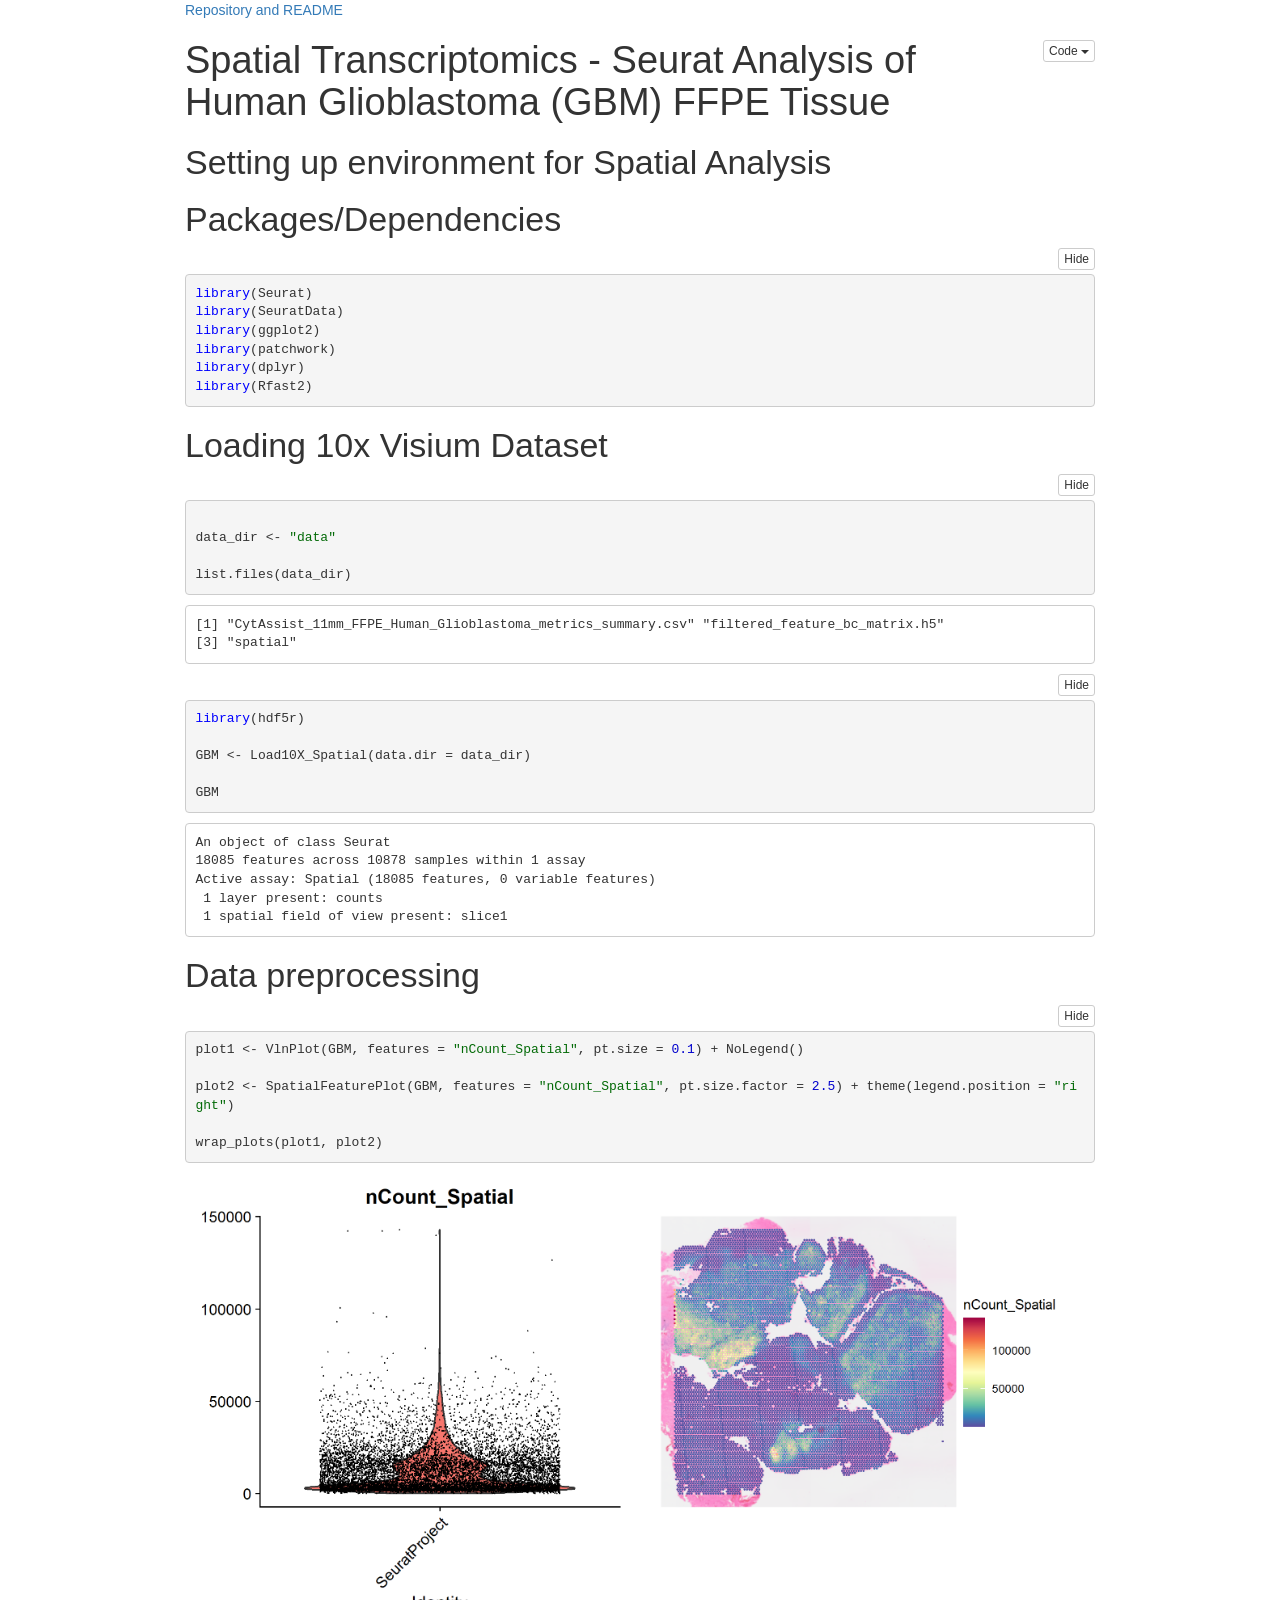
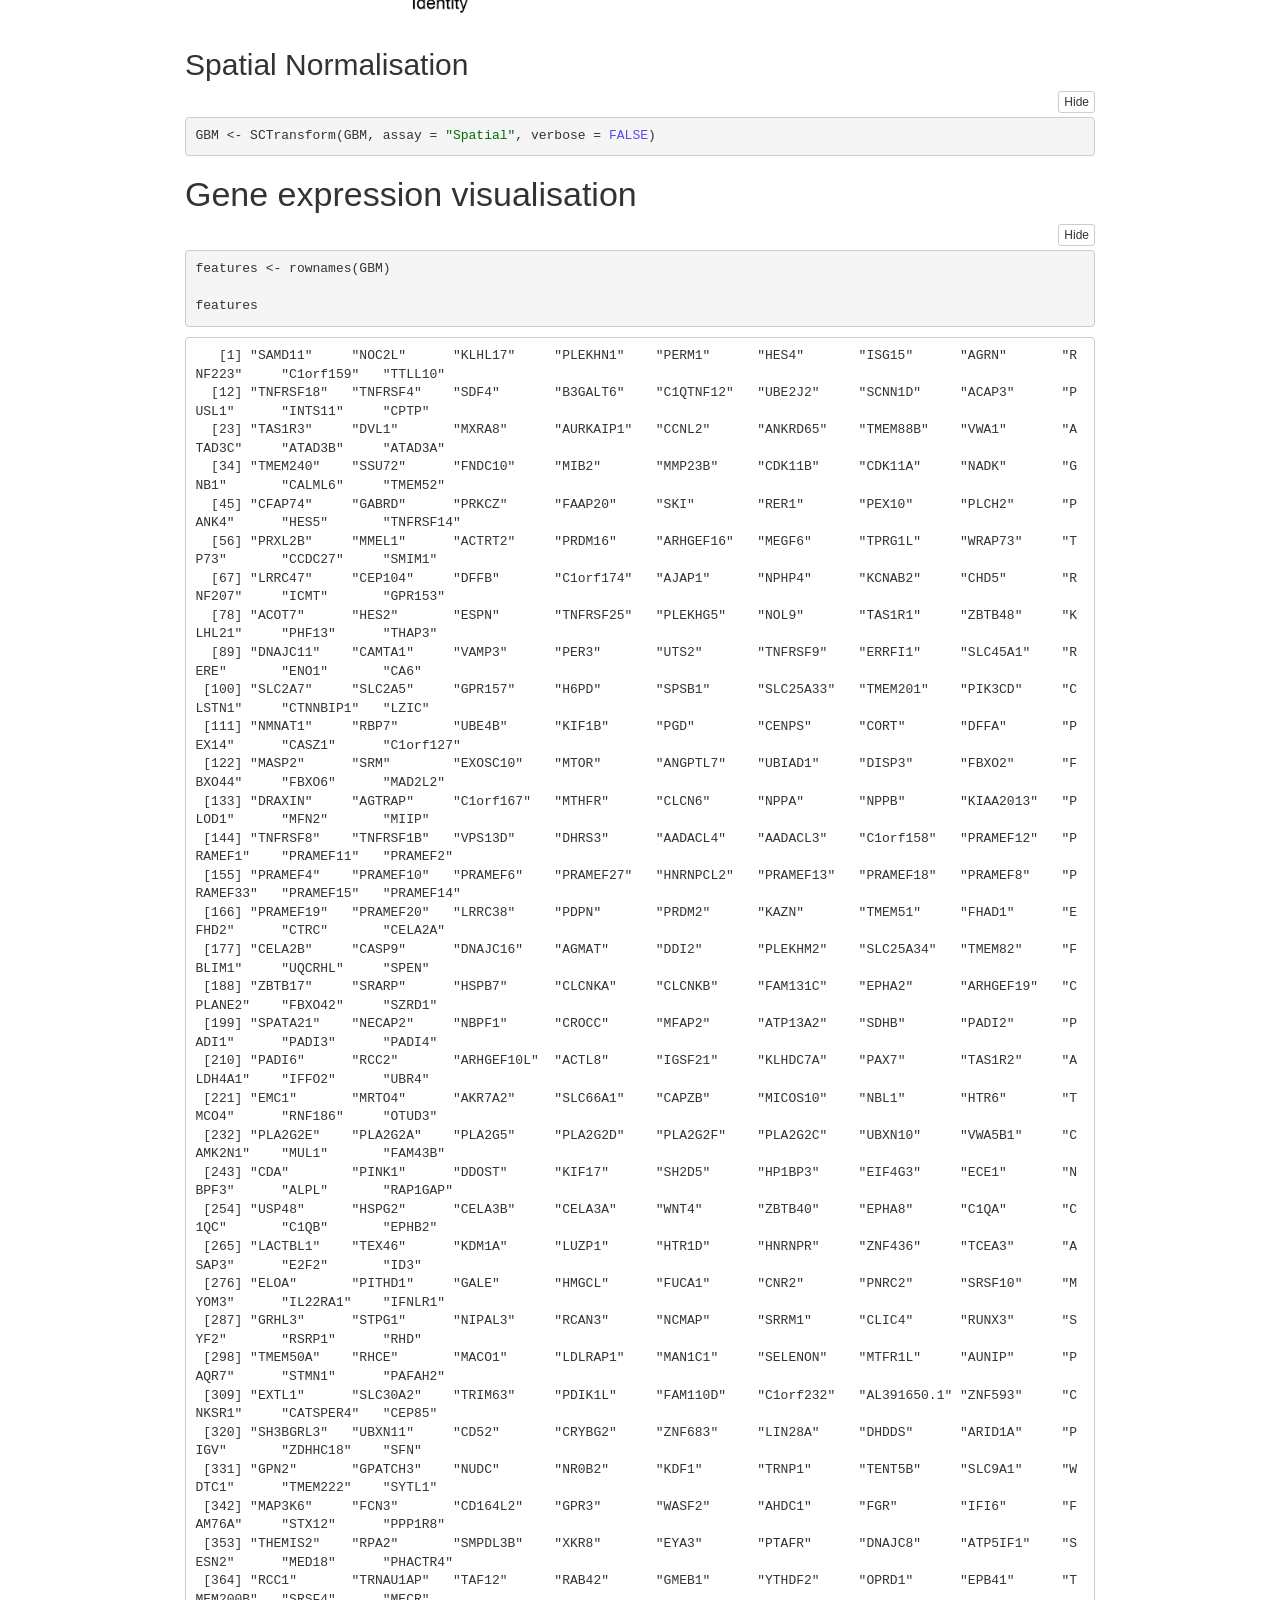
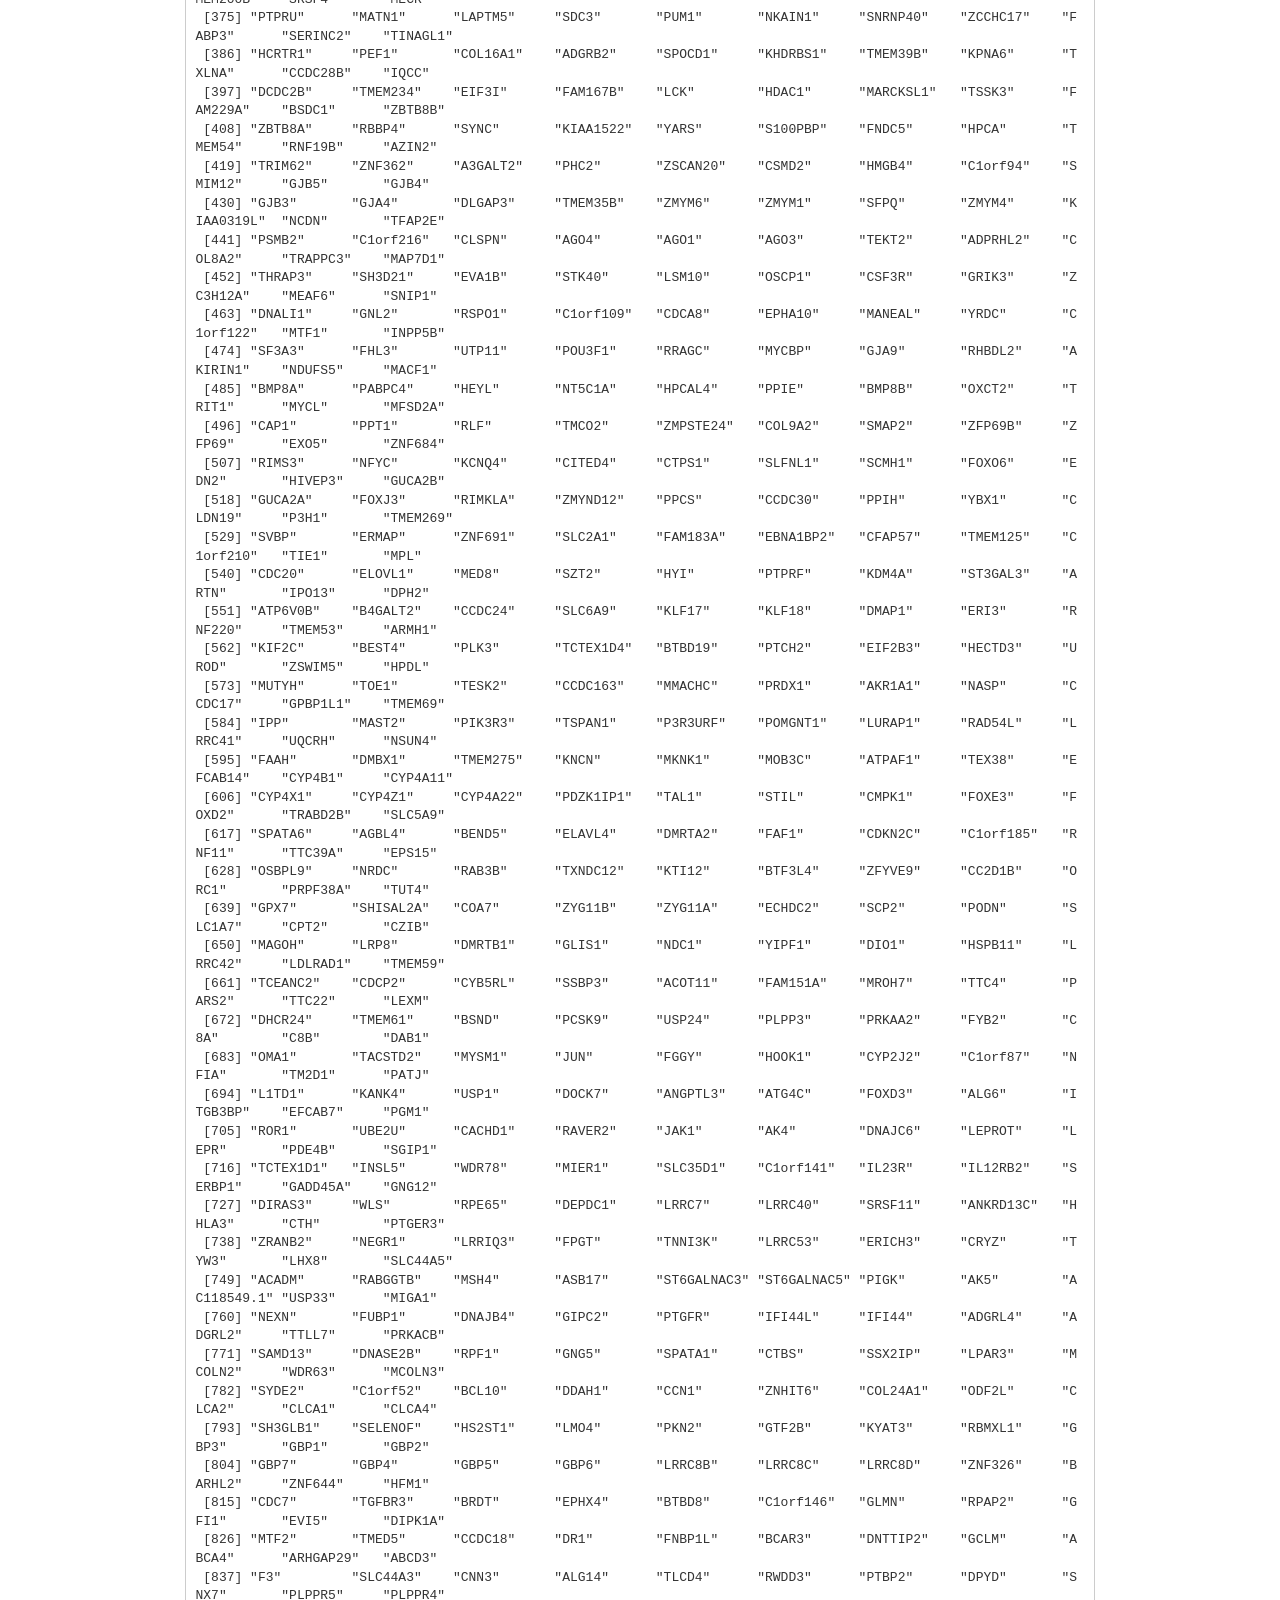
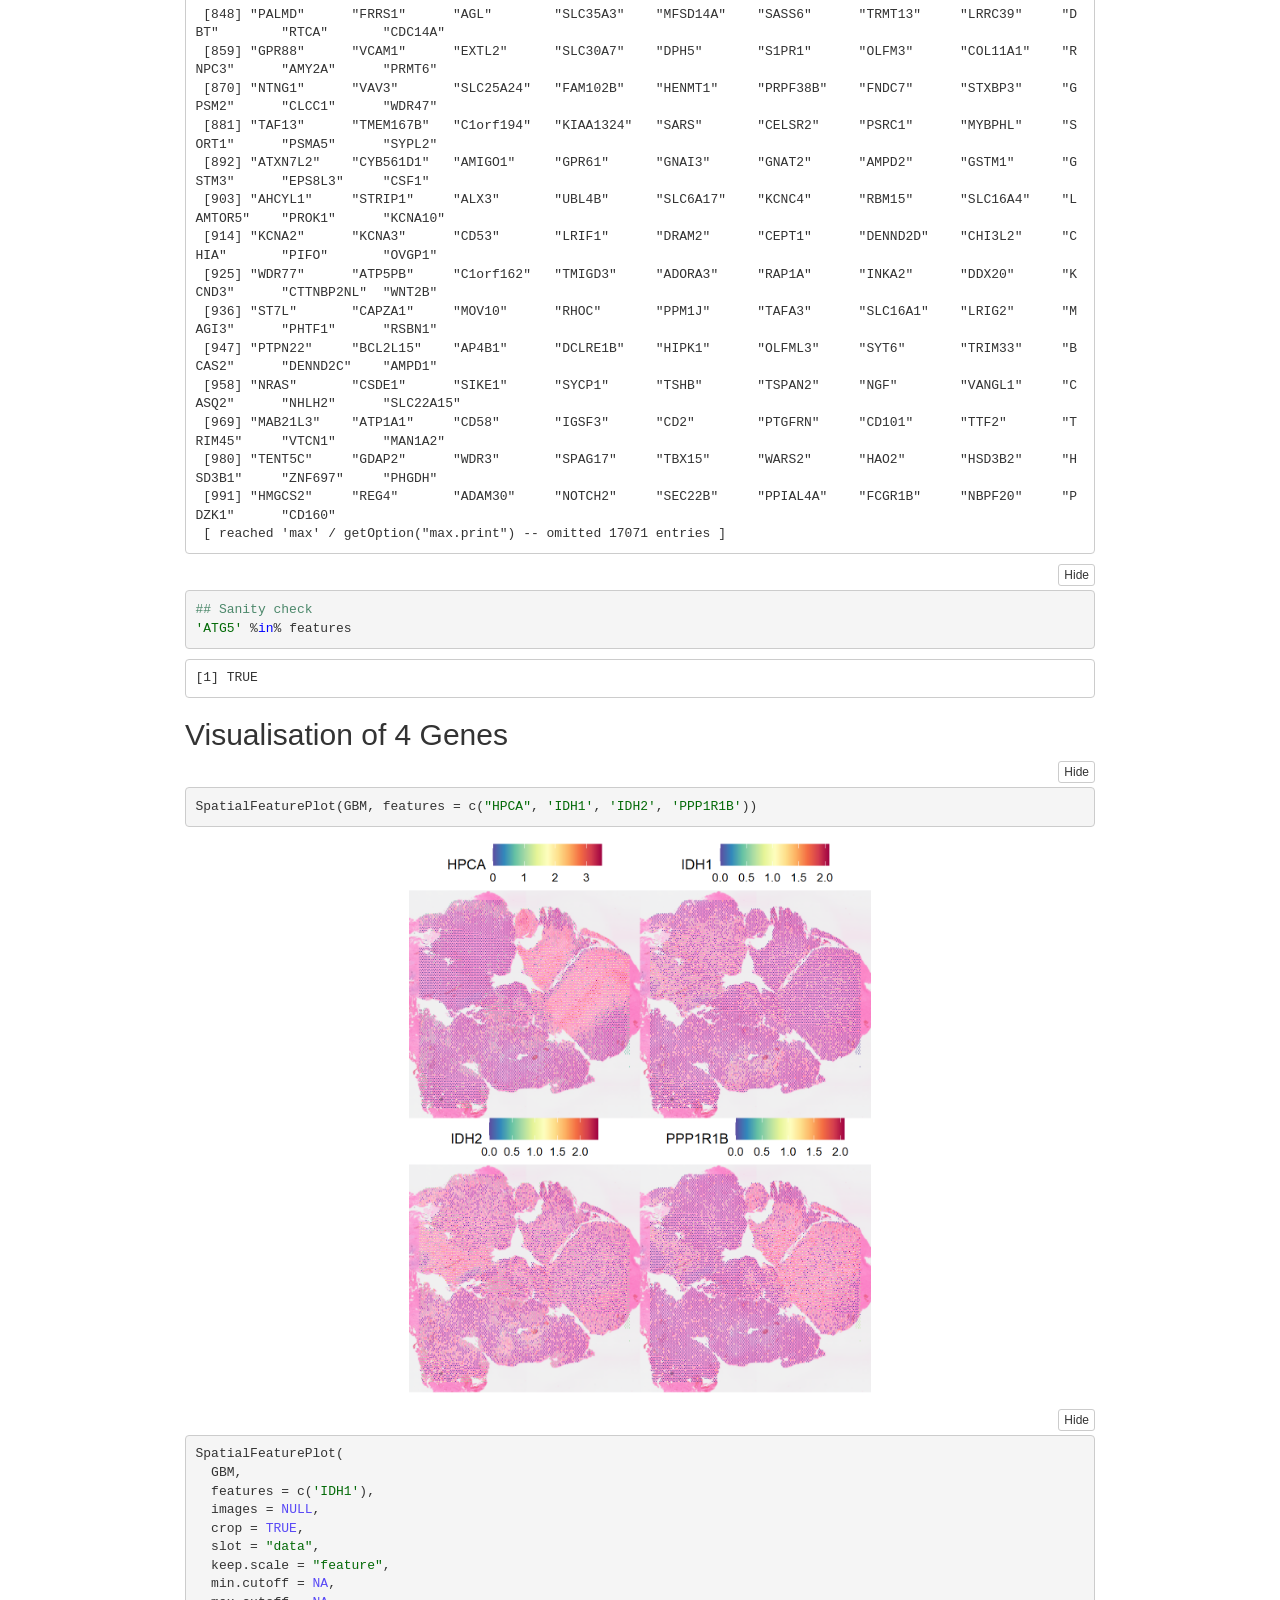
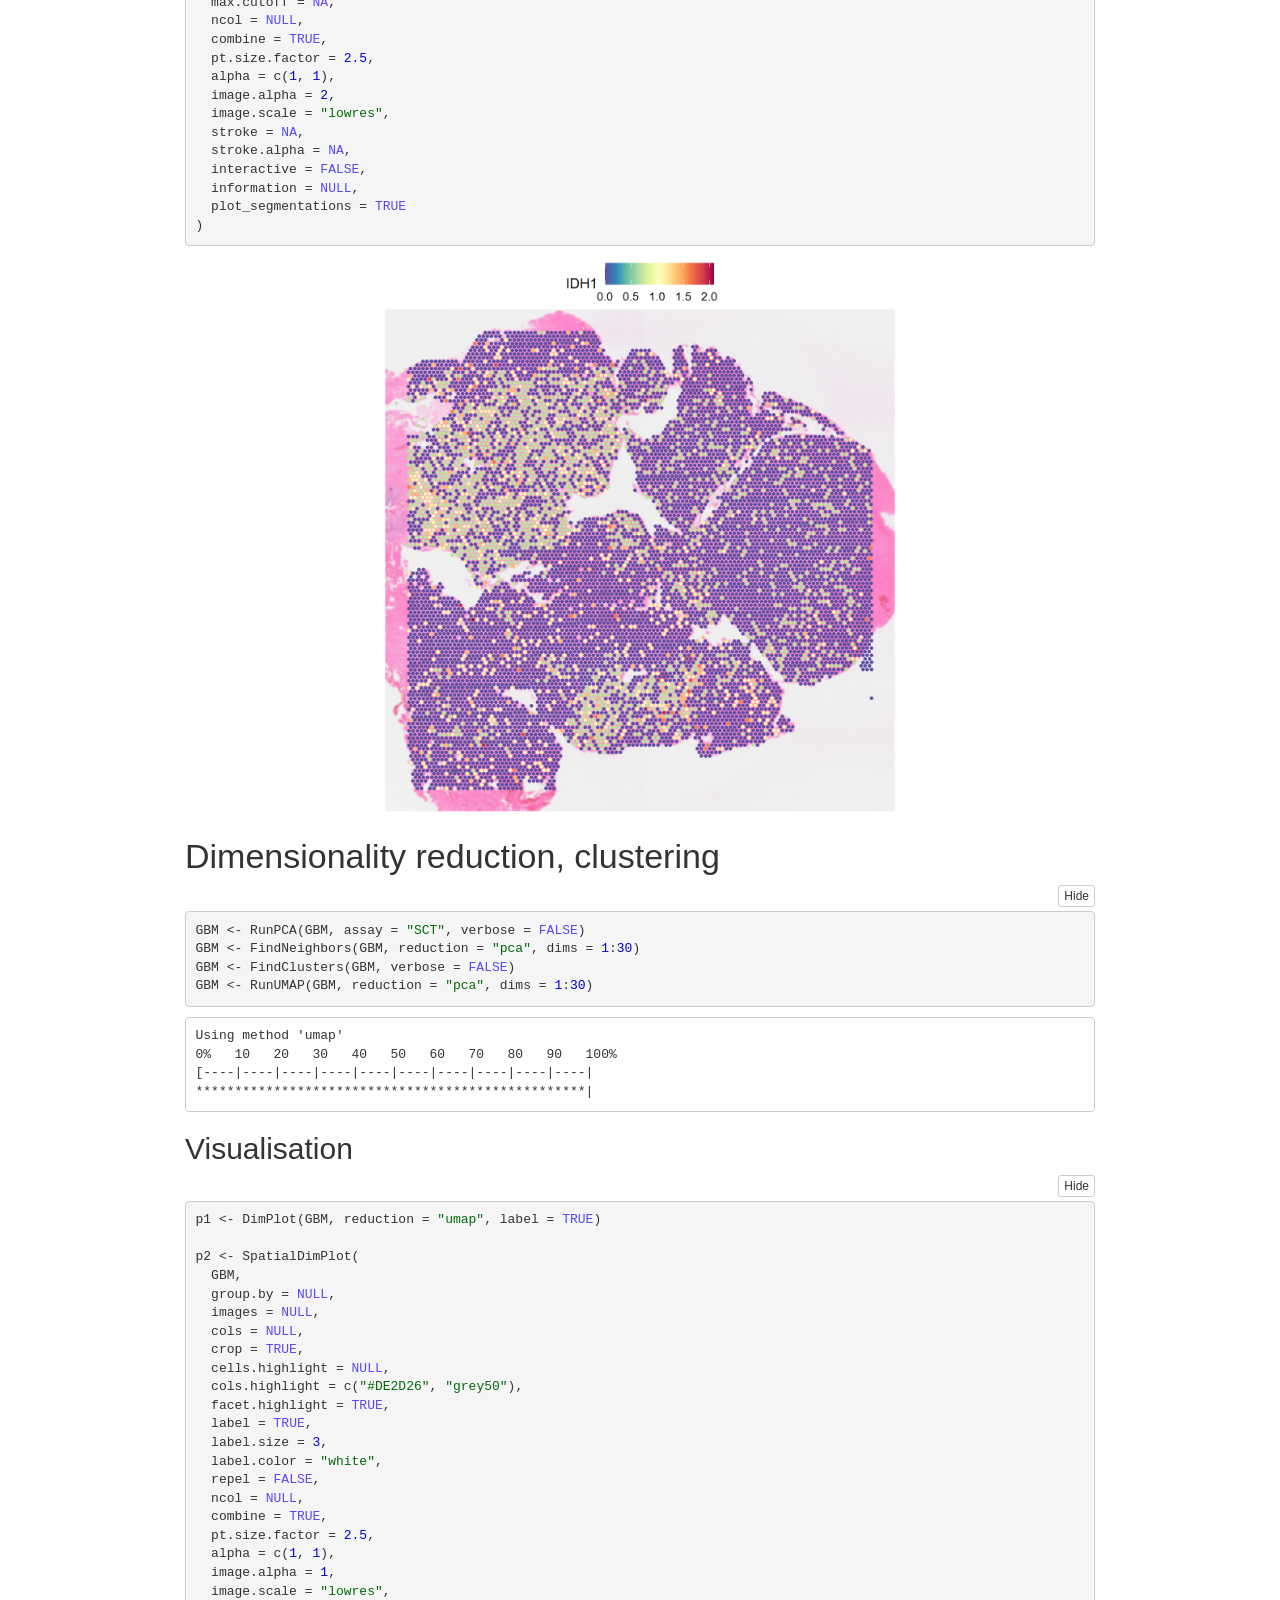
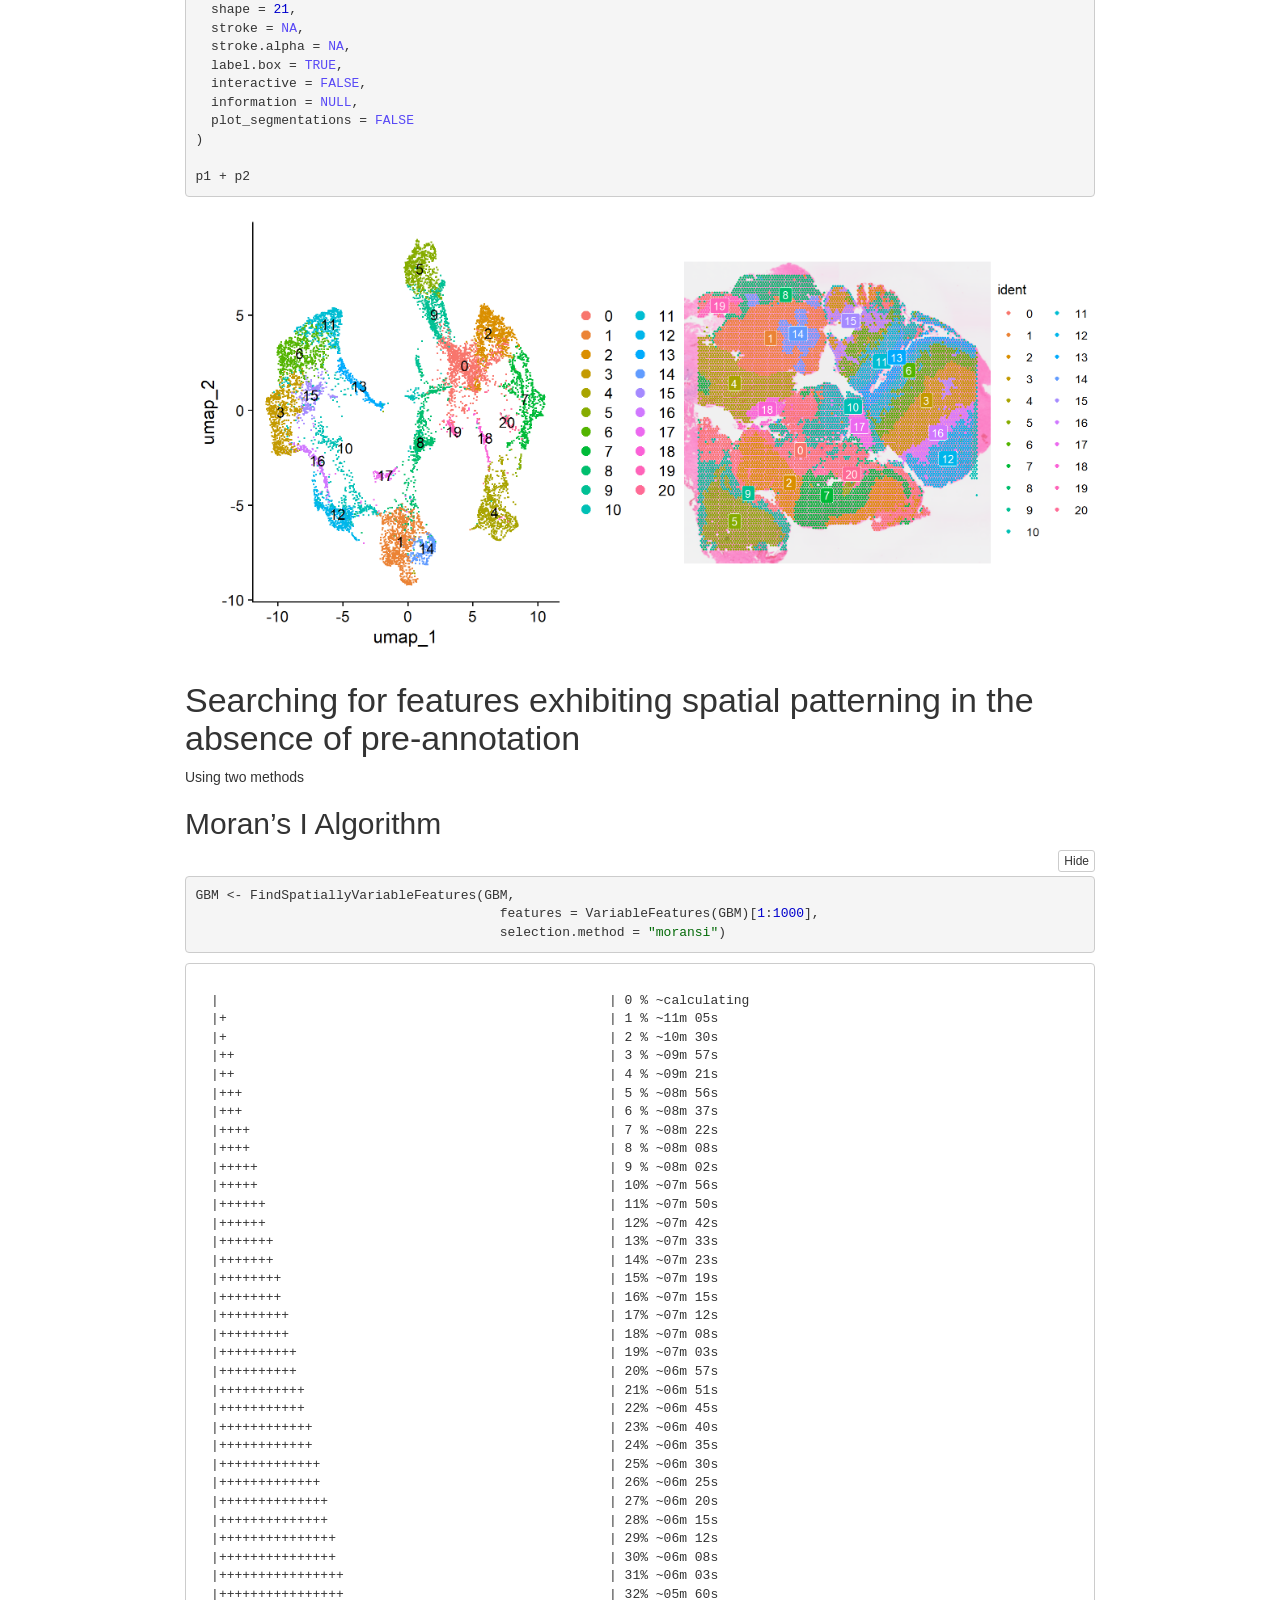
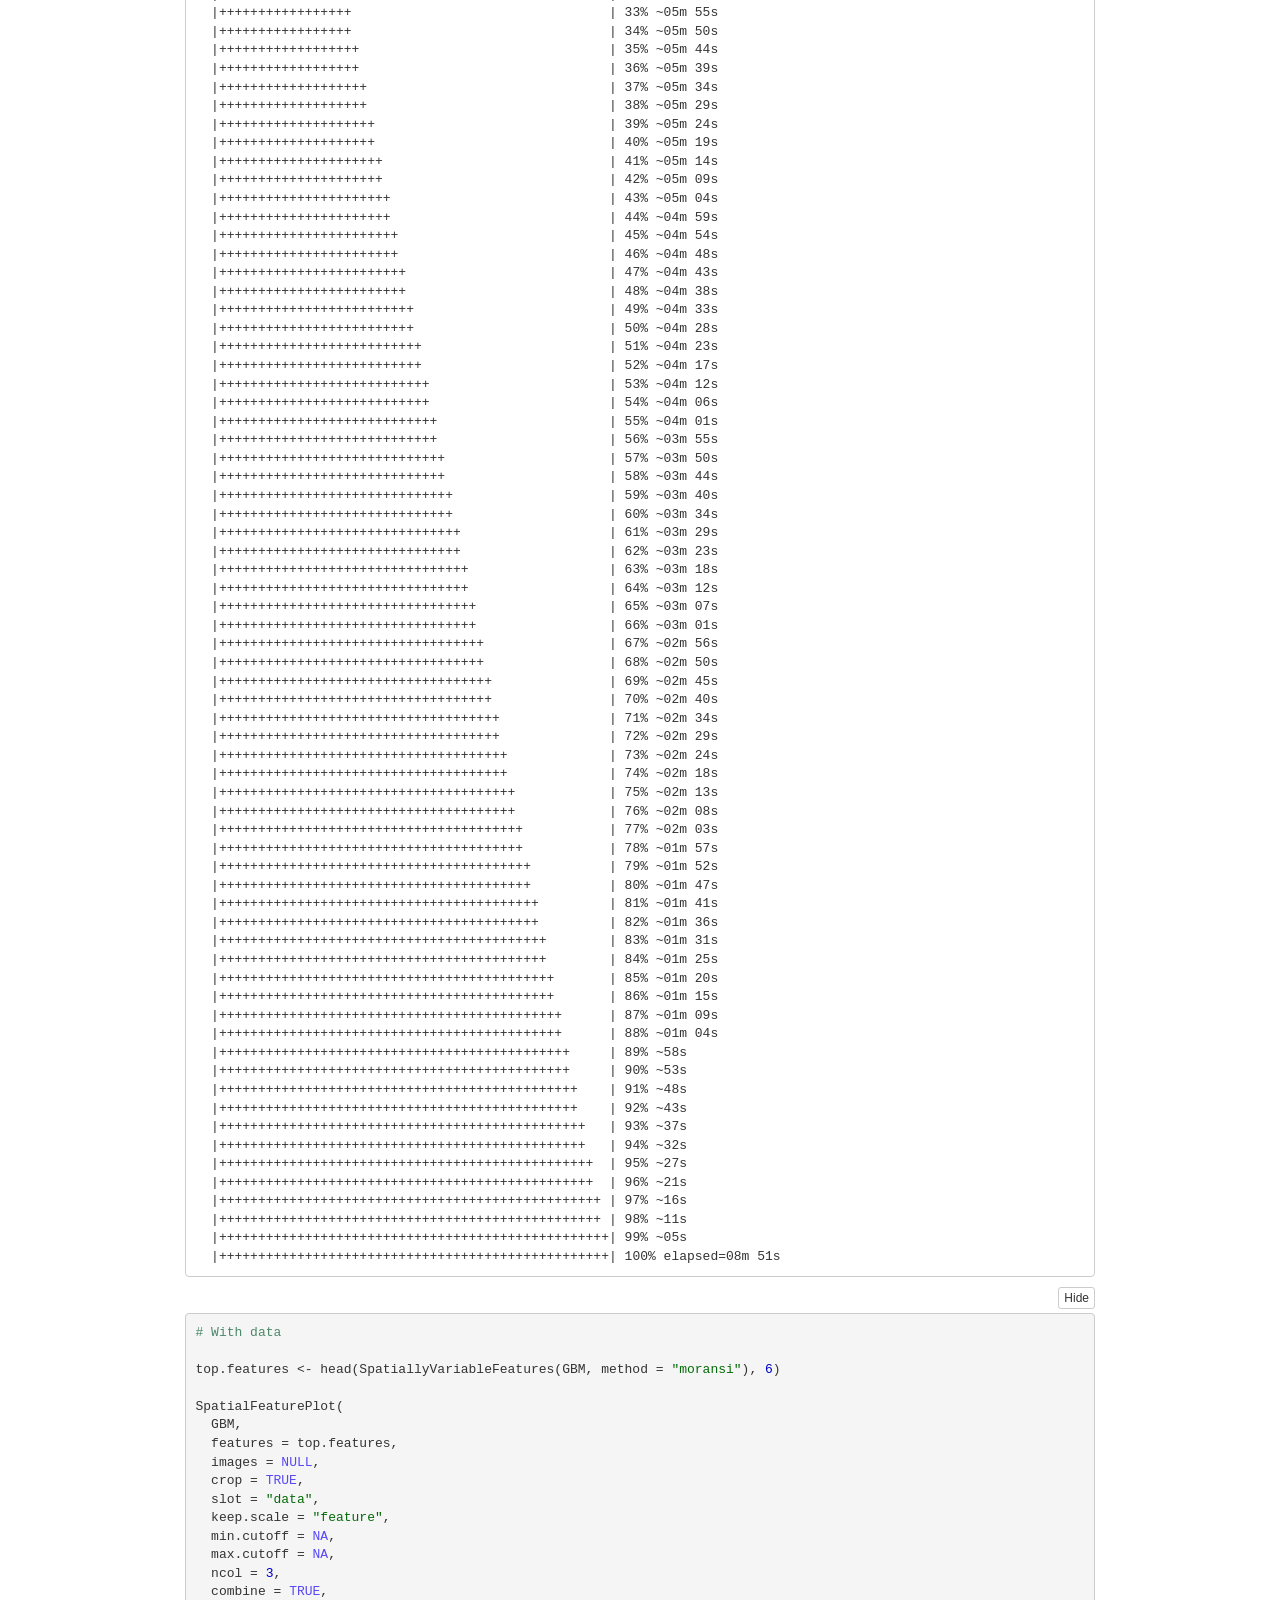
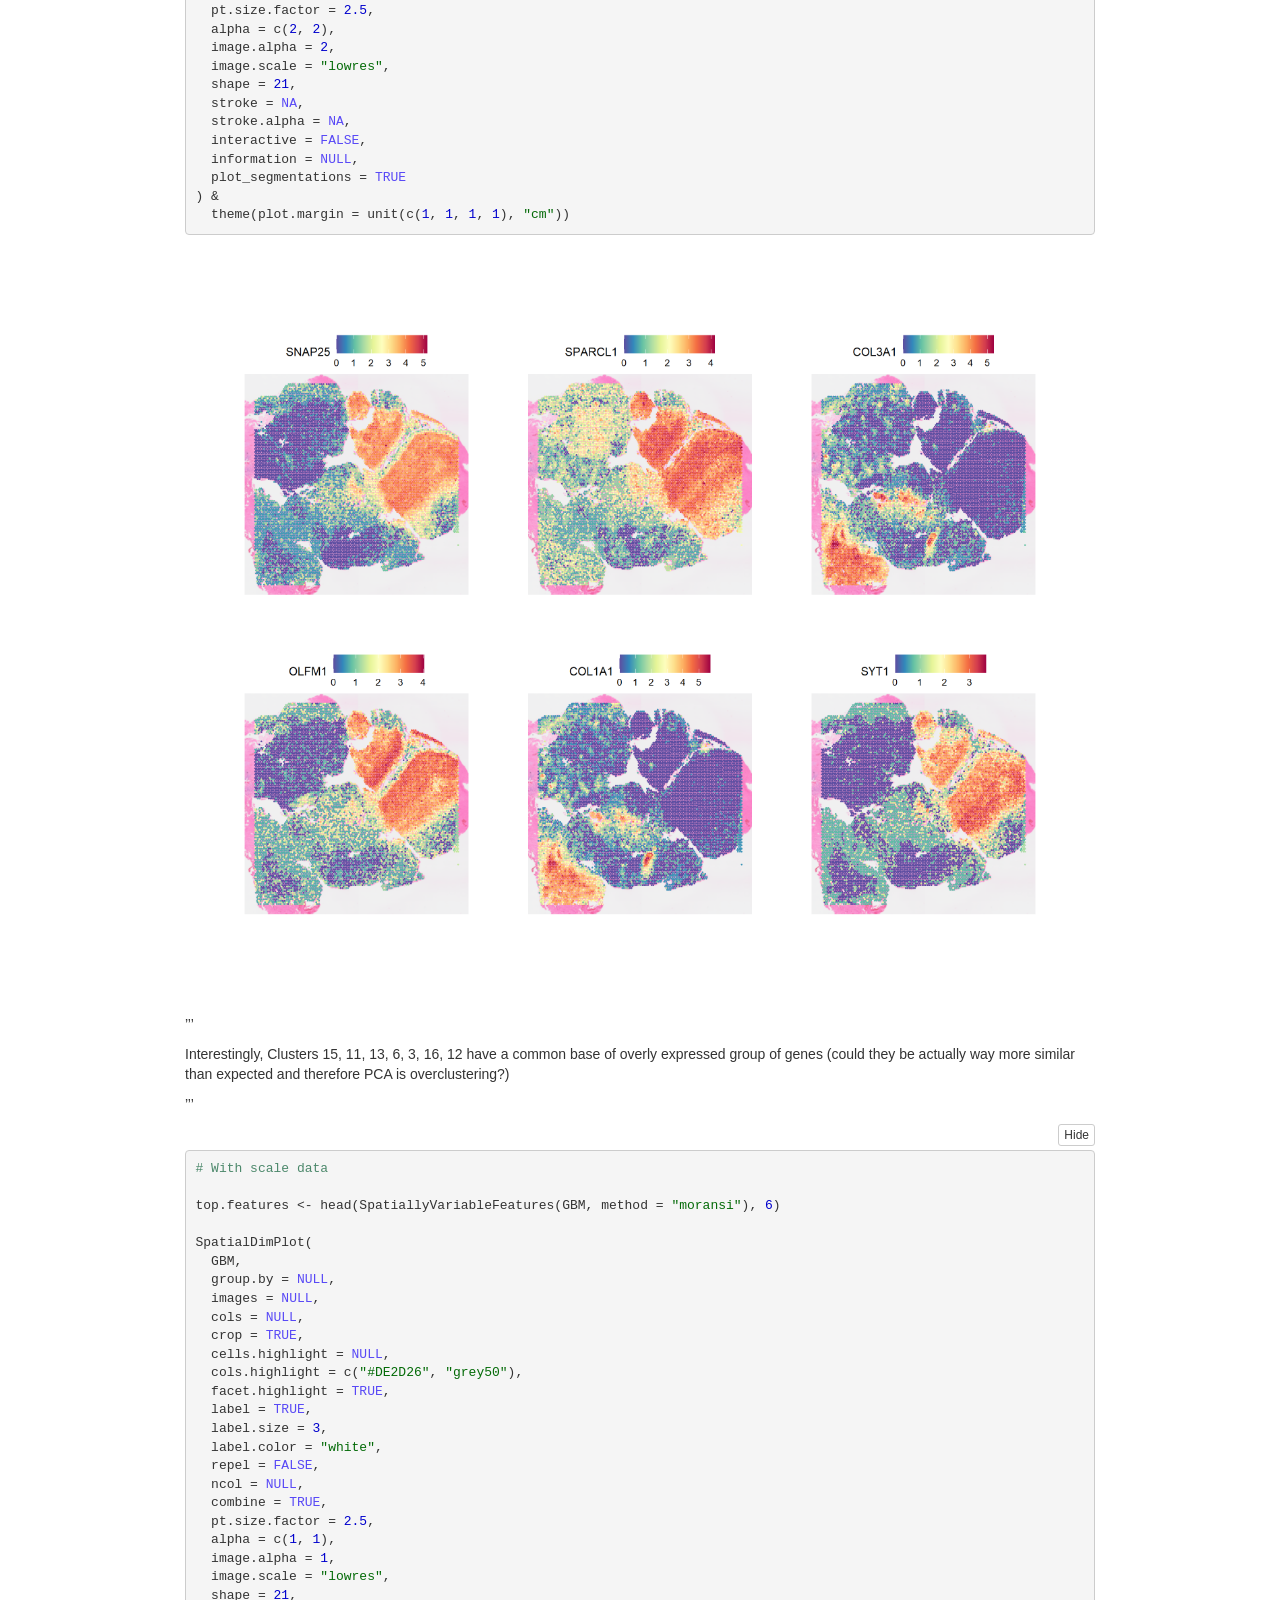
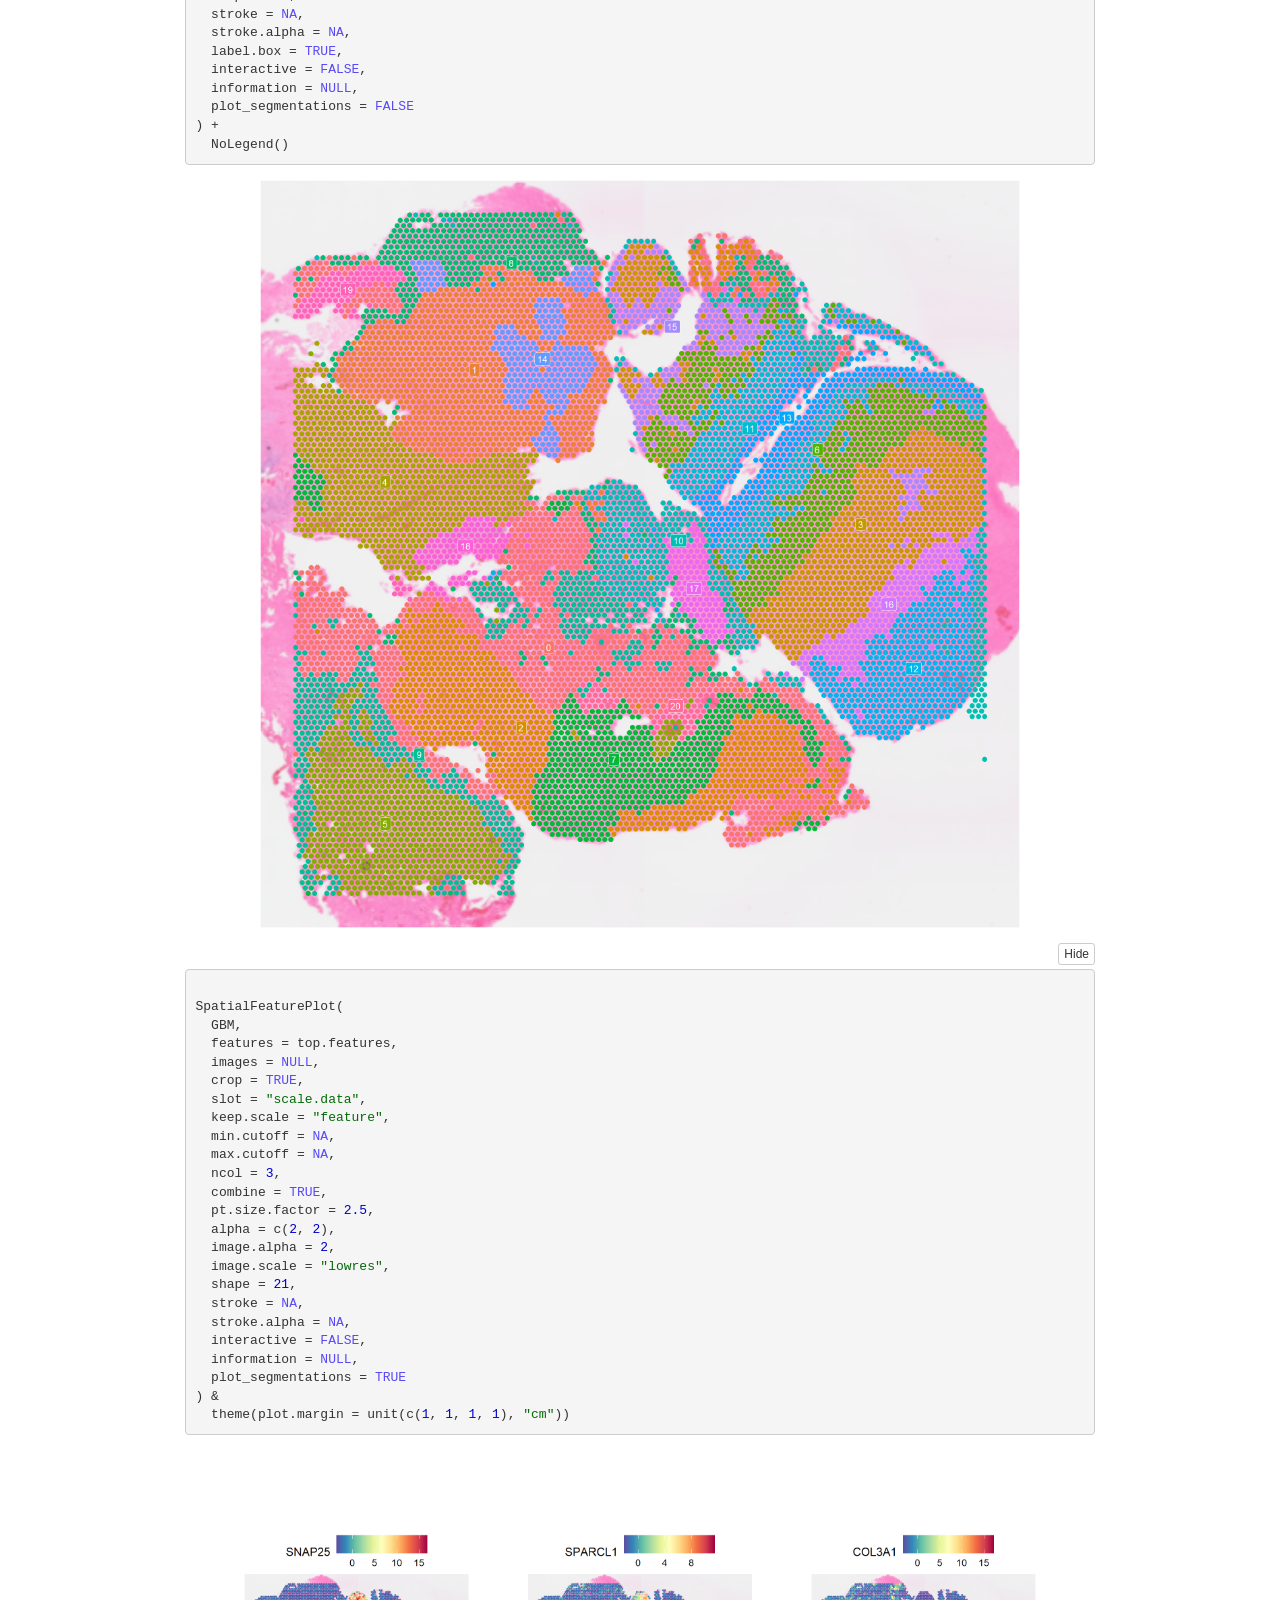
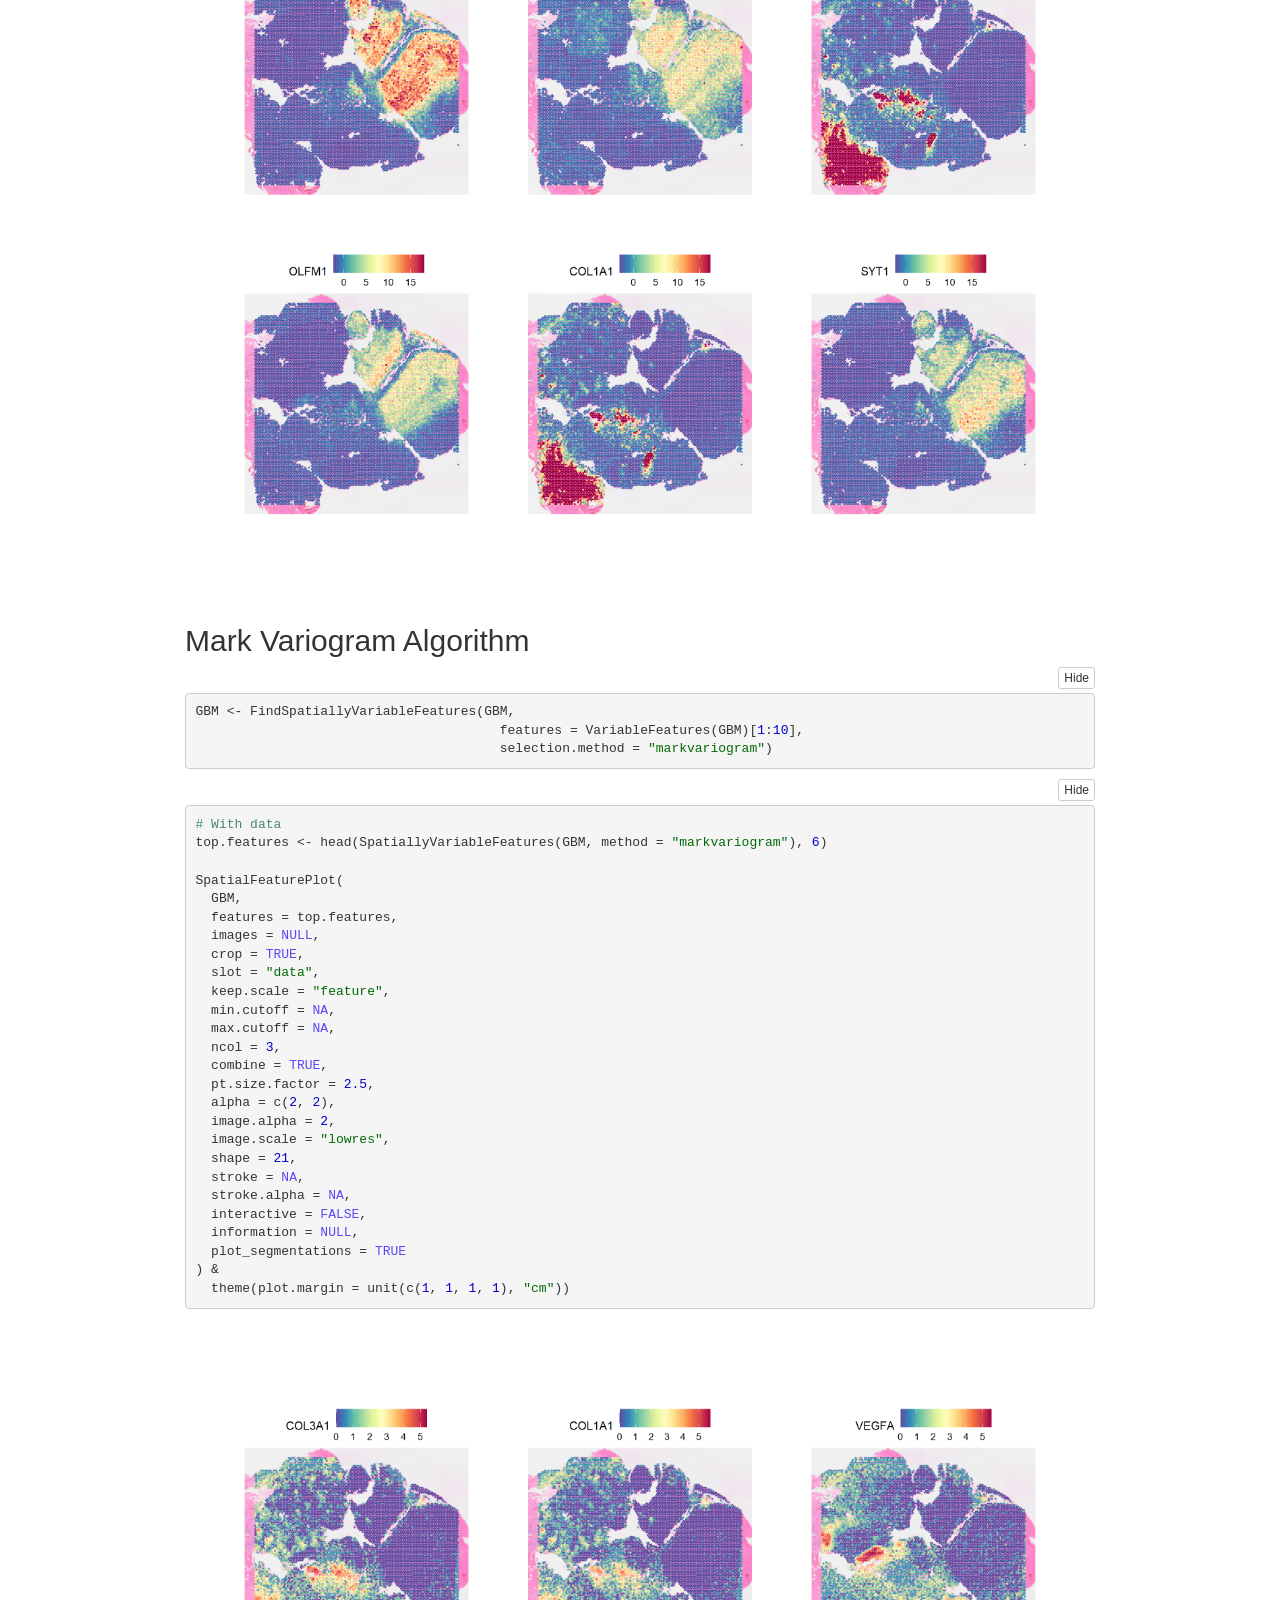
==== commit 1e0b31ba: "Add files via upload" ====
--- a/notebook.html
+++ b/notebook.html
@@ -11,7 +11,7 @@
 
 
 
-<title>Spatial Transcriptomics of Human Glioblastoma | R notebook</title>
+<title>Spatial Transcriptomics - Seurat Analysis of Human Glioblastoma (GBM) FFPE Tissue</title>
 
 <script>// Pandoc 2.9 adds attributes on both header and div. We remove the former (to
 // be compatible with the behavior of Pandoc < 2.8).
@@ -1717,7 +1717,7 @@
 
 
 <div class="container-fluid main-container">
-<p class="project-return"><a href="index.html">Project overview</a></p>
+<p><a href="https://github.com/ATCGbyH/SpatialTranscriptomics_GBM">Repository and README</a></p>
 
 
 
@@ -1736,7 +1736,8 @@
 
 
 
-<h1 class="title toc-ignore">Spatial Transcriptomics of Human Glioblastoma</h1>
+<h1 class="title toc-ignore">Spatial Transcriptomics - Seurat Analysis
+of Human Glioblastoma (GBM) FFPE Tissue</h1>
 
 </div>
 
@@ -1781,8 +1782,7 @@
 
 
 
-<pre><code>[1] &quot;CytAssist_11mm_FFPE_Human_Glioblastoma_metrics_summary.csv&quot;
-[2] &quot;filtered_feature_bc_matrix.h5&quot;                             
+<pre><code>[1] &quot;CytAssist_11mm_FFPE_Human_Glioblastoma_metrics_summary.csv&quot; &quot;filtered_feature_bc_matrix.h5&quot;                             
 [3] &quot;spatial&quot;                                                   </code></pre>
 
 
@@ -1823,7 +1823,7 @@
 
 
 
-<p><img src="assets/spot-count-qc.png" alt="Distribution of total counts per spot and their positions on the tissue section."></p>
+<p><img role="img" src="[data-uri]